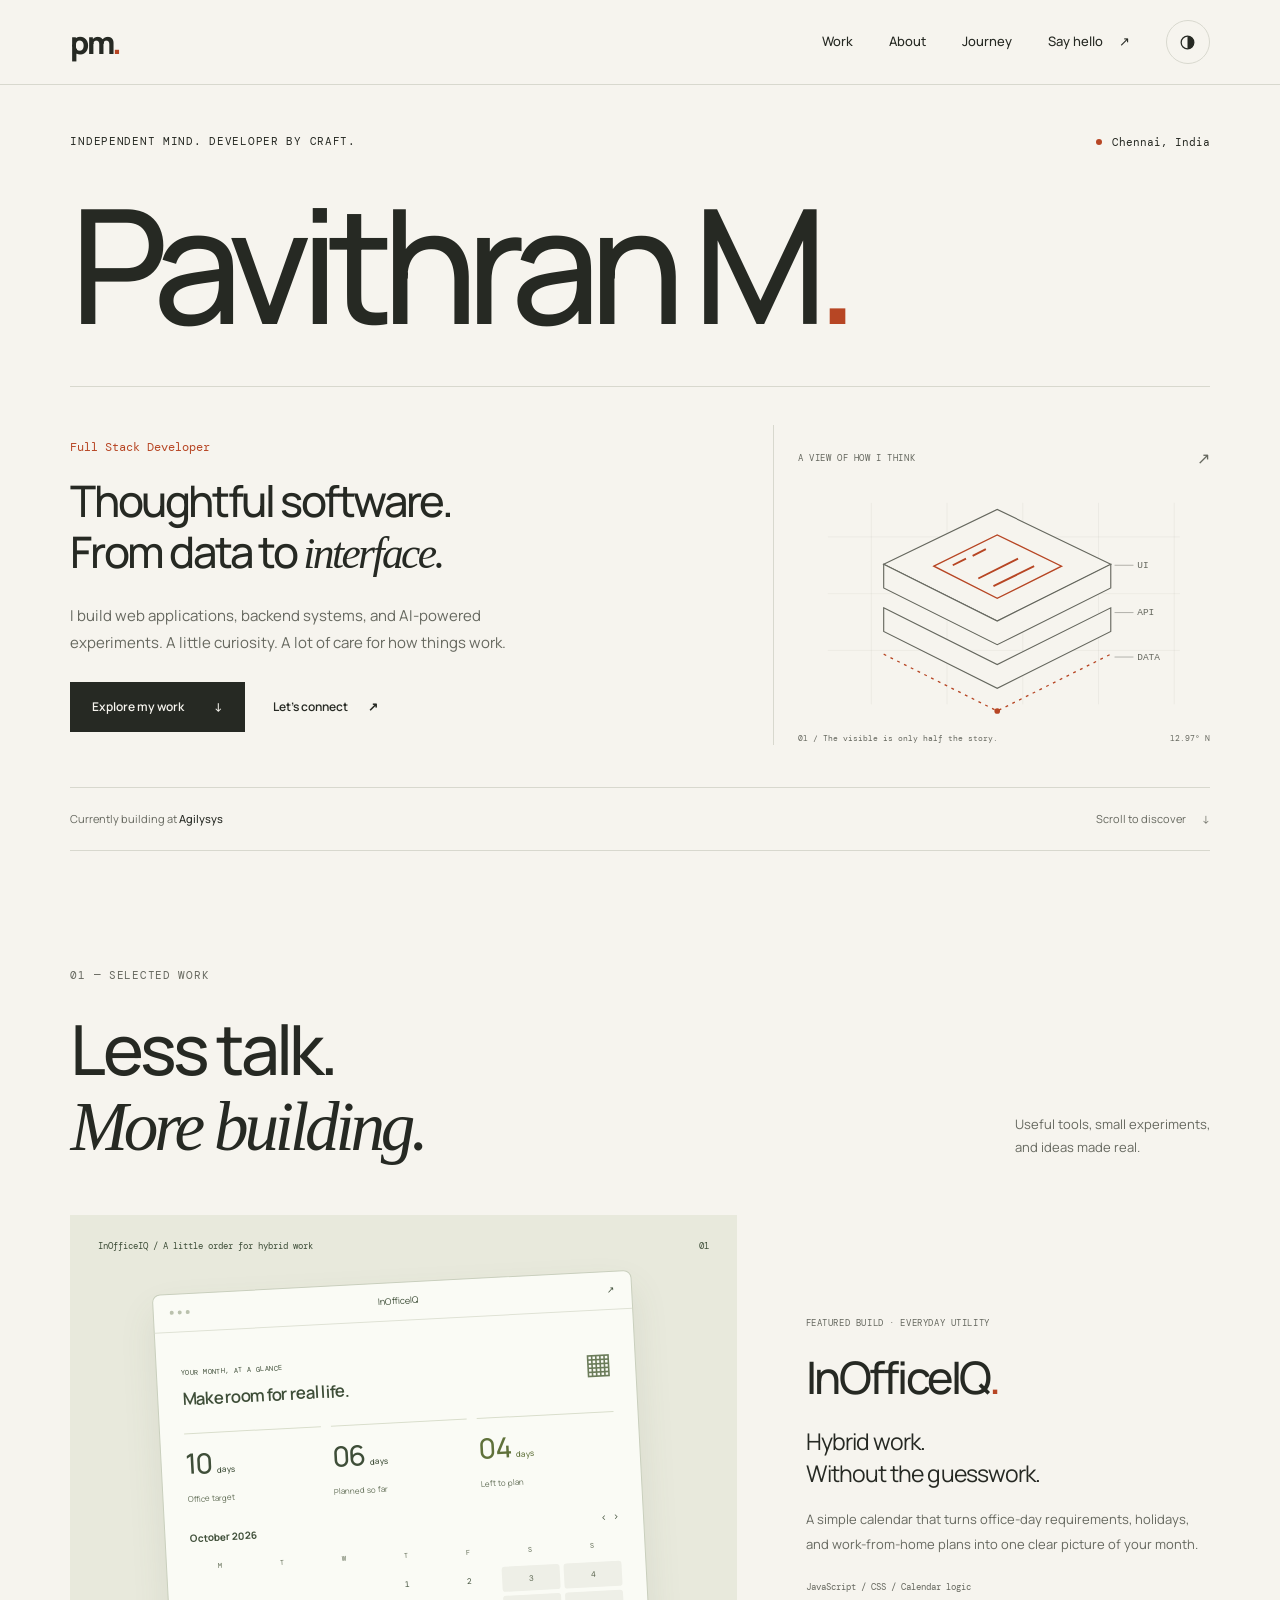
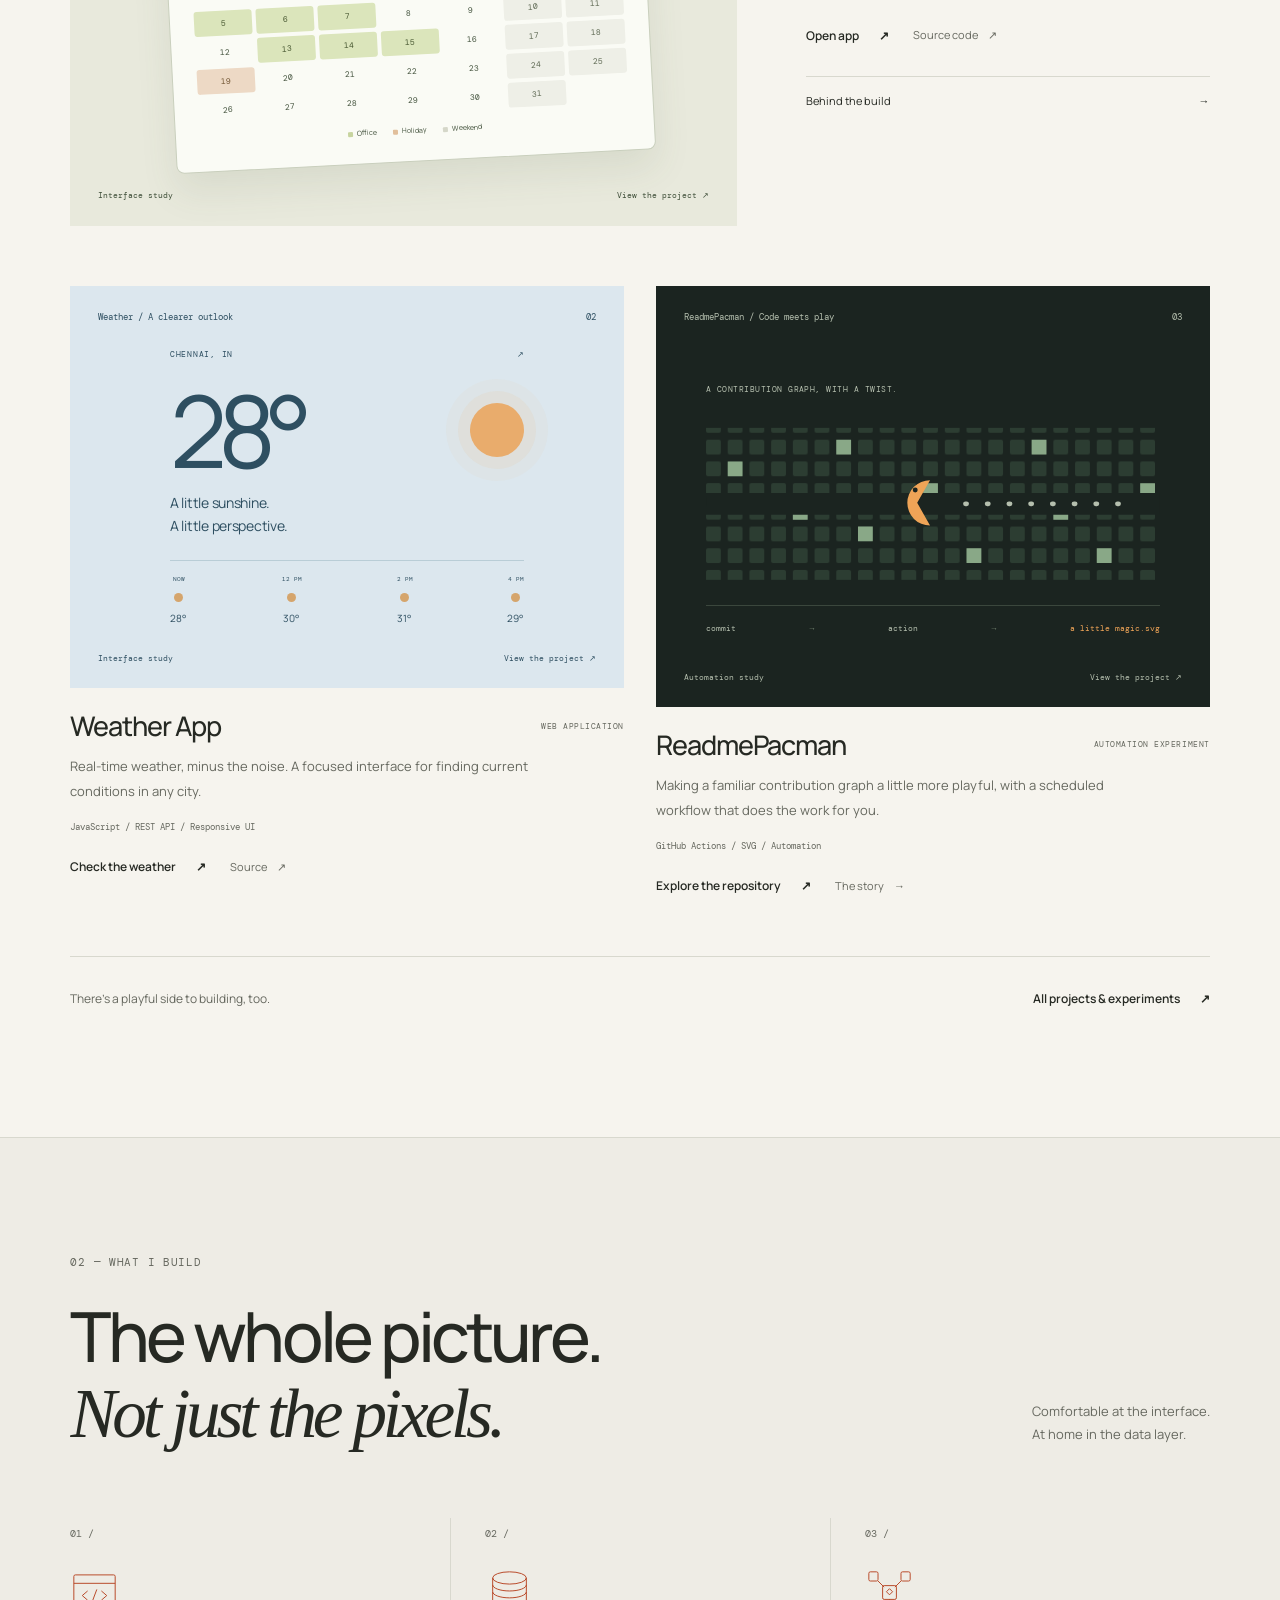
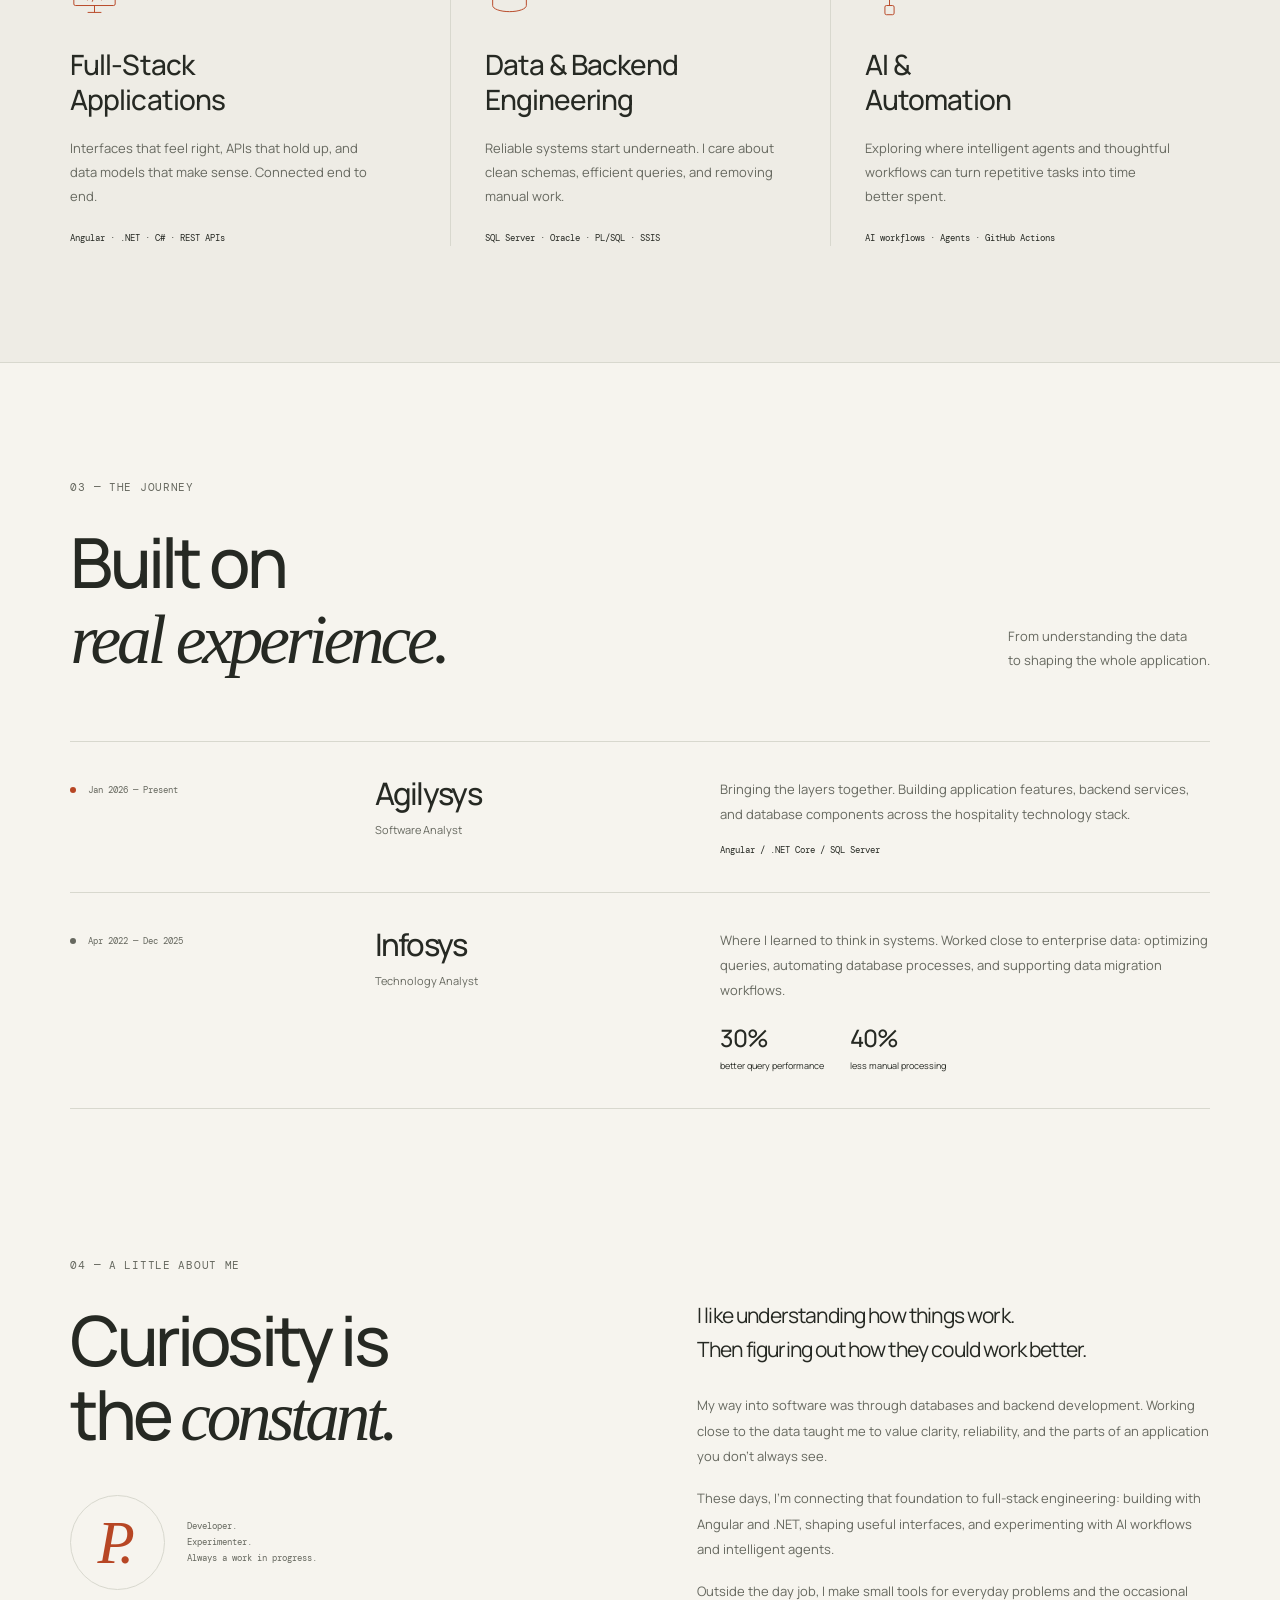
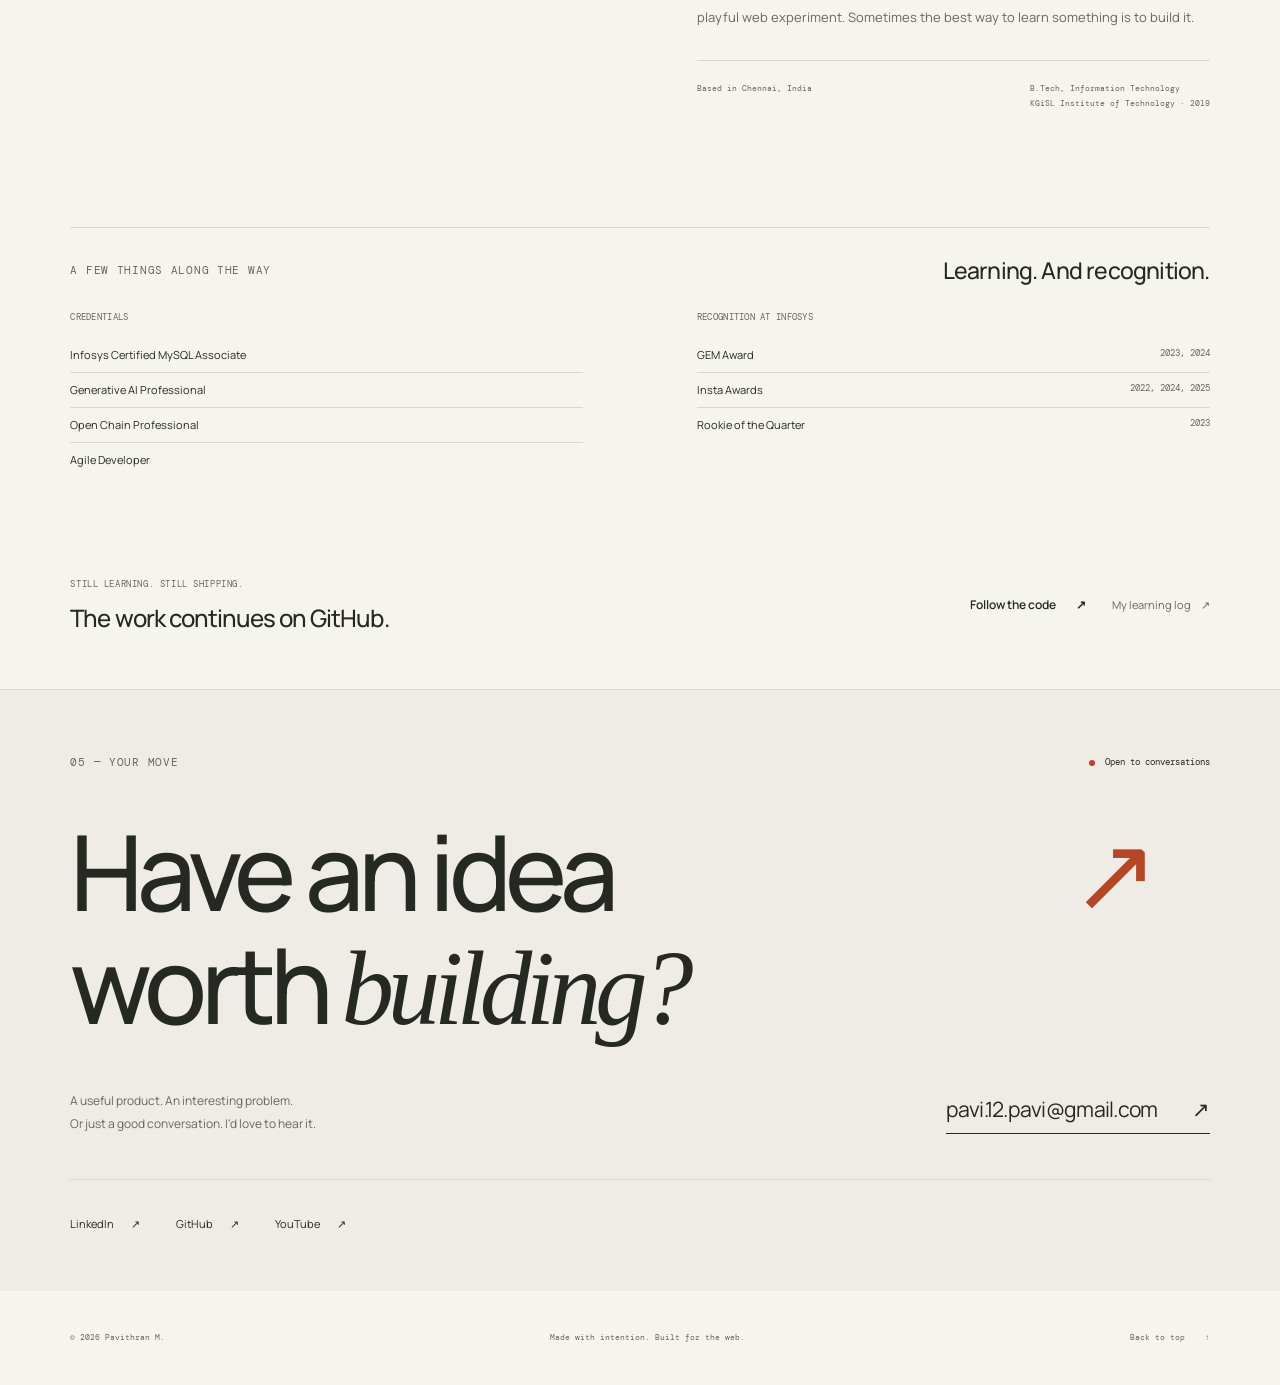
==== index.html @ 048efe46 "updated website" ====
<!DOCTYPE html>
<html lang="en">
<head>
  <meta charset="UTF-8">
  <meta name="viewport" content="width=device-width, initial-scale=1">
  <title>Pavithran M. — Full Stack Developer &amp; Builder</title>
  <meta name="description" content="I'm Pavithran, a full-stack developer in Chennai. I build thoughtful web applications, dependable backend systems, and experiments that make everyday things a little better.">
  <meta name="author" content="Pavithran M">
  <meta name="theme-color" content="#f6f4ee">
  <link rel="canonical" href="https://pavithranm.in/">
  <link rel="icon" type="image/svg+xml" href="favicon.svg">
  <link rel="icon" type="image/png" sizes="32x32" href="favicon-32x32.png">
  <link rel="preload" href="assets/manrope-latin.woff2" as="font" type="font/woff2" crossorigin>
  <script>try{const t=localStorage.getItem('theme');document.documentElement.dataset.theme=t==='dark'||t==='light'?t:matchMedia('(prefers-color-scheme: dark)').matches?'dark':'light'}catch{}</script>
  <link rel="stylesheet" href="style.css">
  <meta property="og:type" content="website">
  <meta property="og:locale" content="en_IN">
  <meta property="og:title" content="Pavithran M. — Full Stack Developer &amp; Builder">
  <meta property="og:description" content="Thoughtful software. From data to interface. Selected work and experiments by Pavithran M.">
  <meta property="og:url" content="https://pavithranm.in/">
  <meta property="og:image" content="https://pavithranm.in/assets/social-preview.png">
  <meta property="og:image:width" content="1200">
  <meta property="og:image:height" content="630">
  <meta property="og:image:alt" content="Pavithran M. — Thoughtful software. From data to interface.">
  <meta name="twitter:card" content="summary_large_image">
  <meta name="twitter:title" content="Pavithran M. — Full Stack Developer &amp; Builder">
  <meta name="twitter:description" content="Thoughtful software. From data to interface.">
  <meta name="twitter:image" content="https://pavithranm.in/assets/social-preview.png">
  <script type="application/ld+json">
  {"@context":"https://schema.org","@graph":[{"@type":"Person","@id":"https://pavithranm.in/#person","name":"Pavithran M","jobTitle":"Full Stack Developer","url":"https://pavithranm.in/","email":"mailto:pavi.12.pavi@gmail.com","worksFor":{"@type":"Organization","name":"Agilysys"},"address":{"@type":"PostalAddress","addressLocality":"Chennai","addressRegion":"Tamil Nadu","addressCountry":"IN"},"sameAs":["https://github.com/Pavithran-P12","https://www.linkedin.com/in/pavithranm/","https://www.youtube.com/@NosGames_p12"],"knowsAbout":["Angular","ASP.NET Core","C#","SQL Server","Oracle","PL/SQL","REST APIs","Workflow Automation"],"alumniOf":{"@type":"CollegeOrUniversity","name":"KGiSL Institute of Technology"}},{"@type":"WebSite","name":"Pavithran M. — Developer & Builder","url":"https://pavithranm.in/","author":{"@id":"https://pavithranm.in/#person"}}]}
  </script>
  <script src="main.js" defer></script>
</head>
<body id="top">
  <a class="skip-link" href="#main">Skip to content</a>
  <header class="site-header">
    <div class="header-inner container">
      <a class="brand" href="index.html" aria-label="Pavithran M, home">pm<span class="brand-dot">.</span></a>
      <nav class="site-nav" id="site-nav" aria-label="Main navigation">
        <a href="#projects" data-section="projects">Work</a>
        <a href="#about" data-section="about">About</a>
        <a href="#experience" data-section="experience">Journey</a>
        <a class="nav-contact" href="#contact" data-section="contact">Say hello <span aria-hidden="true">↗</span></a>
      </nav>
      <div class="header-actions">
        <button class="theme-toggle" type="button" aria-label="Switch to dark theme" hidden>
          <svg width="19" height="19" viewBox="0 0 24 24" fill="none" stroke="currentColor" stroke-width="1.6" aria-hidden="true"><circle cx="12" cy="12" r="8"/><path d="M12 4a8 8 0 0 1 0 16Z" fill="currentColor" stroke="none"/></svg>
        </button>
        <button class="menu-toggle" type="button" aria-expanded="false" aria-controls="site-nav" hidden><span class="menu-label">Menu</span><span class="menu-icon" aria-hidden="true"></span></button>
      </div>
    </div>
  </header>

  <main id="main" tabindex="-1">
    <section class="hero container" aria-labelledby="identity">
      <div class="hero-kicker"><span class="eyebrow">Independent mind. Developer by craft.</span><span class="location"><span class="status-dot" aria-hidden="true"></span> Chennai, India</span></div>
      <h1 id="identity">Pavithran M<span class="accent">.</span></h1>
      <div class="hero-grid">
        <div class="hero-copy">
          <p class="role-label">Full Stack Developer</p>
          <h2>Thoughtful software.<br>From data to <em>interface.</em></h2>
          <p class="hero-intro">I build web applications, backend systems, and AI-powered experiments. A little curiosity. A lot of care for how things work.</p>
          <div class="hero-actions">
            <a class="button button-primary" href="#projects">Explore my work <span aria-hidden="true">↓</span></a>
            <a class="text-link" href="#contact">Let's connect <span aria-hidden="true">↗</span></a>
          </div>
        </div>
        <figure class="system-study" aria-label="An illustration of my full-stack approach, connecting an interface, an API, and a database">
          <div class="study-heading"><span class="eyebrow">A view of how I think</span><span aria-hidden="true">↗</span></div>
          <svg class="system-drawing" viewBox="0 0 420 260" fill="none" aria-hidden="true">
            <path d="M24 58H396M24 118H396M24 178H396M70 22V235M150 22V235M230 22V235M310 22V235M390 22V235" stroke="currentColor" opacity=".07"/>
            <path d="m83 87 120-58 120 58-120 60Z" fill="var(--study-panel)" stroke="currentColor" stroke-width="1.2"/>
            <path d="m83 87 120 60 120-60v25l-120 60-120-60Z" fill="var(--study-panel)" stroke="currentColor" stroke-width="1.2"/>
            <path d="m83 133 120 60 120-60v25l-120 60-120-60Z" fill="var(--study-panel)" stroke="currentColor" stroke-width="1.2"/>
            <path d="m83 182 120 60 120-60" stroke="var(--accent)" stroke-width="1.4" stroke-dasharray="3 5"/>
            <path d="m136 89 67-33 68 33-68 34Z" stroke="var(--accent)" stroke-width="1.4"/>
            <path d="m156 88 14-7m7-3 14-7m-8 31 42-21m-26 29 43-21" stroke="var(--accent)" stroke-width="2"/>
            <path d="M327 88h20M327 138h20M327 185h20" stroke="currentColor" opacity=".5"/>
            <g fill="currentColor" font-family="monospace" font-size="10"><text x="351" y="91">UI</text><text x="351" y="141">API</text><text x="351" y="188">DATA</text></g>
            <circle cx="203" cy="242" r="3" fill="var(--accent)"/>
          </svg>
          <figcaption><span>01 / The visible is only half the story.</span><span class="study-coordinate">12.97° N</span></figcaption>
        </figure>
      </div>
      <div class="hero-footnote"><span>Currently building at <strong>Agilysys</strong></span><a href="#projects">Scroll to discover <span aria-hidden="true">↓</span></a></div>
    </section>

    <section class="work-section container section-space" id="projects" aria-labelledby="work-title">
      <div class="section-heading reveal"><div><p class="eyebrow section-index">01 — Selected work</p><h2 id="work-title">Less talk.<br><em>More building.</em></h2></div><p class="section-note">Useful tools, small experiments,<br>and ideas made real.</p></div>

      <article class="featured-project reveal">
        <a class="project-visual office-visual" href="projects.html#inofficeiq" aria-label="Read the InOfficeIQ project story">
          <div class="visual-topline" aria-hidden="true"><span>InOfficeIQ / A little order for hybrid work</span><span>01</span></div>
          <div class="office-window" aria-hidden="true">
            <div class="window-bar"><span class="window-dots"><i></i><i></i><i></i></span><span>InOfficeIQ</span><span>↗</span></div>
            <div class="office-body"><div class="office-title"><div><span class="mock-label">YOUR MONTH, AT A GLANCE</span><strong>Make room for real life.</strong></div><span class="calendar-icon">▦</span></div>
              <div class="office-stats"><div><strong>10<span>days</span></strong><span>Office target</span></div><div><strong>06<span>days</span></strong><span>Planned so far</span></div><div class="office-remaining"><strong>04<span>days</span></strong><span>Left to plan</span></div></div>
              <div class="calendar-heading"><strong>October 2026</strong><span>‹ &nbsp; ›</span></div>
              <div class="calendar-grid"><b>M</b><b>T</b><b>W</b><b>T</b><b>F</b><b>S</b><b>S</b><span></span><span></span><span></span><span>1</span><span>2</span><span class="weekend">3</span><span class="weekend">4</span><span class="office-day">5</span><span class="office-day">6</span><span class="office-day">7</span><span>8</span><span>9</span><span class="weekend">10</span><span class="weekend">11</span><span>12</span><span class="office-day">13</span><span class="office-day">14</span><span class="office-day">15</span><span>16</span><span class="weekend">17</span><span class="weekend">18</span><span class="holiday-day">19</span><span>20</span><span>21</span><span>22</span><span>23</span><span class="weekend">24</span><span class="weekend">25</span><span>26</span><span>27</span><span>28</span><span>29</span><span>30</span><span class="weekend">31</span><span></span></div>
              <div class="calendar-legend"><span><i></i>Office</span><span><i></i>Holiday</span><span><i></i>Weekend</span></div>
            </div>
          </div>
          <span class="visual-caption" aria-hidden="true">Interface study <span>View the project ↗</span></span>
        </a>
        <div class="featured-copy"><p class="eyebrow">Featured build · Everyday utility</p><h3>InOfficeIQ<span class="accent">.</span></h3><p class="project-deck">Hybrid work.<br>Without the guesswork.</p><p>A simple calendar that turns office-day requirements, holidays, and work-from-home plans into one clear picture of your month.</p><p class="project-stack">JavaScript / CSS / Calendar logic</p><div class="project-links"><a class="text-link" href="https://pavithran-p12.github.io/InOfficeIQ/" target="_blank" rel="noopener noreferrer">Open app <span aria-hidden="true">↗</span></a><a class="quiet-link" href="https://github.com/Pavithran-P12/InOfficeIQ" target="_blank" rel="noopener noreferrer">Source code <span aria-hidden="true">↗</span></a></div><a class="project-story-link" href="projects.html#inofficeiq">Behind the build <span aria-hidden="true">→</span></a></div>
      </article>

      <div class="project-pair">
        <article class="secondary-project reveal">
          <a class="project-visual weather-visual" href="projects.html#weather" aria-label="Read the Weather App project story">
            <div class="visual-topline" aria-hidden="true"><span>Weather / A clearer outlook</span><span>02</span></div>
            <div class="weather-interface" aria-hidden="true"><div class="weather-place"><span>CHENNAI, IN</span><span>↗</span></div><div class="weather-current"><span class="weather-degree">28°</span><span class="weather-sun"></span></div><p>A little sunshine.<br>A little perspective.</p><div class="weather-forecast"><div><span>NOW</span><i></i><strong>28°</strong></div><div><span>12 PM</span><i></i><strong>30°</strong></div><div><span>2 PM</span><i></i><strong>31°</strong></div><div><span>4 PM</span><i></i><strong>29°</strong></div></div></div>
            <span class="visual-caption" aria-hidden="true">Interface study <span>View the project ↗</span></span>
          </a>
          <div class="project-caption"><div class="project-caption-heading"><h3>Weather App</h3><span class="eyebrow">Web application</span></div><p>Real-time weather, minus the noise. A focused interface for finding current conditions in any city.</p><p class="project-stack">JavaScript / REST API / Responsive UI</p><div class="project-links"><a class="text-link" href="https://pavithran-p12.github.io/Weatherapp/" target="_blank" rel="noopener noreferrer">Check the weather <span aria-hidden="true">↗</span></a><a class="quiet-link" href="https://github.com/Pavithran-P12/Weatherapp" target="_blank" rel="noopener noreferrer">Source <span aria-hidden="true">↗</span></a></div></div>
        </article>
        <article class="secondary-project reveal">
          <a class="project-visual pacman-visual" href="projects.html#readmepacman" aria-label="Read the ReadmePacman project story">
            <div class="visual-topline" aria-hidden="true"><span>ReadmePacman / Code meets play</span><span>03</span></div>
            <div class="pacman-interface" aria-hidden="true"><span class="mock-label">A CONTRIBUTION GRAPH, WITH A TWIST.</span><svg viewBox="0 0 460 170" fill="none"><defs><pattern id="contribution-blocks" x="0" y="0" width="22" height="22" patternUnits="userSpaceOnUse"><rect width="15" height="15" rx="2" fill="#2c3d32"/></pattern></defs><rect x="0" y="10" width="460" height="154" fill="url(#contribution-blocks)"/><path d="M22 44h15v15H22zm66 44h15v15H88zm44-66h15v15h-15zm22 88h15v15h-15zm66-44h15v15h-15zm44 66h15v15h-15zm66-110h15v15h-15zm22 66h15v15h-15zm44 44h15v15h-15zm44-66h15v15h-15z" fill="#89a887"/><path d="M0 76h460v22H0z" fill="#1b2420"/><path d="M227 63a23 23 0 1 0 0 46l-13-23Z" fill="#efa457"/><path d="M263 87h165" stroke="#b5bfae" stroke-width="5" stroke-linecap="round" stroke-dasharray="1 21"/><circle cx="212" cy="73" r="2.5" fill="#1b2420"/></svg><div class="workflow-line"><span>commit</span><i>→</i><span>action</span><i>→</i><span class="workflow-output">a little magic.svg</span></div></div>
            <span class="visual-caption" aria-hidden="true">Automation study <span>View the project ↗</span></span>
          </a>
          <div class="project-caption"><div class="project-caption-heading"><h3>ReadmePacman</h3><span class="eyebrow">Automation experiment</span></div><p>Making a familiar contribution graph a little more playful, with a scheduled workflow that does the work for you.</p><p class="project-stack">GitHub Actions / SVG / Automation</p><div class="project-links"><a class="text-link" href="https://github.com/Pavithran-P12/ReadmePacman" target="_blank" rel="noopener noreferrer">Explore the repository <span aria-hidden="true">↗</span></a><a class="quiet-link" href="projects.html#readmepacman">The story <span aria-hidden="true">→</span></a></div></div>
        </article>
      </div>
      <div class="work-footer"><p>There's a playful side to building, too.</p><a class="text-link" href="projects.html">All projects &amp; experiments <span aria-hidden="true">↗</span></a></div>
    </section>

    <section class="capabilities-band" id="skills" aria-labelledby="build-title">
      <div class="container section-space"><div class="section-heading reveal"><div><p class="eyebrow section-index">02 — What I build</p><h2 id="build-title">The whole picture.<br><em>Not just the pixels.</em></h2></div><p class="section-note">Comfortable at the interface.<br>At home in the data layer.</p></div>
        <div class="capabilities-grid">
          <article class="capability reveal"><span class="capability-number">01 /</span><svg viewBox="0 0 64 64" fill="none" aria-hidden="true"><rect x="5" y="9" width="54" height="40" rx="2"/><path d="M5 20h54M23 58h18M32 49v9m-9-28-7 6 7 6m18-12 7 6-7 6m-6-14-6 16"/></svg><h3>Full-Stack<br>Applications</h3><p>Interfaces that feel right, APIs that hold up, and data models that make sense. Connected end to end.</p><p class="capability-tools">Angular · .NET · C# · REST APIs</p></article>
          <article class="capability reveal"><span class="capability-number">02 /</span><svg viewBox="0 0 64 64" fill="none" aria-hidden="true"><ellipse cx="32" cy="13" rx="22" ry="8"/><path d="M10 13v18c0 4.4 9.8 8 22 8s22-3.6 22-8V13M10 31v18c0 4.4 9.8 8 22 8s22-3.6 22-8V31M10 22c0 4.4 9.8 8 22 8s22-3.6 22-8"/></svg><h3>Data &amp; Backend<br>Engineering</h3><p>Reliable systems start underneath. I care about clean schemas, efficient queries, and removing manual work.</p><p class="capability-tools">SQL Server · Oracle · PL/SQL · SSIS</p></article>
          <article class="capability reveal"><span class="capability-number">03 /</span><svg viewBox="0 0 64 64" fill="none" aria-hidden="true"><rect x="23" y="23" width="18" height="18" rx="2"/><rect x="5" y="5" width="12" height="12" rx="2"/><rect x="47" y="5" width="12" height="12" rx="2"/><rect x="26" y="49" width="12" height="12" rx="2"/><path d="m17 17 8 8m22-8-8 8M32 41v8m-4-18 4-4 4 4-4 4Z"/></svg><h3>AI &amp;<br>Automation</h3><p>Exploring where intelligent agents and thoughtful workflows can turn repetitive tasks into time better spent.</p><p class="capability-tools">AI workflows · Agents · GitHub Actions</p></article>
        </div>
      </div>
    </section>

    <section class="experience-section container section-space" id="experience" aria-labelledby="experience-title">
      <div class="section-heading reveal"><div><p class="eyebrow section-index">03 — The journey</p><h2 id="experience-title">Built on<br><em>real experience.</em></h2></div><p class="section-note">From understanding the data<br>to shaping the whole application.</p></div>
      <div class="experience-list">
        <article class="experience-row reveal"><div class="experience-date"><span class="status-dot" aria-hidden="true"></span><span><time datetime="2026-01">Jan 2026</time> — Present</span></div><div class="experience-company"><h3>Agilysys</h3><p>Software Analyst</p></div><div class="experience-story"><p>Bringing the layers together. Building application features, backend services, and database components across the hospitality technology stack.</p><span class="experience-focus">Angular / .NET Core / SQL Server</span></div></article>
        <article class="experience-row reveal"><div class="experience-date"><span class="timeline-dot" aria-hidden="true"></span><span><time datetime="2022-04">Apr 2022</time> — <time datetime="2025-12">Dec 2025</time></span></div><div class="experience-company"><h3>Infosys</h3><p>Technology Analyst</p></div><div class="experience-story"><p>Where I learned to think in systems. Worked close to enterprise data: optimizing queries, automating database processes, and supporting data migration workflows.</p><div class="impact-notes"><span><strong>30%</strong> better query performance</span><span><strong>40%</strong> less manual processing</span></div></div></article>
      </div>
    </section>

    <section class="about-section container section-space" id="about" aria-labelledby="about-title">
      <div class="about-title reveal"><p class="eyebrow section-index">04 — A little about me</p><h2 id="about-title">Curiosity is<br>the <em>constant.</em></h2><div class="personal-note"><span class="personal-mark" aria-hidden="true">P.</span><span>Developer.<br>Experimenter.<br>Always a work in progress.</span></div></div>
      <div class="about-copy reveal"><p class="about-lead">I like understanding how things work.<br>Then figuring out how they could work better.</p><p>My way into software was through databases and backend development. Working close to the data taught me to value clarity, reliability, and the parts of an application you don't always see.</p><p>These days, I'm connecting that foundation to full-stack engineering: building with Angular and .NET, shaping useful interfaces, and experimenting with AI workflows and intelligent agents.</p><p>Outside the day job, I make small tools for everyday problems and the occasional playful web experiment. Sometimes the best way to learn something is to build it.</p><div class="about-meta"><span>Based in Chennai, India</span><span>B.Tech, Information Technology<br>KGiSL Institute of Technology · 2019</span></div></div>
    </section>

    <section class="credentials-section container" id="certifications" aria-labelledby="credentials-title">
      <div class="credentials-heading"><p class="eyebrow section-index">A few things along the way</p><h2 id="credentials-title">Learning. And recognition.</h2></div>
      <div class="credentials-grid"><div><h3>Credentials</h3><ul class="credential-list"><li>Infosys Certified MySQL Associate</li><li>Generative AI Professional</li><li>Open Chain Professional</li><li>Agile Developer</li></ul></div><div id="awards"><h3>Recognition at Infosys</h3><ul class="credential-list"><li><span>GEM Award</span><span>2023, 2024</span></li><li><span>Insta Awards</span><span>2022, 2024, 2025</span></li><li><span>Rookie of the Quarter</span><span>2023</span></li></ul></div></div>
    </section>

    <aside class="activity-strip container" id="stats" aria-labelledby="activity-title"><div><p class="eyebrow" id="contributions">Still learning. Still shipping.</p><h2 id="activity-title">The work continues on GitHub.</h2></div><div class="activity-links"><a class="text-link" href="https://github.com/Pavithran-P12" target="_blank" rel="noopener noreferrer">Follow the code <span aria-hidden="true">↗</span></a><a class="quiet-link" href="https://github.com/Pavithran-P12/Milestones" target="_blank" rel="noopener noreferrer">My learning log <span aria-hidden="true">↗</span></a></div></aside>

    <section class="contact-section" id="contact" aria-labelledby="contact-title"><div class="container"><div class="contact-top"><p class="eyebrow section-index">05 — Your move</p><span class="location"><span class="status-dot" aria-hidden="true"></span> Open to conversations</span></div><h2 id="contact-title">Have an idea<br>worth <em>building?</em><span class="contact-arrow" aria-hidden="true">↗</span></h2><div class="contact-bottom"><p>A useful product. An interesting problem.<br>Or just a good conversation. I'd love to hear it.</p><a class="email-link" href="mailto:pavi.12.pavi@gmail.com">pavi.12.pavi@gmail.com <span aria-hidden="true">↗</span></a></div><div class="social-links"><a href="https://www.linkedin.com/in/pavithranm/" target="_blank" rel="noopener noreferrer">LinkedIn <span aria-hidden="true">↗</span></a><a href="https://github.com/Pavithran-P12" target="_blank" rel="noopener noreferrer">GitHub <span aria-hidden="true">↗</span></a><a href="https://www.youtube.com/@NosGames_p12" target="_blank" rel="noopener noreferrer">YouTube <span aria-hidden="true">↗</span></a></div></div></section>
  </main>
  <footer class="site-footer container"><p>© <span data-year>2026</span> Pavithran M.</p><p>Made with intention. Built for the web.</p><a class="back-to-top" href="#top">Back to top <span aria-hidden="true">↑</span></a></footer>
</body>
</html>
---- style.css ----
/* Pavithran M. — an independent developer's corner of the web. */
@font-face{font-family:Manrope;src:url('assets/manrope-latin.woff2') format('woff2');font-style:normal;font-weight:400 800;font-display:swap}
@font-face{font-family:'DM Mono';src:url('assets/dm-mono-latin.woff2') format('woff2');font-style:normal;font-weight:400;font-display:swap}
:root{color-scheme:light;--bg:#f6f4ee;--surface:#eeece5;--text:#262923;--muted:#66685f;--line:#d8d8ce;--accent:#b74624;--study-panel:#f6f4ee;--header:rgba(246,244,238,.96);--sans:Manrope,'Segoe UI',sans-serif;--mono:'DM Mono',Consolas,monospace;--serif:Georgia,'Times New Roman',serif;--gutter:clamp(22px,5.5vw,88px);--header-height:84px}
[data-theme=dark]{color-scheme:dark;--bg:#1c201d;--surface:#242923;--text:#eeeee5;--muted:#b1b5a9;--line:#3c443b;--accent:#f19b76;--study-panel:#1c201d;--header:rgba(28,32,29,.97)}
*,*::before,*::after{box-sizing:border-box}
html{scroll-behavior:smooth;scroll-padding-top:calc(var(--header-height) + 24px)}
body{margin:0;background:var(--bg);color:var(--text);font-family:var(--sans);font-size:16px;line-height:1.65;-webkit-font-smoothing:antialiased}
::selection{background:var(--accent);color:var(--bg)}
h1,h2,h3,p,figure{margin:0}
h1,h2,h3{font-weight:500;line-height:1.08;letter-spacing:-.055em}
h2{font-size:clamp(40px,5.4vw,74px)}
h2 em{font-family:var(--serif);font-weight:400;letter-spacing:-.06em}
a{color:inherit;text-decoration:none;text-underline-offset:5px}
button{font:inherit;color:inherit;cursor:pointer}
button,a{-webkit-tap-highlight-color:transparent}
button:disabled{cursor:default}
svg{display:block;max-width:100%}
img{max-width:100%;height:auto}
[hidden]{display:none!important}
:focus-visible{outline:2px solid var(--accent);outline-offset:6px}
.container{width:100%;max-width:1440px;margin-inline:auto;padding-inline:var(--gutter)}
.section-space{padding-top:116px;padding-bottom:116px}
.eyebrow{font-family:var(--mono);font-size:11px;font-weight:400;line-height:1.6;letter-spacing:.065em;text-transform:uppercase}
.accent{color:var(--accent)}
.section-index{color:var(--muted);margin-bottom:28px}
.skip-link{position:fixed;top:12px;left:16px;z-index:100;background:var(--text);color:var(--bg);padding:12px 20px;transform:translateY(-160%)}
.skip-link:focus{transform:none}
.site-header{position:sticky;top:0;z-index:50;background:var(--header);border-bottom:1px solid var(--line)}
.header-inner{height:var(--header-height);display:flex;align-items:center;justify-content:space-between;gap:36px}
.brand{font-size:31px;font-weight:800;letter-spacing:-.085em;line-height:1;min-width:54px;padding-block:10px}
.brand-dot{color:var(--accent)}
.site-nav{display:flex;align-items:center;gap:36px;margin-left:auto}
.site-nav a{font-size:13px;font-weight:500;padding-block:12px;position:relative}
.site-nav a::after{content:'';position:absolute;left:0;right:0;bottom:5px;height:1px;background:var(--accent);transform:scaleX(0);transform-origin:left;transition:transform .2s}
.site-nav a:hover::after,.site-nav a[aria-current]::after{transform:scaleX(1)}
.nav-contact{display:flex;align-items:center;gap:16px}
.header-actions{display:flex;align-items:center;gap:16px}
.theme-toggle{width:44px;height:44px;background:transparent;border:1px solid var(--line);border-radius:50%;display:grid;place-items:center;transition:background .2s}
.theme-toggle:hover{background:var(--surface)}
.menu-toggle{display:none}
.hero{padding-top:48px}
.hero-kicker,.hero-footnote{display:flex;justify-content:space-between;align-items:center;gap:24px}
.hero-kicker{margin-bottom:26px}
.location{display:inline-flex;align-items:center;gap:10px;font-family:var(--mono);font-size:11px;white-space:nowrap}
.status-dot{display:inline-block;width:6px;height:6px;border-radius:50%;background:var(--accent);flex-shrink:0}
.hero h1{font-size:clamp(72px,12.45vw,179px);font-weight:500;letter-spacing:-.075em;line-height:1.08;padding-bottom:37px;border-bottom:1px solid var(--line)}
.hero-grid{display:grid;grid-template-columns:1.4fr 1fr;gap:8%;padding-block:38px 42px;align-items:center}
.role-label{font-family:var(--mono);font-size:12px;color:var(--accent);margin-bottom:17px}
.hero h2{font-size:clamp(33px,3.4vw,48px);letter-spacing:-.055em;line-height:1.18}
.hero-intro{max-width:480px;color:var(--muted);font-size:15px;line-height:1.8;margin-top:22px}
.hero-actions{display:flex;align-items:center;gap:28px;margin-top:26px}
.button{display:inline-flex;align-items:center;justify-content:space-between;gap:30px;font-size:12px;font-weight:600;min-height:50px;padding:14px 21px;border:1px solid transparent;transition:background .2s,transform .2s}
.button-primary{background:var(--text);color:var(--bg)}
.button-primary:hover{background:var(--accent);color:var(--bg);transform:translateY(-2px)}
.text-link{display:inline-flex;align-items:center;gap:20px;font-size:12px;font-weight:600;min-height:44px}
.text-link span,.quiet-link span,.email-link span,.social-links span{transition:transform .2s}
.text-link:hover span,.quiet-link:hover span,.email-link:hover span,.social-links a:hover span{transform:translate(2px,-2px)}
.text-link:hover,.quiet-link:hover{text-decoration:underline}
.system-study{align-self:stretch;display:flex;flex-direction:column;justify-content:center;min-width:0;padding:20px 0 0 24px;border-left:1px solid var(--line);color:var(--muted)}
.study-heading{display:flex;align-items:center;justify-content:space-between}
.study-heading .eyebrow{font-size:9px}
.system-drawing{width:100%;margin-block:10px 4px;max-height:246px}
.system-study figcaption{font-family:var(--mono);font-size:8px;display:flex;justify-content:space-between;gap:10px}
.study-coordinate{white-space:nowrap}
.hero-footnote{font-size:11px;color:var(--muted);padding-block:18px;border-block:1px solid var(--line)}
.hero-footnote strong{font-weight:500;color:var(--text)}
.hero-footnote a{display:flex;gap:16px;align-items:center;min-height:26px}
.section-heading{display:flex;align-items:flex-end;justify-content:space-between;gap:36px;margin-bottom:50px}
.section-note{font-size:13px;line-height:1.8;color:var(--muted);padding-bottom:5px;max-width:300px}
.featured-project{display:grid;grid-template-columns:1.65fr 1fr;gap:6%;align-items:center}
.project-visual{position:relative;display:flex;flex-direction:column;justify-content:space-between;overflow:hidden;min-width:0;transition:box-shadow .3s}
.project-visual:focus-visible{outline-offset:5px}
.visual-topline,.visual-caption{display:flex;justify-content:space-between;align-items:center;gap:12px;font-family:var(--mono);font-size:9px;line-height:1.6;padding:24px 28px}
.visual-caption{font-size:8px;padding-top:0}
.office-visual{background:#e8e9dc;color:#3e4e38;min-height:526px}
.office-window{width:80%;max-width:480px;margin:5px auto 27px;background:#fafbf5;border:1px solid #c9cfbd;border-radius:8px;box-shadow:0 18px 36px #5360471a;transform:rotate(-3deg);transition:transform .5s cubic-bezier(.2,.65,.3,1)}
.project-visual:hover .office-window{transform:rotate(0) translateY(-5px)}
.window-bar{display:flex;justify-content:space-between;align-items:center;padding:11px 16px;border-bottom:1px solid #dfe2d5;font-size:9px}
.window-dots{display:flex;gap:4px}
.window-dots i{width:4px;height:4px;border-radius:50%;background:#bac1ad}
.office-body{padding:24px}
.office-title{display:flex;justify-content:space-between;align-items:center;gap:10px}
.mock-label{font-family:var(--mono);font-size:7px;letter-spacing:.06em}
.office-title strong{display:block;font-size:17px;letter-spacing:-.04em;font-weight:600;margin-top:3px}
.calendar-icon{font-size:29px;color:#6b7c5a}
.office-stats{display:grid;grid-template-columns:repeat(3,1fr);margin-block:20px;gap:10px}
.office-stats>div{border-top:1px solid #d9decc;padding-top:10px}
.office-stats strong{font-size:28px;font-weight:500;letter-spacing:-.05em;display:block;line-height:1.4}
.office-stats strong span{font-size:8px;letter-spacing:0;margin-left:5px}
.office-stats>div>span{font-size:8px;color:#647059}
.office-stats .office-remaining{color:#5f713a}
.calendar-heading{display:flex;justify-content:space-between;font-size:10px;margin-block:10px 8px}
.calendar-grid{display:grid;grid-template-columns:repeat(7,1fr);gap:4px;font-family:var(--mono);font-size:8px;text-align:center}
.calendar-grid>*{display:flex;align-items:center;justify-content:center;min-height:25px;border-radius:3px}
.calendar-grid b{font-size:7px;color:#626e56;font-weight:400}
.calendar-grid .office-day{background:#dbe5bb;color:#42522c}
.calendar-grid .weekend{background:#eeefe7;color:#59644e}
.calendar-grid .holiday-day{background:#edd9c5;color:#6d502e}
.calendar-legend{display:flex;justify-content:center;gap:16px;margin-top:12px;font-size:7px}
.calendar-legend span{display:flex;align-items:center;gap:4px}
.calendar-legend i{height:5px;width:5px;background:#c7d49f;border-radius:1px}
.calendar-legend span:nth-child(2) i{background:#e1bf9b}
.calendar-legend span:nth-child(3) i{background:#d5d7c9}
.featured-copy .eyebrow{font-size:9px;color:var(--muted);margin-bottom:23px}
.featured-copy h3{font-size:clamp(32px,3.5vw,50px);margin-bottom:23px}
.project-deck{font-size:23px;letter-spacing:-.04em;line-height:1.4;margin-bottom:18px}
.featured-copy>p:not(.eyebrow):not(.project-deck):not(.project-stack){font-size:13px;color:var(--muted);line-height:1.9}
.project-stack{font-family:var(--mono);font-size:9px;color:var(--muted);line-height:1.8;margin-top:23px}
.project-links{display:flex;flex-wrap:wrap;align-items:center;gap:24px;margin-top:18px}
.quiet-link{display:inline-flex;align-items:center;gap:10px;font-size:11px;color:var(--muted);min-height:44px}
.project-story-link{font-size:11px;display:flex;justify-content:space-between;border-top:1px solid var(--line);padding-block:15px;margin-top:18px}
.project-story-link:hover{color:var(--accent)}
.project-pair{display:grid;grid-template-columns:1fr 1fr;gap:32px;margin-top:60px}
.secondary-project .project-visual{min-height:370px}
.weather-visual{background:#dce7ee;color:#2e4f61}
.weather-interface{width:64%;margin:0 auto 25px;transition:transform .4s}
.weather-place{display:flex;justify-content:space-between;font-family:var(--mono);font-size:8px;letter-spacing:.09em}
.weather-current{display:flex;align-items:center;justify-content:space-between;gap:15px;margin-top:6px}
.weather-degree{font-size:100px;letter-spacing:-.09em;font-weight:400;line-height:1.25}
.weather-sun{height:54px;width:54px;flex-shrink:0;background:#e9ac6c;border-radius:50%;box-shadow:0 0 0 12px #e9ac6c1a,0 0 0 24px #e9ac6c0d}
.weather-interface>p{font-size:14px;letter-spacing:-.02em;line-height:1.6}
.weather-forecast{display:flex;justify-content:space-between;border-top:1px solid #b9cdd6;margin-top:23px;padding-top:14px}
.weather-forecast>div{display:flex;flex-direction:column;align-items:center;gap:8px;font-size:10px}
.weather-forecast span{font-family:var(--mono);font-size:6px}
.weather-forecast i{width:9px;height:9px;border-radius:50%;background:#d5a56c}
.weather-forecast strong{font-weight:400}
.project-visual:hover .weather-interface{transform:translateY(-4px)}
.pacman-visual{background:#1b2420;color:#b5bfae}
.pacman-interface{width:82%;margin:25px auto 35px}
.pacman-interface>.mock-label{font-size:8px}
.pacman-interface svg{width:100%;margin-top:18px;transition:transform .4s}
.workflow-line{display:flex;align-items:center;justify-content:space-between;gap:8px;font-family:var(--mono);font-size:8px;border-top:1px solid #3b473d;padding-top:16px;margin-top:20px}
.workflow-line i{font-style:normal;color:#798875}
.workflow-output{color:#efa457}
.project-visual:hover .pacman-interface svg{transform:translateX(4px)}
.project-caption{padding-top:23px}
.project-caption-heading{display:flex;align-items:center;justify-content:space-between;gap:15px;margin-bottom:14px}
.project-caption h3{font-size:27px;letter-spacing:-.04em}
.project-caption-heading .eyebrow{color:var(--muted);font-size:8px}
.project-caption>p:not(.project-stack){font-size:13px;color:var(--muted);max-width:460px;line-height:1.85}
.project-caption .project-stack{margin-top:16px}
.project-caption .project-links{margin-top:10px}
.work-footer{margin-top:48px;padding-top:20px;border-top:1px solid var(--line);display:flex;align-items:center;justify-content:space-between;gap:20px}
.work-footer p{font-size:12px;color:var(--muted)}
.capabilities-band{background:var(--surface);border-block:1px solid var(--line)}
.capabilities-grid{display:grid;grid-template-columns:repeat(3,1fr);margin-top:66px}
.capability{position:relative;border-left:1px solid var(--line);padding:0 34px}
.capability:first-child{border-left:0;padding-left:0}
.capability:last-child{padding-right:0}
.capability-number{font-family:var(--mono);font-size:10px;color:var(--muted)}
.capability svg{height:49px;width:49px;stroke:var(--accent);stroke-width:1.25;margin-block:24px 30px}
.capability h3{font-size:28px;letter-spacing:-.035em;line-height:1.25}
.capability>p:not(.capability-tools){font-size:13px;color:var(--muted);line-height:1.85;margin-top:19px;max-width:310px}
.capability-tools{font-family:var(--mono);font-size:9px;line-height:1.8;margin-top:22px}
.experience-list{margin-top:64px}
.experience-row{display:grid;grid-template-columns:1fr 1.15fr 1.8fr;gap:32px;padding-block:35px;border-top:1px solid var(--line)}
.experience-row:last-child{border-bottom:1px solid var(--line)}
.experience-date{display:flex;align-items:baseline;gap:12px;font-family:var(--mono);font-size:9px;color:var(--muted);padding-top:6px}
.timeline-dot{width:6px;height:6px;display:inline-block;background:var(--muted);border-radius:50%;flex-shrink:0}
.experience-company h3{font-size:31px}
.experience-company p{font-size:11px;color:var(--muted);margin-top:10px}
.experience-story>p{font-size:13px;color:var(--muted);line-height:1.9}
.experience-focus{font-family:var(--mono);font-size:9px;display:block;margin-top:16px}
.impact-notes{display:flex;gap:26px;margin-top:18px;font-size:9px;line-height:1.5}
.impact-notes strong{display:block;font-size:24px;font-weight:500;color:var(--text);letter-spacing:-.04em;margin-bottom:3px}
.about-section{display:grid;grid-template-columns:1fr 1fr;gap:10%;padding-top:32px}
.personal-note{display:flex;align-items:center;gap:22px;margin-top:40px;font-family:var(--mono);font-size:9px;color:var(--muted);line-height:1.8}
.personal-mark{font-family:var(--serif);font-style:italic;font-size:61px;line-height:1.3;letter-spacing:-.13em;display:grid;place-items:center;width:95px;height:95px;border:1px solid var(--line);border-radius:50%;color:var(--accent);padding-right:12px}
.about-copy{padding-top:42px}
.about-lead{font-size:21px;line-height:1.6;letter-spacing:-.04em;margin-bottom:27px}
.about-copy>p:not(.about-lead){font-size:13px;color:var(--muted);line-height:1.95;margin-top:17px}
.about-meta{display:flex;justify-content:space-between;gap:25px;border-top:1px solid var(--line);padding-top:20px;margin-top:30px;font-family:var(--mono);font-size:8px;color:var(--muted);line-height:1.9}
.credentials-section{padding-bottom:70px}
.credentials-heading{display:flex;justify-content:space-between;gap:25px;align-items:center;border-top:1px solid var(--line);padding-top:30px}
.credentials-heading .section-index{margin-bottom:0}
.credentials-heading h2{font-size:23px;letter-spacing:-.035em}
.credentials-grid{display:grid;grid-template-columns:1fr 1fr;gap:10%;margin-top:30px}
.credentials-grid h3{font-family:var(--mono);font-size:9px;color:var(--muted);letter-spacing:.03em;margin-bottom:15px;text-transform:uppercase}
.credential-list{list-style:none;margin:0;padding:0;font-size:11px}
.credential-list li{display:flex;justify-content:space-between;gap:20px;padding-block:8px;border-bottom:1px solid var(--line)}
.credential-list li:last-child{border-bottom:0}
.credential-list li>span:last-child{font-family:var(--mono);font-size:9px;color:var(--muted)}
.activity-strip{display:flex;align-items:center;justify-content:space-between;gap:30px;padding-block:30px 56px}
.activity-strip .eyebrow{color:var(--muted);font-size:9px;margin-bottom:10px}
.activity-strip h2{font-size:24px;letter-spacing:-.04em;line-height:1.3}
.activity-links{display:flex;align-items:center;gap:26px}
.contact-section{background:var(--surface);border-top:1px solid var(--line);padding-block:64px 45px}
.contact-top{display:flex;justify-content:space-between;gap:20px;align-items:center;margin-bottom:42px}
.contact-top .section-index{margin:0}
.contact-top .location{font-size:9px}
.contact-section h2{position:relative;font-size:clamp(54px,8.2vw,118px);line-height:1.08;letter-spacing:-.06em}
.contact-arrow{position:absolute;right:5%;top:0;color:var(--accent);font-weight:400}
.contact-bottom{display:flex;align-items:center;justify-content:space-between;gap:30px;margin-top:45px}
.contact-bottom p{font-size:12px;color:var(--muted);line-height:1.9}
.email-link{display:inline-flex;align-items:center;gap:35px;font-size:clamp(14px,1.65vw,24px);letter-spacing:-.035em;border-bottom:1px solid var(--text);padding-bottom:7px}
.social-links{display:flex;gap:36px;margin-top:43px;padding-top:22px;border-top:1px solid var(--line)}
.social-links a{display:inline-flex;gap:17px;align-items:center;font-size:11px;min-height:44px}
.social-links a:hover{text-decoration:underline}
.site-footer{display:flex;align-items:center;justify-content:space-between;gap:25px;padding-block:25px;font-family:var(--mono);font-size:8px;color:var(--muted)}
.back-to-top{display:flex;align-items:center;gap:20px;min-height:44px}
/* Progressive motion: content remains visible without JavaScript. */
.reveal{transition:opacity .6s,transform .6s cubic-bezier(.2,.65,.3,1)}
.reveal.is-pending{opacity:0;transform:translateY(18px)}
/* Work archive */
.archive-hero{padding-top:60px;padding-bottom:52px}
.archive-hero .eyebrow{color:var(--muted);margin-bottom:28px}
.archive-hero h1{font-size:clamp(54px,7.8vw,112px);line-height:1.08}
.archive-hero h1 em{font-family:var(--serif);font-weight:400}
.archive-intro{display:flex;justify-content:space-between;align-items:center;gap:36px;margin-top:30px}
.archive-intro p{font-size:13px;color:var(--muted);max-width:450px;line-height:1.8}
.archive-toolbar{display:flex;align-items:center;justify-content:space-between;gap:24px;border-block:1px solid var(--line);padding-block:18px;margin-bottom:50px}
.project-filters{display:flex;gap:8px;flex-wrap:wrap}
.filter-button{font-family:var(--mono);font-size:10px;padding:10px 16px;min-height:44px;border:1px solid var(--line);background:transparent;border-radius:0}
.filter-button[aria-pressed=true]{background:var(--text);color:var(--bg);border-color:var(--text)}
.filter-button:hover:not([aria-pressed=true]){background:var(--surface)}
.filter-count{font-family:var(--mono);font-size:9px;color:var(--muted);white-space:nowrap}
.archive-projects{padding-bottom:70px}
.case-study{display:grid;grid-template-columns:1.15fr 1fr;gap:7%;padding-block:20px 60px;margin-bottom:45px;border-bottom:1px solid var(--line);scroll-margin-top:110px}
.case-study .project-visual{align-self:start;min-height:390px}
.case-study .office-visual{min-height:485px}
.case-copy{padding-top:8px}
.case-copy>.eyebrow{font-size:9px;color:var(--muted);margin-bottom:20px}
.case-copy h2{font-size:44px;letter-spacing:-.055em;margin-bottom:20px}
.case-copy .case-deck{font-size:18px;line-height:1.55;letter-spacing:-.025em}
.case-notes{margin:26px 0 0}
.case-notes dt{font-family:var(--mono);font-size:9px;text-transform:uppercase;letter-spacing:.04em;margin-top:22px;color:var(--accent)}
.case-notes dd{margin:9px 0 0;font-size:12px;color:var(--muted);line-height:1.9}
.case-copy .project-stack{border-top:1px solid var(--line);padding-top:17px}
.sorting-visual{background:#e8e1d9;color:#5c4539}
.sorting-interface{text-align:center;margin:25px 0 34px;padding:0 25px}
.sorting-interface svg{width:124px;height:124px;margin:auto;stroke:#816953;stroke-width:1}
.sorting-interface p{font-family:var(--serif);font-style:italic;font-size:30px;line-height:1.3;letter-spacing:-.04em;margin-top:15px}
.sorting-houses{display:flex;justify-content:center;gap:8px;margin-top:25px}
.sorting-houses span{width:28px;height:3px;background:#8a4741}
.sorting-houses span:nth-child(2){background:#bb9d57}
.sorting-houses span:nth-child(3){background:#617b67}
.sorting-houses span:nth-child(4){background:#657a8c}
.portfolio-visual{background:#ece7dd;color:#333a2d;justify-content:space-between}
.portfolio-interface{padding:35px 35px 50px}
.portfolio-interface>strong{display:block;font-size:clamp(32px,4.4vw,63px);font-weight:500;letter-spacing:-.075em;line-height:1.2;border-bottom:1px solid #cacbbf;padding-bottom:15px}
.portfolio-interface>strong span{color:#b74624}
.portfolio-interface>p{font-family:var(--serif);font-size:24px;font-style:italic;margin-top:20px}
.portfolio-interface .mock-label{margin-top:28px;display:block;font-size:8px}
.archive-outro{padding-bottom:40px;display:flex;justify-content:space-between;gap:30px;align-items:center}
.archive-outro p{font-size:13px;color:var(--muted)}
@media(min-width:1441px){.hero h1{font-size:179px}}
@media(max-width:1050px){.site-nav{gap:26px}.hero-grid{gap:5%}.hero h1{font-size:12.25vw}.hero h2{font-size:3.8vw}.section-space{padding-block:90px}.office-visual{min-height:480px}.office-window{width:85%}.office-body{padding:20px}.visual-topline,.visual-caption{padding-inline:22px}.featured-project{gap:5%;grid-template-columns:1.4fr 1fr}.project-deck{font-size:21px}.featured-copy h3{font-size:37px}.project-links{gap:20px}.project-pair{gap:24px}.project-caption-heading{align-items:flex-start;flex-direction:column;gap:8px}.weather-degree{font-size:84px}.weather-sun{width:43px;height:43px}.secondary-project .project-visual{min-height:350px}.capability{padding-inline:25px}.capability h3{font-size:25px}.capability-tools{font-size:8px}.experience-row{grid-template-columns:1fr 1fr 1.7fr;gap:20px}.experience-date{font-size:8px}.about-section{gap:7%;padding-top:10px}.about-lead{font-size:19px}.activity-links{gap:20px}.case-study{gap:5%;grid-template-columns:1.05fr 1fr}.case-copy h2{font-size:38px}}
@media(max-width:760px){:root{--header-height:72px}.header-inner{gap:20px}.hero-kicker{align-items:flex-start}.hero-kicker .eyebrow{font-size:9px;max-width:200px}.location{font-size:9px}.hero{padding-top:32px}.hero h1{font-size:12vw;padding-bottom:25px}.hero-grid{grid-template-columns:1.25fr 1fr;gap:5%;padding-block:30px}.hero h2{font-size:30px}.hero-intro{font-size:13px}.hero-actions{gap:17px;flex-wrap:wrap;margin-top:23px}.button{font-size:11px;padding-inline:15px;gap:17px}.hero-actions .text-link{font-size:11px;gap:10px}.system-study{padding-left:15px}.study-heading .eyebrow{font-size:7px}.system-study figcaption{font-size:7px}.study-coordinate{display:none}.hero-footnote{font-size:9px}.section-space{padding-block:70px}.section-heading{gap:20px;margin-bottom:35px}.section-note{font-size:11px}.section-index{font-size:10px;margin-bottom:20px}.featured-project{grid-template-columns:1fr}.office-visual{min-height:490px}.office-window{width:73%;max-width:410px}.featured-copy{padding-top:26px}.featured-copy .eyebrow{margin-bottom:12px}.featured-copy h3{font-size:39px;margin-bottom:12px}.project-deck br{display:none}.project-deck{font-size:22px;margin-bottom:13px}.featured-copy>p:not(.eyebrow):not(.project-deck):not(.project-stack){max-width:540px}.project-story-link{max-width:300px}.project-pair{margin-top:38px;gap:22px}.secondary-project .project-visual{min-height:310px}.visual-topline,.visual-caption{font-size:7px;padding:18px}.visual-caption{padding-top:0}.weather-interface{width:75%;margin-bottom:21px}.weather-degree{font-size:71px}.weather-sun{width:30px;height:30px;box-shadow:0 0 0 8px #e9ac6c1a,0 0 0 16px #e9ac6c0d}.weather-interface>p{font-size:12px}.pacman-interface{margin-block:23px 30px}.pacman-interface>.mock-label{font-size:6px}.workflow-line{font-size:6px}.project-caption h3{font-size:24px}.project-caption>p:not(.project-stack){font-size:12px}.project-stack{font-size:8px}.project-links{gap:15px}.project-links .text-link{font-size:11px;gap:12px}.project-links .quiet-link{font-size:10px}.work-footer{margin-top:32px}.capabilities-grid{margin-top:40px}.capability{padding-inline:18px}.capability h3{font-size:22px}.capability>p:not(.capability-tools){font-size:11px}.capability-tools{font-size:8px}.experience-row{grid-template-columns:1fr 1.5fr;row-gap:19px}.experience-date{grid-column:1/-1;padding:0}.experience-company h3{font-size:28px}.experience-story>p{font-size:12px}.impact-notes{gap:18px}.about-section{padding-top:0;gap:6%}.about-title h2{font-size:42px}.about-copy{padding-top:32px}.about-lead{font-size:17px}.about-copy>p:not(.about-lead){font-size:12px}.about-meta{flex-direction:column;gap:10px}.personal-note{gap:16px;font-size:8px}.personal-mark{width:75px;height:75px;font-size:49px}.credentials-heading h2{font-size:20px}.credentials-heading .eyebrow{font-size:8px}.credentials-grid{gap:6%}.credential-list{font-size:10px}.credential-list li>span:last-child{font-size:8px}.activity-strip{align-items:flex-start}.activity-strip h2{font-size:21px}.activity-links{flex-direction:column;align-items:flex-start;gap:0}.contact-section{padding-top:48px}.contact-section h2{font-size:9vw}.contact-bottom{align-items:flex-start;flex-direction:column;gap:24px;margin-top:30px}.email-link{font-size:20px}.site-footer{font-size:7px;gap:15px}.case-study{grid-template-columns:1fr;gap:25px;padding-bottom:40px;margin-bottom:30px}.case-study .project-visual{min-height:370px}.case-copy h2{font-size:38px}.case-copy .case-deck{font-size:18px}.case-notes{display:grid;grid-template-columns:110px 1fr;column-gap:18px;row-gap:16px;margin-top:25px}.case-notes dt,.case-notes dd{margin:0}.archive-toolbar{margin-bottom:30px}.archive-intro{gap:22px}.archive-intro p{font-size:12px}.archive-hero{padding-top:40px}.case-study .office-visual{min-height:480px}}
@media (max-width: 600px) {
  .header-inner { gap: 12px; }
  .site-nav { gap: 17px; }
  .site-nav a { font-size: 11px; }
  .header-actions { gap: 10px; }
  .theme-toggle { width: 40px; height: 40px; }
  .hero-grid { grid-template-columns: 1fr; padding-bottom: 24px; }
  .hero h1 { font-size: 12.2vw; letter-spacing: -.07em; }
  .hero h2 { font-size: clamp(31px, 6.6vw, 39px); }
  .hero-intro { max-width: 420px; font-size: 14px; margin-top: 17px; }
  .hero-actions { gap: 25px; margin-top: 20px; }
  .system-study { padding: 0; border-left: 0; border-top: 1px solid var(--line); margin-top: 20px; display: grid; grid-template-columns: 1fr 1.1fr; align-items: center; position: relative; min-height: 160px; }
  .study-heading { align-items: flex-start; flex-direction: column; gap: 14px; align-self: center; padding-bottom: 23px; }
  .study-heading .eyebrow { font-size: 8px; max-width: 110px; }
  .study-heading > span:last-child { font-size: 27px; color: var(--accent); }
  .system-drawing { grid-column: 2; grid-row: 1; max-height: 157px; margin: 0; }
  .system-study figcaption { position: absolute; bottom: 0; left: 0; font-size: 7px; padding-bottom: 10px; }
  .hero-footnote { font-size: 8px; padding-block: 13px; }
  .hero-footnote a { gap: 8px; }
  .section-space { padding-block: 60px; }
  .section-heading { flex-direction: column; align-items: flex-start; gap: 20px; }
  .section-note br { display: none; }
  .section-note { font-size: 12px; max-width: 300px; }
  .section-heading h2 { font-size: 44px; }
  .office-visual { min-height: 455px; }
  .office-window { width: 81%; margin-bottom: 27px; }
  .office-body { padding: 20px; }
  .office-title strong { font-size: 16px; }
  .calendar-grid > * { min-height: 23px; }
  .project-pair { grid-template-columns: 1fr; gap: 37px; }
  .secondary-project .project-visual { min-height: 340px; }
  .weather-interface { width: 62%; margin: 0 auto 24px; }
  .weather-degree { font-size: 92px; }
  .weather-sun { width: 44px; height: 44px; }
  .weather-interface > p { font-size: 13px; }
  .weather-forecast { padding-top: 14px; }
  .visual-topline, .visual-caption { font-size: 8px; padding-inline: 22px; }
  .pacman-interface { margin-block: 22px 34px; }
  .pacman-interface > .mock-label { font-size: 7px; }
  .workflow-line { font-size: 7px; }
  .project-caption-heading { flex-direction: row; align-items: center; gap: 12px; }
  .project-caption-heading .eyebrow { font-size: 7px; }
  .project-caption > p:not(.project-stack) { font-size: 13px; }
  .project-caption .project-stack { font-size: 9px; }
  .work-footer { align-items: flex-start; flex-direction: column; gap: 6px; }
  .capabilities-grid { grid-template-columns: 1fr; margin-top: 35px; }
  .capability { display: grid; grid-template-columns: 52px 1fr; column-gap: 23px; border-left: 0; border-top: 1px solid var(--line); padding: 25px 0 !important; min-width: 0; }
  .capability > * { min-width: 0; }
  .capability:first-child { border-top: 0; padding-top: 0 !important; }
  .capability-number { grid-column: 1; grid-row: 1; }
  .capability svg { grid-column: 1; grid-row: 2/4; align-self: start; margin: 16px 0 0; width: 43px; height: 43px; }
  .capability h3 { grid-column: 2; grid-row: 1/3; font-size: 25px; }
  .capability > p:not(.capability-tools) { grid-column: 2; grid-row: 3; font-size: 13px; margin-top: 15px; }
  .capability-tools { grid-column: 2; font-size: 9px; margin-top: 17px; }
  .capability:last-child { padding-bottom: 0 !important; }
  .experience-list { margin-top: 38px; }
  .experience-row { grid-template-columns: 1fr; gap: 17px; padding-block: 27px; }
  .experience-company { display: flex; justify-content: space-between; align-items: center; gap: 20px; }
  .experience-company p { margin: 0; font-size: 10px; }
  .experience-story > p { font-size: 13px; }
  .impact-notes { gap: 32px; font-size: 10px; }
  .about-section { grid-template-columns: 1fr; gap: 26px; padding-top: 0; }
  .about-title h2 { font-size: 44px; }
  .personal-note { margin-top: 24px; }
  .about-copy { padding-top: 0; }
  .about-lead { font-size: 21px; margin-bottom: 20px; }
  .about-copy > p:not(.about-lead) { font-size: 13px; }
  .about-meta { flex-direction: row; font-size: 8px; gap: 25px; }
  .credentials-section { padding-bottom: 38px; }
  .credentials-heading { align-items: flex-start; flex-direction: column; gap: 14px; }
  .credentials-heading .eyebrow { font-size: 9px; }
  .credentials-heading h2 { font-size: 23px; }
  .credentials-grid { grid-template-columns: 1fr; gap: 25px; margin-top: 25px; }
  .credential-list { font-size: 12px; }
  .credentials-grid h3 { font-size: 9px; }
  .credential-list li > span:last-child { font-size: 9px; }
  .activity-strip { flex-direction: column; gap: 15px; padding-block: 25px 40px; }
  .activity-links { flex-direction: row; flex-wrap: wrap; gap: 20px; }
  .contact-top { align-items: flex-start; gap: 15px; margin-bottom: 30px; }
  .contact-top .location { font-size: 8px; }
  .contact-section h2 { font-size: clamp(43px, 10vw, 60px); }
  .contact-arrow { right: 0; top: 7px; font-size: 40px; }
  .contact-bottom p { font-size: 13px; }
  .email-link { font-size: clamp(16px, 4.7vw, 25px); gap: 25px; }
  .social-links { margin-top: 30px; gap: 30px; }
  .site-footer { flex-wrap: wrap; gap: 0 15px; font-size: 8px; padding-block: 18px; }
  .site-footer > p:first-child { order: 1; }
  .site-footer > p:nth-child(2) { order: 3; width: 100%; font-size: 7px; }
  .site-footer .back-to-top { order: 2; margin-left: auto; }
  .archive-hero h1 { font-size: clamp(45px, 9.4vw, 64px); }
  .archive-hero .eyebrow { font-size: 9px; margin-bottom: 20px; }
  .archive-intro { flex-direction: column; align-items: flex-start; gap: 12px; margin-top: 23px; }
  .archive-hero { padding-bottom: 30px; }
  .archive-toolbar { align-items: flex-start; flex-direction: column; gap: 12px; padding-block: 16px; }
  .filter-button { font-size: 9px; padding-inline: 12px; }
  .filter-count { font-size: 8px; }
  .case-study .project-visual { min-height: 340px; }
  .case-study .office-visual { min-height: 455px; }
  .case-notes { grid-template-columns: 1fr; gap: 9px; }
  .case-notes dt:not(:first-child) { margin-top: 10px; }
  .case-copy h2 { font-size: 37px; }
  .archive-outro { flex-direction: column; align-items: flex-start; gap: 10px; }
  .archive-projects { padding-bottom: 40px; }
}
@media(max-width:480px){.menu-toggle:not([hidden]){display:flex;align-items:center;gap:12px;min-height:44px;padding:0 0 0 8px;background:transparent;border:0;font-family:var(--mono);font-size:10px;z-index:2}.menu-icon{position:relative;display:block;width:18px;height:12px}.menu-icon::before,.menu-icon::after{content:'';position:absolute;left:0;width:18px;height:1px;background:currentColor;transition:transform .2s}.menu-icon::before{top:2px}.menu-icon::after{bottom:2px}.menu-toggle[aria-expanded=true] .menu-icon::before{transform:translateY(3.5px) rotate(45deg)}.menu-toggle[aria-expanded=true] .menu-icon::after{transform:translateY(-3.5px) rotate(-45deg)}.site-nav{gap:12px}.site-nav a{font-size:10px}.js-nav .site-nav{display:none;position:absolute;left:0;right:0;top:var(--header-height);background:var(--bg);padding:20px var(--gutter) 28px;border-bottom:1px solid var(--line)}.js-nav .site-nav.is-open{display:flex;flex-direction:column;align-items:stretch;gap:0}.js-nav .site-nav a{font-size:24px;padding-block:15px;letter-spacing:-.04em;border-bottom:1px solid var(--line)}.js-nav .site-nav a:last-child{border-bottom:0}.js-nav .site-nav a::after{display:none}.js-nav .nav-contact{justify-content:space-between}.header-inner{gap:18px}.js-nav .header-actions{margin-left:auto;gap:16px}.hero-kicker .eyebrow{max-width:165px;font-size:8px}.hero-kicker .location{font-size:8px}.hero-kicker{gap:16px;margin-bottom:20px}.hero h1{font-size:12vw}.office-body{padding:17px}.office-visual,.case-study .office-visual{min-height:420px}.office-title strong{font-size:14px}.mock-label{font-size:6px}.office-stats strong{font-size:25px}.calendar-grid>*{min-height:22px}.calendar-grid{gap:3px}.office-window{width:84%}.office-stats{margin-block:16px}.calendar-legend{gap:13px;font-size:6px}.visual-topline,.visual-caption{font-size:7px;padding-inline:18px}.calendar-icon{font-size:24px}.project-caption-heading .eyebrow{font-size:6px}.contact-arrow{font-size:35px}.contact-top .section-index{font-size:9px}}
@media(max-width:480px){:root:not(.js-nav) .header-inner{height:auto;min-height:72px;flex-wrap:wrap;padding-block:16px;gap:12px}:root:not(.js-nav) .site-nav{order:2;width:100%;margin:0;display:flex;justify-content:space-between;gap:10px}:root:not(.js-nav) .header-actions{display:none}}
@media(prefers-reduced-motion:reduce){html{scroll-behavior:auto}*,*::before,*::after{transition:none!important;animation:none!important}.reveal.is-pending{opacity:1;transform:none}.project-visual:hover .office-window{transform:rotate(-3deg)}.project-visual:hover .weather-interface,.project-visual:hover .pacman-interface svg,.button-primary:hover{transform:none}}
@media print{.site-header,.hero-actions,.project-filters,.theme-toggle,.menu-toggle,.back-to-top{display:none!important}body{background:white;color:black}.container{padding-inline:0}.section-space{padding-block:30px}.reveal.is-pending{opacity:1;transform:none}.project-visual{break-inside:avoid}.contact-section,.capabilities-band{background:#f5f5f0}a{text-decoration:underline}.site-footer{margin-top:20px}}
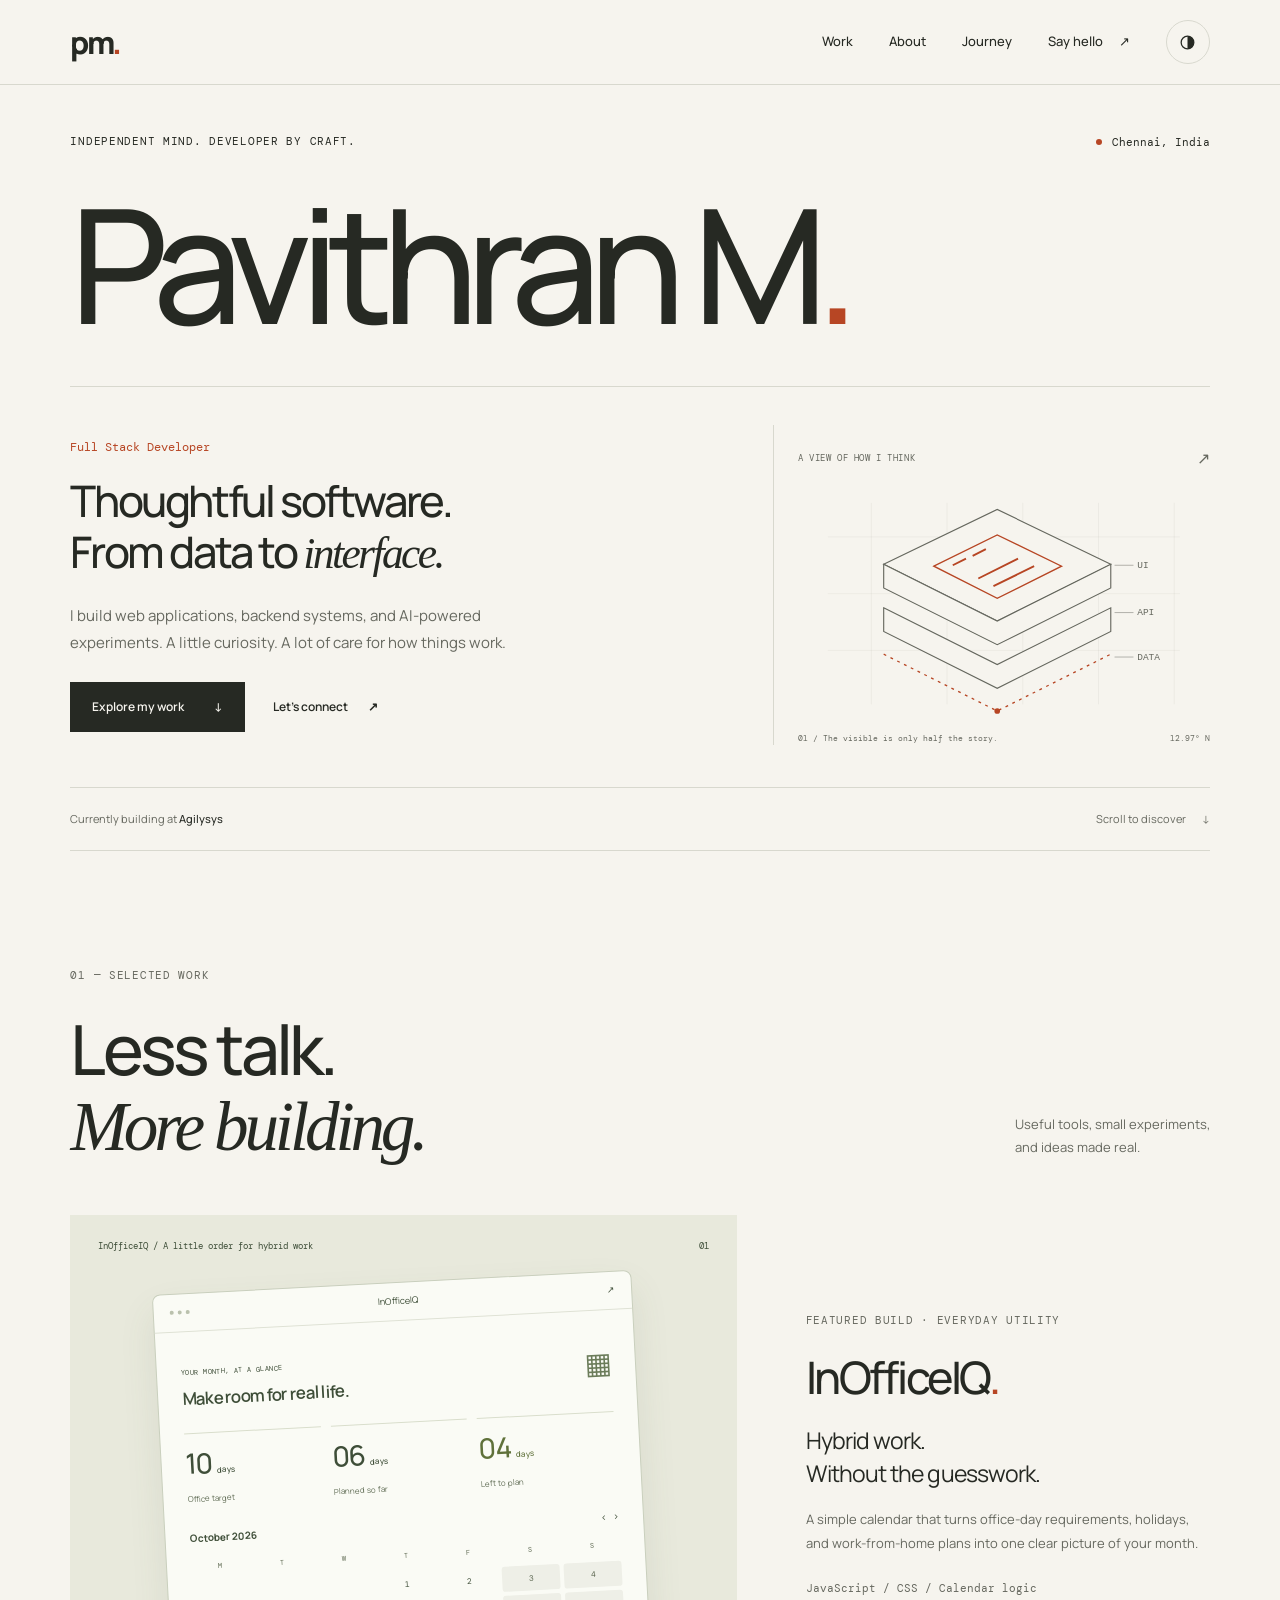
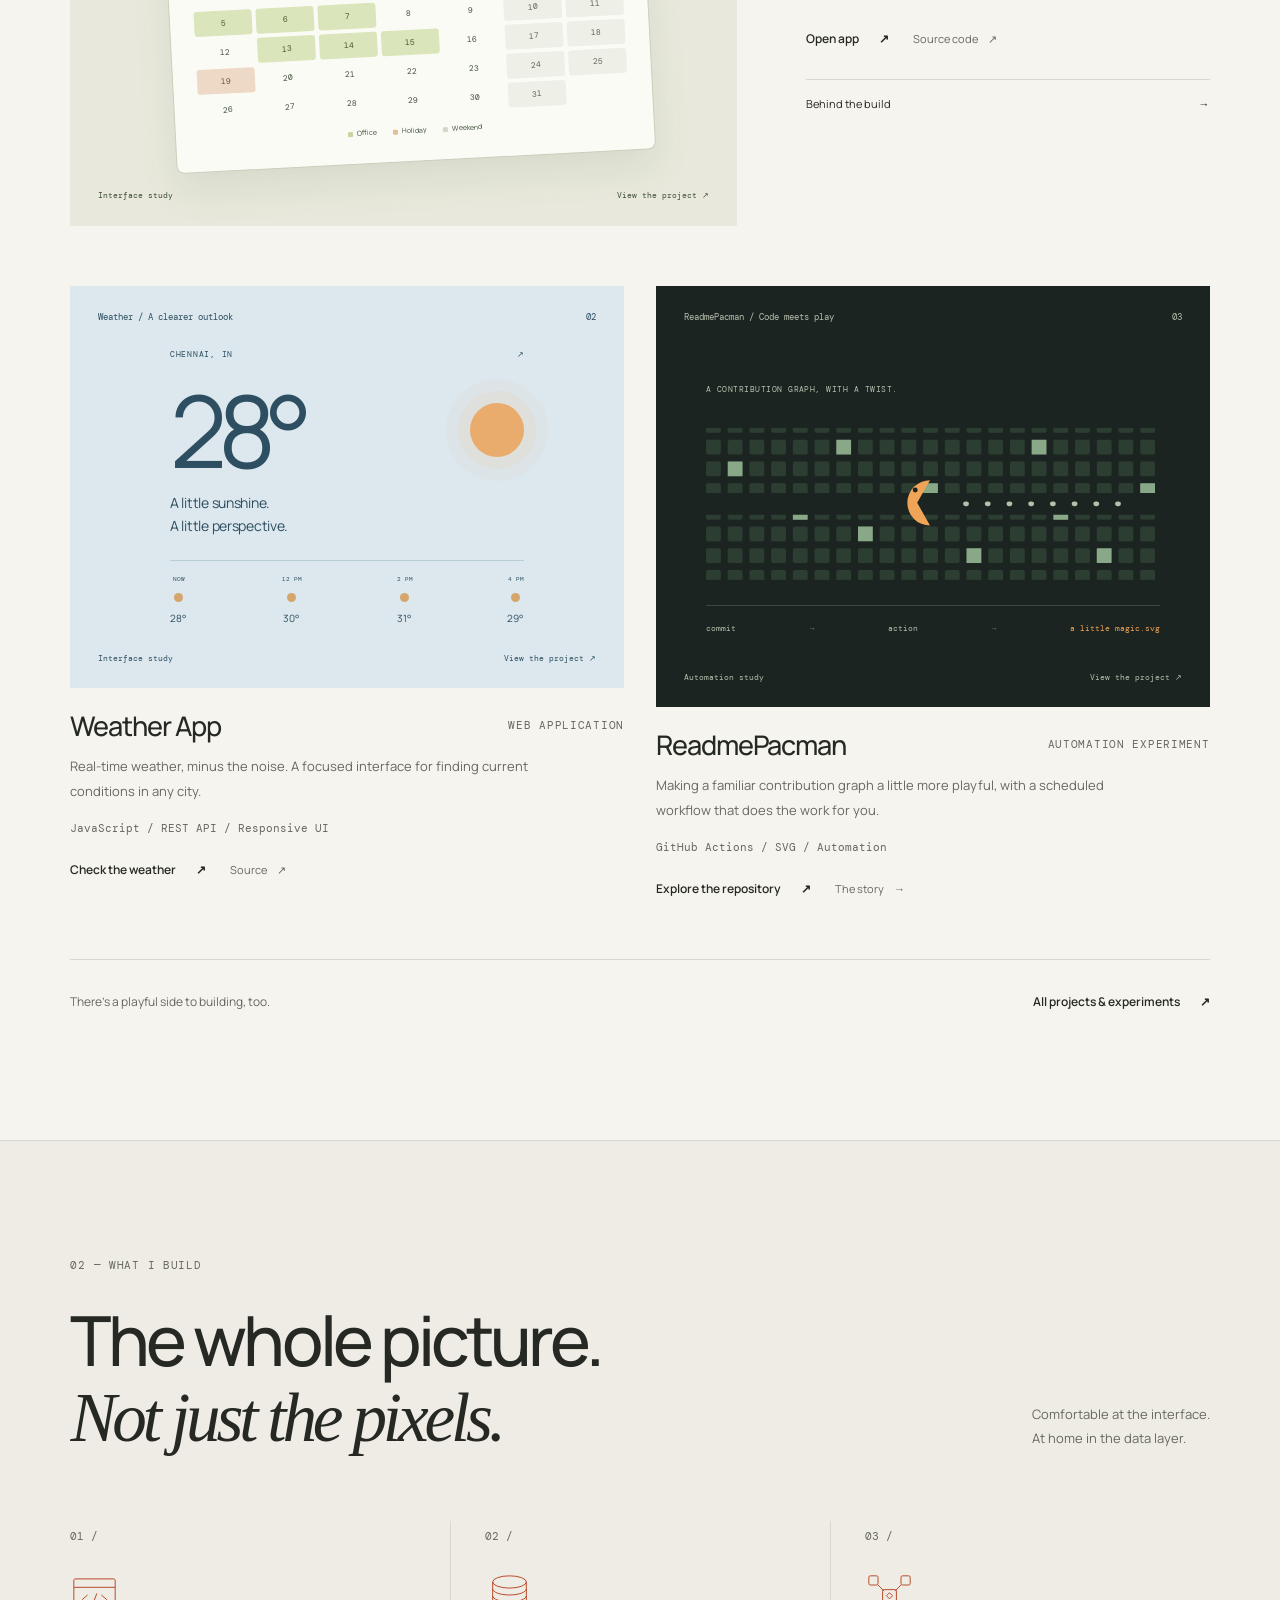
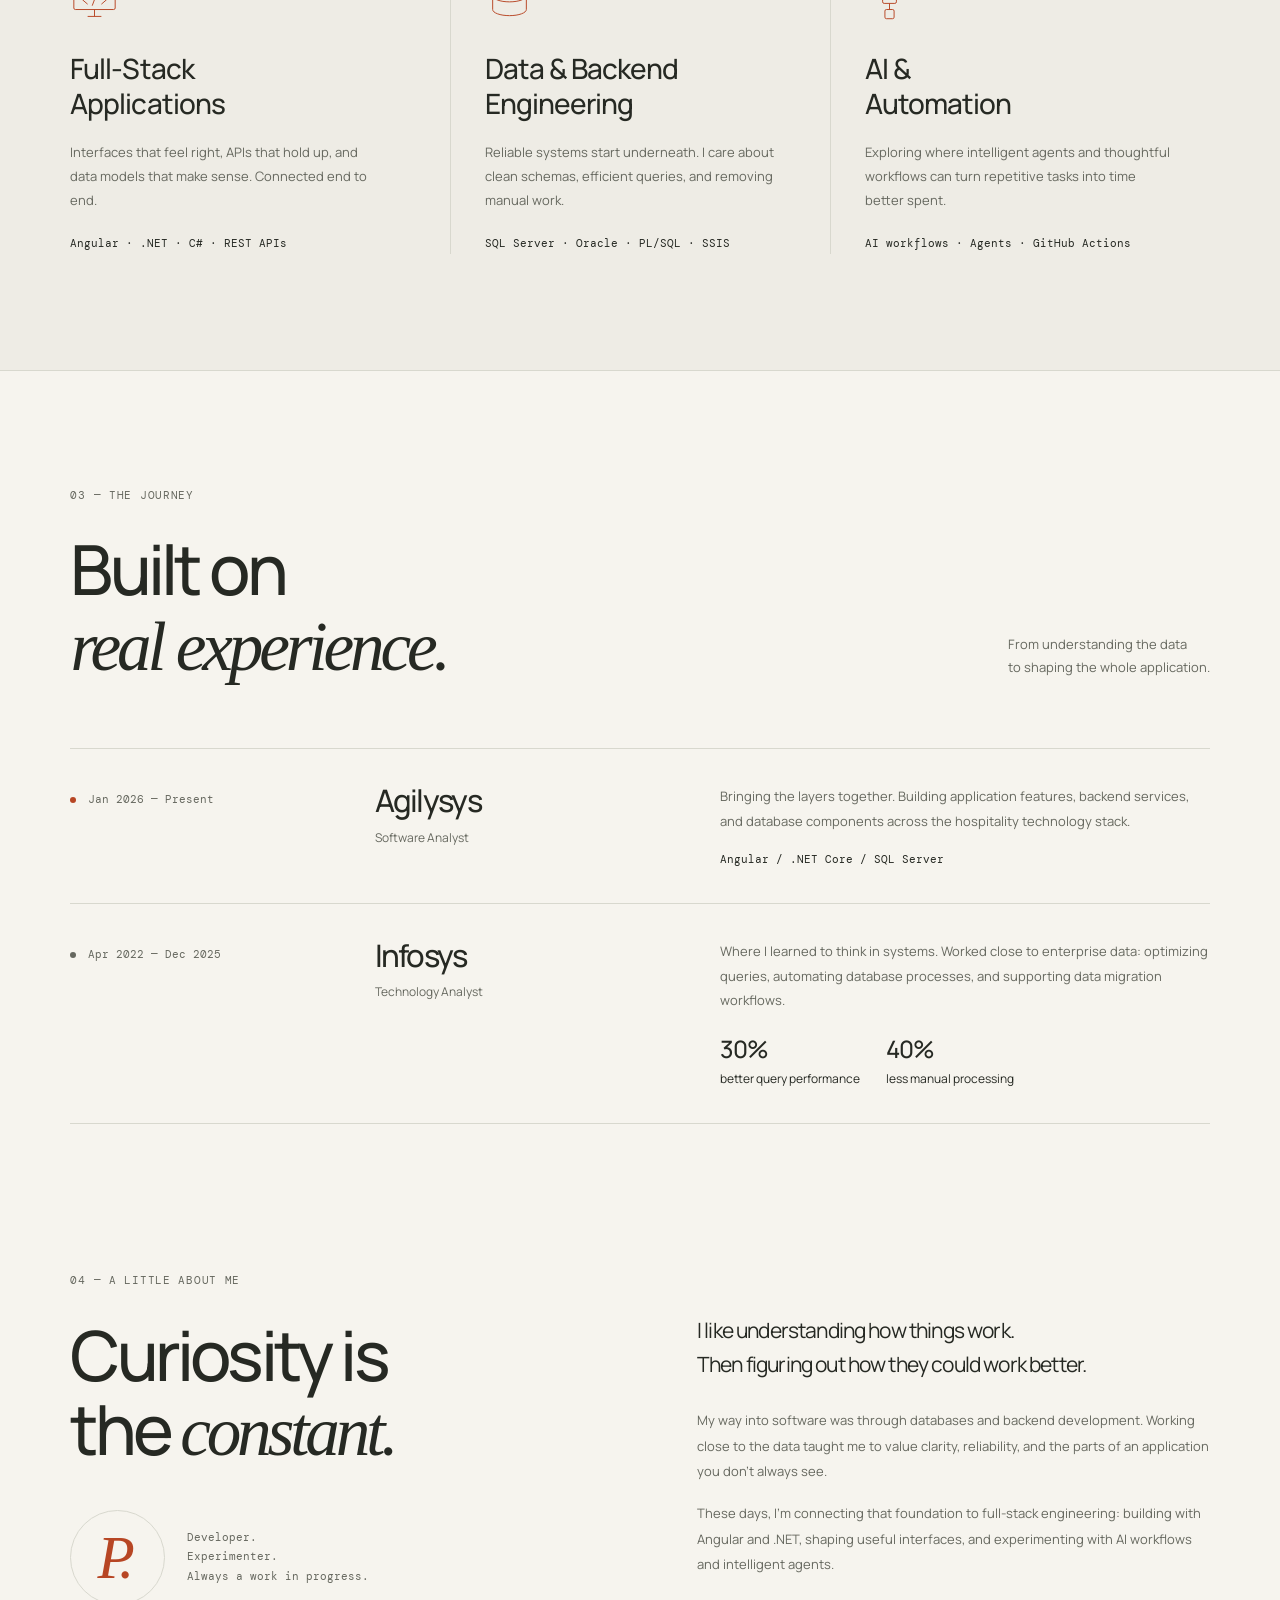
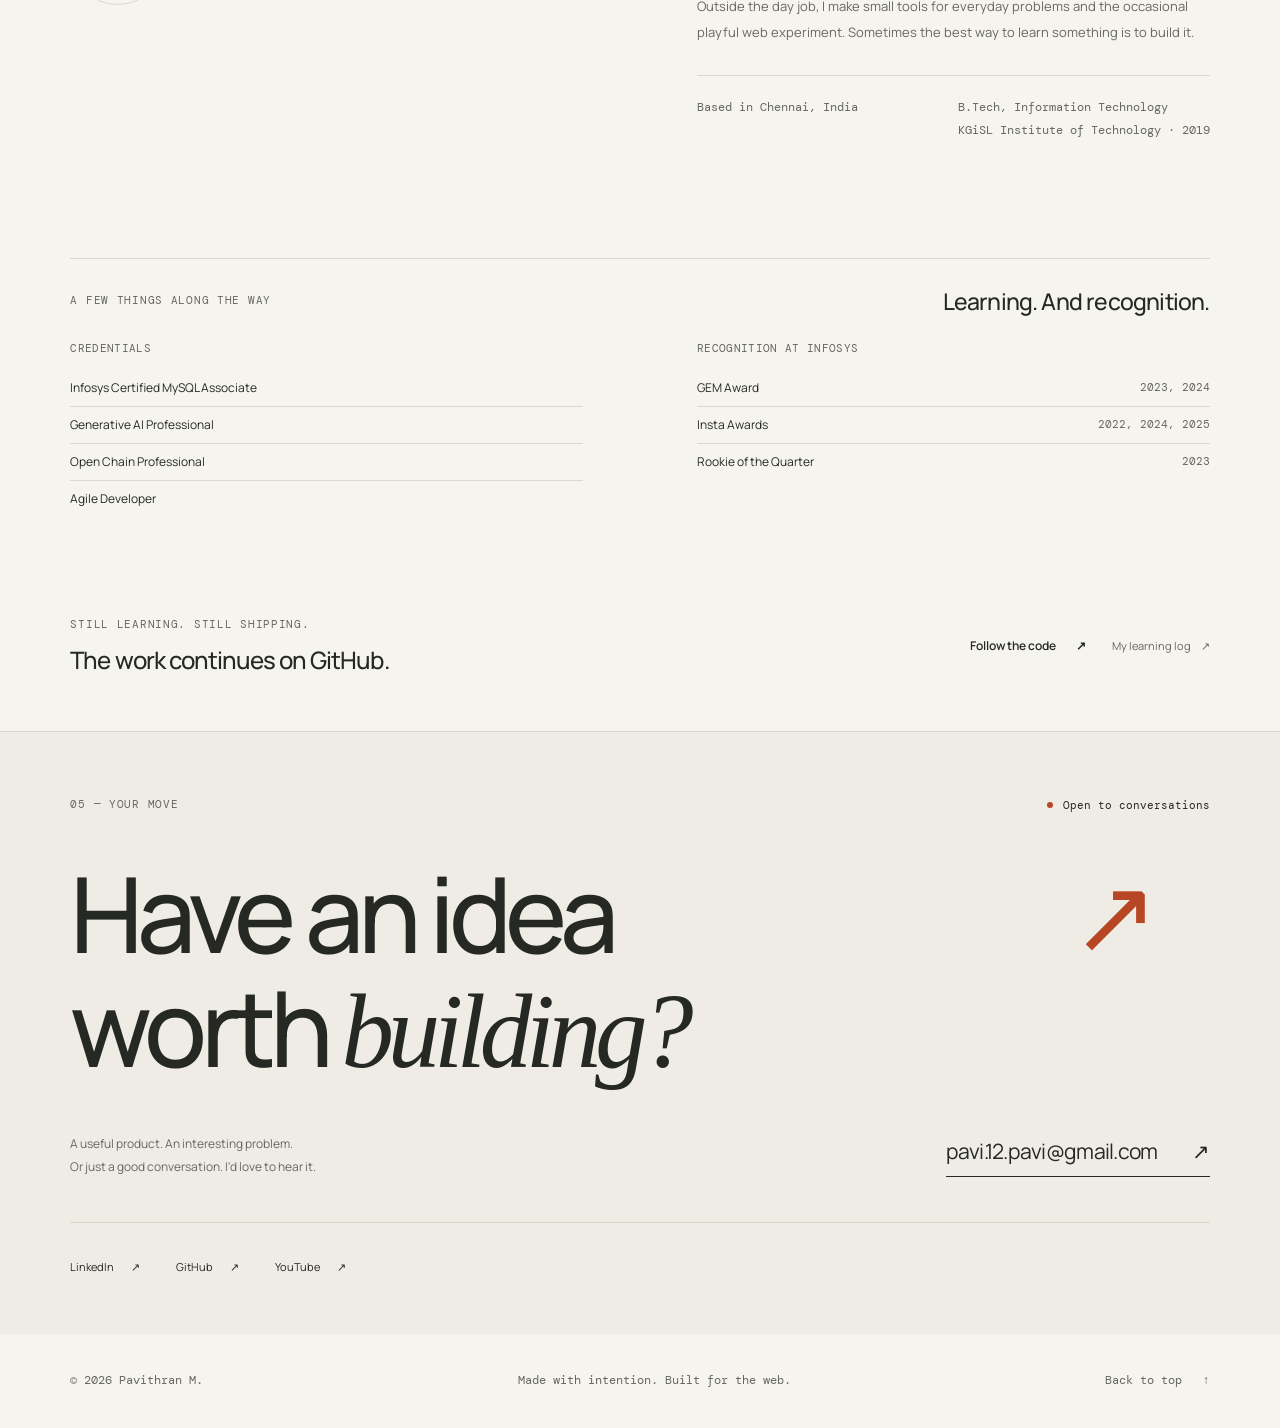
==== commit c39651e9: "Updates on the claude" ====
--- a/index.html
+++ b/index.html
@@ -6,10 +6,12 @@
   <title>Pavithran M. — Full Stack Developer &amp; Builder</title>
   <meta name="description" content="I'm Pavithran, a full-stack developer in Chennai. I build thoughtful web applications, dependable backend systems, and experiments that make everyday things a little better.">
   <meta name="author" content="Pavithran M">
-  <meta name="theme-color" content="#f6f4ee">
+  <meta name="theme-color" content="#f6f4ee" media="(prefers-color-scheme: light)">
+  <meta name="theme-color" content="#1c201d" media="(prefers-color-scheme: dark)">
   <link rel="canonical" href="https://pavithranm.in/">
   <link rel="icon" type="image/svg+xml" href="favicon.svg">
   <link rel="icon" type="image/png" sizes="32x32" href="favicon-32x32.png">
+  <link rel="apple-touch-icon" href="apple-touch-icon.png">
   <link rel="preload" href="assets/manrope-latin.woff2" as="font" type="font/woff2" crossorigin>
   <script>try{const t=localStorage.getItem('theme');document.documentElement.dataset.theme=t==='dark'||t==='light'?t:matchMedia('(prefers-color-scheme: dark)').matches?'dark':'light'}catch{}</script>
   <link rel="stylesheet" href="style.css">
@@ -27,7 +29,7 @@
   <meta name="twitter:description" content="Thoughtful software. From data to interface.">
   <meta name="twitter:image" content="https://pavithranm.in/assets/social-preview.png">
   <script type="application/ld+json">
-  {"@context":"https://schema.org","@graph":[{"@type":"Person","@id":"https://pavithranm.in/#person","name":"Pavithran M","jobTitle":"Full Stack Developer","url":"https://pavithranm.in/","email":"mailto:pavi.12.pavi@gmail.com","worksFor":{"@type":"Organization","name":"Agilysys"},"address":{"@type":"PostalAddress","addressLocality":"Chennai","addressRegion":"Tamil Nadu","addressCountry":"IN"},"sameAs":["https://github.com/Pavithran-P12","https://www.linkedin.com/in/pavithranm/","https://www.youtube.com/@NosGames_p12"],"knowsAbout":["Angular","ASP.NET Core","C#","SQL Server","Oracle","PL/SQL","REST APIs","Workflow Automation"],"alumniOf":{"@type":"CollegeOrUniversity","name":"KGiSL Institute of Technology"}},{"@type":"WebSite","name":"Pavithran M. — Developer & Builder","url":"https://pavithranm.in/","author":{"@id":"https://pavithranm.in/#person"}}]}
+  {"@context":"https://schema.org","@graph":[{"@type":"Person","@id":"https://pavithranm.in/#person","name":"Pavithran M","jobTitle":"Software Analyst","url":"https://pavithranm.in/","email":"mailto:pavi.12.pavi@gmail.com","worksFor":{"@type":"Organization","name":"Agilysys"},"address":{"@type":"PostalAddress","addressLocality":"Chennai","addressRegion":"Tamil Nadu","addressCountry":"IN"},"sameAs":["https://github.com/Pavithran-P12","https://www.linkedin.com/in/pavithranm/","https://www.youtube.com/@NosGames_p12"],"knowsAbout":["Angular","ASP.NET Core","C#","SQL Server","Oracle","PL/SQL","REST APIs","Workflow Automation"],"alumniOf":{"@type":"CollegeOrUniversity","name":"KGiSL Institute of Technology"}},{"@type":"WebSite","name":"Pavithran M. — Developer & Builder","url":"https://pavithranm.in/","author":{"@id":"https://pavithranm.in/#person"}}]}
   </script>
   <script src="main.js" defer></script>
 </head>
--- a/style.css
+++ b/style.css
@@ -1,357 +1,2434 @@
 /* Pavithran M. — an independent developer's corner of the web. */
-@font-face{font-family:Manrope;src:url('assets/manrope-latin.woff2') format('woff2');font-style:normal;font-weight:400 800;font-display:swap}
-@font-face{font-family:'DM Mono';src:url('assets/dm-mono-latin.woff2') format('woff2');font-style:normal;font-weight:400;font-display:swap}
-:root{color-scheme:light;--bg:#f6f4ee;--surface:#eeece5;--text:#262923;--muted:#66685f;--line:#d8d8ce;--accent:#b74624;--study-panel:#f6f4ee;--header:rgba(246,244,238,.96);--sans:Manrope,'Segoe UI',sans-serif;--mono:'DM Mono',Consolas,monospace;--serif:Georgia,'Times New Roman',serif;--gutter:clamp(22px,5.5vw,88px);--header-height:84px}
-[data-theme=dark]{color-scheme:dark;--bg:#1c201d;--surface:#242923;--text:#eeeee5;--muted:#b1b5a9;--line:#3c443b;--accent:#f19b76;--study-panel:#1c201d;--header:rgba(28,32,29,.97)}
-*,*::before,*::after{box-sizing:border-box}
-html{scroll-behavior:smooth;scroll-padding-top:calc(var(--header-height) + 24px)}
-body{margin:0;background:var(--bg);color:var(--text);font-family:var(--sans);font-size:16px;line-height:1.65;-webkit-font-smoothing:antialiased}
-::selection{background:var(--accent);color:var(--bg)}
-h1,h2,h3,p,figure{margin:0}
-h1,h2,h3{font-weight:500;line-height:1.08;letter-spacing:-.055em}
-h2{font-size:clamp(40px,5.4vw,74px)}
-h2 em{font-family:var(--serif);font-weight:400;letter-spacing:-.06em}
-a{color:inherit;text-decoration:none;text-underline-offset:5px}
-button{font:inherit;color:inherit;cursor:pointer}
-button,a{-webkit-tap-highlight-color:transparent}
-button:disabled{cursor:default}
-svg{display:block;max-width:100%}
-img{max-width:100%;height:auto}
-[hidden]{display:none!important}
-:focus-visible{outline:2px solid var(--accent);outline-offset:6px}
-.container{width:100%;max-width:1440px;margin-inline:auto;padding-inline:var(--gutter)}
-.section-space{padding-top:116px;padding-bottom:116px}
-.eyebrow{font-family:var(--mono);font-size:11px;font-weight:400;line-height:1.6;letter-spacing:.065em;text-transform:uppercase}
-.accent{color:var(--accent)}
-.section-index{color:var(--muted);margin-bottom:28px}
-.skip-link{position:fixed;top:12px;left:16px;z-index:100;background:var(--text);color:var(--bg);padding:12px 20px;transform:translateY(-160%)}
-.skip-link:focus{transform:none}
-.site-header{position:sticky;top:0;z-index:50;background:var(--header);border-bottom:1px solid var(--line)}
-.header-inner{height:var(--header-height);display:flex;align-items:center;justify-content:space-between;gap:36px}
-.brand{font-size:31px;font-weight:800;letter-spacing:-.085em;line-height:1;min-width:54px;padding-block:10px}
-.brand-dot{color:var(--accent)}
-.site-nav{display:flex;align-items:center;gap:36px;margin-left:auto}
-.site-nav a{font-size:13px;font-weight:500;padding-block:12px;position:relative}
-.site-nav a::after{content:'';position:absolute;left:0;right:0;bottom:5px;height:1px;background:var(--accent);transform:scaleX(0);transform-origin:left;transition:transform .2s}
-.site-nav a:hover::after,.site-nav a[aria-current]::after{transform:scaleX(1)}
-.nav-contact{display:flex;align-items:center;gap:16px}
-.header-actions{display:flex;align-items:center;gap:16px}
-.theme-toggle{width:44px;height:44px;background:transparent;border:1px solid var(--line);border-radius:50%;display:grid;place-items:center;transition:background .2s}
-.theme-toggle:hover{background:var(--surface)}
-.menu-toggle{display:none}
-.hero{padding-top:48px}
-.hero-kicker,.hero-footnote{display:flex;justify-content:space-between;align-items:center;gap:24px}
-.hero-kicker{margin-bottom:26px}
-.location{display:inline-flex;align-items:center;gap:10px;font-family:var(--mono);font-size:11px;white-space:nowrap}
-.status-dot{display:inline-block;width:6px;height:6px;border-radius:50%;background:var(--accent);flex-shrink:0}
-.hero h1{font-size:clamp(72px,12.45vw,179px);font-weight:500;letter-spacing:-.075em;line-height:1.08;padding-bottom:37px;border-bottom:1px solid var(--line)}
-.hero-grid{display:grid;grid-template-columns:1.4fr 1fr;gap:8%;padding-block:38px 42px;align-items:center}
-.role-label{font-family:var(--mono);font-size:12px;color:var(--accent);margin-bottom:17px}
-.hero h2{font-size:clamp(33px,3.4vw,48px);letter-spacing:-.055em;line-height:1.18}
-.hero-intro{max-width:480px;color:var(--muted);font-size:15px;line-height:1.8;margin-top:22px}
-.hero-actions{display:flex;align-items:center;gap:28px;margin-top:26px}
-.button{display:inline-flex;align-items:center;justify-content:space-between;gap:30px;font-size:12px;font-weight:600;min-height:50px;padding:14px 21px;border:1px solid transparent;transition:background .2s,transform .2s}
-.button-primary{background:var(--text);color:var(--bg)}
-.button-primary:hover{background:var(--accent);color:var(--bg);transform:translateY(-2px)}
-.text-link{display:inline-flex;align-items:center;gap:20px;font-size:12px;font-weight:600;min-height:44px}
-.text-link span,.quiet-link span,.email-link span,.social-links span{transition:transform .2s}
-.text-link:hover span,.quiet-link:hover span,.email-link:hover span,.social-links a:hover span{transform:translate(2px,-2px)}
-.text-link:hover,.quiet-link:hover{text-decoration:underline}
-.system-study{align-self:stretch;display:flex;flex-direction:column;justify-content:center;min-width:0;padding:20px 0 0 24px;border-left:1px solid var(--line);color:var(--muted)}
-.study-heading{display:flex;align-items:center;justify-content:space-between}
-.study-heading .eyebrow{font-size:9px}
-.system-drawing{width:100%;margin-block:10px 4px;max-height:246px}
-.system-study figcaption{font-family:var(--mono);font-size:8px;display:flex;justify-content:space-between;gap:10px}
-.study-coordinate{white-space:nowrap}
-.hero-footnote{font-size:11px;color:var(--muted);padding-block:18px;border-block:1px solid var(--line)}
-.hero-footnote strong{font-weight:500;color:var(--text)}
-.hero-footnote a{display:flex;gap:16px;align-items:center;min-height:26px}
-.section-heading{display:flex;align-items:flex-end;justify-content:space-between;gap:36px;margin-bottom:50px}
-.section-note{font-size:13px;line-height:1.8;color:var(--muted);padding-bottom:5px;max-width:300px}
-.featured-project{display:grid;grid-template-columns:1.65fr 1fr;gap:6%;align-items:center}
-.project-visual{position:relative;display:flex;flex-direction:column;justify-content:space-between;overflow:hidden;min-width:0;transition:box-shadow .3s}
-.project-visual:focus-visible{outline-offset:5px}
-.visual-topline,.visual-caption{display:flex;justify-content:space-between;align-items:center;gap:12px;font-family:var(--mono);font-size:9px;line-height:1.6;padding:24px 28px}
-.visual-caption{font-size:8px;padding-top:0}
-.office-visual{background:#e8e9dc;color:#3e4e38;min-height:526px}
-.office-window{width:80%;max-width:480px;margin:5px auto 27px;background:#fafbf5;border:1px solid #c9cfbd;border-radius:8px;box-shadow:0 18px 36px #5360471a;transform:rotate(-3deg);transition:transform .5s cubic-bezier(.2,.65,.3,1)}
-.project-visual:hover .office-window{transform:rotate(0) translateY(-5px)}
-.window-bar{display:flex;justify-content:space-between;align-items:center;padding:11px 16px;border-bottom:1px solid #dfe2d5;font-size:9px}
-.window-dots{display:flex;gap:4px}
-.window-dots i{width:4px;height:4px;border-radius:50%;background:#bac1ad}
-.office-body{padding:24px}
-.office-title{display:flex;justify-content:space-between;align-items:center;gap:10px}
-.mock-label{font-family:var(--mono);font-size:7px;letter-spacing:.06em}
-.office-title strong{display:block;font-size:17px;letter-spacing:-.04em;font-weight:600;margin-top:3px}
-.calendar-icon{font-size:29px;color:#6b7c5a}
-.office-stats{display:grid;grid-template-columns:repeat(3,1fr);margin-block:20px;gap:10px}
-.office-stats>div{border-top:1px solid #d9decc;padding-top:10px}
-.office-stats strong{font-size:28px;font-weight:500;letter-spacing:-.05em;display:block;line-height:1.4}
-.office-stats strong span{font-size:8px;letter-spacing:0;margin-left:5px}
-.office-stats>div>span{font-size:8px;color:#647059}
-.office-stats .office-remaining{color:#5f713a}
-.calendar-heading{display:flex;justify-content:space-between;font-size:10px;margin-block:10px 8px}
-.calendar-grid{display:grid;grid-template-columns:repeat(7,1fr);gap:4px;font-family:var(--mono);font-size:8px;text-align:center}
-.calendar-grid>*{display:flex;align-items:center;justify-content:center;min-height:25px;border-radius:3px}
-.calendar-grid b{font-size:7px;color:#626e56;font-weight:400}
-.calendar-grid .office-day{background:#dbe5bb;color:#42522c}
-.calendar-grid .weekend{background:#eeefe7;color:#59644e}
-.calendar-grid .holiday-day{background:#edd9c5;color:#6d502e}
-.calendar-legend{display:flex;justify-content:center;gap:16px;margin-top:12px;font-size:7px}
-.calendar-legend span{display:flex;align-items:center;gap:4px}
-.calendar-legend i{height:5px;width:5px;background:#c7d49f;border-radius:1px}
-.calendar-legend span:nth-child(2) i{background:#e1bf9b}
-.calendar-legend span:nth-child(3) i{background:#d5d7c9}
-.featured-copy .eyebrow{font-size:9px;color:var(--muted);margin-bottom:23px}
-.featured-copy h3{font-size:clamp(32px,3.5vw,50px);margin-bottom:23px}
-.project-deck{font-size:23px;letter-spacing:-.04em;line-height:1.4;margin-bottom:18px}
-.featured-copy>p:not(.eyebrow):not(.project-deck):not(.project-stack){font-size:13px;color:var(--muted);line-height:1.9}
-.project-stack{font-family:var(--mono);font-size:9px;color:var(--muted);line-height:1.8;margin-top:23px}
-.project-links{display:flex;flex-wrap:wrap;align-items:center;gap:24px;margin-top:18px}
-.quiet-link{display:inline-flex;align-items:center;gap:10px;font-size:11px;color:var(--muted);min-height:44px}
-.project-story-link{font-size:11px;display:flex;justify-content:space-between;border-top:1px solid var(--line);padding-block:15px;margin-top:18px}
-.project-story-link:hover{color:var(--accent)}
-.project-pair{display:grid;grid-template-columns:1fr 1fr;gap:32px;margin-top:60px}
-.secondary-project .project-visual{min-height:370px}
-.weather-visual{background:#dce7ee;color:#2e4f61}
-.weather-interface{width:64%;margin:0 auto 25px;transition:transform .4s}
-.weather-place{display:flex;justify-content:space-between;font-family:var(--mono);font-size:8px;letter-spacing:.09em}
-.weather-current{display:flex;align-items:center;justify-content:space-between;gap:15px;margin-top:6px}
-.weather-degree{font-size:100px;letter-spacing:-.09em;font-weight:400;line-height:1.25}
-.weather-sun{height:54px;width:54px;flex-shrink:0;background:#e9ac6c;border-radius:50%;box-shadow:0 0 0 12px #e9ac6c1a,0 0 0 24px #e9ac6c0d}
-.weather-interface>p{font-size:14px;letter-spacing:-.02em;line-height:1.6}
-.weather-forecast{display:flex;justify-content:space-between;border-top:1px solid #b9cdd6;margin-top:23px;padding-top:14px}
-.weather-forecast>div{display:flex;flex-direction:column;align-items:center;gap:8px;font-size:10px}
-.weather-forecast span{font-family:var(--mono);font-size:6px}
-.weather-forecast i{width:9px;height:9px;border-radius:50%;background:#d5a56c}
-.weather-forecast strong{font-weight:400}
-.project-visual:hover .weather-interface{transform:translateY(-4px)}
-.pacman-visual{background:#1b2420;color:#b5bfae}
-.pacman-interface{width:82%;margin:25px auto 35px}
-.pacman-interface>.mock-label{font-size:8px}
-.pacman-interface svg{width:100%;margin-top:18px;transition:transform .4s}
-.workflow-line{display:flex;align-items:center;justify-content:space-between;gap:8px;font-family:var(--mono);font-size:8px;border-top:1px solid #3b473d;padding-top:16px;margin-top:20px}
-.workflow-line i{font-style:normal;color:#798875}
-.workflow-output{color:#efa457}
-.project-visual:hover .pacman-interface svg{transform:translateX(4px)}
-.project-caption{padding-top:23px}
-.project-caption-heading{display:flex;align-items:center;justify-content:space-between;gap:15px;margin-bottom:14px}
-.project-caption h3{font-size:27px;letter-spacing:-.04em}
-.project-caption-heading .eyebrow{color:var(--muted);font-size:8px}
-.project-caption>p:not(.project-stack){font-size:13px;color:var(--muted);max-width:460px;line-height:1.85}
-.project-caption .project-stack{margin-top:16px}
-.project-caption .project-links{margin-top:10px}
-.work-footer{margin-top:48px;padding-top:20px;border-top:1px solid var(--line);display:flex;align-items:center;justify-content:space-between;gap:20px}
-.work-footer p{font-size:12px;color:var(--muted)}
-.capabilities-band{background:var(--surface);border-block:1px solid var(--line)}
-.capabilities-grid{display:grid;grid-template-columns:repeat(3,1fr);margin-top:66px}
-.capability{position:relative;border-left:1px solid var(--line);padding:0 34px}
-.capability:first-child{border-left:0;padding-left:0}
-.capability:last-child{padding-right:0}
-.capability-number{font-family:var(--mono);font-size:10px;color:var(--muted)}
-.capability svg{height:49px;width:49px;stroke:var(--accent);stroke-width:1.25;margin-block:24px 30px}
-.capability h3{font-size:28px;letter-spacing:-.035em;line-height:1.25}
-.capability>p:not(.capability-tools){font-size:13px;color:var(--muted);line-height:1.85;margin-top:19px;max-width:310px}
-.capability-tools{font-family:var(--mono);font-size:9px;line-height:1.8;margin-top:22px}
-.experience-list{margin-top:64px}
-.experience-row{display:grid;grid-template-columns:1fr 1.15fr 1.8fr;gap:32px;padding-block:35px;border-top:1px solid var(--line)}
-.experience-row:last-child{border-bottom:1px solid var(--line)}
-.experience-date{display:flex;align-items:baseline;gap:12px;font-family:var(--mono);font-size:9px;color:var(--muted);padding-top:6px}
-.timeline-dot{width:6px;height:6px;display:inline-block;background:var(--muted);border-radius:50%;flex-shrink:0}
-.experience-company h3{font-size:31px}
-.experience-company p{font-size:11px;color:var(--muted);margin-top:10px}
-.experience-story>p{font-size:13px;color:var(--muted);line-height:1.9}
-.experience-focus{font-family:var(--mono);font-size:9px;display:block;margin-top:16px}
-.impact-notes{display:flex;gap:26px;margin-top:18px;font-size:9px;line-height:1.5}
-.impact-notes strong{display:block;font-size:24px;font-weight:500;color:var(--text);letter-spacing:-.04em;margin-bottom:3px}
-.about-section{display:grid;grid-template-columns:1fr 1fr;gap:10%;padding-top:32px}
-.personal-note{display:flex;align-items:center;gap:22px;margin-top:40px;font-family:var(--mono);font-size:9px;color:var(--muted);line-height:1.8}
-.personal-mark{font-family:var(--serif);font-style:italic;font-size:61px;line-height:1.3;letter-spacing:-.13em;display:grid;place-items:center;width:95px;height:95px;border:1px solid var(--line);border-radius:50%;color:var(--accent);padding-right:12px}
-.about-copy{padding-top:42px}
-.about-lead{font-size:21px;line-height:1.6;letter-spacing:-.04em;margin-bottom:27px}
-.about-copy>p:not(.about-lead){font-size:13px;color:var(--muted);line-height:1.95;margin-top:17px}
-.about-meta{display:flex;justify-content:space-between;gap:25px;border-top:1px solid var(--line);padding-top:20px;margin-top:30px;font-family:var(--mono);font-size:8px;color:var(--muted);line-height:1.9}
-.credentials-section{padding-bottom:70px}
-.credentials-heading{display:flex;justify-content:space-between;gap:25px;align-items:center;border-top:1px solid var(--line);padding-top:30px}
-.credentials-heading .section-index{margin-bottom:0}
-.credentials-heading h2{font-size:23px;letter-spacing:-.035em}
-.credentials-grid{display:grid;grid-template-columns:1fr 1fr;gap:10%;margin-top:30px}
-.credentials-grid h3{font-family:var(--mono);font-size:9px;color:var(--muted);letter-spacing:.03em;margin-bottom:15px;text-transform:uppercase}
-.credential-list{list-style:none;margin:0;padding:0;font-size:11px}
-.credential-list li{display:flex;justify-content:space-between;gap:20px;padding-block:8px;border-bottom:1px solid var(--line)}
-.credential-list li:last-child{border-bottom:0}
-.credential-list li>span:last-child{font-family:var(--mono);font-size:9px;color:var(--muted)}
-.activity-strip{display:flex;align-items:center;justify-content:space-between;gap:30px;padding-block:30px 56px}
-.activity-strip .eyebrow{color:var(--muted);font-size:9px;margin-bottom:10px}
-.activity-strip h2{font-size:24px;letter-spacing:-.04em;line-height:1.3}
-.activity-links{display:flex;align-items:center;gap:26px}
-.contact-section{background:var(--surface);border-top:1px solid var(--line);padding-block:64px 45px}
-.contact-top{display:flex;justify-content:space-between;gap:20px;align-items:center;margin-bottom:42px}
-.contact-top .section-index{margin:0}
-.contact-top .location{font-size:9px}
-.contact-section h2{position:relative;font-size:clamp(54px,8.2vw,118px);line-height:1.08;letter-spacing:-.06em}
-.contact-arrow{position:absolute;right:5%;top:0;color:var(--accent);font-weight:400}
-.contact-bottom{display:flex;align-items:center;justify-content:space-between;gap:30px;margin-top:45px}
-.contact-bottom p{font-size:12px;color:var(--muted);line-height:1.9}
-.email-link{display:inline-flex;align-items:center;gap:35px;font-size:clamp(14px,1.65vw,24px);letter-spacing:-.035em;border-bottom:1px solid var(--text);padding-bottom:7px}
-.social-links{display:flex;gap:36px;margin-top:43px;padding-top:22px;border-top:1px solid var(--line)}
-.social-links a{display:inline-flex;gap:17px;align-items:center;font-size:11px;min-height:44px}
-.social-links a:hover{text-decoration:underline}
-.site-footer{display:flex;align-items:center;justify-content:space-between;gap:25px;padding-block:25px;font-family:var(--mono);font-size:8px;color:var(--muted)}
-.back-to-top{display:flex;align-items:center;gap:20px;min-height:44px}
+@font-face {
+  font-family: Manrope;
+  src: url('assets/manrope-latin.woff2') format('woff2');
+  font-style: normal;
+  font-weight: 400 800;
+  font-display: swap;
+}
+@font-face {
+  font-family: 'DM Mono';
+  src: url('assets/dm-mono-latin.woff2') format('woff2');
+  font-style: normal;
+  font-weight: 400;
+  font-display: swap;
+}
+:root {
+  color-scheme: light;
+  --bg: #f6f4ee;
+  --surface: #eeece5;
+  --text: #262923;
+  --muted: #66685f;
+  --line: #d8d8ce;
+  --accent: #b74624;
+  --study-panel: #f6f4ee;
+  --header: rgba(246,244,238,.96);
+  --sans: Manrope,'Segoe UI',sans-serif;
+  --mono: 'DM Mono',Consolas,monospace;
+  --serif: Georgia,'Times New Roman',serif;
+  --gutter: clamp(22px,5.5vw,88px);
+  --header-height: 84px;
+}
+[data-theme=dark] {
+  color-scheme: dark;
+  --bg: #1c201d;
+  --surface: #242923;
+  --text: #eeeee5;
+  --muted: #b1b5a9;
+  --line: #3c443b;
+  --accent: #f19b76;
+  --study-panel: #1c201d;
+  --header: rgba(28,32,29,.97);
+}
+*,
+*::before,
+*::after {
+  box-sizing: border-box;
+}
+html {
+  scroll-behavior: smooth;
+  scroll-padding-top: calc(var(--header-height) + 24px);
+}
+body {
+  margin: 0;
+  background: var(--bg);
+  color: var(--text);
+  font-family: var(--sans);
+  font-size: 16px;
+  line-height: 1.65;
+  -webkit-font-smoothing: antialiased;
+}
+::selection {
+  background: var(--accent);
+  color: var(--bg);
+}
+h1,
+h2,
+h3,
+p,
+figure {
+  margin: 0;
+}
+h1,
+h2,
+h3 {
+  font-weight: 500;
+  line-height: 1.08;
+  letter-spacing: -.055em;
+}
+h2 {
+  font-size: clamp(40px,5.4vw,74px);
+}
+h2 em {
+  font-family: var(--serif);
+  font-weight: 400;
+  letter-spacing: -.06em;
+}
+a {
+  color: inherit;
+  text-decoration: none;
+  text-underline-offset: 5px;
+}
+button {
+  font: inherit;
+  color: inherit;
+  cursor: pointer;
+}
+button,
+a {
+  -webkit-tap-highlight-color: transparent;
+}
+button:disabled {
+  cursor: default;
+}
+svg {
+  display: block;
+  max-width: 100%;
+}
+img {
+  max-width: 100%;
+  height: auto;
+}
+[hidden] {
+  display: none!important;
+}
+:focus-visible {
+  outline: 2px solid var(--accent);
+  outline-offset: 6px;
+}
+.container {
+  width: 100%;
+  max-width: 1440px;
+  margin-inline: auto;
+  padding-inline: var(--gutter);
+}
+.section-space {
+  padding-top: 116px;
+  padding-bottom: 116px;
+}
+.eyebrow {
+  font-family: var(--mono);
+  font-size: 11px;
+  font-weight: 400;
+  line-height: 1.6;
+  letter-spacing: .065em;
+  text-transform: uppercase;
+}
+.accent {
+  color: var(--accent);
+}
+.section-index {
+  color: var(--muted);
+  margin-bottom: 28px;
+}
+.skip-link {
+  position: fixed;
+  top: 12px;
+  left: 16px;
+  z-index: 100;
+  background: var(--text);
+  color: var(--bg);
+  padding: 12px 20px;
+  transform: translateY(-160%);
+}
+.skip-link:focus {
+  transform: none;
+}
+.site-header {
+  position: sticky;
+  top: 0;
+  z-index: 50;
+  background: var(--header);
+  border-bottom: 1px solid var(--line);
+}
+.header-inner {
+  height: var(--header-height);
+  display: flex;
+  align-items: center;
+  justify-content: space-between;
+  gap: 36px;
+}
+.brand {
+  font-size: 31px;
+  font-weight: 800;
+  letter-spacing: -.085em;
+  line-height: 1;
+  min-width: 54px;
+  padding-block: 10px;
+}
+.brand-dot {
+  color: var(--accent);
+}
+.site-nav {
+  display: flex;
+  align-items: center;
+  gap: 36px;
+  margin-left: auto;
+}
+.site-nav a {
+  font-size: 13px;
+  font-weight: 500;
+  padding-block: 12px;
+  position: relative;
+}
+.site-nav a::after {
+  content: '';
+  position: absolute;
+  left: 0;
+  right: 0;
+  bottom: 5px;
+  height: 1px;
+  background: var(--accent);
+  transform: scaleX(0);
+  transform-origin: left;
+  transition: transform .2s;
+}
+.site-nav a:hover::after,
+.site-nav a[aria-current]::after {
+  transform: scaleX(1);
+}
+.nav-contact {
+  display: flex;
+  align-items: center;
+  gap: 16px;
+}
+.header-actions {
+  display: flex;
+  align-items: center;
+  gap: 16px;
+}
+.theme-toggle {
+  width: 44px;
+  height: 44px;
+  background: transparent;
+  border: 1px solid var(--line);
+  border-radius: 50%;
+  display: grid;
+  place-items: center;
+  transition: background .2s;
+}
+.theme-toggle:hover {
+  background: var(--surface);
+}
+.menu-toggle {
+  display: none;
+}
+.hero {
+  padding-top: 48px;
+}
+.hero-kicker,
+.hero-footnote {
+  display: flex;
+  justify-content: space-between;
+  align-items: center;
+  gap: 24px;
+}
+.hero-kicker {
+  margin-bottom: 26px;
+}
+.location {
+  display: inline-flex;
+  align-items: center;
+  gap: 10px;
+  font-family: var(--mono);
+  font-size: 11px;
+  white-space: nowrap;
+}
+.status-dot {
+  display: inline-block;
+  width: 6px;
+  height: 6px;
+  border-radius: 50%;
+  background: var(--accent);
+  flex-shrink: 0;
+}
+.hero h1 {
+  font-size: clamp(72px,12.45vw,179px);
+  font-weight: 500;
+  letter-spacing: -.075em;
+  line-height: 1.08;
+  padding-bottom: 37px;
+  border-bottom: 1px solid var(--line);
+}
+.hero-grid {
+  display: grid;
+  grid-template-columns: 1.4fr 1fr;
+  gap: 8%;
+  padding-block: 38px 42px;
+  align-items: center;
+}
+.role-label {
+  font-family: var(--mono);
+  font-size: 12px;
+  color: var(--accent);
+  margin-bottom: 17px;
+}
+.hero h2 {
+  font-size: clamp(33px,3.4vw,48px);
+  letter-spacing: -.055em;
+  line-height: 1.18;
+}
+.hero-intro {
+  max-width: 480px;
+  color: var(--muted);
+  font-size: 15px;
+  line-height: 1.8;
+  margin-top: 22px;
+}
+.hero-actions {
+  display: flex;
+  align-items: center;
+  gap: 28px;
+  margin-top: 26px;
+}
+.button {
+  display: inline-flex;
+  align-items: center;
+  justify-content: space-between;
+  gap: 30px;
+  font-size: 12px;
+  font-weight: 600;
+  min-height: 50px;
+  padding: 14px 21px;
+  border: 1px solid transparent;
+  transition: background .2s,transform .2s;
+}
+.button-primary {
+  background: var(--text);
+  color: var(--bg);
+}
+.button-primary:hover {
+  background: var(--accent);
+  color: var(--bg);
+  transform: translateY(-2px);
+}
+.text-link {
+  display: inline-flex;
+  align-items: center;
+  gap: 20px;
+  font-size: 12px;
+  font-weight: 600;
+  min-height: 44px;
+}
+.text-link span,
+.quiet-link span,
+.email-link span,
+.social-links span {
+  transition: transform .2s;
+}
+.text-link:hover span,
+.quiet-link:hover span,
+.email-link:hover span,
+.social-links a:hover span {
+  transform: translate(2px,-2px);
+}
+.text-link:hover,
+.quiet-link:hover {
+  text-decoration: underline;
+}
+.system-study {
+  align-self: stretch;
+  display: flex;
+  flex-direction: column;
+  justify-content: center;
+  min-width: 0;
+  padding: 20px 0 0 24px;
+  border-left: 1px solid var(--line);
+  color: var(--muted);
+}
+.study-heading {
+  display: flex;
+  align-items: center;
+  justify-content: space-between;
+}
+.study-heading .eyebrow {
+  font-size: 9px;
+}
+.system-drawing {
+  width: 100%;
+  margin-block: 10px 4px;
+  max-height: 246px;
+}
+.system-study figcaption {
+  font-family: var(--mono);
+  font-size: 8px;
+  display: flex;
+  justify-content: space-between;
+  gap: 10px;
+}
+.study-coordinate {
+  white-space: nowrap;
+}
+.hero-footnote {
+  font-size: 11px;
+  color: var(--muted);
+  padding-block: 18px;
+  border-block: 1px solid var(--line);
+}
+.hero-footnote strong {
+  font-weight: 500;
+  color: var(--text);
+}
+.hero-footnote a {
+  display: flex;
+  gap: 16px;
+  align-items: center;
+  min-height: 26px;
+}
+.section-heading {
+  display: flex;
+  align-items: flex-end;
+  justify-content: space-between;
+  gap: 36px;
+  margin-bottom: 50px;
+}
+.section-note {
+  font-size: 13px;
+  line-height: 1.8;
+  color: var(--muted);
+  padding-bottom: 5px;
+  max-width: 300px;
+}
+.featured-project {
+  display: grid;
+  grid-template-columns: 1.65fr 1fr;
+  gap: 6%;
+  align-items: center;
+}
+.project-visual {
+  position: relative;
+  display: flex;
+  flex-direction: column;
+  justify-content: space-between;
+  overflow: hidden;
+  min-width: 0;
+  transition: box-shadow .3s;
+}
+.project-visual:focus-visible {
+  outline-offset: 5px;
+}
+.visual-topline,
+.visual-caption {
+  display: flex;
+  justify-content: space-between;
+  align-items: center;
+  gap: 12px;
+  font-family: var(--mono);
+  font-size: 9px;
+  line-height: 1.6;
+  padding: 24px 28px;
+}
+.visual-caption {
+  font-size: 8px;
+  padding-top: 0;
+}
+.office-visual {
+  background: #e8e9dc;
+  color: #3e4e38;
+  min-height: 526px;
+}
+.office-window {
+  width: 80%;
+  max-width: 480px;
+  margin: 5px auto 27px;
+  background: #fafbf5;
+  border: 1px solid #c9cfbd;
+  border-radius: 8px;
+  box-shadow: 0 18px 36px #5360471a;
+  transform: rotate(-3deg);
+  transition: transform .5s cubic-bezier(.2,.65,.3,1);
+}
+.project-visual:hover .office-window {
+  transform: rotate(0) translateY(-5px);
+}
+.window-bar {
+  display: flex;
+  justify-content: space-between;
+  align-items: center;
+  padding: 11px 16px;
+  border-bottom: 1px solid #dfe2d5;
+  font-size: 9px;
+}
+.window-dots {
+  display: flex;
+  gap: 4px;
+}
+.window-dots i {
+  width: 4px;
+  height: 4px;
+  border-radius: 50%;
+  background: #bac1ad;
+}
+.office-body {
+  padding: 24px;
+}
+.office-title {
+  display: flex;
+  justify-content: space-between;
+  align-items: center;
+  gap: 10px;
+}
+.mock-label {
+  font-family: var(--mono);
+  font-size: 7px;
+  letter-spacing: .06em;
+}
+.office-title strong {
+  display: block;
+  font-size: 17px;
+  letter-spacing: -.04em;
+  font-weight: 600;
+  margin-top: 3px;
+}
+.calendar-icon {
+  font-size: 29px;
+  color: #6b7c5a;
+}
+.office-stats {
+  display: grid;
+  grid-template-columns: repeat(3,1fr);
+  margin-block: 20px;
+  gap: 10px;
+}
+.office-stats>div {
+  border-top: 1px solid #d9decc;
+  padding-top: 10px;
+}
+.office-stats strong {
+  font-size: 28px;
+  font-weight: 500;
+  letter-spacing: -.05em;
+  display: block;
+  line-height: 1.4;
+}
+.office-stats strong span {
+  font-size: 8px;
+  letter-spacing: 0;
+  margin-left: 5px;
+}
+.office-stats>div>span {
+  font-size: 8px;
+  color: #647059;
+}
+.office-stats .office-remaining {
+  color: #5f713a;
+}
+.calendar-heading {
+  display: flex;
+  justify-content: space-between;
+  font-size: 10px;
+  margin-block: 10px 8px;
+}
+.calendar-grid {
+  display: grid;
+  grid-template-columns: repeat(7,1fr);
+  gap: 4px;
+  font-family: var(--mono);
+  font-size: 8px;
+  text-align: center;
+}
+.calendar-grid>* {
+  display: flex;
+  align-items: center;
+  justify-content: center;
+  min-height: 25px;
+  border-radius: 3px;
+}
+.calendar-grid b {
+  font-size: 7px;
+  color: #626e56;
+  font-weight: 400;
+}
+.calendar-grid .office-day {
+  background: #dbe5bb;
+  color: #42522c;
+}
+.calendar-grid .weekend {
+  background: #eeefe7;
+  color: #59644e;
+}
+.calendar-grid .holiday-day {
+  background: #edd9c5;
+  color: #6d502e;
+}
+.calendar-legend {
+  display: flex;
+  justify-content: center;
+  gap: 16px;
+  margin-top: 12px;
+  font-size: 7px;
+}
+.calendar-legend span {
+  display: flex;
+  align-items: center;
+  gap: 4px;
+}
+.calendar-legend i {
+  height: 5px;
+  width: 5px;
+  background: #c7d49f;
+  border-radius: 1px;
+}
+.calendar-legend span:nth-child(2) i {
+  background: #e1bf9b;
+}
+.calendar-legend span:nth-child(3) i {
+  background: #d5d7c9;
+}
+.featured-copy .eyebrow {
+  font-size: 11px;
+  color: var(--muted);
+  margin-bottom: 23px;
+}
+.featured-copy h3 {
+  font-size: clamp(32px,3.5vw,50px);
+  margin-bottom: 23px;
+}
+.project-deck {
+  font-size: 23px;
+  letter-spacing: -.04em;
+  line-height: 1.4;
+  margin-bottom: 18px;
+}
+.featured-copy>p:not(.eyebrow):not(.project-deck):not(.project-stack) {
+  font-size: 13px;
+  color: var(--muted);
+  line-height: 1.9;
+}
+.project-stack {
+  font-family: var(--mono);
+  font-size: 11px;
+  color: var(--muted);
+  line-height: 1.8;
+  margin-top: 23px;
+}
+.project-links {
+  display: flex;
+  flex-wrap: wrap;
+  align-items: center;
+  gap: 24px;
+  margin-top: 18px;
+}
+.quiet-link {
+  display: inline-flex;
+  align-items: center;
+  gap: 10px;
+  font-size: 11px;
+  color: var(--muted);
+  min-height: 44px;
+}
+.project-story-link {
+  font-size: 11px;
+  display: flex;
+  justify-content: space-between;
+  border-top: 1px solid var(--line);
+  padding-block: 15px;
+  margin-top: 18px;
+}
+.project-story-link:hover {
+  color: var(--accent);
+}
+.project-pair {
+  display: grid;
+  grid-template-columns: 1fr 1fr;
+  gap: 32px;
+  margin-top: 60px;
+}
+.secondary-project .project-visual {
+  min-height: 370px;
+}
+.weather-visual {
+  background: #dce7ee;
+  color: #2e4f61;
+}
+.weather-interface {
+  width: 64%;
+  margin: 0 auto 25px;
+  transition: transform .4s;
+}
+.weather-place {
+  display: flex;
+  justify-content: space-between;
+  font-family: var(--mono);
+  font-size: 8px;
+  letter-spacing: .09em;
+}
+.weather-current {
+  display: flex;
+  align-items: center;
+  justify-content: space-between;
+  gap: 15px;
+  margin-top: 6px;
+}
+.weather-degree {
+  font-size: 100px;
+  letter-spacing: -.09em;
+  font-weight: 400;
+  line-height: 1.25;
+}
+.weather-sun {
+  height: 54px;
+  width: 54px;
+  flex-shrink: 0;
+  background: #e9ac6c;
+  border-radius: 50%;
+  box-shadow: 0 0 0 12px #e9ac6c1a,0 0 0 24px #e9ac6c0d;
+}
+.weather-interface>p {
+  font-size: 14px;
+  letter-spacing: -.02em;
+  line-height: 1.6;
+}
+.weather-forecast {
+  display: flex;
+  justify-content: space-between;
+  border-top: 1px solid #b9cdd6;
+  margin-top: 23px;
+  padding-top: 14px;
+}
+.weather-forecast>div {
+  display: flex;
+  flex-direction: column;
+  align-items: center;
+  gap: 8px;
+  font-size: 10px;
+}
+.weather-forecast span {
+  font-family: var(--mono);
+  font-size: 6px;
+}
+.weather-forecast i {
+  width: 9px;
+  height: 9px;
+  border-radius: 50%;
+  background: #d5a56c;
+}
+.weather-forecast strong {
+  font-weight: 400;
+}
+.project-visual:hover .weather-interface {
+  transform: translateY(-4px);
+}
+.pacman-visual {
+  background: #1b2420;
+  color: #b5bfae;
+}
+.pacman-interface {
+  width: 82%;
+  margin: 25px auto 35px;
+}
+.pacman-interface>.mock-label {
+  font-size: 8px;
+}
+.pacman-interface svg {
+  width: 100%;
+  margin-top: 18px;
+  transition: transform .4s;
+}
+.workflow-line {
+  display: flex;
+  align-items: center;
+  justify-content: space-between;
+  gap: 8px;
+  font-family: var(--mono);
+  font-size: 8px;
+  border-top: 1px solid #3b473d;
+  padding-top: 16px;
+  margin-top: 20px;
+}
+.workflow-line i {
+  font-style: normal;
+  color: #798875;
+}
+.workflow-output {
+  color: #efa457;
+}
+.project-visual:hover .pacman-interface svg {
+  transform: translateX(4px);
+}
+.project-caption {
+  padding-top: 23px;
+}
+.project-caption-heading {
+  display: flex;
+  align-items: center;
+  justify-content: space-between;
+  gap: 15px;
+  margin-bottom: 14px;
+}
+.project-caption h3 {
+  font-size: 27px;
+  letter-spacing: -.04em;
+}
+.project-caption-heading .eyebrow {
+  color: var(--muted);
+  font-size: 11px;
+}
+.project-caption>p:not(.project-stack) {
+  font-size: 13px;
+  color: var(--muted);
+  max-width: 460px;
+  line-height: 1.85;
+}
+.project-caption .project-stack {
+  margin-top: 16px;
+}
+.project-caption .project-links {
+  margin-top: 10px;
+}
+.work-footer {
+  margin-top: 48px;
+  padding-top: 20px;
+  border-top: 1px solid var(--line);
+  display: flex;
+  align-items: center;
+  justify-content: space-between;
+  gap: 20px;
+}
+.work-footer p {
+  font-size: 12px;
+  color: var(--muted);
+}
+.capabilities-band {
+  background: var(--surface);
+  border-block: 1px solid var(--line);
+}
+.capabilities-grid {
+  display: grid;
+  grid-template-columns: repeat(3,1fr);
+  margin-top: 66px;
+}
+.capability {
+  position: relative;
+  border-left: 1px solid var(--line);
+  padding: 0 34px;
+}
+.capability:first-child {
+  border-left: 0;
+  padding-left: 0;
+}
+.capability:last-child {
+  padding-right: 0;
+}
+.capability-number {
+  font-family: var(--mono);
+  font-size: 11px;
+  color: var(--muted);
+}
+.capability svg {
+  height: 49px;
+  width: 49px;
+  stroke: var(--accent);
+  stroke-width: 1.25;
+  margin-block: 24px 30px;
+}
+.capability h3 {
+  font-size: 28px;
+  letter-spacing: -.035em;
+  line-height: 1.25;
+}
+.capability>p:not(.capability-tools) {
+  font-size: 13px;
+  color: var(--muted);
+  line-height: 1.85;
+  margin-top: 19px;
+  max-width: 310px;
+}
+.capability-tools {
+  font-family: var(--mono);
+  font-size: 11px;
+  line-height: 1.8;
+  margin-top: 22px;
+}
+.experience-list {
+  margin-top: 64px;
+}
+.experience-row {
+  display: grid;
+  grid-template-columns: 1fr 1.15fr 1.8fr;
+  gap: 32px;
+  padding-block: 35px;
+  border-top: 1px solid var(--line);
+}
+.experience-row:last-child {
+  border-bottom: 1px solid var(--line);
+}
+.experience-date {
+  display: flex;
+  align-items: baseline;
+  gap: 12px;
+  font-family: var(--mono);
+  font-size: 11px;
+  color: var(--muted);
+  padding-top: 6px;
+}
+.timeline-dot {
+  width: 6px;
+  height: 6px;
+  display: inline-block;
+  background: var(--muted);
+  border-radius: 50%;
+  flex-shrink: 0;
+}
+.experience-company h3 {
+  font-size: 31px;
+}
+.experience-company p {
+  font-size: 12px;
+  color: var(--muted);
+  margin-top: 10px;
+}
+.experience-story>p {
+  font-size: 13px;
+  color: var(--muted);
+  line-height: 1.9;
+}
+.experience-focus {
+  font-family: var(--mono);
+  font-size: 11px;
+  display: block;
+  margin-top: 16px;
+}
+.impact-notes {
+  display: flex;
+  gap: 26px;
+  margin-top: 18px;
+  font-size: 12px;
+  line-height: 1.5;
+}
+.impact-notes strong {
+  display: block;
+  font-size: 24px;
+  font-weight: 500;
+  color: var(--text);
+  letter-spacing: -.04em;
+  margin-bottom: 3px;
+}
+.about-section {
+  display: grid;
+  grid-template-columns: 1fr 1fr;
+  gap: 10%;
+  padding-top: 32px;
+}
+.personal-note {
+  display: flex;
+  align-items: center;
+  gap: 22px;
+  margin-top: 40px;
+  font-family: var(--mono);
+  font-size: 11px;
+  color: var(--muted);
+  line-height: 1.8;
+}
+.personal-mark {
+  font-family: var(--serif);
+  font-style: italic;
+  font-size: 61px;
+  line-height: 1.3;
+  letter-spacing: -.13em;
+  display: grid;
+  place-items: center;
+  width: 95px;
+  height: 95px;
+  border: 1px solid var(--line);
+  border-radius: 50%;
+  color: var(--accent);
+  padding-right: 12px;
+}
+.about-copy {
+  padding-top: 42px;
+}
+.about-lead {
+  font-size: 21px;
+  line-height: 1.6;
+  letter-spacing: -.04em;
+  margin-bottom: 27px;
+}
+.about-copy>p:not(.about-lead) {
+  font-size: 13px;
+  color: var(--muted);
+  line-height: 1.95;
+  margin-top: 17px;
+}
+.about-meta {
+  display: flex;
+  justify-content: space-between;
+  gap: 25px;
+  border-top: 1px solid var(--line);
+  padding-top: 20px;
+  margin-top: 30px;
+  font-family: var(--mono);
+  font-size: 12px;
+  color: var(--muted);
+  line-height: 1.9;
+}
+.credentials-section {
+  padding-bottom: 70px;
+}
+.credentials-heading {
+  display: flex;
+  justify-content: space-between;
+  gap: 25px;
+  align-items: center;
+  border-top: 1px solid var(--line);
+  padding-top: 30px;
+}
+.credentials-heading .section-index {
+  margin-bottom: 0;
+}
+.credentials-heading h2 {
+  font-size: 23px;
+  letter-spacing: -.035em;
+}
+.credentials-grid {
+  display: grid;
+  grid-template-columns: 1fr 1fr;
+  gap: 10%;
+  margin-top: 30px;
+}
+.credentials-grid h3 {
+  font-family: var(--mono);
+  font-size: 11px;
+  color: var(--muted);
+  letter-spacing: .03em;
+  margin-bottom: 15px;
+  text-transform: uppercase;
+}
+.credential-list {
+  list-style: none;
+  margin: 0;
+  padding: 0;
+  font-size: 12px;
+}
+.credential-list li {
+  display: flex;
+  justify-content: space-between;
+  gap: 20px;
+  padding-block: 8px;
+  border-bottom: 1px solid var(--line);
+}
+.credential-list li:last-child {
+  border-bottom: 0;
+}
+.credential-list li>span:last-child {
+  font-family: var(--mono);
+  font-size: 11px;
+  color: var(--muted);
+}
+.activity-strip {
+  display: flex;
+  align-items: center;
+  justify-content: space-between;
+  gap: 30px;
+  padding-block: 30px 56px;
+}
+.activity-strip .eyebrow {
+  color: var(--muted);
+  font-size: 11px;
+  margin-bottom: 10px;
+}
+.activity-strip h2 {
+  font-size: 24px;
+  letter-spacing: -.04em;
+  line-height: 1.3;
+}
+.activity-links {
+  display: flex;
+  align-items: center;
+  gap: 26px;
+}
+.contact-section {
+  background: var(--surface);
+  border-top: 1px solid var(--line);
+  padding-block: 64px 45px;
+}
+.contact-top {
+  display: flex;
+  justify-content: space-between;
+  gap: 20px;
+  align-items: center;
+  margin-bottom: 42px;
+}
+.contact-top .section-index {
+  margin: 0;
+}
+.contact-top .location {
+  font-size: 11px;
+}
+.contact-section h2 {
+  position: relative;
+  font-size: clamp(54px,8.2vw,118px);
+  line-height: 1.08;
+  letter-spacing: -.06em;
+}
+.contact-arrow {
+  position: absolute;
+  right: 5%;
+  top: 0;
+  color: var(--accent);
+  font-weight: 400;
+}
+.contact-bottom {
+  display: flex;
+  align-items: center;
+  justify-content: space-between;
+  gap: 30px;
+  margin-top: 45px;
+}
+.contact-bottom p {
+  font-size: 12px;
+  color: var(--muted);
+  line-height: 1.9;
+}
+.email-link {
+  display: inline-flex;
+  align-items: center;
+  gap: 35px;
+  font-size: clamp(14px,1.65vw,24px);
+  letter-spacing: -.035em;
+  border-bottom: 1px solid var(--text);
+  padding-bottom: 7px;
+}
+.social-links {
+  display: flex;
+  gap: 36px;
+  margin-top: 43px;
+  padding-top: 22px;
+  border-top: 1px solid var(--line);
+}
+.social-links a {
+  display: inline-flex;
+  gap: 17px;
+  align-items: center;
+  font-size: 11px;
+  min-height: 44px;
+}
+.social-links a:hover {
+  text-decoration: underline;
+}
+.site-footer {
+  display: flex;
+  align-items: center;
+  justify-content: space-between;
+  gap: 25px;
+  padding-block: 25px;
+  font-family: var(--mono);
+  font-size: 12px;
+  color: var(--muted);
+}
+.back-to-top {
+  display: flex;
+  align-items: center;
+  gap: 20px;
+  min-height: 44px;
+}
+
 /* Progressive motion: content remains visible without JavaScript. */
-.reveal{transition:opacity .6s,transform .6s cubic-bezier(.2,.65,.3,1)}
-.reveal.is-pending{opacity:0;transform:translateY(18px)}
+.reveal {
+  transition: opacity .6s,transform .6s cubic-bezier(.2,.65,.3,1);
+}
+.reveal.is-pending {
+  opacity: 0;
+  transform: translateY(18px);
+}
+
 /* Work archive */
-.archive-hero{padding-top:60px;padding-bottom:52px}
-.archive-hero .eyebrow{color:var(--muted);margin-bottom:28px}
-.archive-hero h1{font-size:clamp(54px,7.8vw,112px);line-height:1.08}
-.archive-hero h1 em{font-family:var(--serif);font-weight:400}
-.archive-intro{display:flex;justify-content:space-between;align-items:center;gap:36px;margin-top:30px}
-.archive-intro p{font-size:13px;color:var(--muted);max-width:450px;line-height:1.8}
-.archive-toolbar{display:flex;align-items:center;justify-content:space-between;gap:24px;border-block:1px solid var(--line);padding-block:18px;margin-bottom:50px}
-.project-filters{display:flex;gap:8px;flex-wrap:wrap}
-.filter-button{font-family:var(--mono);font-size:10px;padding:10px 16px;min-height:44px;border:1px solid var(--line);background:transparent;border-radius:0}
-.filter-button[aria-pressed=true]{background:var(--text);color:var(--bg);border-color:var(--text)}
-.filter-button:hover:not([aria-pressed=true]){background:var(--surface)}
-.filter-count{font-family:var(--mono);font-size:9px;color:var(--muted);white-space:nowrap}
-.archive-projects{padding-bottom:70px}
-.case-study{display:grid;grid-template-columns:1.15fr 1fr;gap:7%;padding-block:20px 60px;margin-bottom:45px;border-bottom:1px solid var(--line);scroll-margin-top:110px}
-.case-study .project-visual{align-self:start;min-height:390px}
-.case-study .office-visual{min-height:485px}
-.case-copy{padding-top:8px}
-.case-copy>.eyebrow{font-size:9px;color:var(--muted);margin-bottom:20px}
-.case-copy h2{font-size:44px;letter-spacing:-.055em;margin-bottom:20px}
-.case-copy .case-deck{font-size:18px;line-height:1.55;letter-spacing:-.025em}
-.case-notes{margin:26px 0 0}
-.case-notes dt{font-family:var(--mono);font-size:9px;text-transform:uppercase;letter-spacing:.04em;margin-top:22px;color:var(--accent)}
-.case-notes dd{margin:9px 0 0;font-size:12px;color:var(--muted);line-height:1.9}
-.case-copy .project-stack{border-top:1px solid var(--line);padding-top:17px}
-.sorting-visual{background:#e8e1d9;color:#5c4539}
-.sorting-interface{text-align:center;margin:25px 0 34px;padding:0 25px}
-.sorting-interface svg{width:124px;height:124px;margin:auto;stroke:#816953;stroke-width:1}
-.sorting-interface p{font-family:var(--serif);font-style:italic;font-size:30px;line-height:1.3;letter-spacing:-.04em;margin-top:15px}
-.sorting-houses{display:flex;justify-content:center;gap:8px;margin-top:25px}
-.sorting-houses span{width:28px;height:3px;background:#8a4741}
-.sorting-houses span:nth-child(2){background:#bb9d57}
-.sorting-houses span:nth-child(3){background:#617b67}
-.sorting-houses span:nth-child(4){background:#657a8c}
-.portfolio-visual{background:#ece7dd;color:#333a2d;justify-content:space-between}
-.portfolio-interface{padding:35px 35px 50px}
-.portfolio-interface>strong{display:block;font-size:clamp(32px,4.4vw,63px);font-weight:500;letter-spacing:-.075em;line-height:1.2;border-bottom:1px solid #cacbbf;padding-bottom:15px}
-.portfolio-interface>strong span{color:#b74624}
-.portfolio-interface>p{font-family:var(--serif);font-size:24px;font-style:italic;margin-top:20px}
-.portfolio-interface .mock-label{margin-top:28px;display:block;font-size:8px}
-.archive-outro{padding-bottom:40px;display:flex;justify-content:space-between;gap:30px;align-items:center}
-.archive-outro p{font-size:13px;color:var(--muted)}
-@media(min-width:1441px){.hero h1{font-size:179px}}
-@media(max-width:1050px){.site-nav{gap:26px}.hero-grid{gap:5%}.hero h1{font-size:12.25vw}.hero h2{font-size:3.8vw}.section-space{padding-block:90px}.office-visual{min-height:480px}.office-window{width:85%}.office-body{padding:20px}.visual-topline,.visual-caption{padding-inline:22px}.featured-project{gap:5%;grid-template-columns:1.4fr 1fr}.project-deck{font-size:21px}.featured-copy h3{font-size:37px}.project-links{gap:20px}.project-pair{gap:24px}.project-caption-heading{align-items:flex-start;flex-direction:column;gap:8px}.weather-degree{font-size:84px}.weather-sun{width:43px;height:43px}.secondary-project .project-visual{min-height:350px}.capability{padding-inline:25px}.capability h3{font-size:25px}.capability-tools{font-size:8px}.experience-row{grid-template-columns:1fr 1fr 1.7fr;gap:20px}.experience-date{font-size:8px}.about-section{gap:7%;padding-top:10px}.about-lead{font-size:19px}.activity-links{gap:20px}.case-study{gap:5%;grid-template-columns:1.05fr 1fr}.case-copy h2{font-size:38px}}
-@media(max-width:760px){:root{--header-height:72px}.header-inner{gap:20px}.hero-kicker{align-items:flex-start}.hero-kicker .eyebrow{font-size:9px;max-width:200px}.location{font-size:9px}.hero{padding-top:32px}.hero h1{font-size:12vw;padding-bottom:25px}.hero-grid{grid-template-columns:1.25fr 1fr;gap:5%;padding-block:30px}.hero h2{font-size:30px}.hero-intro{font-size:13px}.hero-actions{gap:17px;flex-wrap:wrap;margin-top:23px}.button{font-size:11px;padding-inline:15px;gap:17px}.hero-actions .text-link{font-size:11px;gap:10px}.system-study{padding-left:15px}.study-heading .eyebrow{font-size:7px}.system-study figcaption{font-size:7px}.study-coordinate{display:none}.hero-footnote{font-size:9px}.section-space{padding-block:70px}.section-heading{gap:20px;margin-bottom:35px}.section-note{font-size:11px}.section-index{font-size:10px;margin-bottom:20px}.featured-project{grid-template-columns:1fr}.office-visual{min-height:490px}.office-window{width:73%;max-width:410px}.featured-copy{padding-top:26px}.featured-copy .eyebrow{margin-bottom:12px}.featured-copy h3{font-size:39px;margin-bottom:12px}.project-deck br{display:none}.project-deck{font-size:22px;margin-bottom:13px}.featured-copy>p:not(.eyebrow):not(.project-deck):not(.project-stack){max-width:540px}.project-story-link{max-width:300px}.project-pair{margin-top:38px;gap:22px}.secondary-project .project-visual{min-height:310px}.visual-topline,.visual-caption{font-size:7px;padding:18px}.visual-caption{padding-top:0}.weather-interface{width:75%;margin-bottom:21px}.weather-degree{font-size:71px}.weather-sun{width:30px;height:30px;box-shadow:0 0 0 8px #e9ac6c1a,0 0 0 16px #e9ac6c0d}.weather-interface>p{font-size:12px}.pacman-interface{margin-block:23px 30px}.pacman-interface>.mock-label{font-size:6px}.workflow-line{font-size:6px}.project-caption h3{font-size:24px}.project-caption>p:not(.project-stack){font-size:12px}.project-stack{font-size:8px}.project-links{gap:15px}.project-links .text-link{font-size:11px;gap:12px}.project-links .quiet-link{font-size:10px}.work-footer{margin-top:32px}.capabilities-grid{margin-top:40px}.capability{padding-inline:18px}.capability h3{font-size:22px}.capability>p:not(.capability-tools){font-size:11px}.capability-tools{font-size:8px}.experience-row{grid-template-columns:1fr 1.5fr;row-gap:19px}.experience-date{grid-column:1/-1;padding:0}.experience-company h3{font-size:28px}.experience-story>p{font-size:12px}.impact-notes{gap:18px}.about-section{padding-top:0;gap:6%}.about-title h2{font-size:42px}.about-copy{padding-top:32px}.about-lead{font-size:17px}.about-copy>p:not(.about-lead){font-size:12px}.about-meta{flex-direction:column;gap:10px}.personal-note{gap:16px;font-size:8px}.personal-mark{width:75px;height:75px;font-size:49px}.credentials-heading h2{font-size:20px}.credentials-heading .eyebrow{font-size:8px}.credentials-grid{gap:6%}.credential-list{font-size:10px}.credential-list li>span:last-child{font-size:8px}.activity-strip{align-items:flex-start}.activity-strip h2{font-size:21px}.activity-links{flex-direction:column;align-items:flex-start;gap:0}.contact-section{padding-top:48px}.contact-section h2{font-size:9vw}.contact-bottom{align-items:flex-start;flex-direction:column;gap:24px;margin-top:30px}.email-link{font-size:20px}.site-footer{font-size:7px;gap:15px}.case-study{grid-template-columns:1fr;gap:25px;padding-bottom:40px;margin-bottom:30px}.case-study .project-visual{min-height:370px}.case-copy h2{font-size:38px}.case-copy .case-deck{font-size:18px}.case-notes{display:grid;grid-template-columns:110px 1fr;column-gap:18px;row-gap:16px;margin-top:25px}.case-notes dt,.case-notes dd{margin:0}.archive-toolbar{margin-bottom:30px}.archive-intro{gap:22px}.archive-intro p{font-size:12px}.archive-hero{padding-top:40px}.case-study .office-visual{min-height:480px}}
+.archive-hero {
+  padding-top: 60px;
+  padding-bottom: 52px;
+}
+.archive-hero .eyebrow {
+  color: var(--muted);
+  margin-bottom: 28px;
+}
+.archive-hero h1 {
+  font-size: clamp(54px,7.8vw,112px);
+  line-height: 1.08;
+}
+.archive-hero h1 em {
+  font-family: var(--serif);
+  font-weight: 400;
+}
+.archive-intro {
+  display: flex;
+  justify-content: space-between;
+  align-items: center;
+  gap: 36px;
+  margin-top: 30px;
+}
+.archive-intro p {
+  font-size: 13px;
+  color: var(--muted);
+  max-width: 450px;
+  line-height: 1.8;
+}
+.archive-toolbar {
+  display: flex;
+  align-items: center;
+  justify-content: space-between;
+  gap: 24px;
+  border-block: 1px solid var(--line);
+  padding-block: 18px;
+  margin-bottom: 50px;
+}
+.project-filters {
+  display: flex;
+  gap: 8px;
+  flex-wrap: wrap;
+}
+.filter-button {
+  font-family: var(--mono);
+  font-size: 11px;
+  padding: 10px 16px;
+  min-height: 44px;
+  border: 1px solid var(--line);
+  background: transparent;
+  border-radius: 0;
+}
+.filter-button[aria-pressed=true] {
+  background: var(--text);
+  color: var(--bg);
+  border-color: var(--text);
+}
+.filter-button:hover:not([aria-pressed=true]) {
+  background: var(--surface);
+}
+.filter-count {
+  font-family: var(--mono);
+  font-size: 11px;
+  color: var(--muted);
+  white-space: nowrap;
+}
+.archive-projects {
+  padding-bottom: 70px;
+}
+.case-study {
+  display: grid;
+  grid-template-columns: 1.15fr 1fr;
+  gap: 7%;
+  padding-block: 20px 60px;
+  margin-bottom: 45px;
+  border-bottom: 1px solid var(--line);
+  scroll-margin-top: 110px;
+}
+.case-study .project-visual {
+  align-self: start;
+  min-height: 390px;
+}
+.case-study .office-visual {
+  min-height: 485px;
+}
+.case-copy {
+  padding-top: 8px;
+}
+.case-copy>.eyebrow {
+  font-size: 11px;
+  color: var(--muted);
+  margin-bottom: 20px;
+}
+.case-copy h2 {
+  font-size: 44px;
+  letter-spacing: -.055em;
+  margin-bottom: 20px;
+}
+.case-copy .case-deck {
+  font-size: 18px;
+  line-height: 1.55;
+  letter-spacing: -.025em;
+}
+.case-notes {
+  margin: 26px 0 0;
+}
+.case-notes dt {
+  font-family: var(--mono);
+  font-size: 11px;
+  text-transform: uppercase;
+  letter-spacing: .04em;
+  margin-top: 22px;
+  color: var(--accent);
+}
+.case-notes dd {
+  margin: 9px 0 0;
+  font-size: 12px;
+  color: var(--muted);
+  line-height: 1.9;
+}
+.case-copy .project-stack {
+  border-top: 1px solid var(--line);
+  padding-top: 17px;
+}
+.sorting-visual {
+  background: #e8e1d9;
+  color: #5c4539;
+}
+.sorting-interface {
+  text-align: center;
+  margin: 25px 0 34px;
+  padding: 0 25px;
+}
+.sorting-interface svg {
+  width: 124px;
+  height: 124px;
+  margin: auto;
+  stroke: #816953;
+  stroke-width: 1;
+}
+.sorting-interface p {
+  font-family: var(--serif);
+  font-style: italic;
+  font-size: 30px;
+  line-height: 1.3;
+  letter-spacing: -.04em;
+  margin-top: 15px;
+}
+.sorting-houses {
+  display: flex;
+  justify-content: center;
+  gap: 8px;
+  margin-top: 25px;
+}
+.sorting-houses span {
+  width: 28px;
+  height: 3px;
+  background: #8a4741;
+}
+.sorting-houses span:nth-child(2) {
+  background: #bb9d57;
+}
+.sorting-houses span:nth-child(3) {
+  background: #617b67;
+}
+.sorting-houses span:nth-child(4) {
+  background: #657a8c;
+}
+.portfolio-visual {
+  background: #ece7dd;
+  color: #333a2d;
+  justify-content: space-between;
+}
+.portfolio-interface {
+  padding: 35px 35px 50px;
+}
+.portfolio-interface>strong {
+  display: block;
+  font-size: clamp(32px,4.4vw,63px);
+  font-weight: 500;
+  letter-spacing: -.075em;
+  line-height: 1.2;
+  border-bottom: 1px solid #cacbbf;
+  padding-bottom: 15px;
+}
+.portfolio-interface>strong span {
+  color: #b74624;
+}
+.portfolio-interface>p {
+  font-family: var(--serif);
+  font-size: 24px;
+  font-style: italic;
+  margin-top: 20px;
+}
+.portfolio-interface .mock-label {
+  margin-top: 28px;
+  display: block;
+  font-size: 8px;
+}
+.archive-outro {
+  padding-bottom: 40px;
+  display: flex;
+  justify-content: space-between;
+  gap: 30px;
+  align-items: center;
+}
+.archive-outro p {
+  font-size: 13px;
+  color: var(--muted);
+}
+
+@media (min-width: 1441px) {
+  .hero h1 {
+    font-size: 179px;
+  }
+}
+
+@media (max-width: 1050px) {
+  .site-nav {
+    gap: 26px;
+  }
+  .hero-grid {
+    gap: 5%;
+  }
+  .hero h1 {
+    font-size: 12.25vw;
+  }
+  .hero h2 {
+    font-size: 3.8vw;
+  }
+  .section-space {
+    padding-block: 90px;
+  }
+  .office-visual {
+    min-height: 480px;
+  }
+  .office-window {
+    width: 85%;
+  }
+  .office-body {
+    padding: 20px;
+  }
+  .visual-topline,
+  .visual-caption {
+    padding-inline: 22px;
+  }
+  .featured-project {
+    gap: 5%;
+    grid-template-columns: 1.4fr 1fr;
+  }
+  .project-deck {
+    font-size: 21px;
+  }
+  .featured-copy h3 {
+    font-size: 37px;
+  }
+  .project-links {
+    gap: 20px;
+  }
+  .project-pair {
+    gap: 24px;
+  }
+  .project-caption-heading {
+    align-items: flex-start;
+    flex-direction: column;
+    gap: 8px;
+  }
+  .weather-degree {
+    font-size: 84px;
+  }
+  .weather-sun {
+    width: 43px;
+    height: 43px;
+  }
+  .secondary-project .project-visual {
+    min-height: 350px;
+  }
+  .capability {
+    padding-inline: 25px;
+  }
+  .capability h3 {
+    font-size: 25px;
+  }
+  .capability-tools {
+    font-size: 11px;
+  }
+  .experience-row {
+    grid-template-columns: 1fr 1fr 1.7fr;
+    gap: 20px;
+  }
+  .experience-date {
+    font-size: 11px;
+  }
+  .about-section {
+    gap: 7%;
+    padding-top: 10px;
+  }
+  .about-lead {
+    font-size: 19px;
+  }
+  .activity-links {
+    gap: 20px;
+  }
+  .case-study {
+    gap: 5%;
+    grid-template-columns: 1.05fr 1fr;
+  }
+  .case-copy h2 {
+    font-size: 38px;
+  }
+}
+
+@media (max-width: 760px) {
+  :root {
+    --header-height: 72px;
+  }
+  .header-inner {
+    gap: 20px;
+  }
+  .hero-kicker {
+    align-items: flex-start;
+  }
+  .hero-kicker .eyebrow {
+    font-size: 11px;
+    max-width: 200px;
+  }
+  .location {
+    font-size: 11px;
+  }
+  .hero {
+    padding-top: 32px;
+  }
+  .hero h1 {
+    font-size: 12vw;
+    padding-bottom: 25px;
+  }
+  .hero-grid {
+    grid-template-columns: 1.25fr 1fr;
+    gap: 5%;
+    padding-block: 30px;
+  }
+  .hero h2 {
+    font-size: 30px;
+  }
+  .hero-intro {
+    font-size: 13px;
+  }
+  .hero-actions {
+    gap: 17px;
+    flex-wrap: wrap;
+    margin-top: 23px;
+  }
+  .button {
+    font-size: 11px;
+    padding-inline: 15px;
+    gap: 17px;
+  }
+  .hero-actions .text-link {
+    font-size: 11px;
+    gap: 10px;
+  }
+  .system-study {
+    padding-left: 15px;
+  }
+  .study-heading .eyebrow {
+    font-size: 7px;
+  }
+  .system-study figcaption {
+    font-size: 7px;
+  }
+  .study-coordinate {
+    display: none;
+  }
+  .hero-footnote {
+    font-size: 11px;
+  }
+  .section-space {
+    padding-block: 70px;
+  }
+  .section-heading {
+    gap: 20px;
+    margin-bottom: 35px;
+  }
+  .section-note {
+    font-size: 11px;
+  }
+  .section-index {
+    font-size: 11px;
+    margin-bottom: 20px;
+  }
+  .featured-project {
+    grid-template-columns: 1fr;
+  }
+  .office-visual {
+    min-height: 490px;
+  }
+  .office-window {
+    width: 73%;
+    max-width: 410px;
+  }
+  .featured-copy {
+    padding-top: 26px;
+  }
+  .featured-copy .eyebrow {
+    margin-bottom: 12px;
+  }
+  .featured-copy h3 {
+    font-size: 39px;
+    margin-bottom: 12px;
+  }
+  .project-deck br {
+    display: none;
+  }
+  .project-deck {
+    font-size: 22px;
+    margin-bottom: 13px;
+  }
+  .featured-copy>p:not(.eyebrow):not(.project-deck):not(.project-stack) {
+    max-width: 540px;
+  }
+  .project-story-link {
+    max-width: 300px;
+  }
+  .project-pair {
+    margin-top: 38px;
+    gap: 22px;
+  }
+  .secondary-project .project-visual {
+    min-height: 310px;
+  }
+  .visual-topline,
+  .visual-caption {
+    font-size: 7px;
+    padding: 18px;
+  }
+  .visual-caption {
+    padding-top: 0;
+  }
+  .weather-interface {
+    width: 75%;
+    margin-bottom: 21px;
+  }
+  .weather-degree {
+    font-size: 71px;
+  }
+  .weather-sun {
+    width: 30px;
+    height: 30px;
+    box-shadow: 0 0 0 8px #e9ac6c1a,0 0 0 16px #e9ac6c0d;
+  }
+  .weather-interface>p {
+    font-size: 12px;
+  }
+  .pacman-interface {
+    margin-block: 23px 30px;
+  }
+  .pacman-interface>.mock-label {
+    font-size: 6px;
+  }
+  .workflow-line {
+    font-size: 6px;
+  }
+  .project-caption h3 {
+    font-size: 24px;
+  }
+  .project-caption>p:not(.project-stack) {
+    font-size: 12px;
+  }
+  .project-stack {
+    font-size: 11px;
+  }
+  .project-links {
+    gap: 15px;
+  }
+  .project-links .text-link {
+    font-size: 11px;
+    gap: 12px;
+  }
+  .project-links .quiet-link {
+    font-size: 12px;
+  }
+  .work-footer {
+    margin-top: 32px;
+  }
+  .capabilities-grid {
+    margin-top: 40px;
+  }
+  .capability {
+    padding-inline: 18px;
+  }
+  .capability h3 {
+    font-size: 22px;
+  }
+  .capability>p:not(.capability-tools) {
+    font-size: 11px;
+  }
+  .capability-tools {
+    font-size: 11px;
+  }
+  .experience-row {
+    grid-template-columns: 1fr 1.5fr;
+    row-gap: 19px;
+  }
+  .experience-date {
+    grid-column: 1/-1;
+    padding: 0;
+  }
+  .experience-company h3 {
+    font-size: 28px;
+  }
+  .experience-story>p {
+    font-size: 12px;
+  }
+  .impact-notes {
+    gap: 18px;
+  }
+  .about-section {
+    padding-top: 0;
+    gap: 6%;
+  }
+  .about-title h2 {
+    font-size: 42px;
+  }
+  .about-copy {
+    padding-top: 32px;
+  }
+  .about-lead {
+    font-size: 17px;
+  }
+  .about-copy>p:not(.about-lead) {
+    font-size: 12px;
+  }
+  .about-meta {
+    flex-direction: column;
+    gap: 10px;
+  }
+  .personal-note {
+    gap: 16px;
+    font-size: 11px;
+  }
+  .personal-mark {
+    width: 75px;
+    height: 75px;
+    font-size: 49px;
+  }
+  .credentials-heading h2 {
+    font-size: 20px;
+  }
+  .credentials-heading .eyebrow {
+    font-size: 11px;
+  }
+  .credentials-grid {
+    gap: 6%;
+  }
+  .credential-list {
+    font-size: 12px;
+  }
+  .credential-list li>span:last-child {
+    font-size: 11px;
+  }
+  .activity-strip {
+    align-items: flex-start;
+  }
+  .activity-strip h2 {
+    font-size: 21px;
+  }
+  .activity-links {
+    flex-direction: column;
+    align-items: flex-start;
+    gap: 0;
+  }
+  .contact-section {
+    padding-top: 48px;
+  }
+  .contact-section h2 {
+    font-size: 9vw;
+  }
+  .contact-bottom {
+    align-items: flex-start;
+    flex-direction: column;
+    gap: 24px;
+    margin-top: 30px;
+  }
+  .email-link {
+    font-size: 20px;
+  }
+  .site-footer {
+    font-size: 12px;
+    gap: 15px;
+  }
+  .case-study {
+    grid-template-columns: 1fr;
+    gap: 25px;
+    padding-bottom: 40px;
+    margin-bottom: 30px;
+  }
+  .case-study .project-visual {
+    min-height: 370px;
+  }
+  .case-copy h2 {
+    font-size: 38px;
+  }
+  .case-copy .case-deck {
+    font-size: 18px;
+  }
+  .case-notes {
+    display: grid;
+    grid-template-columns: 110px 1fr;
+    column-gap: 18px;
+    row-gap: 16px;
+    margin-top: 25px;
+  }
+  .case-notes dt,
+  .case-notes dd {
+    margin: 0;
+  }
+  .archive-toolbar {
+    margin-bottom: 30px;
+  }
+  .archive-intro {
+    gap: 22px;
+  }
+  .archive-intro p {
+    font-size: 12px;
+  }
+  .archive-hero {
+    padding-top: 40px;
+  }
+  .case-study .office-visual {
+    min-height: 480px;
+  }
+}
+
 @media (max-width: 600px) {
-  .header-inner { gap: 12px; }
-  .site-nav { gap: 17px; }
-  .site-nav a { font-size: 11px; }
-  .header-actions { gap: 10px; }
-  .theme-toggle { width: 40px; height: 40px; }
-  .hero-grid { grid-template-columns: 1fr; padding-bottom: 24px; }
-  .hero h1 { font-size: 12.2vw; letter-spacing: -.07em; }
-  .hero h2 { font-size: clamp(31px, 6.6vw, 39px); }
-  .hero-intro { max-width: 420px; font-size: 14px; margin-top: 17px; }
-  .hero-actions { gap: 25px; margin-top: 20px; }
-  .system-study { padding: 0; border-left: 0; border-top: 1px solid var(--line); margin-top: 20px; display: grid; grid-template-columns: 1fr 1.1fr; align-items: center; position: relative; min-height: 160px; }
-  .study-heading { align-items: flex-start; flex-direction: column; gap: 14px; align-self: center; padding-bottom: 23px; }
-  .study-heading .eyebrow { font-size: 8px; max-width: 110px; }
-  .study-heading > span:last-child { font-size: 27px; color: var(--accent); }
-  .system-drawing { grid-column: 2; grid-row: 1; max-height: 157px; margin: 0; }
-  .system-study figcaption { position: absolute; bottom: 0; left: 0; font-size: 7px; padding-bottom: 10px; }
-  .hero-footnote { font-size: 8px; padding-block: 13px; }
-  .hero-footnote a { gap: 8px; }
-  .section-space { padding-block: 60px; }
-  .section-heading { flex-direction: column; align-items: flex-start; gap: 20px; }
-  .section-note br { display: none; }
-  .section-note { font-size: 12px; max-width: 300px; }
-  .section-heading h2 { font-size: 44px; }
-  .office-visual { min-height: 455px; }
-  .office-window { width: 81%; margin-bottom: 27px; }
-  .office-body { padding: 20px; }
-  .office-title strong { font-size: 16px; }
-  .calendar-grid > * { min-height: 23px; }
-  .project-pair { grid-template-columns: 1fr; gap: 37px; }
-  .secondary-project .project-visual { min-height: 340px; }
-  .weather-interface { width: 62%; margin: 0 auto 24px; }
-  .weather-degree { font-size: 92px; }
-  .weather-sun { width: 44px; height: 44px; }
-  .weather-interface > p { font-size: 13px; }
-  .weather-forecast { padding-top: 14px; }
-  .visual-topline, .visual-caption { font-size: 8px; padding-inline: 22px; }
-  .pacman-interface { margin-block: 22px 34px; }
-  .pacman-interface > .mock-label { font-size: 7px; }
-  .workflow-line { font-size: 7px; }
-  .project-caption-heading { flex-direction: row; align-items: center; gap: 12px; }
-  .project-caption-heading .eyebrow { font-size: 7px; }
-  .project-caption > p:not(.project-stack) { font-size: 13px; }
-  .project-caption .project-stack { font-size: 9px; }
-  .work-footer { align-items: flex-start; flex-direction: column; gap: 6px; }
-  .capabilities-grid { grid-template-columns: 1fr; margin-top: 35px; }
-  .capability { display: grid; grid-template-columns: 52px 1fr; column-gap: 23px; border-left: 0; border-top: 1px solid var(--line); padding: 25px 0 !important; min-width: 0; }
-  .capability > * { min-width: 0; }
-  .capability:first-child { border-top: 0; padding-top: 0 !important; }
-  .capability-number { grid-column: 1; grid-row: 1; }
-  .capability svg { grid-column: 1; grid-row: 2/4; align-self: start; margin: 16px 0 0; width: 43px; height: 43px; }
-  .capability h3 { grid-column: 2; grid-row: 1/3; font-size: 25px; }
-  .capability > p:not(.capability-tools) { grid-column: 2; grid-row: 3; font-size: 13px; margin-top: 15px; }
-  .capability-tools { grid-column: 2; font-size: 9px; margin-top: 17px; }
-  .capability:last-child { padding-bottom: 0 !important; }
-  .experience-list { margin-top: 38px; }
-  .experience-row { grid-template-columns: 1fr; gap: 17px; padding-block: 27px; }
-  .experience-company { display: flex; justify-content: space-between; align-items: center; gap: 20px; }
-  .experience-company p { margin: 0; font-size: 10px; }
-  .experience-story > p { font-size: 13px; }
-  .impact-notes { gap: 32px; font-size: 10px; }
-  .about-section { grid-template-columns: 1fr; gap: 26px; padding-top: 0; }
-  .about-title h2 { font-size: 44px; }
-  .personal-note { margin-top: 24px; }
-  .about-copy { padding-top: 0; }
-  .about-lead { font-size: 21px; margin-bottom: 20px; }
-  .about-copy > p:not(.about-lead) { font-size: 13px; }
-  .about-meta { flex-direction: row; font-size: 8px; gap: 25px; }
-  .credentials-section { padding-bottom: 38px; }
-  .credentials-heading { align-items: flex-start; flex-direction: column; gap: 14px; }
-  .credentials-heading .eyebrow { font-size: 9px; }
-  .credentials-heading h2 { font-size: 23px; }
-  .credentials-grid { grid-template-columns: 1fr; gap: 25px; margin-top: 25px; }
-  .credential-list { font-size: 12px; }
-  .credentials-grid h3 { font-size: 9px; }
-  .credential-list li > span:last-child { font-size: 9px; }
-  .activity-strip { flex-direction: column; gap: 15px; padding-block: 25px 40px; }
-  .activity-links { flex-direction: row; flex-wrap: wrap; gap: 20px; }
-  .contact-top { align-items: flex-start; gap: 15px; margin-bottom: 30px; }
-  .contact-top .location { font-size: 8px; }
-  .contact-section h2 { font-size: clamp(43px, 10vw, 60px); }
-  .contact-arrow { right: 0; top: 7px; font-size: 40px; }
-  .contact-bottom p { font-size: 13px; }
-  .email-link { font-size: clamp(16px, 4.7vw, 25px); gap: 25px; }
-  .social-links { margin-top: 30px; gap: 30px; }
-  .site-footer { flex-wrap: wrap; gap: 0 15px; font-size: 8px; padding-block: 18px; }
-  .site-footer > p:first-child { order: 1; }
-  .site-footer > p:nth-child(2) { order: 3; width: 100%; font-size: 7px; }
-  .site-footer .back-to-top { order: 2; margin-left: auto; }
-  .archive-hero h1 { font-size: clamp(45px, 9.4vw, 64px); }
-  .archive-hero .eyebrow { font-size: 9px; margin-bottom: 20px; }
-  .archive-intro { flex-direction: column; align-items: flex-start; gap: 12px; margin-top: 23px; }
-  .archive-hero { padding-bottom: 30px; }
-  .archive-toolbar { align-items: flex-start; flex-direction: column; gap: 12px; padding-block: 16px; }
-  .filter-button { font-size: 9px; padding-inline: 12px; }
-  .filter-count { font-size: 8px; }
-  .case-study .project-visual { min-height: 340px; }
-  .case-study .office-visual { min-height: 455px; }
-  .case-notes { grid-template-columns: 1fr; gap: 9px; }
-  .case-notes dt:not(:first-child) { margin-top: 10px; }
-  .case-copy h2 { font-size: 37px; }
-  .archive-outro { flex-direction: column; align-items: flex-start; gap: 10px; }
-  .archive-projects { padding-bottom: 40px; }
-}
-@media(max-width:480px){.menu-toggle:not([hidden]){display:flex;align-items:center;gap:12px;min-height:44px;padding:0 0 0 8px;background:transparent;border:0;font-family:var(--mono);font-size:10px;z-index:2}.menu-icon{position:relative;display:block;width:18px;height:12px}.menu-icon::before,.menu-icon::after{content:'';position:absolute;left:0;width:18px;height:1px;background:currentColor;transition:transform .2s}.menu-icon::before{top:2px}.menu-icon::after{bottom:2px}.menu-toggle[aria-expanded=true] .menu-icon::before{transform:translateY(3.5px) rotate(45deg)}.menu-toggle[aria-expanded=true] .menu-icon::after{transform:translateY(-3.5px) rotate(-45deg)}.site-nav{gap:12px}.site-nav a{font-size:10px}.js-nav .site-nav{display:none;position:absolute;left:0;right:0;top:var(--header-height);background:var(--bg);padding:20px var(--gutter) 28px;border-bottom:1px solid var(--line)}.js-nav .site-nav.is-open{display:flex;flex-direction:column;align-items:stretch;gap:0}.js-nav .site-nav a{font-size:24px;padding-block:15px;letter-spacing:-.04em;border-bottom:1px solid var(--line)}.js-nav .site-nav a:last-child{border-bottom:0}.js-nav .site-nav a::after{display:none}.js-nav .nav-contact{justify-content:space-between}.header-inner{gap:18px}.js-nav .header-actions{margin-left:auto;gap:16px}.hero-kicker .eyebrow{max-width:165px;font-size:8px}.hero-kicker .location{font-size:8px}.hero-kicker{gap:16px;margin-bottom:20px}.hero h1{font-size:12vw}.office-body{padding:17px}.office-visual,.case-study .office-visual{min-height:420px}.office-title strong{font-size:14px}.mock-label{font-size:6px}.office-stats strong{font-size:25px}.calendar-grid>*{min-height:22px}.calendar-grid{gap:3px}.office-window{width:84%}.office-stats{margin-block:16px}.calendar-legend{gap:13px;font-size:6px}.visual-topline,.visual-caption{font-size:7px;padding-inline:18px}.calendar-icon{font-size:24px}.project-caption-heading .eyebrow{font-size:6px}.contact-arrow{font-size:35px}.contact-top .section-index{font-size:9px}}
-@media(max-width:480px){:root:not(.js-nav) .header-inner{height:auto;min-height:72px;flex-wrap:wrap;padding-block:16px;gap:12px}:root:not(.js-nav) .site-nav{order:2;width:100%;margin:0;display:flex;justify-content:space-between;gap:10px}:root:not(.js-nav) .header-actions{display:none}}
-@media(prefers-reduced-motion:reduce){html{scroll-behavior:auto}*,*::before,*::after{transition:none!important;animation:none!important}.reveal.is-pending{opacity:1;transform:none}.project-visual:hover .office-window{transform:rotate(-3deg)}.project-visual:hover .weather-interface,.project-visual:hover .pacman-interface svg,.button-primary:hover{transform:none}}
-@media print{.site-header,.hero-actions,.project-filters,.theme-toggle,.menu-toggle,.back-to-top{display:none!important}body{background:white;color:black}.container{padding-inline:0}.section-space{padding-block:30px}.reveal.is-pending{opacity:1;transform:none}.project-visual{break-inside:avoid}.contact-section,.capabilities-band{background:#f5f5f0}a{text-decoration:underline}.site-footer{margin-top:20px}}
+  .header-inner {
+    gap: 12px;
+  }
+  .site-nav {
+    gap: 17px;
+  }
+  .site-nav a {
+    font-size: 12px;
+  }
+  .header-actions {
+    gap: 10px;
+  }
+  .theme-toggle {
+    width: 40px;
+    height: 40px;
+  }
+  .hero-grid {
+    grid-template-columns: 1fr;
+    padding-bottom: 24px;
+  }
+  .hero h1 {
+    font-size: 12.2vw;
+    letter-spacing: -.07em;
+  }
+  .hero h2 {
+    font-size: clamp(31px, 6.6vw, 39px);
+  }
+  .hero-intro {
+    max-width: 420px;
+    font-size: 14px;
+    margin-top: 17px;
+  }
+  .hero-actions {
+    gap: 25px;
+    margin-top: 20px;
+  }
+  .system-study {
+    padding: 0;
+    border-left: 0;
+    border-top: 1px solid var(--line);
+    margin-top: 20px;
+    display: grid;
+    grid-template-columns: 1fr 1.1fr;
+    align-items: center;
+    position: relative;
+    min-height: 160px;
+  }
+  .study-heading {
+    align-items: flex-start;
+    flex-direction: column;
+    gap: 14px;
+    align-self: center;
+    padding-bottom: 23px;
+  }
+  .study-heading .eyebrow {
+    font-size: 8px;
+    max-width: 110px;
+  }
+  .study-heading > span:last-child {
+    font-size: 27px;
+    color: var(--accent);
+  }
+  .system-drawing {
+    grid-column: 2;
+    grid-row: 1;
+    max-height: 157px;
+    margin: 0;
+  }
+  .system-study figcaption {
+    position: absolute;
+    bottom: 0;
+    left: 0;
+    font-size: 7px;
+    padding-bottom: 10px;
+  }
+  .hero-footnote {
+    font-size: 11px;
+    padding-block: 13px;
+  }
+  .hero-footnote a {
+    gap: 8px;
+  }
+  .section-space {
+    padding-block: 60px;
+  }
+  .section-heading {
+    flex-direction: column;
+    align-items: flex-start;
+    gap: 20px;
+  }
+  .section-note br {
+    display: none;
+  }
+  .section-note {
+    font-size: 12px;
+    max-width: 300px;
+  }
+  .section-heading h2 {
+    font-size: 44px;
+  }
+  .office-visual {
+    min-height: 455px;
+  }
+  .office-window {
+    width: 81%;
+    margin-bottom: 27px;
+  }
+  .office-body {
+    padding: 20px;
+  }
+  .office-title strong {
+    font-size: 16px;
+  }
+  .calendar-grid > * {
+    min-height: 23px;
+  }
+  .project-pair {
+    grid-template-columns: 1fr;
+    gap: 37px;
+  }
+  .secondary-project .project-visual {
+    min-height: 340px;
+  }
+  .weather-interface {
+    width: 62%;
+    margin: 0 auto 24px;
+  }
+  .weather-degree {
+    font-size: 92px;
+  }
+  .weather-sun {
+    width: 44px;
+    height: 44px;
+  }
+  .weather-interface > p {
+    font-size: 13px;
+  }
+  .weather-forecast {
+    padding-top: 14px;
+  }
+  .visual-topline,
+  .visual-caption {
+    font-size: 8px;
+    padding-inline: 22px;
+  }
+  .pacman-interface {
+    margin-block: 22px 34px;
+  }
+  .pacman-interface > .mock-label {
+    font-size: 7px;
+  }
+  .workflow-line {
+    font-size: 7px;
+  }
+  .project-caption-heading {
+    flex-direction: row;
+    align-items: center;
+    gap: 12px;
+  }
+  .project-caption-heading .eyebrow {
+    font-size: 11px;
+  }
+  .project-caption > p:not(.project-stack) {
+    font-size: 13px;
+  }
+  .project-caption .project-stack {
+    font-size: 11px;
+  }
+  .work-footer {
+    align-items: flex-start;
+    flex-direction: column;
+    gap: 6px;
+  }
+  .capabilities-grid {
+    grid-template-columns: 1fr;
+    margin-top: 35px;
+  }
+  .capability {
+    display: grid;
+    grid-template-columns: 52px 1fr;
+    column-gap: 23px;
+    border-left: 0;
+    border-top: 1px solid var(--line);
+    padding: 25px 0 !important;
+    min-width: 0;
+  }
+  .capability > * {
+    min-width: 0;
+  }
+  .capability:first-child {
+    border-top: 0;
+    padding-top: 0 !important;
+  }
+  .capability-number {
+    grid-column: 1;
+    grid-row: 1;
+  }
+  .capability svg {
+    grid-column: 1;
+    grid-row: 2/4;
+    align-self: start;
+    margin: 16px 0 0;
+    width: 43px;
+    height: 43px;
+  }
+  .capability h3 {
+    grid-column: 2;
+    grid-row: 1/3;
+    font-size: 25px;
+  }
+  .capability > p:not(.capability-tools) {
+    grid-column: 2;
+    grid-row: 3;
+    font-size: 13px;
+    margin-top: 15px;
+  }
+  .capability-tools {
+    grid-column: 2;
+    font-size: 11px;
+    margin-top: 17px;
+  }
+  .capability:last-child {
+    padding-bottom: 0 !important;
+  }
+  .experience-list {
+    margin-top: 38px;
+  }
+  .experience-row {
+    grid-template-columns: 1fr;
+    gap: 17px;
+    padding-block: 27px;
+  }
+  .experience-company {
+    display: flex;
+    justify-content: space-between;
+    align-items: center;
+    gap: 20px;
+  }
+  .experience-company p {
+    margin: 0;
+    font-size: 12px;
+  }
+  .experience-story > p {
+    font-size: 13px;
+  }
+  .impact-notes {
+    gap: 32px;
+    font-size: 12px;
+  }
+  .about-section {
+    grid-template-columns: 1fr;
+    gap: 26px;
+    padding-top: 0;
+  }
+  .about-title h2 {
+    font-size: 44px;
+  }
+  .personal-note {
+    margin-top: 24px;
+  }
+  .about-copy {
+    padding-top: 0;
+  }
+  .about-lead {
+    font-size: 21px;
+    margin-bottom: 20px;
+  }
+  .about-copy > p:not(.about-lead) {
+    font-size: 13px;
+  }
+  .about-meta {
+    flex-direction: row;
+    font-size: 12px;
+    gap: 25px;
+  }
+  .credentials-section {
+    padding-bottom: 38px;
+  }
+  .credentials-heading {
+    align-items: flex-start;
+    flex-direction: column;
+    gap: 14px;
+  }
+  .credentials-heading .eyebrow {
+    font-size: 11px;
+  }
+  .credentials-heading h2 {
+    font-size: 23px;
+  }
+  .credentials-grid {
+    grid-template-columns: 1fr;
+    gap: 25px;
+    margin-top: 25px;
+  }
+  .credential-list {
+    font-size: 12px;
+  }
+  .credentials-grid h3 {
+    font-size: 11px;
+  }
+  .credential-list li > span:last-child {
+    font-size: 11px;
+  }
+  .activity-strip {
+    flex-direction: column;
+    gap: 15px;
+    padding-block: 25px 40px;
+  }
+  .activity-links {
+    flex-direction: row;
+    flex-wrap: wrap;
+    gap: 20px;
+  }
+  .contact-top {
+    align-items: flex-start;
+    gap: 15px;
+    margin-bottom: 30px;
+  }
+  .contact-top .location {
+    font-size: 11px;
+  }
+  .contact-section h2 {
+    font-size: clamp(43px, 10vw, 60px);
+  }
+  .contact-arrow {
+    right: 0;
+    top: 7px;
+    font-size: 40px;
+  }
+  .contact-bottom p {
+    font-size: 13px;
+  }
+  .email-link {
+    font-size: clamp(16px, 4.7vw, 25px);
+    gap: 25px;
+  }
+  .social-links {
+    margin-top: 30px;
+    gap: 30px;
+  }
+  .site-footer {
+    flex-wrap: wrap;
+    gap: 0 15px;
+    font-size: 12px;
+    padding-block: 18px;
+  }
+  .site-footer > p:first-child {
+    order: 1;
+  }
+  .site-footer > p:nth-child(2) {
+    order: 3;
+    width: 100%;
+    font-size: 12px;
+  }
+  .site-footer .back-to-top {
+    order: 2;
+    margin-left: auto;
+  }
+  .archive-hero h1 {
+    font-size: clamp(45px, 9.4vw, 64px);
+  }
+  .archive-hero .eyebrow {
+    font-size: 11px;
+    margin-bottom: 20px;
+  }
+  .archive-intro {
+    flex-direction: column;
+    align-items: flex-start;
+    gap: 12px;
+    margin-top: 23px;
+  }
+  .archive-hero {
+    padding-bottom: 30px;
+  }
+  .archive-toolbar {
+    align-items: flex-start;
+    flex-direction: column;
+    gap: 12px;
+    padding-block: 16px;
+  }
+  .filter-button {
+    font-size: 11px;
+    padding-inline: 12px;
+  }
+  .filter-count {
+    font-size: 11px;
+  }
+  .case-study .project-visual {
+    min-height: 340px;
+  }
+  .case-study .office-visual {
+    min-height: 455px;
+  }
+  .case-notes {
+    grid-template-columns: 1fr;
+    gap: 9px;
+  }
+  .case-notes dt:not(:first-child) {
+    margin-top: 10px;
+  }
+  .case-copy h2 {
+    font-size: 37px;
+  }
+  .archive-outro {
+    flex-direction: column;
+    align-items: flex-start;
+    gap: 10px;
+  }
+  .archive-projects {
+    padding-bottom: 40px;
+  }
+}
+
+@media (max-width: 480px) {
+  .menu-toggle:not([hidden]) {
+    display: flex;
+    align-items: center;
+    gap: 12px;
+    min-height: 44px;
+    padding: 0 0 0 8px;
+    background: transparent;
+    border: 0;
+    font-family: var(--mono);
+    font-size: 12px;
+    z-index: 2;
+  }
+  .menu-icon {
+    position: relative;
+    display: block;
+    width: 18px;
+    height: 12px;
+  }
+  .menu-icon::before,
+  .menu-icon::after {
+    content: '';
+    position: absolute;
+    left: 0;
+    width: 18px;
+    height: 1px;
+    background: currentColor;
+    transition: transform .2s;
+  }
+  .menu-icon::before {
+    top: 2px;
+  }
+  .menu-icon::after {
+    bottom: 2px;
+  }
+  .menu-toggle[aria-expanded=true] .menu-icon::before {
+    transform: translateY(3.5px) rotate(45deg);
+  }
+  .menu-toggle[aria-expanded=true] .menu-icon::after {
+    transform: translateY(-3.5px) rotate(-45deg);
+  }
+  .site-nav {
+    gap: 12px;
+  }
+  .site-nav a {
+    font-size: 12px;
+  }
+  .js-nav .site-nav {
+    display: none;
+    position: absolute;
+    left: 0;
+    right: 0;
+    top: var(--header-height);
+    background: var(--bg);
+    padding: 20px var(--gutter) 28px;
+    border-bottom: 1px solid var(--line);
+  }
+  .js-nav .site-nav.is-open {
+    display: flex;
+    flex-direction: column;
+    align-items: stretch;
+    gap: 0;
+  }
+  .js-nav .site-nav a {
+    font-size: 24px;
+    padding-block: 15px;
+    letter-spacing: -.04em;
+    border-bottom: 1px solid var(--line);
+  }
+  .js-nav .site-nav a:last-child {
+    border-bottom: 0;
+  }
+  .js-nav .site-nav a::after {
+    display: none;
+  }
+  .js-nav .nav-contact {
+    justify-content: space-between;
+  }
+  .header-inner {
+    gap: 18px;
+  }
+  .js-nav .header-actions {
+    margin-left: auto;
+    gap: 16px;
+  }
+  .hero-kicker .eyebrow {
+    max-width: 165px;
+    font-size: 11px;
+  }
+  .hero-kicker .location {
+    font-size: 11px;
+  }
+  .hero-kicker {
+    gap: 16px;
+    margin-bottom: 20px;
+  }
+  .hero h1 {
+    font-size: 12vw;
+  }
+  .office-body {
+    padding: 17px;
+  }
+  .office-visual,
+  .case-study .office-visual {
+    min-height: 420px;
+  }
+  .office-title strong {
+    font-size: 14px;
+  }
+  .mock-label {
+    font-size: 6px;
+  }
+  .office-stats strong {
+    font-size: 25px;
+  }
+  .calendar-grid>* {
+    min-height: 22px;
+  }
+  .calendar-grid {
+    gap: 3px;
+  }
+  .office-window {
+    width: 84%;
+  }
+  .office-stats {
+    margin-block: 16px;
+  }
+  .calendar-legend {
+    gap: 13px;
+    font-size: 6px;
+  }
+  .visual-topline,
+  .visual-caption {
+    font-size: 7px;
+    padding-inline: 18px;
+  }
+  .calendar-icon {
+    font-size: 24px;
+  }
+  .project-caption-heading .eyebrow {
+    font-size: 11px;
+  }
+  .contact-arrow {
+    font-size: 35px;
+  }
+  .contact-top .section-index {
+    font-size: 11px;
+  }
+}
+
+@media (max-width: 480px) {
+  :root:not(.js-nav) .header-inner {
+    height: auto;
+    min-height: 72px;
+    flex-wrap: wrap;
+    padding-block: 16px;
+    gap: 12px;
+  }
+  :root:not(.js-nav) .site-nav {
+    order: 2;
+    width: 100%;
+    margin: 0;
+    display: flex;
+    justify-content: space-between;
+    gap: 10px;
+  }
+  :root:not(.js-nav) .header-actions {
+    display: none;
+  }
+}
+
+@media (prefers-reduced-motion: reduce) {
+  html {
+    scroll-behavior: auto;
+  }
+  *,
+  *::before,
+  *::after {
+    transition: none!important;
+    animation: none!important;
+  }
+  .reveal.is-pending {
+    opacity: 1;
+    transform: none;
+  }
+  .project-visual:hover .office-window {
+    transform: rotate(-3deg);
+  }
+  .project-visual:hover .weather-interface,
+  .project-visual:hover .pacman-interface svg,
+  .button-primary:hover {
+    transform: none;
+  }
+}
+
+@media print {
+  .site-header,
+  .hero-actions,
+  .project-filters,
+  .theme-toggle,
+  .menu-toggle,
+  .back-to-top {
+    display: none!important;
+  }
+  body {
+    background: white;
+    color: black;
+  }
+  .container {
+    padding-inline: 0;
+  }
+  .section-space {
+    padding-block: 30px;
+  }
+  .reveal.is-pending {
+    opacity: 1;
+    transform: none;
+  }
+  .project-visual {
+    break-inside: avoid;
+  }
+  .contact-section,
+  .capabilities-band {
+    background: #f5f5f0;
+  }
+  a {
+    text-decoration: underline;
+  }
+  .site-footer {
+    margin-top: 20px;
+  }
+}
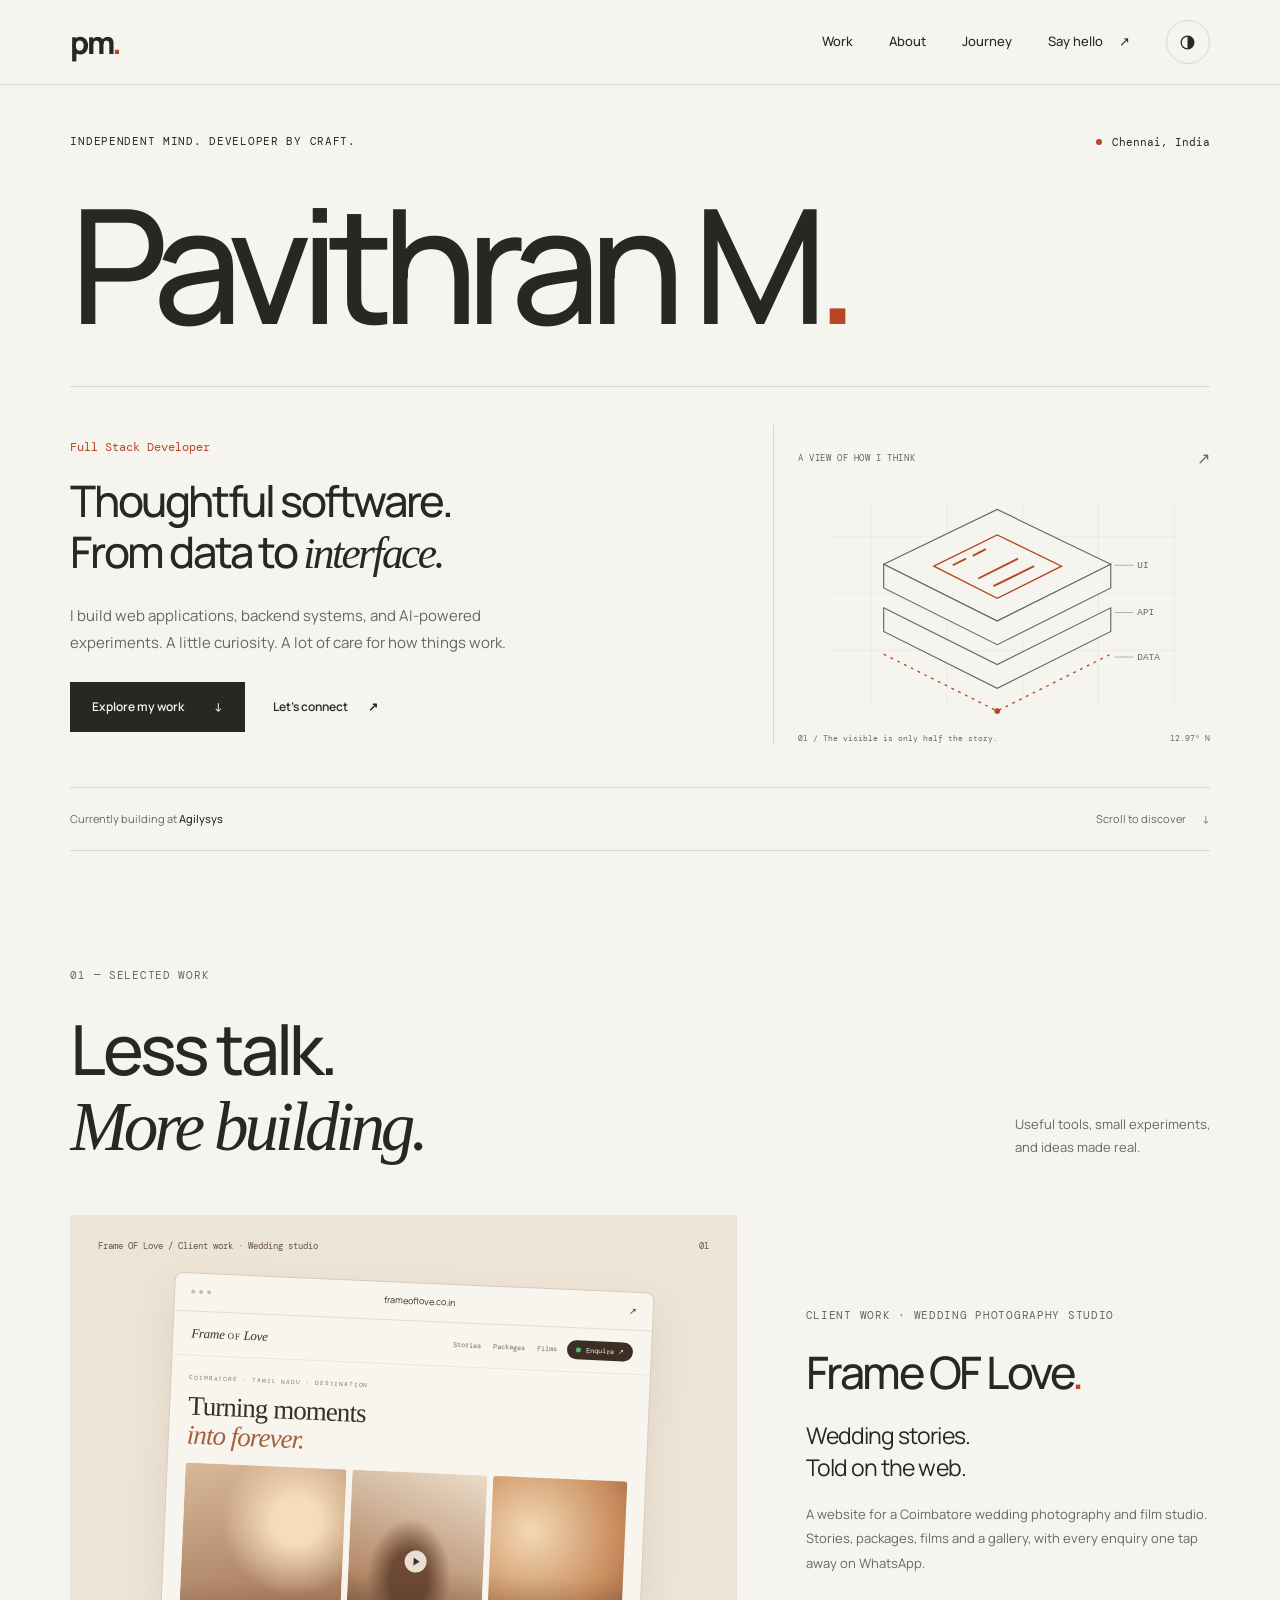
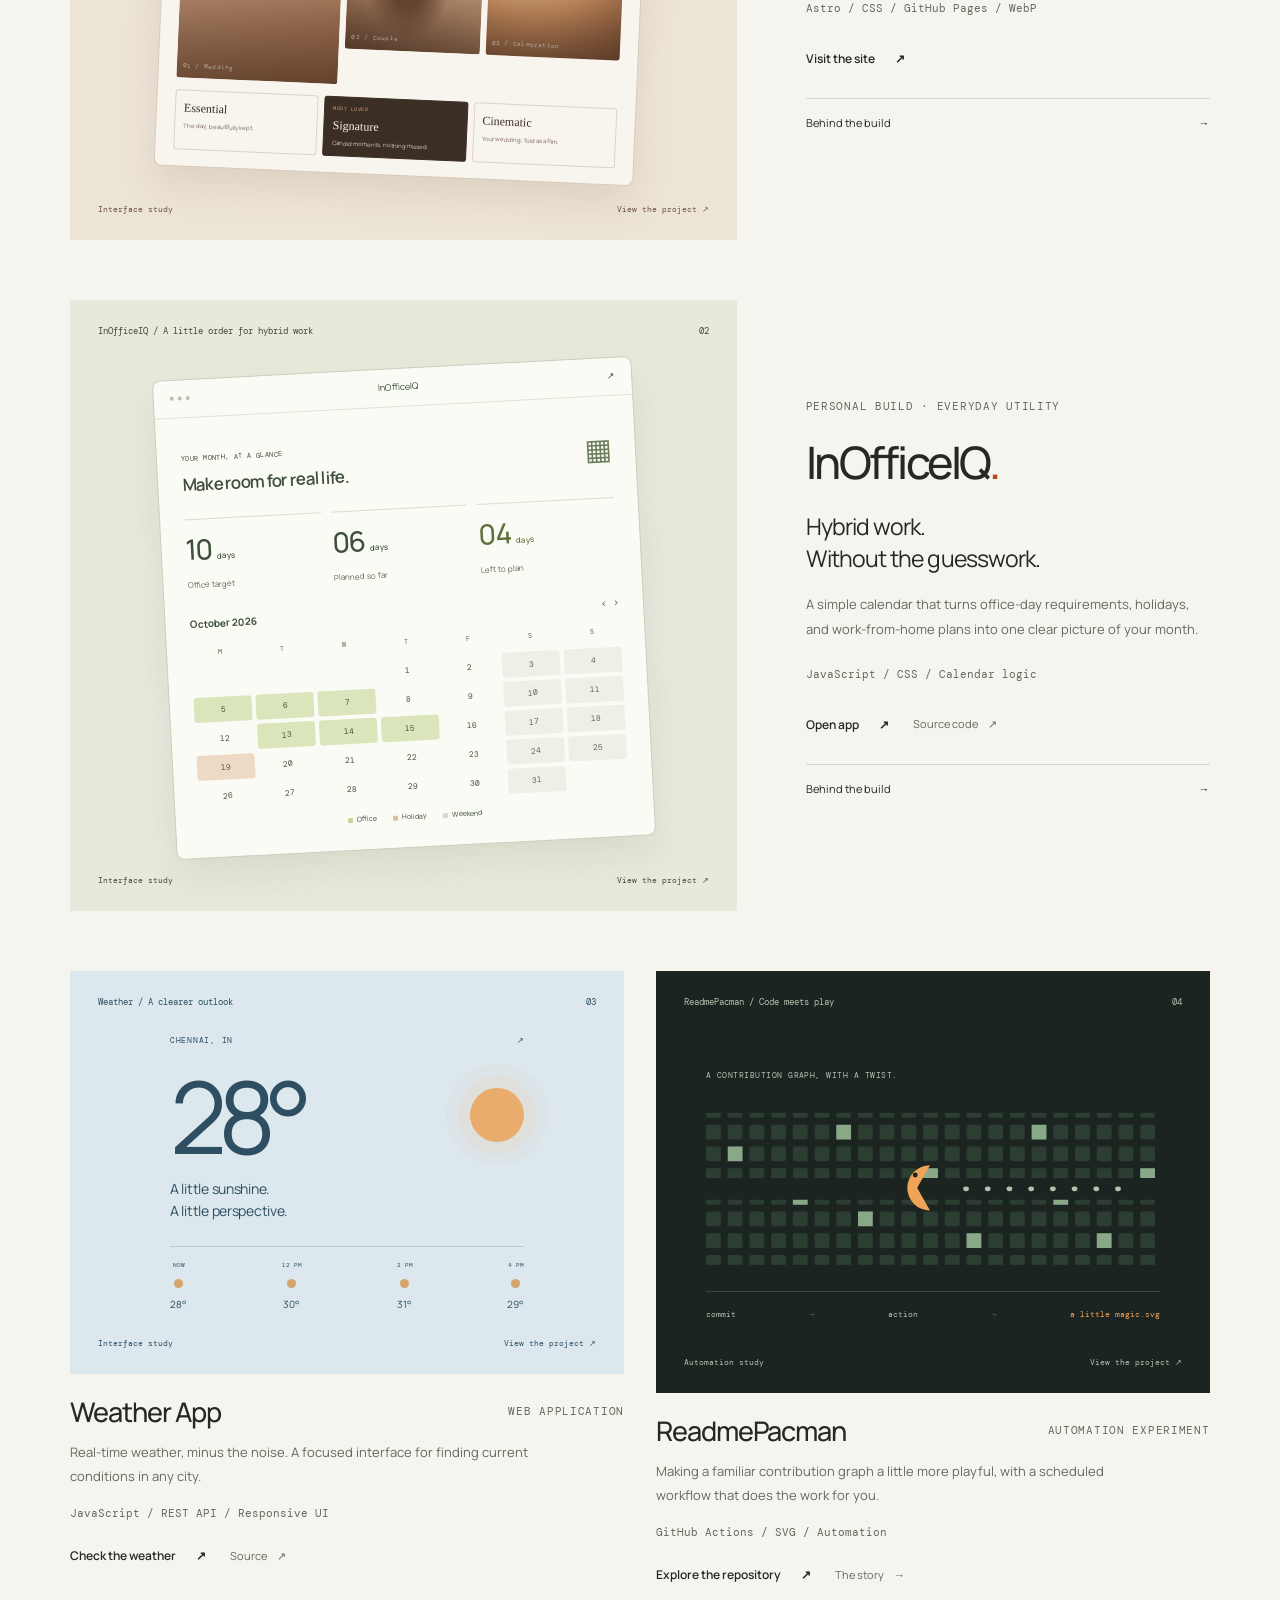
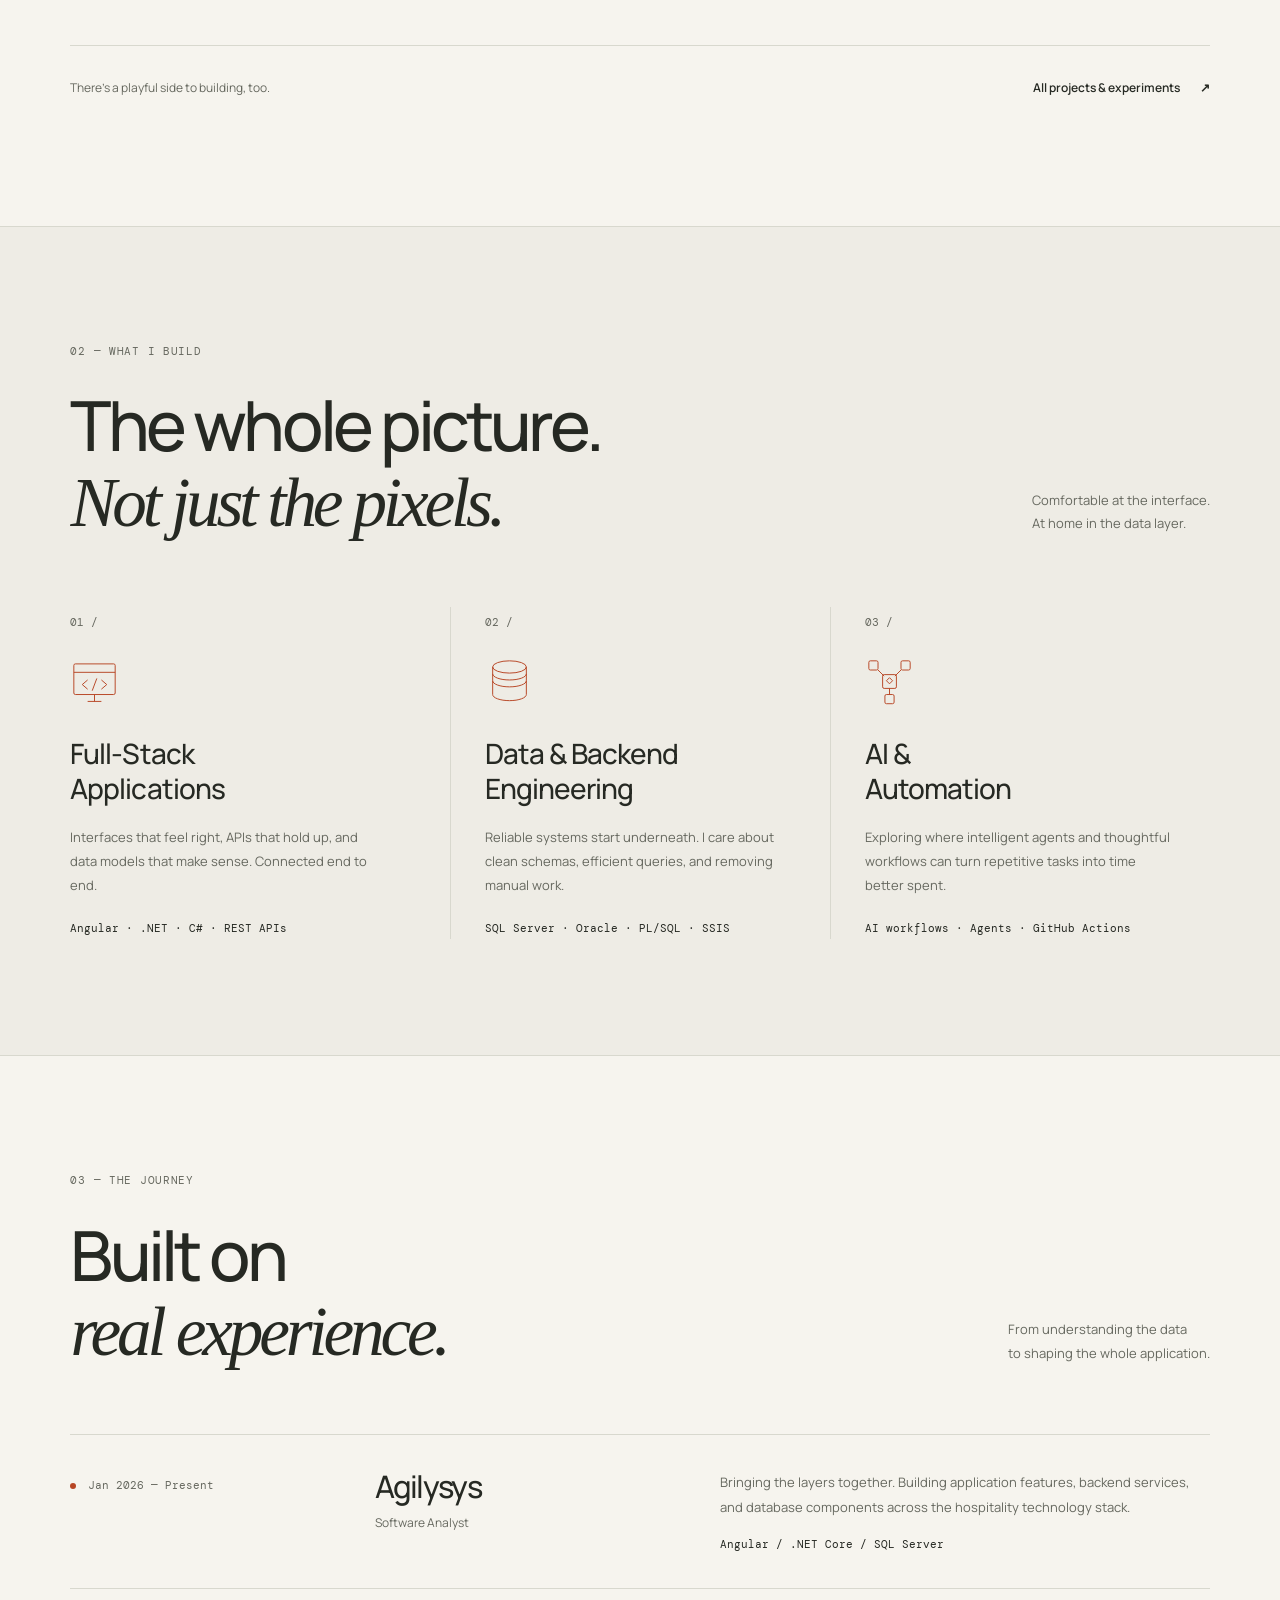
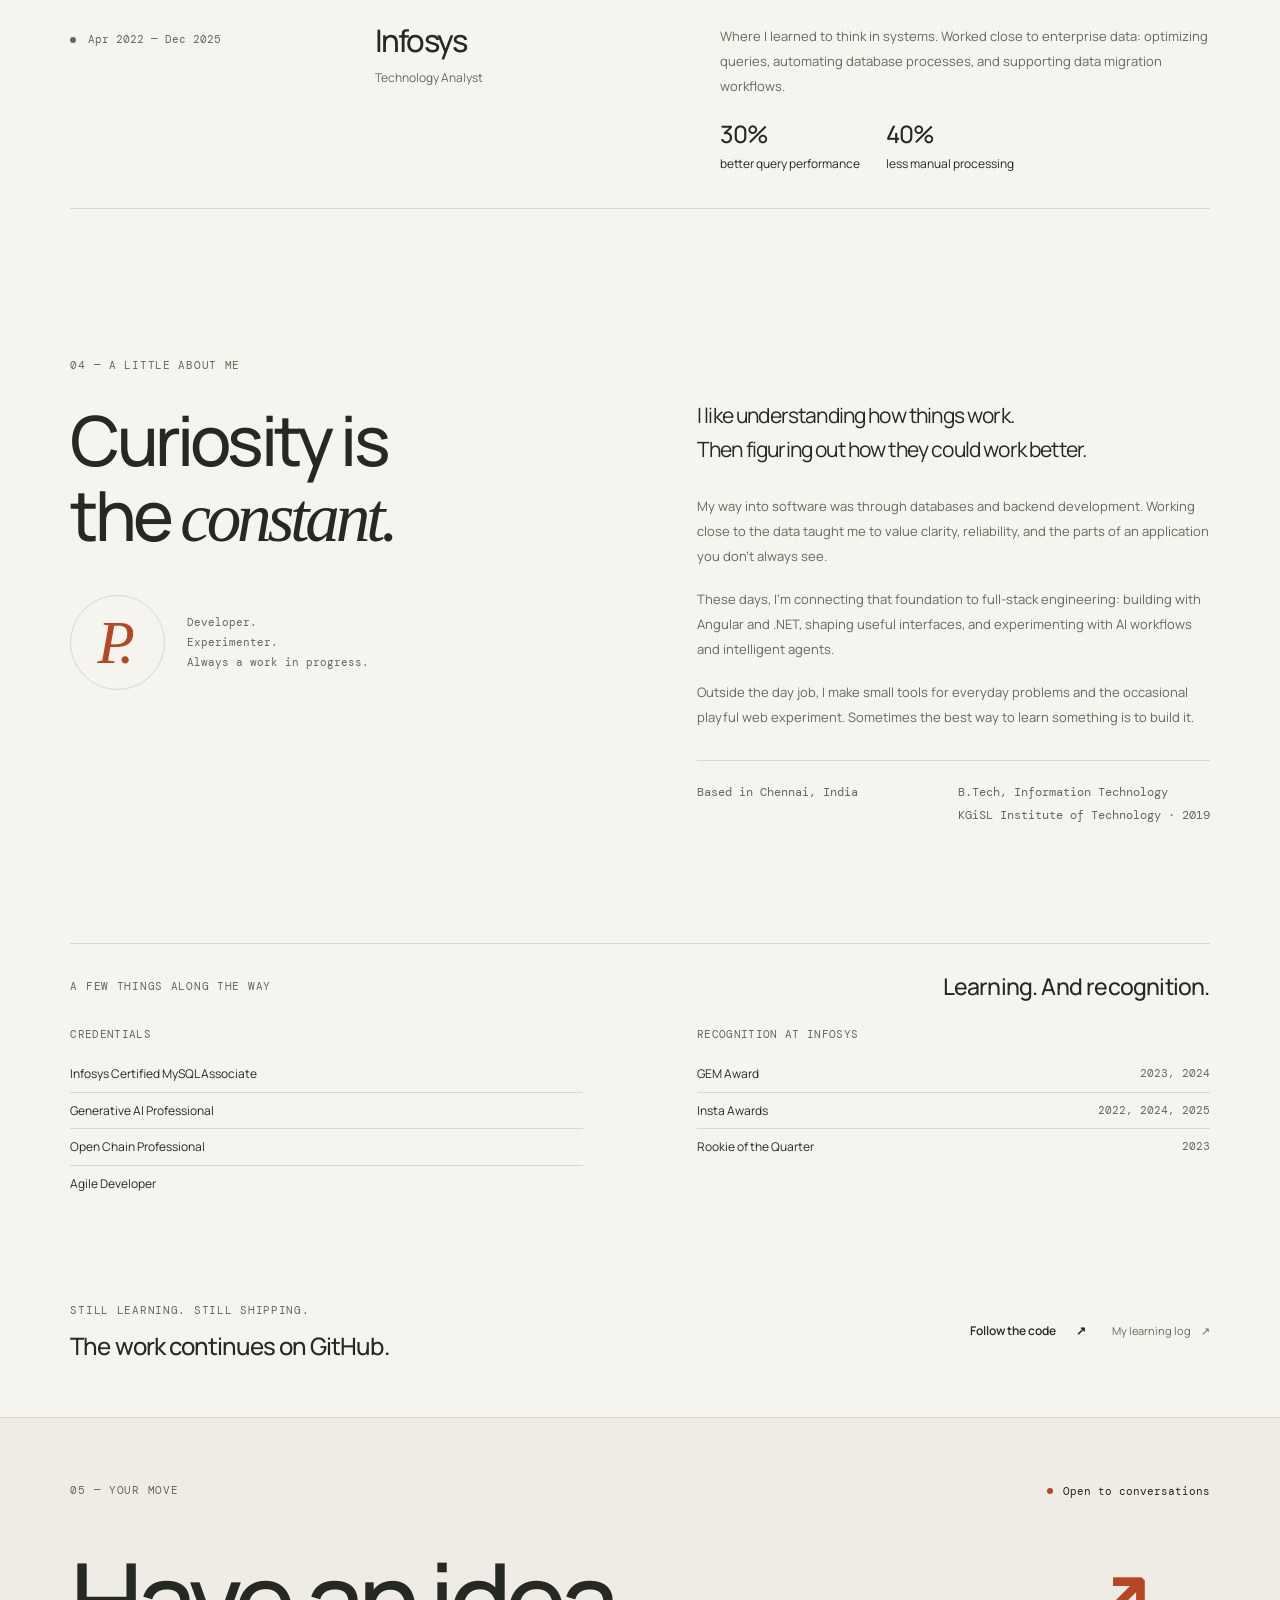
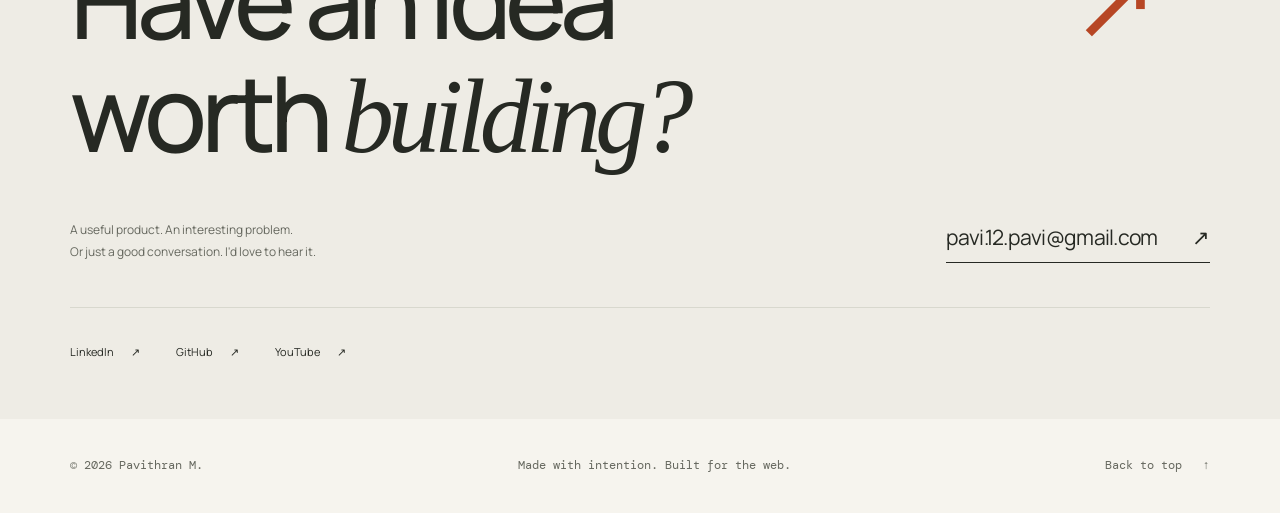
==== commit f89d91e9: "Updates" ====
--- a/index.html
+++ b/index.html
@@ -91,8 +91,17 @@
       <div class="section-heading reveal"><div><p class="eyebrow section-index">01 — Selected work</p><h2 id="work-title">Less talk.<br><em>More building.</em></h2></div><p class="section-note">Useful tools, small experiments,<br>and ideas made real.</p></div>
 
       <article class="featured-project reveal">
+        <a class="project-visual fol-visual" href="projects.html#frameoflove" aria-label="Read the Frame OF Love project story">
+          <div class="visual-topline" aria-hidden="true"><span>Frame OF Love / Client work · Wedding studio</span><span>01</span></div>
+          <div aria-hidden="true"><div class="fol-window"><div class="window-bar"><span class="window-dots"><i></i><i></i><i></i></span><span>frameoflove.co.in</span><span>↗</span></div><div class="fol-nav"><span class="fol-brand">Frame <b>OF</b> Love</span><span class="fol-links"><span>Stories</span><span>Packages</span><span>Films</span></span><span class="fol-enquire"><i></i>Enquire ↗</span></div><div class="fol-hero"><span class="fol-eyebrow">COIMBATORE · TAMIL NADU · DESTINATION</span><strong class="fol-headline">Turning moments<br><em>into forever.</em></strong></div><div class="fol-stories"><span class="fol-photo fol-photo-1"><small>01 / Wedding</small></span><span class="fol-photo fol-photo-2"><span class="fol-play"></span><small>02 / Couple</small></span><span class="fol-photo fol-photo-3"><small>03 / Celebration</small></span></div><div class="fol-packages"><span><b>Essential</b><small>The day, beautifully kept.</small></span><span class="fol-loved"><em>MOST LOVED</em><b>Signature</b><small>Candid moments, nothing missed.</small></span><span><b>Cinematic</b><small>Your wedding, told as a film.</small></span></div></div></div>
+          <span class="visual-caption" aria-hidden="true">Interface study <span>View the project ↗</span></span>
+        </a>
+        <div class="featured-copy"><p class="eyebrow">Client work · Wedding photography studio</p><h3>Frame OF Love<span class="accent">.</span></h3><p class="project-deck">Wedding stories. <br>Told on the web.</p><p>A website for a Coimbatore wedding photography and film studio. Stories, packages, films and a gallery, with every enquiry one tap away on WhatsApp.</p><p class="project-stack">Astro / CSS / GitHub Pages / WebP</p><div class="project-links"><a class="text-link" href="https://frameoflove.co.in/" target="_blank" rel="noopener noreferrer">Visit the site <span aria-hidden="true">↗</span></a></div><a class="project-story-link" href="projects.html#frameoflove">Behind the build <span aria-hidden="true">→</span></a></div>
+      </article>
+
+      <article class="featured-project reveal">
         <a class="project-visual office-visual" href="projects.html#inofficeiq" aria-label="Read the InOfficeIQ project story">
-          <div class="visual-topline" aria-hidden="true"><span>InOfficeIQ / A little order for hybrid work</span><span>01</span></div>
+          <div class="visual-topline" aria-hidden="true"><span>InOfficeIQ / A little order for hybrid work</span><span>02</span></div>
           <div class="office-window" aria-hidden="true">
             <div class="window-bar"><span class="window-dots"><i></i><i></i><i></i></span><span>InOfficeIQ</span><span>↗</span></div>
             <div class="office-body"><div class="office-title"><div><span class="mock-label">YOUR MONTH, AT A GLANCE</span><strong>Make room for real life.</strong></div><span class="calendar-icon">▦</span></div>
@@ -104,13 +113,13 @@
           </div>
           <span class="visual-caption" aria-hidden="true">Interface study <span>View the project ↗</span></span>
         </a>
-        <div class="featured-copy"><p class="eyebrow">Featured build · Everyday utility</p><h3>InOfficeIQ<span class="accent">.</span></h3><p class="project-deck">Hybrid work.<br>Without the guesswork.</p><p>A simple calendar that turns office-day requirements, holidays, and work-from-home plans into one clear picture of your month.</p><p class="project-stack">JavaScript / CSS / Calendar logic</p><div class="project-links"><a class="text-link" href="https://pavithran-p12.github.io/InOfficeIQ/" target="_blank" rel="noopener noreferrer">Open app <span aria-hidden="true">↗</span></a><a class="quiet-link" href="https://github.com/Pavithran-P12/InOfficeIQ" target="_blank" rel="noopener noreferrer">Source code <span aria-hidden="true">↗</span></a></div><a class="project-story-link" href="projects.html#inofficeiq">Behind the build <span aria-hidden="true">→</span></a></div>
+        <div class="featured-copy"><p class="eyebrow">Personal build · Everyday utility</p><h3>InOfficeIQ<span class="accent">.</span></h3><p class="project-deck">Hybrid work. <br>Without the guesswork.</p><p>A simple calendar that turns office-day requirements, holidays, and work-from-home plans into one clear picture of your month.</p><p class="project-stack">JavaScript / CSS / Calendar logic</p><div class="project-links"><a class="text-link" href="https://pavithran-p12.github.io/InOfficeIQ/" target="_blank" rel="noopener noreferrer">Open app <span aria-hidden="true">↗</span></a><a class="quiet-link" href="https://github.com/Pavithran-P12/InOfficeIQ" target="_blank" rel="noopener noreferrer">Source code <span aria-hidden="true">↗</span></a></div><a class="project-story-link" href="projects.html#inofficeiq">Behind the build <span aria-hidden="true">→</span></a></div>
       </article>
 
       <div class="project-pair">
         <article class="secondary-project reveal">
           <a class="project-visual weather-visual" href="projects.html#weather" aria-label="Read the Weather App project story">
-            <div class="visual-topline" aria-hidden="true"><span>Weather / A clearer outlook</span><span>02</span></div>
+            <div class="visual-topline" aria-hidden="true"><span>Weather / A clearer outlook</span><span>03</span></div>
             <div class="weather-interface" aria-hidden="true"><div class="weather-place"><span>CHENNAI, IN</span><span>↗</span></div><div class="weather-current"><span class="weather-degree">28°</span><span class="weather-sun"></span></div><p>A little sunshine.<br>A little perspective.</p><div class="weather-forecast"><div><span>NOW</span><i></i><strong>28°</strong></div><div><span>12 PM</span><i></i><strong>30°</strong></div><div><span>2 PM</span><i></i><strong>31°</strong></div><div><span>4 PM</span><i></i><strong>29°</strong></div></div></div>
             <span class="visual-caption" aria-hidden="true">Interface study <span>View the project ↗</span></span>
           </a>
@@ -118,7 +127,7 @@
         </article>
         <article class="secondary-project reveal">
           <a class="project-visual pacman-visual" href="projects.html#readmepacman" aria-label="Read the ReadmePacman project story">
-            <div class="visual-topline" aria-hidden="true"><span>ReadmePacman / Code meets play</span><span>03</span></div>
+            <div class="visual-topline" aria-hidden="true"><span>ReadmePacman / Code meets play</span><span>04</span></div>
             <div class="pacman-interface" aria-hidden="true"><span class="mock-label">A CONTRIBUTION GRAPH, WITH A TWIST.</span><svg viewBox="0 0 460 170" fill="none"><defs><pattern id="contribution-blocks" x="0" y="0" width="22" height="22" patternUnits="userSpaceOnUse"><rect width="15" height="15" rx="2" fill="#2c3d32"/></pattern></defs><rect x="0" y="10" width="460" height="154" fill="url(#contribution-blocks)"/><path d="M22 44h15v15H22zm66 44h15v15H88zm44-66h15v15h-15zm22 88h15v15h-15zm66-44h15v15h-15zm44 66h15v15h-15zm66-110h15v15h-15zm22 66h15v15h-15zm44 44h15v15h-15zm44-66h15v15h-15z" fill="#89a887"/><path d="M0 76h460v22H0z" fill="#1b2420"/><path d="M227 63a23 23 0 1 0 0 46l-13-23Z" fill="#efa457"/><path d="M263 87h165" stroke="#b5bfae" stroke-width="5" stroke-linecap="round" stroke-dasharray="1 21"/><circle cx="212" cy="73" r="2.5" fill="#1b2420"/></svg><div class="workflow-line"><span>commit</span><i>→</i><span>action</span><i>→</i><span class="workflow-output">a little magic.svg</span></div></div>
             <span class="visual-caption" aria-hidden="true">Automation study <span>View the project ↗</span></span>
           </a>
--- a/style.css
+++ b/style.css
@@ -2432,3 +2432,263 @@
     margin-top: 20px;
   }
 }
+
+/* Frame OF Love: client-work mockup (decorative, aria-hidden) */
+.featured-project + .featured-project {
+  margin-top: 60px;
+}
+.fol-visual {
+  background: #ede4d8;
+  color: #6b5442;
+  min-height: 526px;
+}
+.case-study .fol-visual {
+  min-height: 485px;
+}
+.fol-window {
+  width: 80%;
+  max-width: 480px;
+  margin: 5px auto 27px;
+  overflow: hidden;
+  background: #f8f4ee;
+  color: #3a2e25;
+  border: 1px solid #d9cbb9;
+  border-radius: 8px;
+  box-shadow: 0 18px 36px #6b4f331f;
+  transform: rotate(2.5deg);
+  transition: transform .5s cubic-bezier(.2,.65,.3,1);
+}
+.project-visual:hover .fol-window {
+  transform: rotate(0) translateY(-5px);
+}
+.fol-window .window-bar {
+  border-bottom-color: #e6dccf;
+}
+.fol-window .window-dots i {
+  background: #cdbba5;
+}
+.fol-nav {
+  display: flex;
+  align-items: center;
+  justify-content: space-between;
+  gap: 10px;
+  padding: 11px 18px;
+  border-bottom: 1px solid #eee5da;
+}
+.fol-brand {
+  font-family: var(--serif);
+  font-size: 13px;
+  font-style: italic;
+  letter-spacing: -.02em;
+}
+.fol-brand b {
+  font-style: normal;
+  font-weight: 400;
+  font-size: 9px;
+  letter-spacing: .08em;
+}
+.fol-links {
+  display: flex;
+  gap: 12px;
+  margin-left: auto;
+  font-family: var(--mono);
+  font-size: 7px;
+  color: #7d6a5a;
+}
+.fol-enquire {
+  display: inline-flex;
+  align-items: center;
+  gap: 5px;
+  padding: 4px 9px;
+  border-radius: 999px;
+  background: #3a2e25;
+  color: #f8f4ee;
+  font-family: var(--mono);
+  font-size: 7px;
+}
+.fol-enquire i {
+  width: 5px;
+  height: 5px;
+  border-radius: 50%;
+  background: #4fc06e;
+}
+.fol-hero {
+  display: flex;
+  flex-direction: column;
+  gap: 8px;
+  padding: 18px 18px 14px;
+}
+.fol-eyebrow {
+  font-family: var(--mono);
+  font-size: 6px;
+  letter-spacing: .14em;
+  color: #8a7563;
+}
+.fol-headline {
+  font-family: var(--serif);
+  font-size: 27px;
+  font-weight: 400;
+  line-height: 1.05;
+  letter-spacing: -.035em;
+}
+.fol-headline em {
+  color: #a5603d;
+}
+.fol-stories {
+  display: grid;
+  grid-template-columns: 1.2fr 1fr 1fr;
+  gap: 6px;
+  padding: 0 18px;
+}
+.fol-photo {
+  position: relative;
+  display: flex;
+  align-items: flex-end;
+  aspect-ratio: 3/4;
+  padding: 6px;
+  border-radius: 3px;
+  overflow: hidden;
+}
+.fol-photo small {
+  position: relative;
+  font-family: var(--mono);
+  font-size: 6px;
+  color: #fff8ef;
+  letter-spacing: .04em;
+}
+.fol-photo-1 {
+  background: radial-gradient(circle at 70% 25%, #f6dcb8 0 12%, transparent 38%), linear-gradient(165deg, #d9b99b, #8c5a3c);
+}
+.fol-photo-2 {
+  background: radial-gradient(ellipse at 45% 60%, #6e4a35 0 18%, transparent 40%), linear-gradient(200deg, #eadbc8, #b58a6a 65%, #6e4a35);
+}
+.fol-photo-3 {
+  background: radial-gradient(circle at 30% 30%, #f3d9b5, #c98d5e 55%, #7a4c33);
+}
+.fol-photo::after {
+  content: '';
+  position: absolute;
+  inset: 0;
+  background: linear-gradient(to top, #2a1d1466, transparent 45%);
+}
+.fol-play {
+  position: absolute;
+  z-index: 1;
+  top: 50%;
+  left: 50%;
+  width: 22px;
+  height: 22px;
+  margin: -11px 0 0 -11px;
+  border-radius: 50%;
+  background: #fff8efd9;
+}
+.fol-play::before {
+  content: '';
+  position: absolute;
+  top: 7px;
+  left: 9px;
+  border-left: 6px solid #3a2e25;
+  border-block: 4px solid transparent;
+}
+.fol-packages {
+  display: grid;
+  grid-template-columns: repeat(3, 1fr);
+  gap: 6px;
+  padding: 12px 18px 16px;
+}
+.fol-packages > span {
+  display: flex;
+  flex-direction: column;
+  gap: 3px;
+  min-width: 0;
+  padding: 8px;
+  border: 1px solid #e0d3c3;
+  border-radius: 3px;
+}
+.fol-packages b {
+  font-family: var(--serif);
+  font-size: 12px;
+  font-weight: 400;
+}
+.fol-packages small {
+  font-size: 6px;
+  line-height: 1.4;
+  color: #7d6a5a;
+}
+.fol-packages .fol-loved {
+  background: #3a2e25;
+  border-color: #3a2e25;
+  color: #f8f4ee;
+}
+.fol-packages .fol-loved small {
+  color: #d9cbb9;
+}
+.fol-loved em {
+  font-family: var(--mono);
+  font-size: 5px;
+  font-style: normal;
+  letter-spacing: .1em;
+  color: #e7a57f;
+}
+@media (max-width: 1050px) {
+  .fol-visual {
+    min-height: 480px;
+  }
+  .fol-window {
+    width: 85%;
+  }
+}
+@media (max-width: 760px) {
+  .featured-project + .featured-project {
+    margin-top: 38px;
+  }
+  .fol-window {
+    width: 78%;
+    max-width: 410px;
+  }
+  .fol-headline {
+    font-size: 23px;
+  }
+}
+@media (max-width: 480px) {
+  .fol-visual,
+  .case-study .fol-visual {
+    min-height: 420px;
+  }
+  .fol-window {
+    width: 84%;
+  }
+  .fol-links {
+    display: none;
+  }
+  .fol-headline {
+    font-size: 19px;
+  }
+  .fol-nav,
+  .fol-hero {
+    padding-inline: 12px;
+  }
+  .fol-stories {
+    padding-inline: 12px;
+  }
+  .fol-packages {
+    padding: 10px 12px 12px;
+    gap: 4px;
+  }
+  .fol-packages > span {
+    padding: 5px;
+  }
+  .fol-packages b {
+    font-size: 10px;
+  }
+}
+@media (prefers-reduced-motion: reduce) {
+  .project-visual:hover .fol-window {
+    transform: rotate(2.5deg);
+  }
+}
+@media print {
+  .fol-visual {
+    break-inside: avoid;
+  }
+}
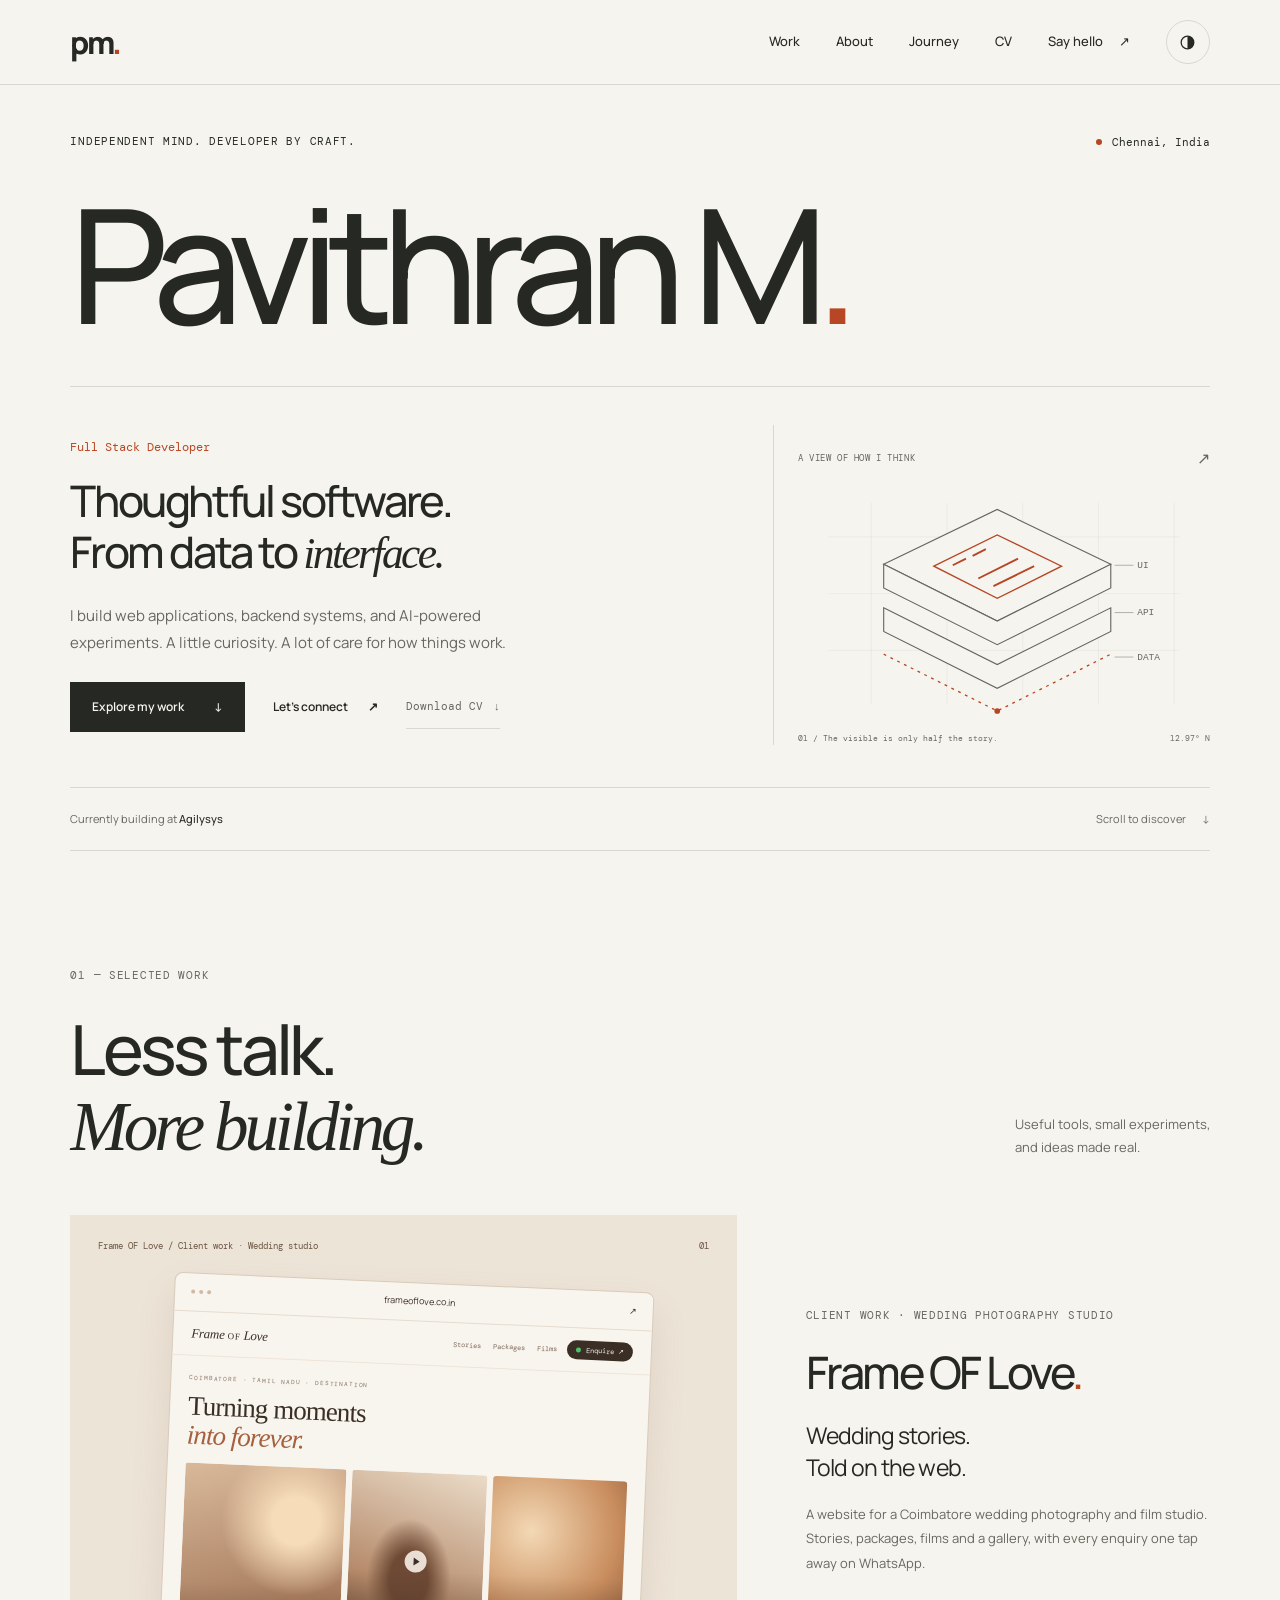
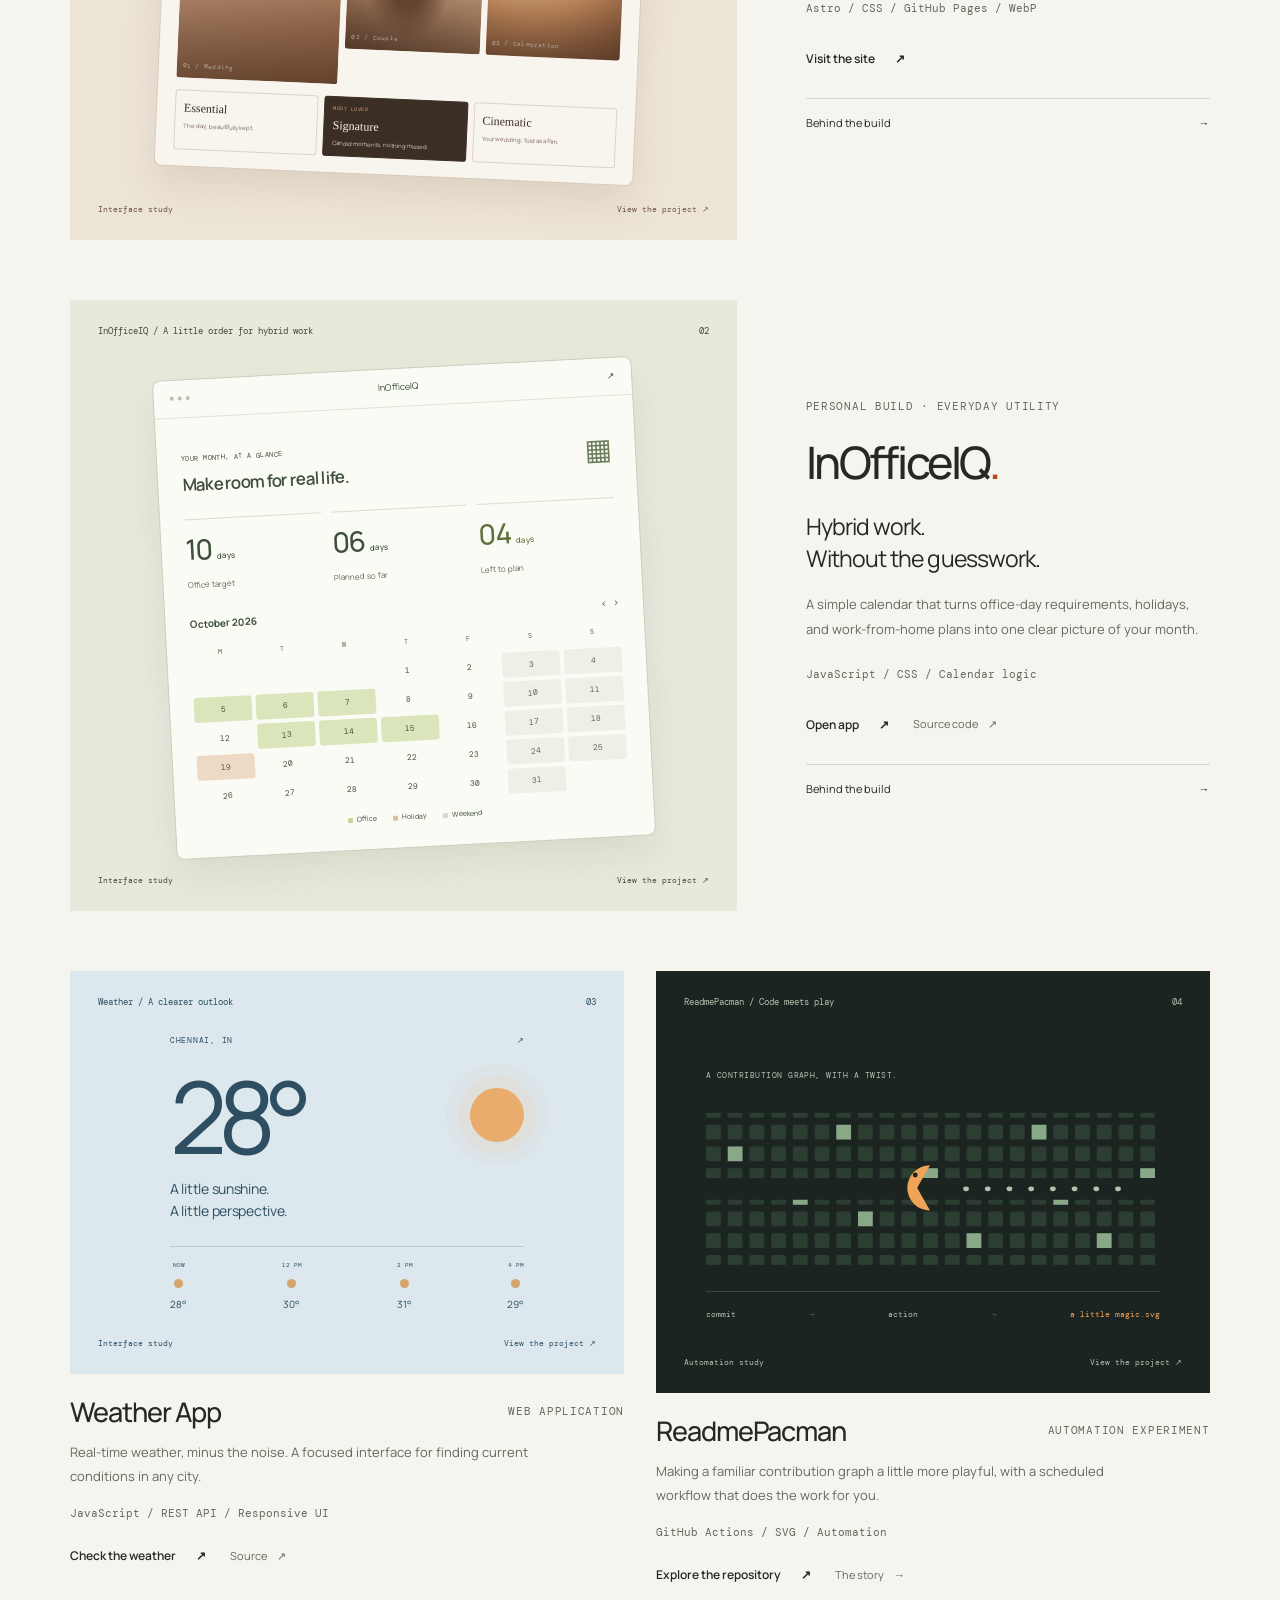
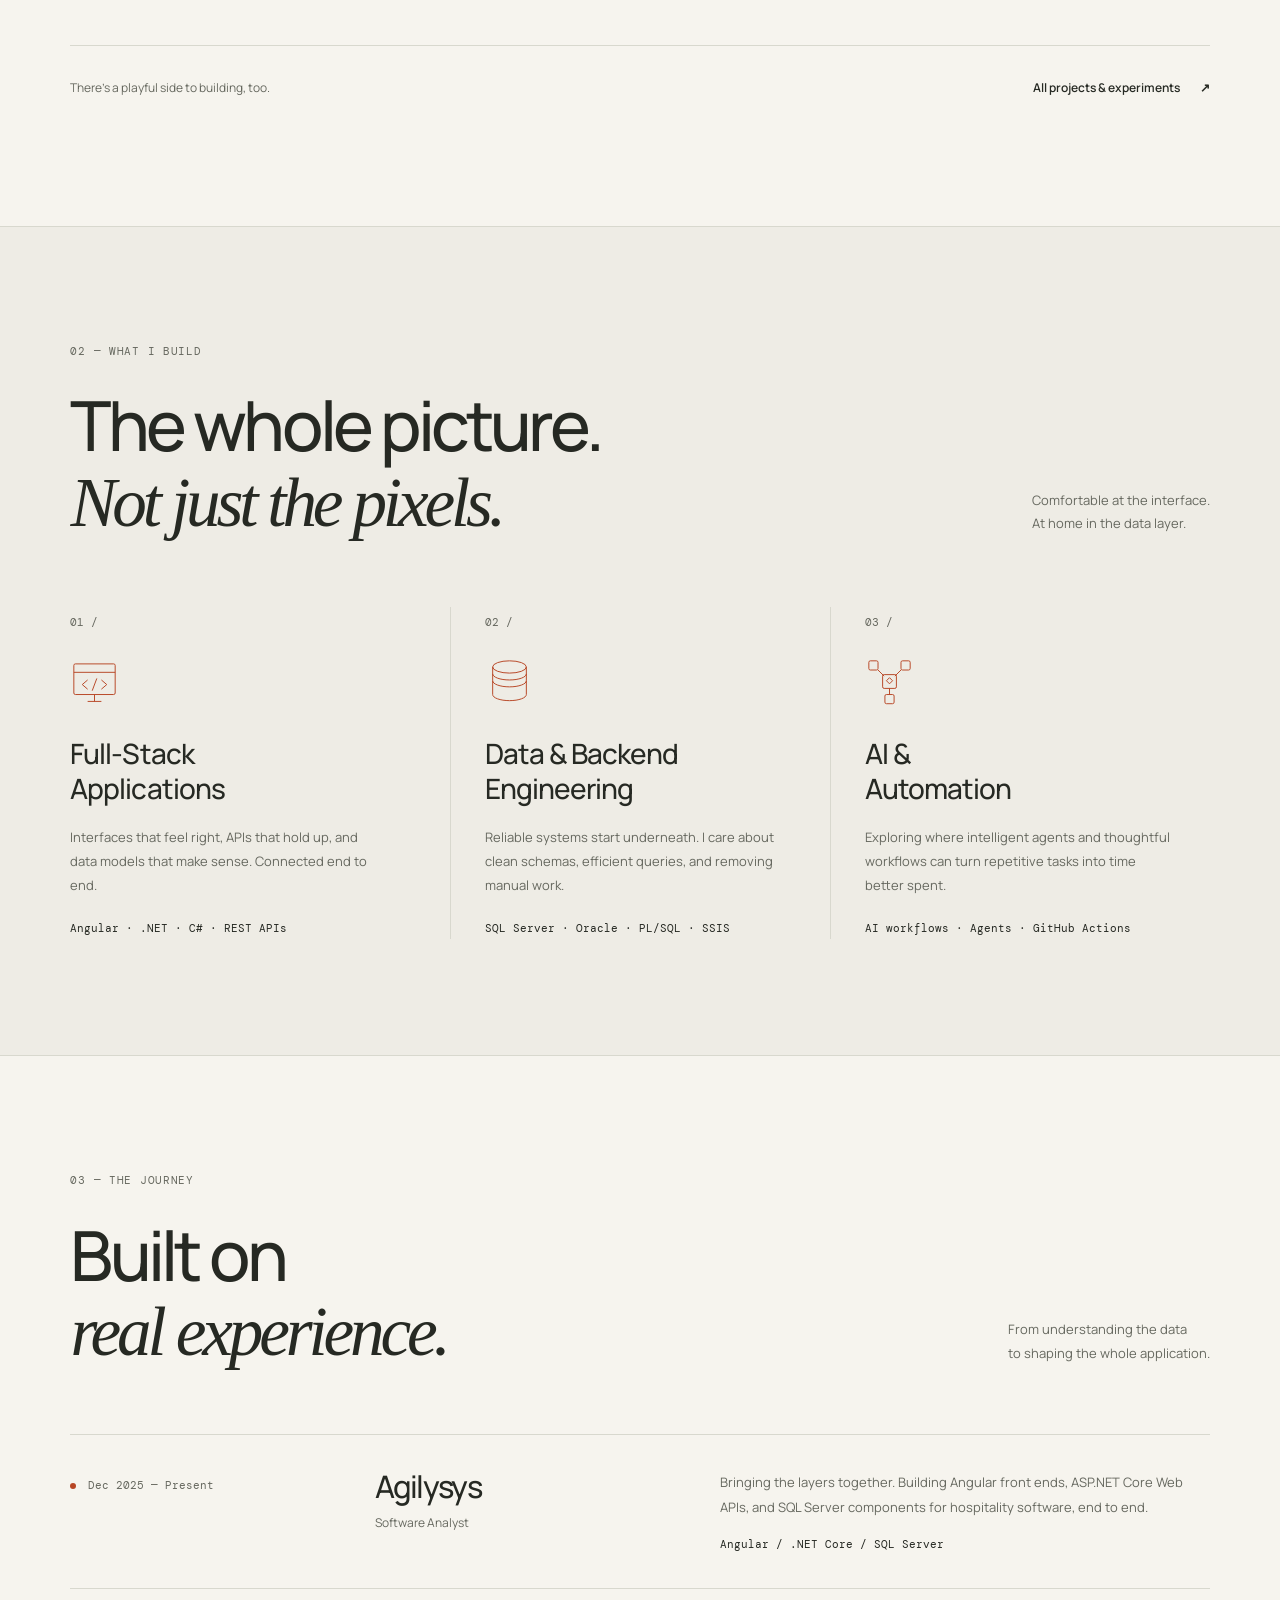
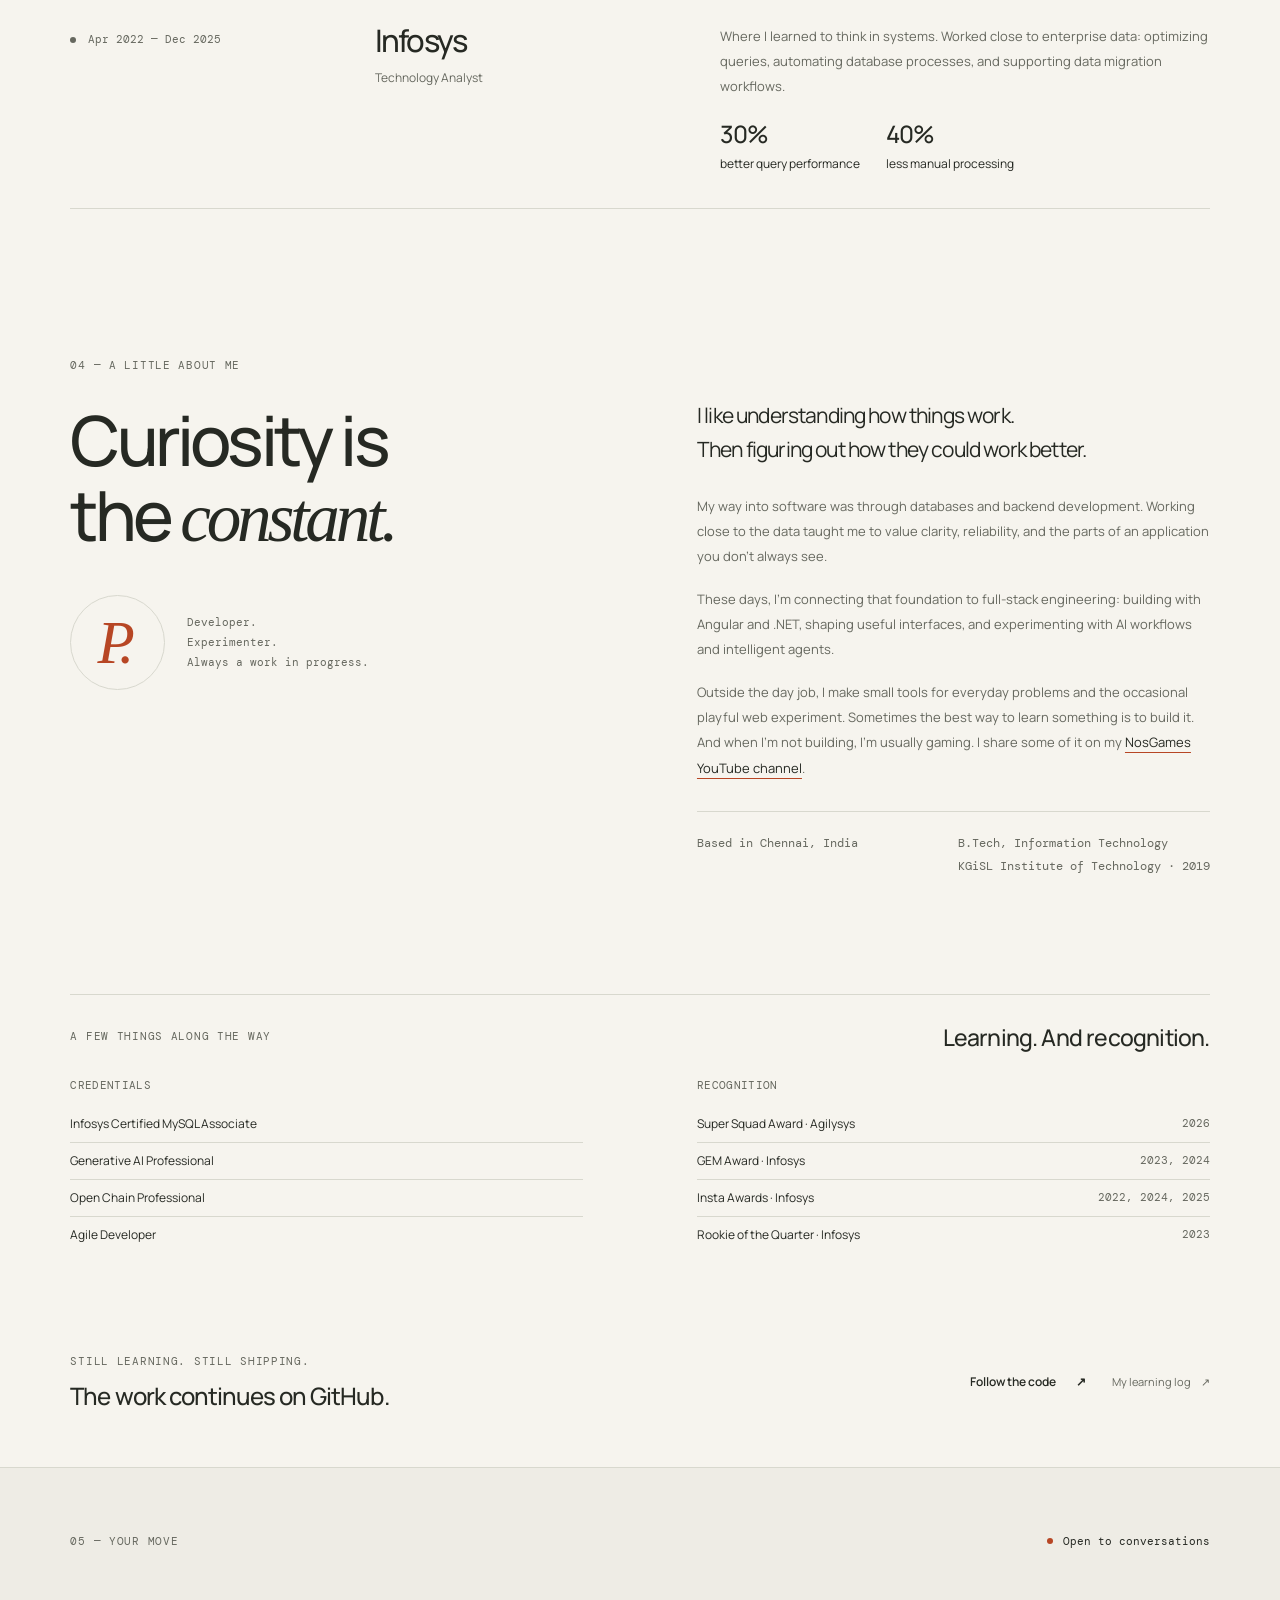
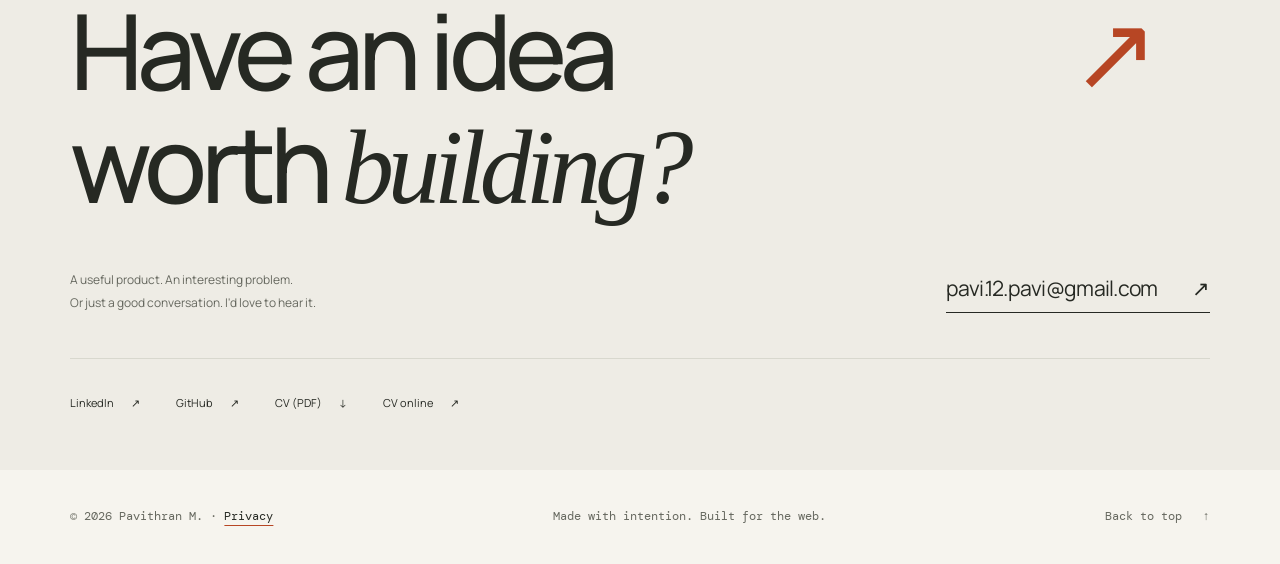
==== commit a90cb999: "Updates to the CV" ====
--- a/index.html
+++ b/index.html
@@ -29,7 +29,7 @@
   <meta name="twitter:description" content="Thoughtful software. From data to interface.">
   <meta name="twitter:image" content="https://pavithranm.in/assets/social-preview.png">
   <script type="application/ld+json">
-  {"@context":"https://schema.org","@graph":[{"@type":"Person","@id":"https://pavithranm.in/#person","name":"Pavithran M","jobTitle":"Software Analyst","url":"https://pavithranm.in/","email":"mailto:pavi.12.pavi@gmail.com","worksFor":{"@type":"Organization","name":"Agilysys"},"address":{"@type":"PostalAddress","addressLocality":"Chennai","addressRegion":"Tamil Nadu","addressCountry":"IN"},"sameAs":["https://github.com/Pavithran-P12","https://www.linkedin.com/in/pavithranm/","https://www.youtube.com/@NosGames_p12"],"knowsAbout":["Angular","ASP.NET Core","C#","SQL Server","Oracle","PL/SQL","REST APIs","Workflow Automation"],"alumniOf":{"@type":"CollegeOrUniversity","name":"KGiSL Institute of Technology"}},{"@type":"WebSite","name":"Pavithran M. — Developer & Builder","url":"https://pavithranm.in/","author":{"@id":"https://pavithranm.in/#person"}}]}
+  {"@context":"https://schema.org","@graph":[{"@type":"Person","@id":"https://pavithranm.in/#person","name":"Pavithran M","jobTitle":"Software Analyst","url":"https://pavithranm.in/","email":"mailto:pavi.12.pavi@gmail.com","worksFor":{"@type":"Organization","name":"Agilysys"},"address":{"@type":"PostalAddress","addressLocality":"Chennai","addressRegion":"Tamil Nadu","addressCountry":"IN"},"sameAs":["https://github.com/Pavithran-P12","https://www.linkedin.com/in/pavithranm/"],"knowsAbout":["Angular","ASP.NET Core","C#","SQL Server","Oracle","PL/SQL","REST APIs","Workflow Automation"],"alumniOf":{"@type":"CollegeOrUniversity","name":"KGiSL Institute of Technology"}},{"@type":"WebSite","name":"Pavithran M. — Developer & Builder","url":"https://pavithranm.in/","author":{"@id":"https://pavithranm.in/#person"}}]}
   </script>
   <script src="main.js" defer></script>
 </head>
@@ -42,6 +42,7 @@
         <a href="#projects" data-section="projects">Work</a>
         <a href="#about" data-section="about">About</a>
         <a href="#experience" data-section="experience">Journey</a>
+        <a href="cv/index.html">CV</a>
         <a class="nav-contact" href="#contact" data-section="contact">Say hello <span aria-hidden="true">↗</span></a>
       </nav>
       <div class="header-actions">
@@ -65,6 +66,7 @@
           <div class="hero-actions">
             <a class="button button-primary" href="#projects">Explore my work <span aria-hidden="true">↓</span></a>
             <a class="text-link" href="#contact">Let's connect <span aria-hidden="true">↗</span></a>
+            <a class="cv-link" href="assets/Pavithran-M-CV.pdf" download="Pavithran-M-CV.pdf">Download CV <span aria-hidden="true">↓</span></a>
           </div>
         </div>
         <figure class="system-study" aria-label="An illustration of my full-stack approach, connecting an interface, an API, and a database">
@@ -150,25 +152,25 @@
     <section class="experience-section container section-space" id="experience" aria-labelledby="experience-title">
       <div class="section-heading reveal"><div><p class="eyebrow section-index">03 — The journey</p><h2 id="experience-title">Built on<br><em>real experience.</em></h2></div><p class="section-note">From understanding the data<br>to shaping the whole application.</p></div>
       <div class="experience-list">
-        <article class="experience-row reveal"><div class="experience-date"><span class="status-dot" aria-hidden="true"></span><span><time datetime="2026-01">Jan 2026</time> — Present</span></div><div class="experience-company"><h3>Agilysys</h3><p>Software Analyst</p></div><div class="experience-story"><p>Bringing the layers together. Building application features, backend services, and database components across the hospitality technology stack.</p><span class="experience-focus">Angular / .NET Core / SQL Server</span></div></article>
+        <article class="experience-row reveal"><div class="experience-date"><span class="status-dot" aria-hidden="true"></span><span><time datetime="2025-12">Dec 2025</time> — Present</span></div><div class="experience-company"><h3>Agilysys</h3><p>Software Analyst</p></div><div class="experience-story"><p>Bringing the layers together. Building Angular front ends, ASP.NET Core Web APIs, and SQL Server components for hospitality software, end to end.</p><span class="experience-focus">Angular / .NET Core / SQL Server</span></div></article>
         <article class="experience-row reveal"><div class="experience-date"><span class="timeline-dot" aria-hidden="true"></span><span><time datetime="2022-04">Apr 2022</time> — <time datetime="2025-12">Dec 2025</time></span></div><div class="experience-company"><h3>Infosys</h3><p>Technology Analyst</p></div><div class="experience-story"><p>Where I learned to think in systems. Worked close to enterprise data: optimizing queries, automating database processes, and supporting data migration workflows.</p><div class="impact-notes"><span><strong>30%</strong> better query performance</span><span><strong>40%</strong> less manual processing</span></div></div></article>
       </div>
     </section>
 
     <section class="about-section container section-space" id="about" aria-labelledby="about-title">
       <div class="about-title reveal"><p class="eyebrow section-index">04 — A little about me</p><h2 id="about-title">Curiosity is<br>the <em>constant.</em></h2><div class="personal-note"><span class="personal-mark" aria-hidden="true">P.</span><span>Developer.<br>Experimenter.<br>Always a work in progress.</span></div></div>
-      <div class="about-copy reveal"><p class="about-lead">I like understanding how things work.<br>Then figuring out how they could work better.</p><p>My way into software was through databases and backend development. Working close to the data taught me to value clarity, reliability, and the parts of an application you don't always see.</p><p>These days, I'm connecting that foundation to full-stack engineering: building with Angular and .NET, shaping useful interfaces, and experimenting with AI workflows and intelligent agents.</p><p>Outside the day job, I make small tools for everyday problems and the occasional playful web experiment. Sometimes the best way to learn something is to build it.</p><div class="about-meta"><span>Based in Chennai, India</span><span>B.Tech, Information Technology<br>KGiSL Institute of Technology · 2019</span></div></div>
+      <div class="about-copy reveal"><p class="about-lead">I like understanding how things work.<br>Then figuring out how they could work better.</p><p>My way into software was through databases and backend development. Working close to the data taught me to value clarity, reliability, and the parts of an application you don't always see.</p><p>These days, I'm connecting that foundation to full-stack engineering: building with Angular and .NET, shaping useful interfaces, and experimenting with AI workflows and intelligent agents.</p><p>Outside the day job, I make small tools for everyday problems and the occasional playful web experiment. Sometimes the best way to learn something is to build it. And when I'm not building, I'm usually gaming. I share some of it on my <a class="inline-link" href="https://www.youtube.com/@NosGames_p12" target="_blank" rel="noopener noreferrer">NosGames YouTube channel</a>.</p><div class="about-meta"><span>Based in Chennai, India</span><span>B.Tech, Information Technology<br>KGiSL Institute of Technology · 2019</span></div></div>
     </section>
 
     <section class="credentials-section container" id="certifications" aria-labelledby="credentials-title">
       <div class="credentials-heading"><p class="eyebrow section-index">A few things along the way</p><h2 id="credentials-title">Learning. And recognition.</h2></div>
-      <div class="credentials-grid"><div><h3>Credentials</h3><ul class="credential-list"><li>Infosys Certified MySQL Associate</li><li>Generative AI Professional</li><li>Open Chain Professional</li><li>Agile Developer</li></ul></div><div id="awards"><h3>Recognition at Infosys</h3><ul class="credential-list"><li><span>GEM Award</span><span>2023, 2024</span></li><li><span>Insta Awards</span><span>2022, 2024, 2025</span></li><li><span>Rookie of the Quarter</span><span>2023</span></li></ul></div></div>
+      <div class="credentials-grid"><div><h3>Credentials</h3><ul class="credential-list"><li>Infosys Certified MySQL Associate</li><li>Generative AI Professional</li><li>Open Chain Professional</li><li>Agile Developer</li></ul></div><div id="awards"><h3>Recognition</h3><ul class="credential-list"><li><span>Super Squad Award · Agilysys</span><span>2026</span></li><li><span>GEM Award · Infosys</span><span>2023, 2024</span></li><li><span>Insta Awards · Infosys</span><span>2022, 2024, 2025</span></li><li><span>Rookie of the Quarter · Infosys</span><span>2023</span></li></ul></div></div>
     </section>
 
     <aside class="activity-strip container" id="stats" aria-labelledby="activity-title"><div><p class="eyebrow" id="contributions">Still learning. Still shipping.</p><h2 id="activity-title">The work continues on GitHub.</h2></div><div class="activity-links"><a class="text-link" href="https://github.com/Pavithran-P12" target="_blank" rel="noopener noreferrer">Follow the code <span aria-hidden="true">↗</span></a><a class="quiet-link" href="https://github.com/Pavithran-P12/Milestones" target="_blank" rel="noopener noreferrer">My learning log <span aria-hidden="true">↗</span></a></div></aside>
 
-    <section class="contact-section" id="contact" aria-labelledby="contact-title"><div class="container"><div class="contact-top"><p class="eyebrow section-index">05 — Your move</p><span class="location"><span class="status-dot" aria-hidden="true"></span> Open to conversations</span></div><h2 id="contact-title">Have an idea<br>worth <em>building?</em><span class="contact-arrow" aria-hidden="true">↗</span></h2><div class="contact-bottom"><p>A useful product. An interesting problem.<br>Or just a good conversation. I'd love to hear it.</p><a class="email-link" href="mailto:pavi.12.pavi@gmail.com">pavi.12.pavi@gmail.com <span aria-hidden="true">↗</span></a></div><div class="social-links"><a href="https://www.linkedin.com/in/pavithranm/" target="_blank" rel="noopener noreferrer">LinkedIn <span aria-hidden="true">↗</span></a><a href="https://github.com/Pavithran-P12" target="_blank" rel="noopener noreferrer">GitHub <span aria-hidden="true">↗</span></a><a href="https://www.youtube.com/@NosGames_p12" target="_blank" rel="noopener noreferrer">YouTube <span aria-hidden="true">↗</span></a></div></div></section>
+    <section class="contact-section" id="contact" aria-labelledby="contact-title"><div class="container"><div class="contact-top"><p class="eyebrow section-index">05 — Your move</p><span class="location"><span class="status-dot" aria-hidden="true"></span> Open to conversations</span></div><h2 id="contact-title">Have an idea<br>worth <em>building?</em><span class="contact-arrow" aria-hidden="true">↗</span></h2><div class="contact-bottom"><p>A useful product. An interesting problem.<br>Or just a good conversation. I'd love to hear it.</p><a class="email-link" href="mailto:pavi.12.pavi@gmail.com">pavi.12.pavi@gmail.com <span aria-hidden="true">↗</span></a></div><div class="social-links"><a href="https://www.linkedin.com/in/pavithranm/" target="_blank" rel="noopener noreferrer">LinkedIn <span aria-hidden="true">↗</span></a><a href="https://github.com/Pavithran-P12" target="_blank" rel="noopener noreferrer">GitHub <span aria-hidden="true">↗</span></a><a href="assets/Pavithran-M-CV.pdf" download="Pavithran-M-CV.pdf">CV (PDF) <span aria-hidden="true">↓</span></a><a href="cv/index.html">CV online <span aria-hidden="true">↗</span></a></div></div></section>
   </main>
-  <footer class="site-footer container"><p>© <span data-year>2026</span> Pavithran M.</p><p>Made with intention. Built for the web.</p><a class="back-to-top" href="#top">Back to top <span aria-hidden="true">↑</span></a></footer>
+  <footer class="site-footer container"><p>© <span data-year>2026</span> Pavithran M. · <a href="privacy-policy.html">Privacy</a></p><p>Made with intention. Built for the web.</p><a class="back-to-top" href="#top">Back to top <span aria-hidden="true">↑</span></a></footer>
 </body>
 </html>
--- a/style.css
+++ b/style.css
@@ -2692,3 +2692,121 @@
     break-inside: avoid;
   }
 }
+
+/* CV download */
+.social-links {
+  flex-wrap: wrap;
+  row-gap: 14px;
+}
+.cv-link {
+  display: inline-flex;
+  align-items: center;
+  gap: 10px;
+  min-height: 44px;
+  font-family: var(--mono);
+  font-size: 11px;
+  color: var(--muted);
+  border-bottom: 1px solid var(--line);
+  transition: color .2s, border-color .2s;
+}
+.cv-link:hover {
+  color: var(--accent);
+  border-color: var(--accent);
+}
+.cv-link span {
+  transition: transform .2s;
+}
+.cv-link:hover span {
+  transform: translateY(2px);
+}
+
+/* Privacy policy */
+.legal-updated {
+  font-family: var(--mono);
+  font-size: 11px;
+  color: var(--muted);
+}
+.legal {
+  padding-top: 0;
+}
+.legal section {
+  display: grid;
+  grid-template-columns: minmax(0, 1fr) minmax(0, 2fr);
+  gap: 6%;
+  padding-block: 40px;
+  border-top: 1px solid var(--line);
+}
+.legal h2 {
+  font-size: clamp(26px, 2.6vw, 36px);
+  letter-spacing: -.045em;
+}
+.legal h2 span {
+  display: block;
+  margin-bottom: 14px;
+  font-family: var(--mono);
+  font-size: 11px;
+  letter-spacing: .065em;
+  color: var(--accent);
+}
+.legal h3 {
+  font-size: 18px;
+  letter-spacing: -.02em;
+  margin: 28px 0 8px;
+}
+.legal h3:first-child {
+  margin-top: 0;
+}
+.legal p,
+.legal li {
+  max-width: 680px;
+  font-size: 15px;
+  line-height: 1.8;
+  color: var(--muted);
+}
+.legal ul {
+  margin: 0;
+  padding-left: 20px;
+}
+.legal li + li {
+  margin-top: 6px;
+}
+.legal li::marker {
+  color: var(--accent);
+}
+.legal a,
+.site-footer p a {
+  color: var(--text);
+  text-decoration: underline;
+  text-decoration-color: var(--accent);
+}
+.legal a:hover,
+.site-footer p a:hover {
+  color: var(--accent);
+}
+.legal code {
+  font-family: var(--mono);
+  font-size: 13px;
+  padding: 1px 6px;
+  background: var(--surface);
+}
+@media (max-width: 760px) {
+  .legal section {
+    grid-template-columns: 1fr;
+    gap: 16px;
+    padding-block: 30px;
+  }
+  .legal p,
+  .legal li {
+    font-size: 14px;
+  }
+}
+
+/* Inline text links (e.g. About copy) */
+.inline-link {
+  color: var(--text);
+  text-decoration: underline;
+  text-decoration-color: var(--accent);
+}
+.inline-link:hover {
+  color: var(--accent);
+}
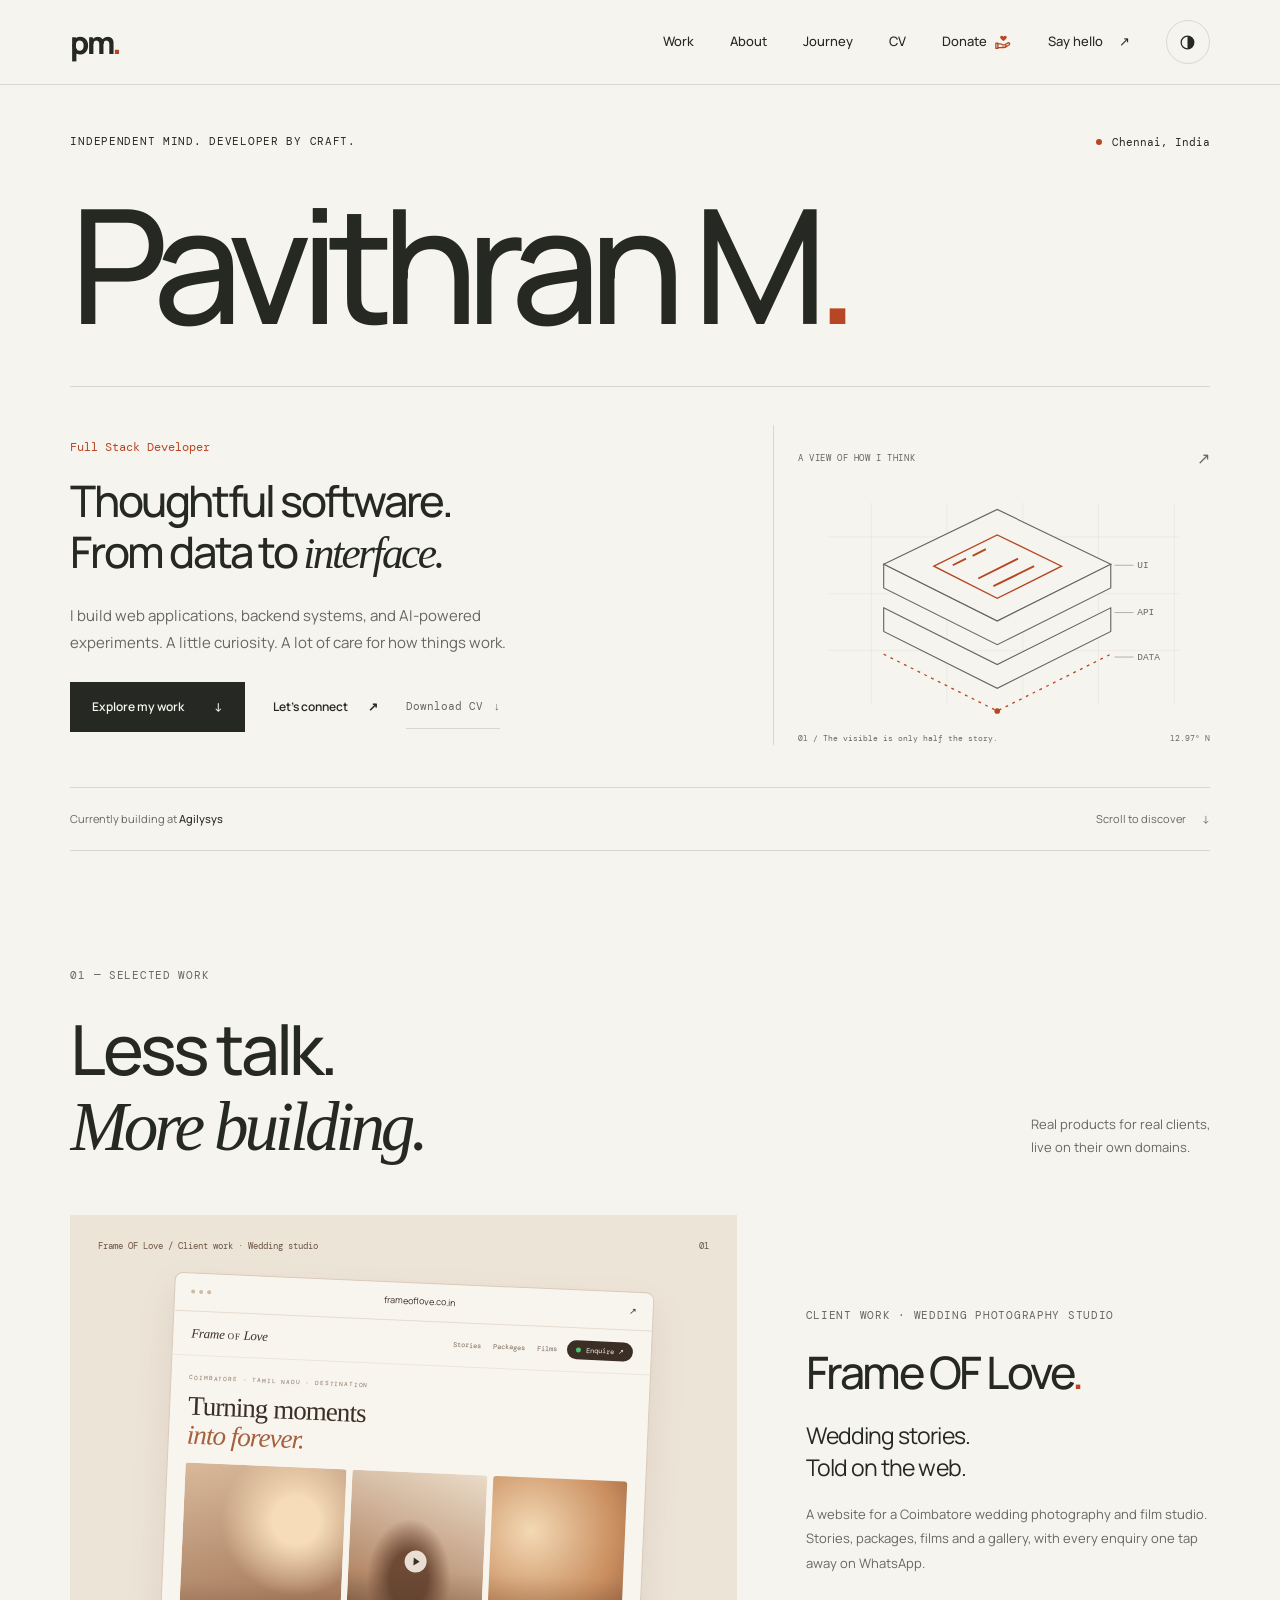
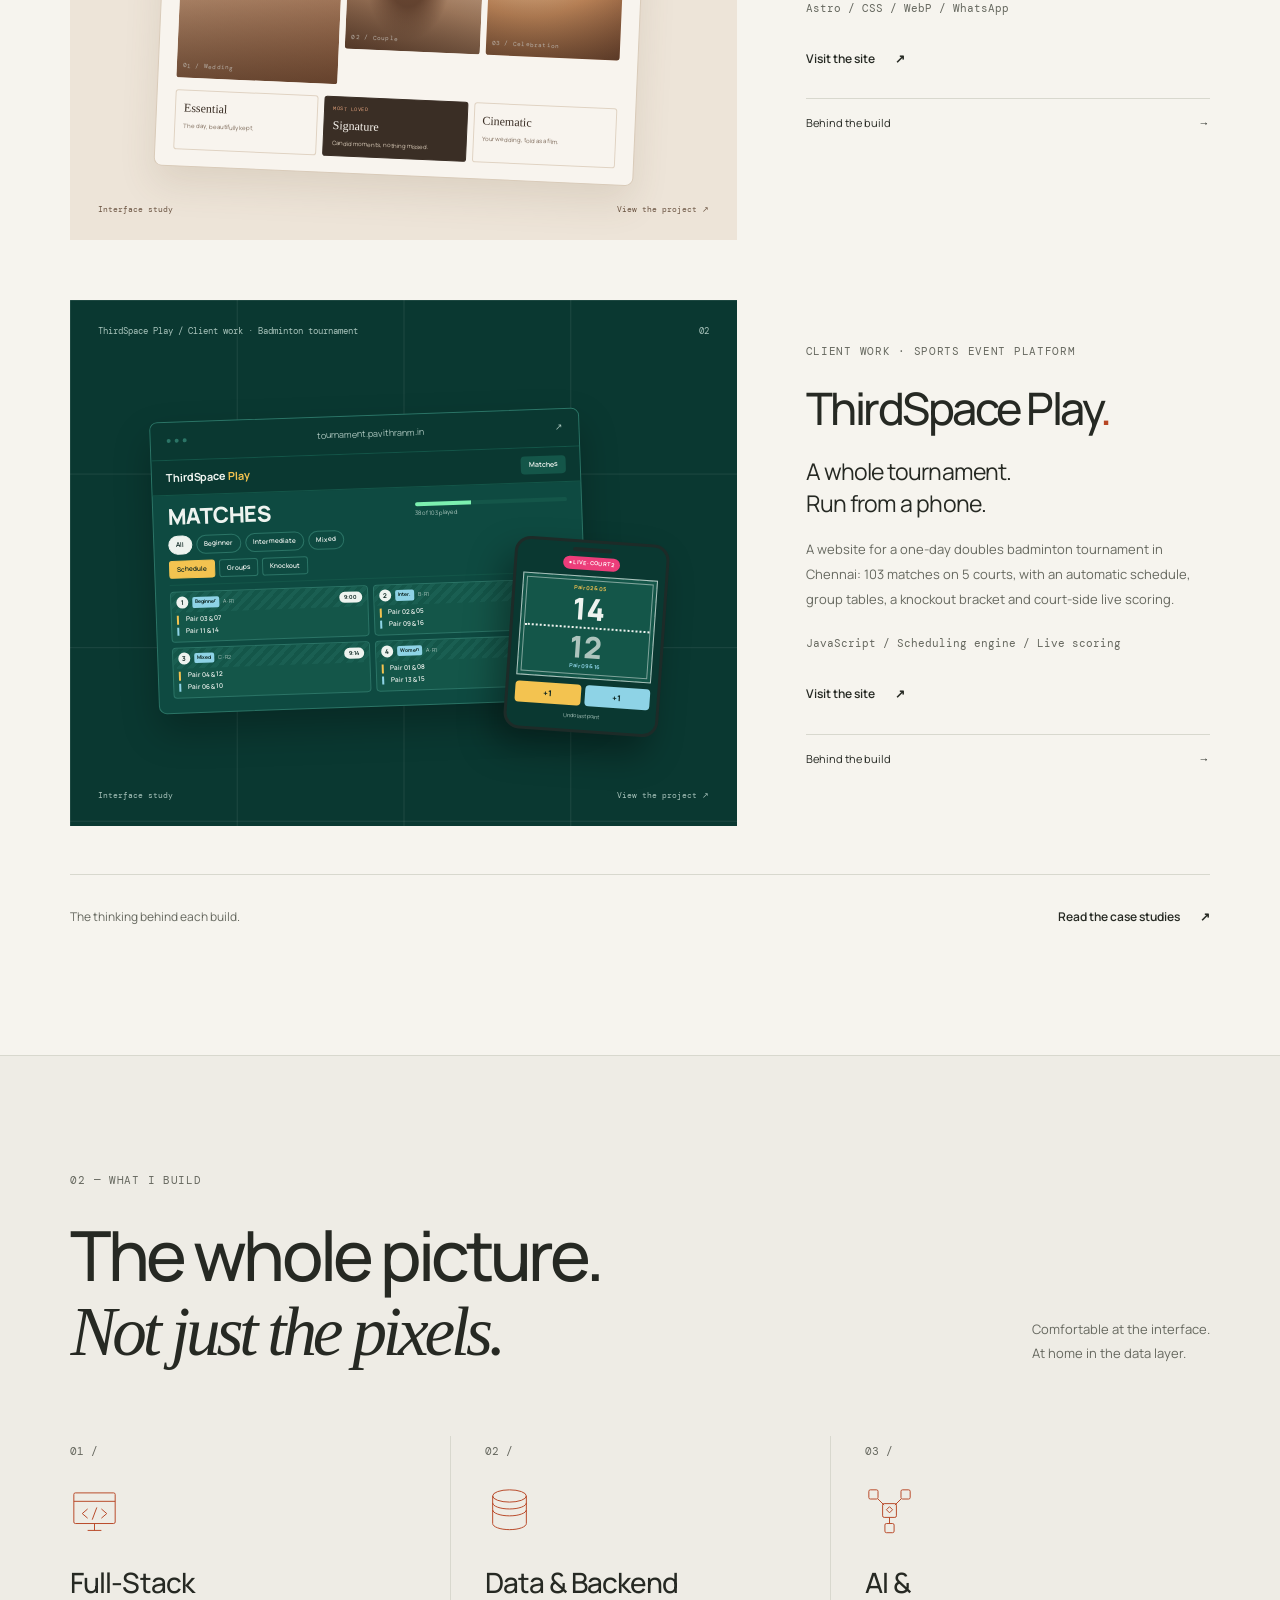
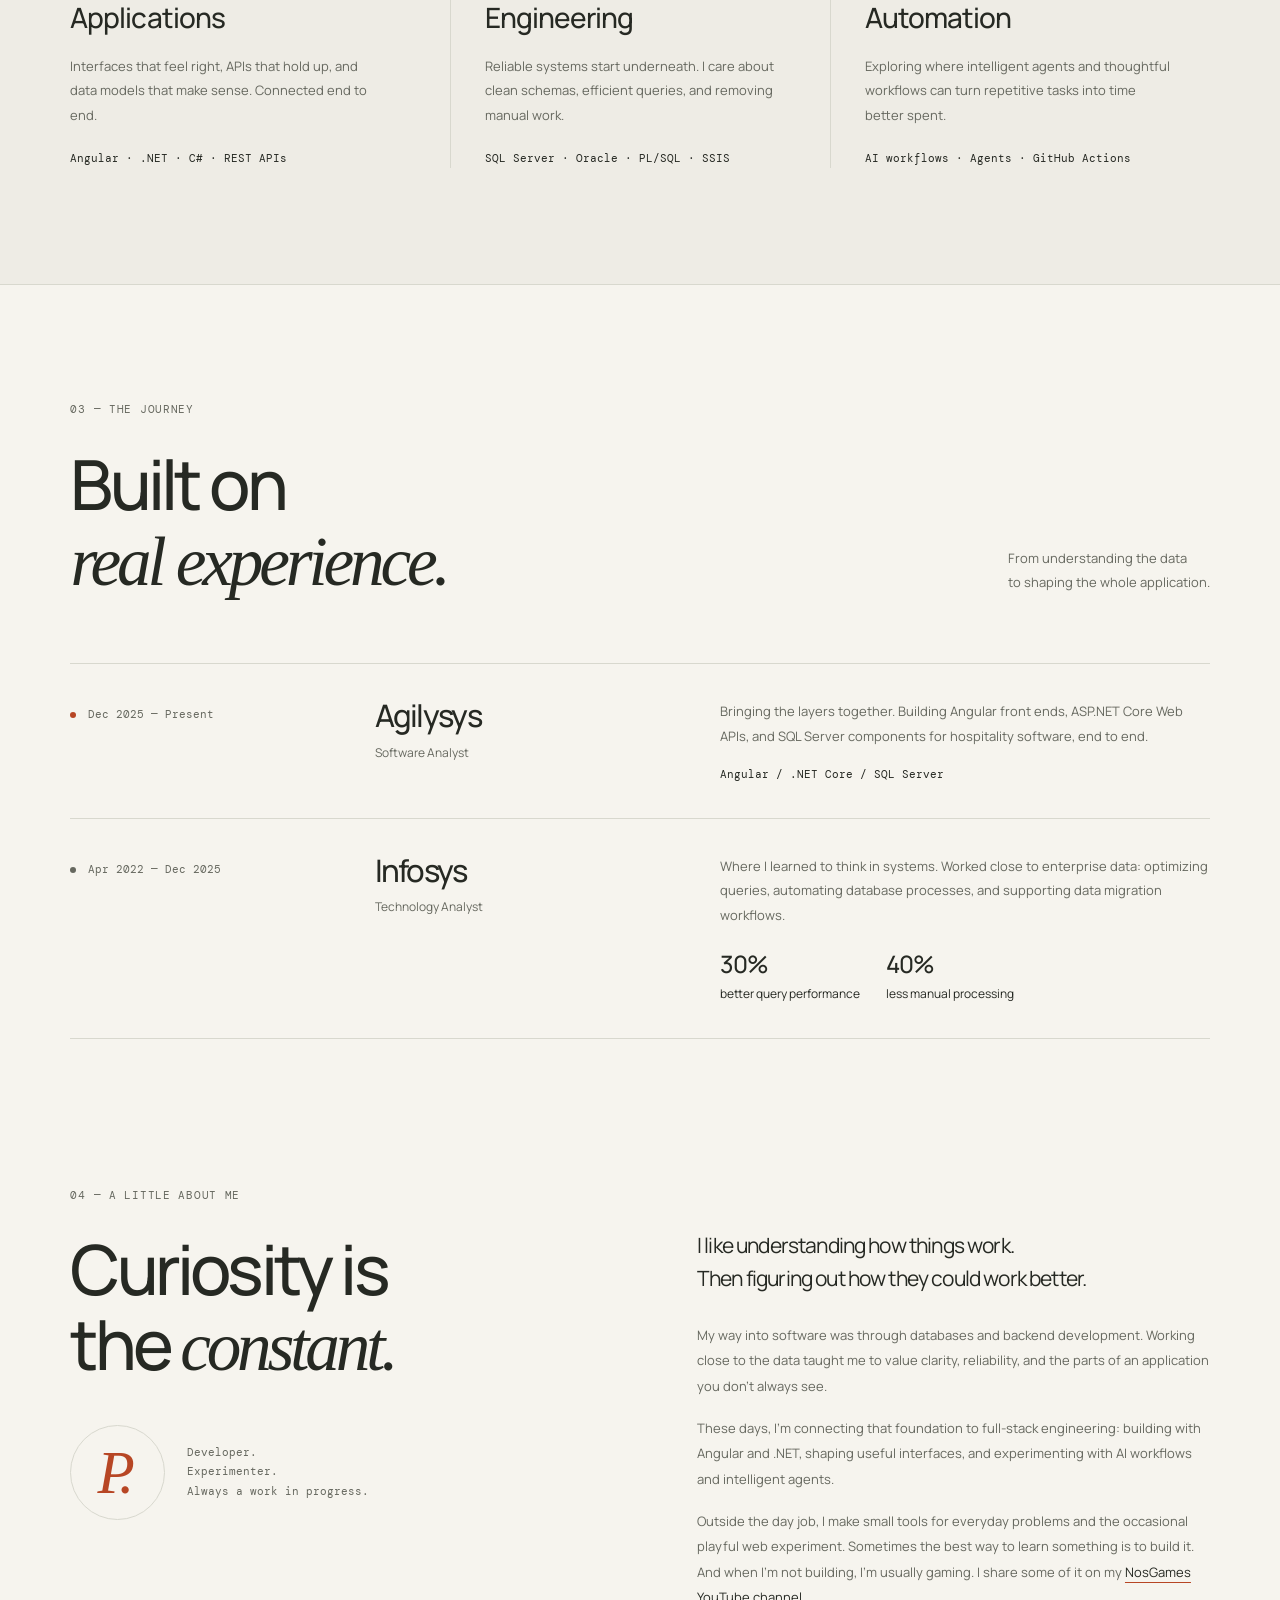
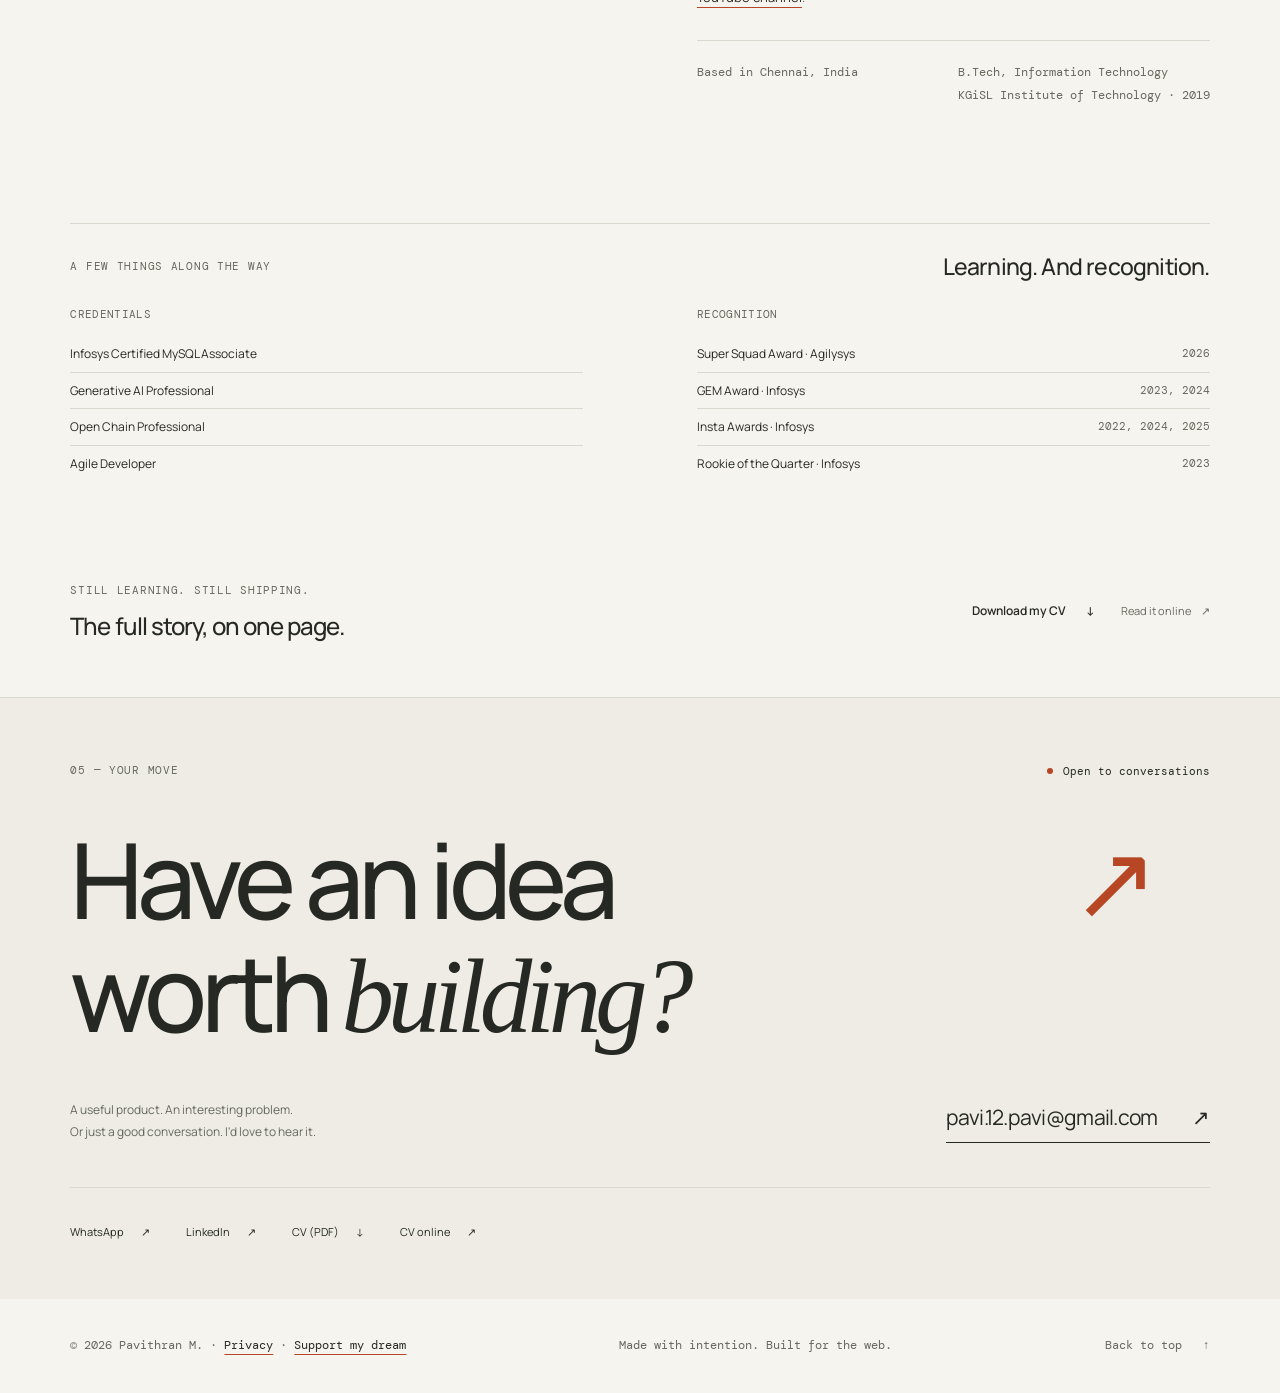
==== commit 311478ee: "update without Github exposure" ====
--- a/index.html
+++ b/index.html
@@ -29,7 +29,7 @@
   <meta name="twitter:description" content="Thoughtful software. From data to interface.">
   <meta name="twitter:image" content="https://pavithranm.in/assets/social-preview.png">
   <script type="application/ld+json">
-  {"@context":"https://schema.org","@graph":[{"@type":"Person","@id":"https://pavithranm.in/#person","name":"Pavithran M","jobTitle":"Software Analyst","url":"https://pavithranm.in/","email":"mailto:pavi.12.pavi@gmail.com","worksFor":{"@type":"Organization","name":"Agilysys"},"address":{"@type":"PostalAddress","addressLocality":"Chennai","addressRegion":"Tamil Nadu","addressCountry":"IN"},"sameAs":["https://github.com/Pavithran-P12","https://www.linkedin.com/in/pavithranm/"],"knowsAbout":["Angular","ASP.NET Core","C#","SQL Server","Oracle","PL/SQL","REST APIs","Workflow Automation"],"alumniOf":{"@type":"CollegeOrUniversity","name":"KGiSL Institute of Technology"}},{"@type":"WebSite","name":"Pavithran M. — Developer & Builder","url":"https://pavithranm.in/","author":{"@id":"https://pavithranm.in/#person"}}]}
+  {"@context":"https://schema.org","@graph":[{"@type":"Person","@id":"https://pavithranm.in/#person","name":"Pavithran M","jobTitle":"Software Analyst","url":"https://pavithranm.in/","email":"mailto:pavi.12.pavi@gmail.com","worksFor":{"@type":"Organization","name":"Agilysys"},"address":{"@type":"PostalAddress","addressLocality":"Chennai","addressRegion":"Tamil Nadu","addressCountry":"IN"},"sameAs":["https://www.linkedin.com/in/pavithranm/"],"knowsAbout":["Angular","ASP.NET Core","C#","SQL Server","Oracle","PL/SQL","REST APIs","Workflow Automation"],"alumniOf":{"@type":"CollegeOrUniversity","name":"KGiSL Institute of Technology"}},{"@type":"WebSite","name":"Pavithran M. — Developer & Builder","url":"https://pavithranm.in/","author":{"@id":"https://pavithranm.in/#person"}}]}
   </script>
   <script src="main.js" defer></script>
 </head>
@@ -43,6 +43,7 @@
         <a href="#about" data-section="about">About</a>
         <a href="#experience" data-section="experience">Journey</a>
         <a href="cv/index.html">CV</a>
+        <a class="nav-donate" href="support.html">Donate <svg class="donate-icon" width="18" height="18" viewBox="0 0 24 24" fill="none" stroke="currentColor" stroke-width="1.7" stroke-linecap="round" stroke-linejoin="round" aria-hidden="true"><path d="M12.6 10.6s-3.4-2-4.2-4c-.6-1.5.3-3.1 1.9-3.1 1 0 1.7.5 2.3 1.4.6-.9 1.3-1.4 2.3-1.4 1.6 0 2.5 1.6 1.9 3.1-.8 2-4.2 4-4.2 4Z" fill="currentColor" stroke="none"/><path d="M2.5 13.5h2.7v7H2.5z"/><path d="M5.2 14.4h3.3c.7 0 1.4.2 2 .6l1.3.8h2.9a1.5 1.5 0 0 1 0 3h-4"/><path d="M5.2 19.5h8.3c.6 0 1.2-.2 1.7-.5l5.2-3.3a1.5 1.5 0 0 0-1.6-2.5l-3.7 2.2"/></svg></a>
         <a class="nav-contact" href="#contact" data-section="contact">Say hello <span aria-hidden="true">↗</span></a>
       </nav>
       <div class="header-actions">
@@ -90,7 +91,7 @@
     </section>
 
     <section class="work-section container section-space" id="projects" aria-labelledby="work-title">
-      <div class="section-heading reveal"><div><p class="eyebrow section-index">01 — Selected work</p><h2 id="work-title">Less talk.<br><em>More building.</em></h2></div><p class="section-note">Useful tools, small experiments,<br>and ideas made real.</p></div>
+      <div class="section-heading reveal"><div><p class="eyebrow section-index">01 — Selected work</p><h2 id="work-title">Less talk.<br><em>More building.</em></h2></div><p class="section-note">Real products for real clients,<br>live on their own domains.</p></div>
 
       <article class="featured-project reveal">
         <a class="project-visual fol-visual" href="projects.html#frameoflove" aria-label="Read the Frame OF Love project story">
@@ -98,45 +99,19 @@
           <div aria-hidden="true"><div class="fol-window"><div class="window-bar"><span class="window-dots"><i></i><i></i><i></i></span><span>frameoflove.co.in</span><span>↗</span></div><div class="fol-nav"><span class="fol-brand">Frame <b>OF</b> Love</span><span class="fol-links"><span>Stories</span><span>Packages</span><span>Films</span></span><span class="fol-enquire"><i></i>Enquire ↗</span></div><div class="fol-hero"><span class="fol-eyebrow">COIMBATORE · TAMIL NADU · DESTINATION</span><strong class="fol-headline">Turning moments<br><em>into forever.</em></strong></div><div class="fol-stories"><span class="fol-photo fol-photo-1"><small>01 / Wedding</small></span><span class="fol-photo fol-photo-2"><span class="fol-play"></span><small>02 / Couple</small></span><span class="fol-photo fol-photo-3"><small>03 / Celebration</small></span></div><div class="fol-packages"><span><b>Essential</b><small>The day, beautifully kept.</small></span><span class="fol-loved"><em>MOST LOVED</em><b>Signature</b><small>Candid moments, nothing missed.</small></span><span><b>Cinematic</b><small>Your wedding, told as a film.</small></span></div></div></div>
           <span class="visual-caption" aria-hidden="true">Interface study <span>View the project ↗</span></span>
         </a>
-        <div class="featured-copy"><p class="eyebrow">Client work · Wedding photography studio</p><h3>Frame OF Love<span class="accent">.</span></h3><p class="project-deck">Wedding stories. <br>Told on the web.</p><p>A website for a Coimbatore wedding photography and film studio. Stories, packages, films and a gallery, with every enquiry one tap away on WhatsApp.</p><p class="project-stack">Astro / CSS / GitHub Pages / WebP</p><div class="project-links"><a class="text-link" href="https://frameoflove.co.in/" target="_blank" rel="noopener noreferrer">Visit the site <span aria-hidden="true">↗</span></a></div><a class="project-story-link" href="projects.html#frameoflove">Behind the build <span aria-hidden="true">→</span></a></div>
+        <div class="featured-copy"><p class="eyebrow">Client work · Wedding photography studio</p><h3>Frame OF Love<span class="accent">.</span></h3><p class="project-deck">Wedding stories. <br>Told on the web.</p><p>A website for a Coimbatore wedding photography and film studio. Stories, packages, films and a gallery, with every enquiry one tap away on WhatsApp.</p><p class="project-stack">Astro / CSS / WebP / WhatsApp</p><div class="project-links"><a class="text-link" href="https://frameoflove.co.in/" target="_blank" rel="noopener noreferrer">Visit the site <span aria-hidden="true">↗</span></a></div><a class="project-story-link" href="projects.html#frameoflove">Behind the build <span aria-hidden="true">→</span></a></div>
       </article>
 
       <article class="featured-project reveal">
-        <a class="project-visual office-visual" href="projects.html#inofficeiq" aria-label="Read the InOfficeIQ project story">
-          <div class="visual-topline" aria-hidden="true"><span>InOfficeIQ / A little order for hybrid work</span><span>02</span></div>
-          <div class="office-window" aria-hidden="true">
-            <div class="window-bar"><span class="window-dots"><i></i><i></i><i></i></span><span>InOfficeIQ</span><span>↗</span></div>
-            <div class="office-body"><div class="office-title"><div><span class="mock-label">YOUR MONTH, AT A GLANCE</span><strong>Make room for real life.</strong></div><span class="calendar-icon">▦</span></div>
-              <div class="office-stats"><div><strong>10<span>days</span></strong><span>Office target</span></div><div><strong>06<span>days</span></strong><span>Planned so far</span></div><div class="office-remaining"><strong>04<span>days</span></strong><span>Left to plan</span></div></div>
-              <div class="calendar-heading"><strong>October 2026</strong><span>‹ &nbsp; ›</span></div>
-              <div class="calendar-grid"><b>M</b><b>T</b><b>W</b><b>T</b><b>F</b><b>S</b><b>S</b><span></span><span></span><span></span><span>1</span><span>2</span><span class="weekend">3</span><span class="weekend">4</span><span class="office-day">5</span><span class="office-day">6</span><span class="office-day">7</span><span>8</span><span>9</span><span class="weekend">10</span><span class="weekend">11</span><span>12</span><span class="office-day">13</span><span class="office-day">14</span><span class="office-day">15</span><span>16</span><span class="weekend">17</span><span class="weekend">18</span><span class="holiday-day">19</span><span>20</span><span>21</span><span>22</span><span>23</span><span class="weekend">24</span><span class="weekend">25</span><span>26</span><span>27</span><span>28</span><span>29</span><span>30</span><span class="weekend">31</span><span></span></div>
-              <div class="calendar-legend"><span><i></i>Office</span><span><i></i>Holiday</span><span><i></i>Weekend</span></div>
-            </div>
-          </div>
+        <a class="project-visual tsp-visual" href="projects.html#thirdspace" aria-label="Read the ThirdSpace Play project story">
+          <div class="visual-topline" aria-hidden="true"><span>ThirdSpace Play / Client work · Badminton tournament</span><span>02</span></div>
+          <div aria-hidden="true"><div class="tsp-stage"><div class="tsp-window"><div class="window-bar"><span class="window-dots"><i></i><i></i><i></i></span><span>tournament.pavithranm.in</span><span>↗</span></div><div class="tsp-nav"><span class="tsp-brand">ThirdSpace <b>Play</b></span><span class="tsp-pill">Matches</span></div><div class="tsp-body"><div class="tsp-head"><strong>MATCHES</strong><span class="tsp-progress"><i></i><small>38 of 103 played</small></span></div><div class="tsp-chips"><span class="on">All</span><span>Beginner</span><span>Intermediate</span><span>Mixed</span></div><div class="tsp-tabs"><span class="on">Schedule</span><span>Groups</span><span>Knockout</span></div><div class="tsp-grid"><span class="tsp-card"><span class="tsp-card-top"><b>1</b><i>Beginner</i><em>A · R1</em><span class="tsp-time">9:00</span></span><span class="tsp-team tsp-a">Pair 03 &amp; 07</span><span class="tsp-team tsp-b">Pair 11 &amp; 14</span></span><span class="tsp-card tsp-live"><span class="tsp-card-top"><b>2</b><i>Inter.</i><em>B · R1</em><span class="tsp-time">9:00</span></span><span class="tsp-team tsp-a">Pair 02 &amp; 05</span><span class="tsp-team tsp-b">Pair 09 &amp; 16</span></span><span class="tsp-card"><span class="tsp-card-top"><b>3</b><i>Mixed</i><em>C · R2</em><span class="tsp-time">9:14</span></span><span class="tsp-team tsp-a">Pair 04 &amp; 12</span><span class="tsp-team tsp-b">Pair 06 &amp; 10</span></span><span class="tsp-card"><span class="tsp-card-top"><b>4</b><i>Women</i><em>A · R1</em><span class="tsp-time">9:14</span></span><span class="tsp-team tsp-a">Pair 01 &amp; 08</span><span class="tsp-team tsp-b">Pair 13 &amp; 15</span></span></div></div></div><div class="tsp-phone"><span class="tsp-phone-notch"></span><span class="tsp-live-tag">● LIVE · COURT 2</span><div class="tsp-court"><span class="tsp-court-name tsp-a">Pair 02 &amp; 05</span><span class="tsp-score">14</span><span class="tsp-net"></span><span class="tsp-score tsp-score-b">12</span><span class="tsp-court-name tsp-b">Pair 09 &amp; 16</span></div><div class="tsp-buttons"><span class="tsp-a">+1</span><span class="tsp-b">+1</span></div><span class="tsp-undo">Undo last point</span></div></div></div>
           <span class="visual-caption" aria-hidden="true">Interface study <span>View the project ↗</span></span>
         </a>
-        <div class="featured-copy"><p class="eyebrow">Personal build · Everyday utility</p><h3>InOfficeIQ<span class="accent">.</span></h3><p class="project-deck">Hybrid work. <br>Without the guesswork.</p><p>A simple calendar that turns office-day requirements, holidays, and work-from-home plans into one clear picture of your month.</p><p class="project-stack">JavaScript / CSS / Calendar logic</p><div class="project-links"><a class="text-link" href="https://pavithran-p12.github.io/InOfficeIQ/" target="_blank" rel="noopener noreferrer">Open app <span aria-hidden="true">↗</span></a><a class="quiet-link" href="https://github.com/Pavithran-P12/InOfficeIQ" target="_blank" rel="noopener noreferrer">Source code <span aria-hidden="true">↗</span></a></div><a class="project-story-link" href="projects.html#inofficeiq">Behind the build <span aria-hidden="true">→</span></a></div>
+        <div class="featured-copy"><p class="eyebrow">Client work · Sports event platform</p><h3>ThirdSpace Play<span class="accent">.</span></h3><p class="project-deck">A whole tournament. <br>Run from a phone.</p><p>A website for a one-day doubles badminton tournament in Chennai: 103 matches on 5 courts, with an automatic schedule, group tables, a knockout bracket and court-side live scoring.</p><p class="project-stack">JavaScript / Scheduling engine / Live scoring</p><div class="project-links"><a class="text-link" href="https://tournament.pavithranm.in/" target="_blank" rel="noopener noreferrer">Visit the site <span aria-hidden="true">↗</span></a></div><a class="project-story-link" href="projects.html#thirdspace">Behind the build <span aria-hidden="true">→</span></a></div>
       </article>
 
-      <div class="project-pair">
-        <article class="secondary-project reveal">
-          <a class="project-visual weather-visual" href="projects.html#weather" aria-label="Read the Weather App project story">
-            <div class="visual-topline" aria-hidden="true"><span>Weather / A clearer outlook</span><span>03</span></div>
-            <div class="weather-interface" aria-hidden="true"><div class="weather-place"><span>CHENNAI, IN</span><span>↗</span></div><div class="weather-current"><span class="weather-degree">28°</span><span class="weather-sun"></span></div><p>A little sunshine.<br>A little perspective.</p><div class="weather-forecast"><div><span>NOW</span><i></i><strong>28°</strong></div><div><span>12 PM</span><i></i><strong>30°</strong></div><div><span>2 PM</span><i></i><strong>31°</strong></div><div><span>4 PM</span><i></i><strong>29°</strong></div></div></div>
-            <span class="visual-caption" aria-hidden="true">Interface study <span>View the project ↗</span></span>
-          </a>
-          <div class="project-caption"><div class="project-caption-heading"><h3>Weather App</h3><span class="eyebrow">Web application</span></div><p>Real-time weather, minus the noise. A focused interface for finding current conditions in any city.</p><p class="project-stack">JavaScript / REST API / Responsive UI</p><div class="project-links"><a class="text-link" href="https://pavithran-p12.github.io/Weatherapp/" target="_blank" rel="noopener noreferrer">Check the weather <span aria-hidden="true">↗</span></a><a class="quiet-link" href="https://github.com/Pavithran-P12/Weatherapp" target="_blank" rel="noopener noreferrer">Source <span aria-hidden="true">↗</span></a></div></div>
-        </article>
-        <article class="secondary-project reveal">
-          <a class="project-visual pacman-visual" href="projects.html#readmepacman" aria-label="Read the ReadmePacman project story">
-            <div class="visual-topline" aria-hidden="true"><span>ReadmePacman / Code meets play</span><span>04</span></div>
-            <div class="pacman-interface" aria-hidden="true"><span class="mock-label">A CONTRIBUTION GRAPH, WITH A TWIST.</span><svg viewBox="0 0 460 170" fill="none"><defs><pattern id="contribution-blocks" x="0" y="0" width="22" height="22" patternUnits="userSpaceOnUse"><rect width="15" height="15" rx="2" fill="#2c3d32"/></pattern></defs><rect x="0" y="10" width="460" height="154" fill="url(#contribution-blocks)"/><path d="M22 44h15v15H22zm66 44h15v15H88zm44-66h15v15h-15zm22 88h15v15h-15zm66-44h15v15h-15zm44 66h15v15h-15zm66-110h15v15h-15zm22 66h15v15h-15zm44 44h15v15h-15zm44-66h15v15h-15z" fill="#89a887"/><path d="M0 76h460v22H0z" fill="#1b2420"/><path d="M227 63a23 23 0 1 0 0 46l-13-23Z" fill="#efa457"/><path d="M263 87h165" stroke="#b5bfae" stroke-width="5" stroke-linecap="round" stroke-dasharray="1 21"/><circle cx="212" cy="73" r="2.5" fill="#1b2420"/></svg><div class="workflow-line"><span>commit</span><i>→</i><span>action</span><i>→</i><span class="workflow-output">a little magic.svg</span></div></div>
-            <span class="visual-caption" aria-hidden="true">Automation study <span>View the project ↗</span></span>
-          </a>
-          <div class="project-caption"><div class="project-caption-heading"><h3>ReadmePacman</h3><span class="eyebrow">Automation experiment</span></div><p>Making a familiar contribution graph a little more playful, with a scheduled workflow that does the work for you.</p><p class="project-stack">GitHub Actions / SVG / Automation</p><div class="project-links"><a class="text-link" href="https://github.com/Pavithran-P12/ReadmePacman" target="_blank" rel="noopener noreferrer">Explore the repository <span aria-hidden="true">↗</span></a><a class="quiet-link" href="projects.html#readmepacman">The story <span aria-hidden="true">→</span></a></div></div>
-        </article>
-      </div>
-      <div class="work-footer"><p>There's a playful side to building, too.</p><a class="text-link" href="projects.html">All projects &amp; experiments <span aria-hidden="true">↗</span></a></div>
+      <div class="work-footer"><p>The thinking behind each build.</p><a class="text-link" href="projects.html">Read the case studies <span aria-hidden="true">↗</span></a></div>
     </section>
 
     <section class="capabilities-band" id="skills" aria-labelledby="build-title">
@@ -167,10 +142,10 @@
       <div class="credentials-grid"><div><h3>Credentials</h3><ul class="credential-list"><li>Infosys Certified MySQL Associate</li><li>Generative AI Professional</li><li>Open Chain Professional</li><li>Agile Developer</li></ul></div><div id="awards"><h3>Recognition</h3><ul class="credential-list"><li><span>Super Squad Award · Agilysys</span><span>2026</span></li><li><span>GEM Award · Infosys</span><span>2023, 2024</span></li><li><span>Insta Awards · Infosys</span><span>2022, 2024, 2025</span></li><li><span>Rookie of the Quarter · Infosys</span><span>2023</span></li></ul></div></div>
     </section>
 
-    <aside class="activity-strip container" id="stats" aria-labelledby="activity-title"><div><p class="eyebrow" id="contributions">Still learning. Still shipping.</p><h2 id="activity-title">The work continues on GitHub.</h2></div><div class="activity-links"><a class="text-link" href="https://github.com/Pavithran-P12" target="_blank" rel="noopener noreferrer">Follow the code <span aria-hidden="true">↗</span></a><a class="quiet-link" href="https://github.com/Pavithran-P12/Milestones" target="_blank" rel="noopener noreferrer">My learning log <span aria-hidden="true">↗</span></a></div></aside>
+    <aside class="activity-strip container" id="stats" aria-labelledby="activity-title"><div><p class="eyebrow" id="contributions">Still learning. Still shipping.</p><h2 id="activity-title">The full story, on one page.</h2></div><div class="activity-links"><a class="text-link" href="assets/Pavithran-M-CV.pdf" download="Pavithran-M-CV.pdf">Download my CV <span aria-hidden="true">↓</span></a><a class="quiet-link" href="cv/index.html">Read it online <span aria-hidden="true">↗</span></a></div></aside>
 
-    <section class="contact-section" id="contact" aria-labelledby="contact-title"><div class="container"><div class="contact-top"><p class="eyebrow section-index">05 — Your move</p><span class="location"><span class="status-dot" aria-hidden="true"></span> Open to conversations</span></div><h2 id="contact-title">Have an idea<br>worth <em>building?</em><span class="contact-arrow" aria-hidden="true">↗</span></h2><div class="contact-bottom"><p>A useful product. An interesting problem.<br>Or just a good conversation. I'd love to hear it.</p><a class="email-link" href="mailto:pavi.12.pavi@gmail.com">pavi.12.pavi@gmail.com <span aria-hidden="true">↗</span></a></div><div class="social-links"><a href="https://www.linkedin.com/in/pavithranm/" target="_blank" rel="noopener noreferrer">LinkedIn <span aria-hidden="true">↗</span></a><a href="https://github.com/Pavithran-P12" target="_blank" rel="noopener noreferrer">GitHub <span aria-hidden="true">↗</span></a><a href="assets/Pavithran-M-CV.pdf" download="Pavithran-M-CV.pdf">CV (PDF) <span aria-hidden="true">↓</span></a><a href="cv/index.html">CV online <span aria-hidden="true">↗</span></a></div></div></section>
+    <section class="contact-section" id="contact" aria-labelledby="contact-title"><div class="container"><div class="contact-top"><p class="eyebrow section-index">05 — Your move</p><span class="location"><span class="status-dot" aria-hidden="true"></span> Open to conversations</span></div><h2 id="contact-title">Have an idea<br>worth <em>building?</em><span class="contact-arrow" aria-hidden="true">↗</span></h2><div class="contact-bottom"><p>A useful product. An interesting problem.<br>Or just a good conversation. I'd love to hear it.</p><a class="email-link" href="mailto:pavi.12.pavi@gmail.com">pavi.12.pavi@gmail.com <span aria-hidden="true">↗</span></a></div><div class="social-links"><a href="https://wa.me/919789612615?text=Hi%20Pavithran%2C%20I%20found%20you%20on%20pavithranm.in." target="_blank" rel="noopener noreferrer">WhatsApp <span aria-hidden="true">↗</span></a><a href="https://www.linkedin.com/in/pavithranm/" target="_blank" rel="noopener noreferrer">LinkedIn <span aria-hidden="true">↗</span></a><a href="assets/Pavithran-M-CV.pdf" download="Pavithran-M-CV.pdf">CV (PDF) <span aria-hidden="true">↓</span></a><a href="cv/index.html">CV online <span aria-hidden="true">↗</span></a></div></div></section>
   </main>
-  <footer class="site-footer container"><p>© <span data-year>2026</span> Pavithran M. · <a href="privacy-policy.html">Privacy</a></p><p>Made with intention. Built for the web.</p><a class="back-to-top" href="#top">Back to top <span aria-hidden="true">↑</span></a></footer>
+  <footer class="site-footer container"><p>© <span data-year>2026</span> Pavithran M. · <a href="privacy-policy.html">Privacy</a> · <a href="support.html">Support my dream</a></p><p>Made with intention. Built for the web.</p><a class="back-to-top" href="#top">Back to top <span aria-hidden="true">↑</span></a></footer>
 </body>
 </html>
--- a/style.css
+++ b/style.css
@@ -2810,3 +2810,390 @@
 .inline-link:hover {
   color: var(--accent);
 }
+
+/* ThirdSpace Play: client-work mockup (decorative, aria-hidden) */
+.tsp-visual {
+  min-height: 526px;
+  color: #a9c4bc;
+  background-color: #0a3831;
+  background-image:
+    linear-gradient(#ffffff14 1px, transparent 1px),
+    linear-gradient(90deg, #ffffff14 1px, transparent 1px);
+  background-size: 100% 33%, 25% 100%;
+}
+.case-study .tsp-visual {
+  min-height: 485px;
+}
+.tsp-stage {
+  position: relative;
+  width: 84%;
+  max-width: 500px;
+  margin: 5px auto 34px;
+}
+.tsp-window {
+  width: 86%;
+  overflow: hidden;
+  background: #0e4a41;
+  color: #eef3ef;
+  border: 1px solid #2b7466;
+  border-radius: 8px;
+  box-shadow: 0 18px 36px #00000040;
+  transform: rotate(-2deg);
+  transition: transform .5s cubic-bezier(.2,.65,.3,1);
+}
+.project-visual:hover .tsp-window {
+  transform: rotate(0) translateY(-4px);
+}
+.tsp-window .window-bar {
+  background: #0a3831;
+  border-bottom-color: #145649;
+  color: #a9c4bc;
+}
+.tsp-window .window-dots i {
+  background: #2b7466;
+}
+.tsp-nav {
+  display: flex;
+  align-items: center;
+  justify-content: space-between;
+  padding: 8px 14px;
+  background: #0a3831;
+  border-bottom: 1px solid #145649;
+}
+.tsp-brand {
+  font-size: 11px;
+  font-weight: 700;
+  letter-spacing: -.01em;
+}
+.tsp-brand b {
+  color: #f3c350;
+}
+.tsp-pill {
+  padding: 3px 8px;
+  border-radius: 4px;
+  background: #145649;
+  font-size: 7px;
+  font-weight: 600;
+}
+.tsp-body {
+  padding: 10px 14px 14px;
+}
+.tsp-head {
+  display: flex;
+  align-items: flex-end;
+  justify-content: space-between;
+  gap: 12px;
+  margin-bottom: 8px;
+}
+.tsp-head strong {
+  font-family: 'Arial Narrow', 'Roboto Condensed', var(--sans);
+  font-stretch: condensed;
+  font-size: 22px;
+  font-weight: 800;
+  line-height: 1;
+  letter-spacing: -.01em;
+}
+.tsp-progress {
+  display: flex;
+  flex-direction: column;
+  gap: 3px;
+  width: 38%;
+}
+.tsp-progress i {
+  height: 4px;
+  border-radius: 4px;
+  background: linear-gradient(90deg, #7cf0b0 37%, #145649 37%);
+}
+.tsp-progress small {
+  font-size: 6px;
+  color: #a9c4bc;
+}
+.tsp-chips,
+.tsp-tabs {
+  display: flex;
+  flex-wrap: wrap;
+  gap: 4px;
+  margin-bottom: 6px;
+}
+.tsp-chips span,
+.tsp-tabs span {
+  padding: 3px 7px;
+  border: 1px solid #2b7466;
+  font-size: 6.5px;
+  font-weight: 600;
+}
+.tsp-chips span {
+  border-radius: 999px;
+}
+.tsp-chips .on {
+  background: #eef3ef;
+  color: #0d2622;
+  border-color: #eef3ef;
+}
+.tsp-tabs span {
+  border-radius: 3px;
+}
+.tsp-tabs .on {
+  background: #f3c350;
+  color: #0d2622;
+  border-color: #f3c350;
+}
+.tsp-grid {
+  display: grid;
+  grid-template-columns: 1fr 1fr;
+  gap: 5px;
+  padding-top: 6px;
+  border-top: 1px solid #145649;
+}
+.tsp-card {
+  display: flex;
+  flex-direction: column;
+  gap: 3px;
+  padding-bottom: 6px;
+  overflow: hidden;
+  background: #145649;
+  border: 1px solid #2b7466;
+  border-radius: 4px;
+}
+.tsp-card-top {
+  display: flex;
+  align-items: center;
+  gap: 4px;
+  padding: 4px 5px;
+  background: repeating-linear-gradient(135deg, #1a5f52 0 4px, #145649 4px 8px);
+}
+.tsp-card-top b {
+  display: grid;
+  place-items: center;
+  width: 12px;
+  height: 12px;
+  border-radius: 50%;
+  background: #eef3ef;
+  color: #0d2622;
+  font-size: 6.5px;
+}
+.tsp-card-top i {
+  padding: 1px 3px;
+  border-radius: 2px;
+  background: #8ed3e6;
+  color: #0d2622;
+  font-size: 5px;
+  font-style: normal;
+  font-weight: 700;
+}
+.tsp-card-top em {
+  font-size: 5.5px;
+  font-style: normal;
+  color: #a9c4bc;
+}
+.tsp-time {
+  margin-left: auto;
+  padding: 1px 5px;
+  border-radius: 999px;
+  background: #eef3ef;
+  color: #0d2622;
+  font-size: 5.5px;
+  font-weight: 700;
+}
+.tsp-live .tsp-time {
+  background: #ec3d7a;
+  color: #fff;
+}
+.tsp-team {
+  padding-inline: 7px 5px;
+  border-left: 2px solid;
+  margin-left: 5px;
+  font-size: 6.5px;
+  font-weight: 600;
+  line-height: 1.3;
+}
+.tsp-team.tsp-a {
+  border-color: #f3c350;
+}
+.tsp-team.tsp-b {
+  border-color: #8ed3e6;
+}
+.tsp-phone {
+  position: absolute;
+  right: -2%;
+  bottom: -26px;
+  display: flex;
+  flex-direction: column;
+  gap: 6px;
+  width: 31%;
+  padding: 14px 7px 9px;
+  background: #0a3831;
+  border: 3px solid #1d2b28;
+  border-radius: 16px;
+  box-shadow: -10px 18px 34px #00000059;
+  transform: rotate(4deg);
+  transition: transform .5s cubic-bezier(.2,.65,.3,1);
+}
+.project-visual:hover .tsp-phone {
+  transform: rotate(1deg) translateY(-6px);
+}
+.tsp-phone-notch {
+  position: absolute;
+  top: 5px;
+  left: 50%;
+  width: 26%;
+  height: 4px;
+  margin-left: -13%;
+  border-radius: 4px;
+  background: #1d2b28;
+}
+.tsp-live-tag {
+  align-self: center;
+  padding: 2px 6px;
+  border-radius: 999px;
+  background: #ec3d7a;
+  color: #fff;
+  font-size: 5.5px;
+  font-weight: 700;
+  letter-spacing: .04em;
+}
+.tsp-court {
+  position: relative;
+  display: flex;
+  flex-direction: column;
+  align-items: center;
+  padding: 7px 4px;
+  background: #145649;
+  border: 1px solid #eef3efb3;
+  box-shadow: inset 0 0 0 3px #145649, inset 0 0 0 4px #eef3ef80;
+}
+.tsp-court-name {
+  font-size: 5.5px;
+  font-weight: 700;
+}
+.tsp-court-name.tsp-a {
+  color: #f3c350;
+}
+.tsp-court-name.tsp-b {
+  color: #8ed3e6;
+}
+.tsp-score {
+  font-family: 'Arial Narrow', 'Roboto Condensed', var(--sans);
+  font-size: 30px;
+  font-weight: 800;
+  line-height: 1.05;
+  color: #eef3ef;
+}
+.tsp-score-b {
+  color: #eef3efb3;
+}
+.tsp-net {
+  width: 100%;
+  border-top: 2px dotted #eef3ef;
+  margin-block: 2px;
+}
+.tsp-buttons {
+  display: grid;
+  grid-template-columns: 1fr 1fr;
+  gap: 4px;
+}
+.tsp-buttons span {
+  padding: 4px 0;
+  border-radius: 4px;
+  color: #0d2622;
+  font-size: 8px;
+  font-weight: 800;
+  text-align: center;
+}
+.tsp-buttons .tsp-a {
+  background: #f3c350;
+}
+.tsp-buttons .tsp-b {
+  background: #8ed3e6;
+}
+.tsp-undo {
+  font-size: 5.5px;
+  text-align: center;
+  color: #a9c4bc;
+}
+@media (max-width: 1050px) {
+  .tsp-visual {
+    min-height: 480px;
+  }
+}
+@media (max-width: 480px) {
+  .tsp-visual,
+  .case-study .tsp-visual {
+    min-height: 420px;
+  }
+  .tsp-stage {
+    width: 88%;
+  }
+  .tsp-window {
+    width: 90%;
+  }
+  .tsp-chips span:nth-child(n+4) {
+    display: none;
+  }
+  .tsp-score {
+    font-size: 22px;
+  }
+}
+@media (prefers-reduced-motion: reduce) {
+  .project-visual:hover .tsp-window {
+    transform: rotate(-2deg);
+  }
+  .project-visual:hover .tsp-phone {
+    transform: rotate(4deg);
+  }
+}
+
+/* Support page */
+.archive-intro .button {
+  flex-shrink: 0;
+}
+.support-cta {
+  display: flex;
+  flex-wrap: wrap;
+  align-items: center;
+  gap: 14px 22px;
+  margin-top: 22px;
+}
+.legal .support-cta .button {
+  color: var(--bg);
+  text-decoration: none;
+}
+.legal .support-cta .button:hover {
+  color: var(--bg);
+}
+.support-url {
+  font-family: var(--mono);
+  font-size: 12px;
+  color: var(--muted);
+}
+.legal .support-note {
+  margin-top: 18px;
+  font-size: 13px;
+}
+.legal p + p {
+  margin-top: 14px;
+}
+
+.site-footer p a {
+  white-space: nowrap;
+}
+
+/* Donate link in the main nav */
+.nav-donate {
+  display: inline-flex;
+  align-items: center;
+  gap: 7px;
+}
+.donate-icon {
+  flex-shrink: 0;
+  color: var(--accent);
+  transition: transform .2s;
+}
+.nav-donate:hover .donate-icon {
+  transform: translateY(-2px);
+}
+@media (prefers-reduced-motion: reduce) {
+  .nav-donate:hover .donate-icon {
+    transform: none;
+  }
+}
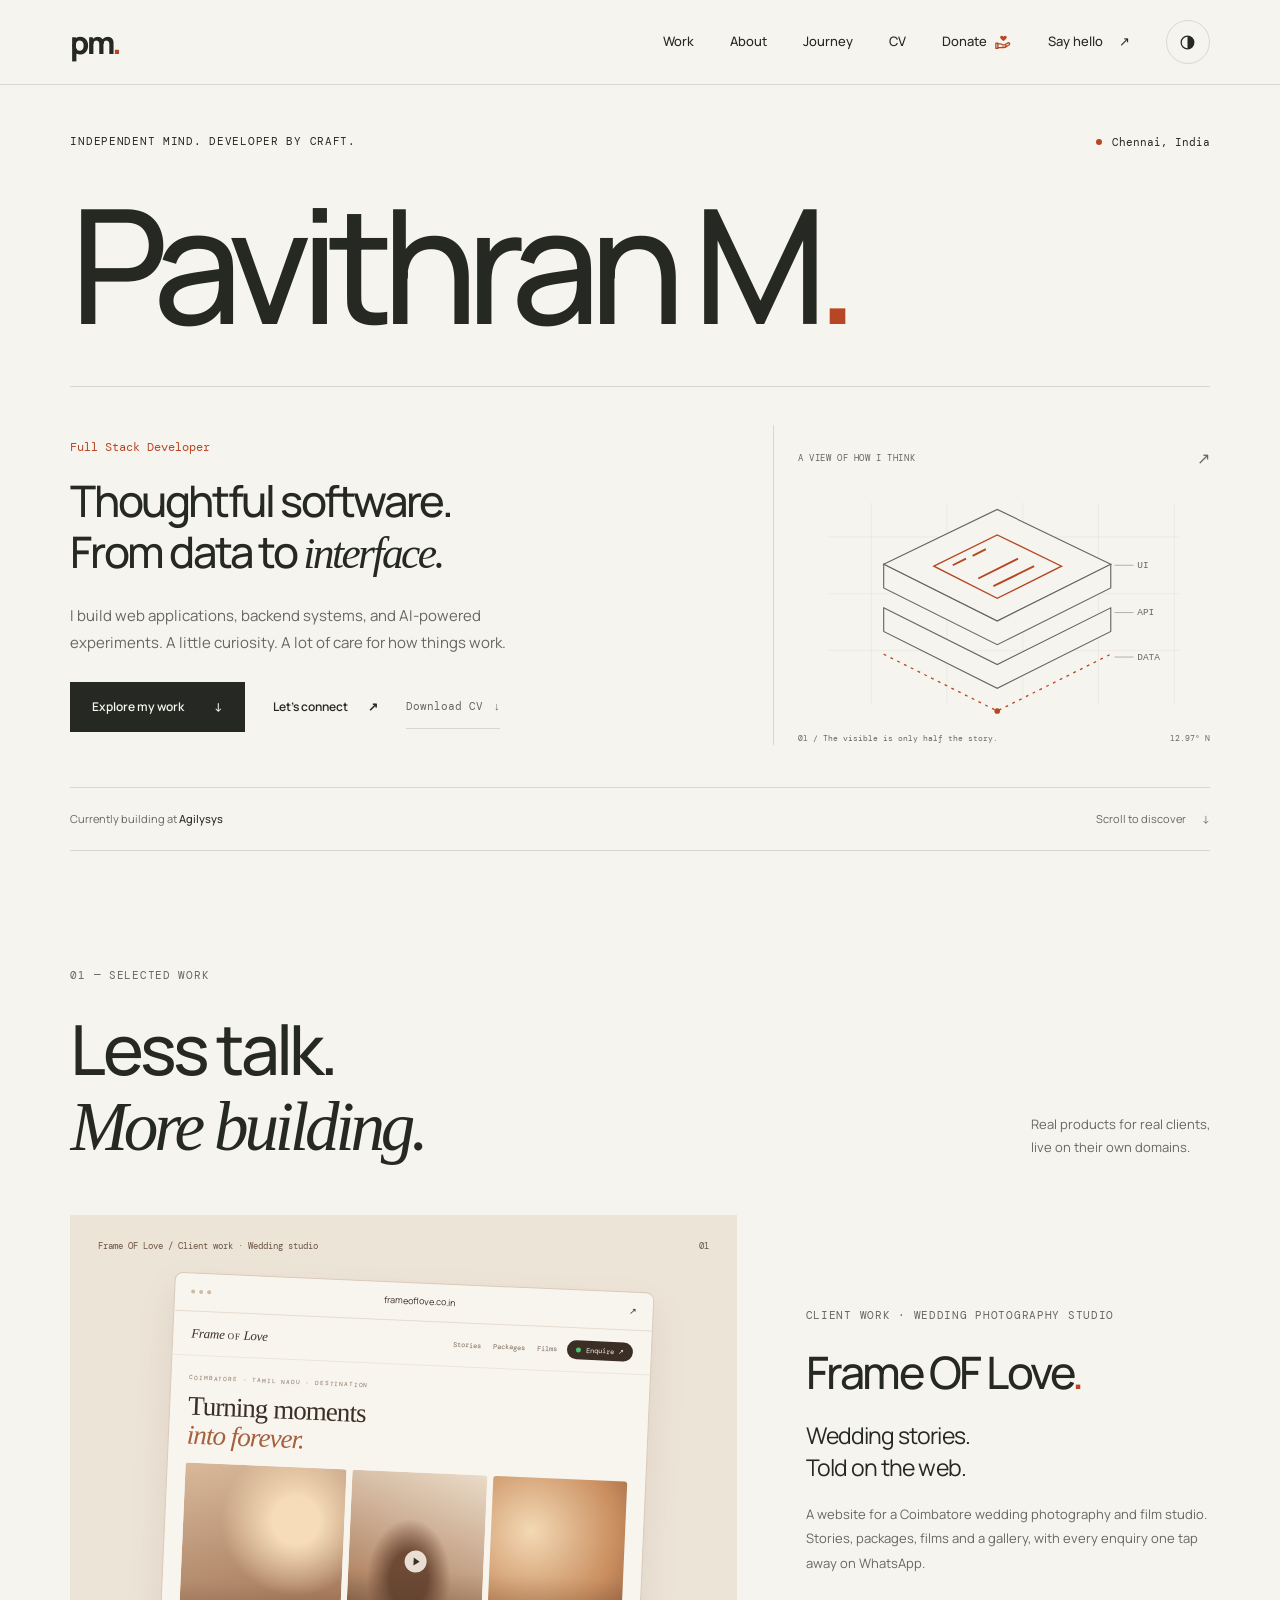
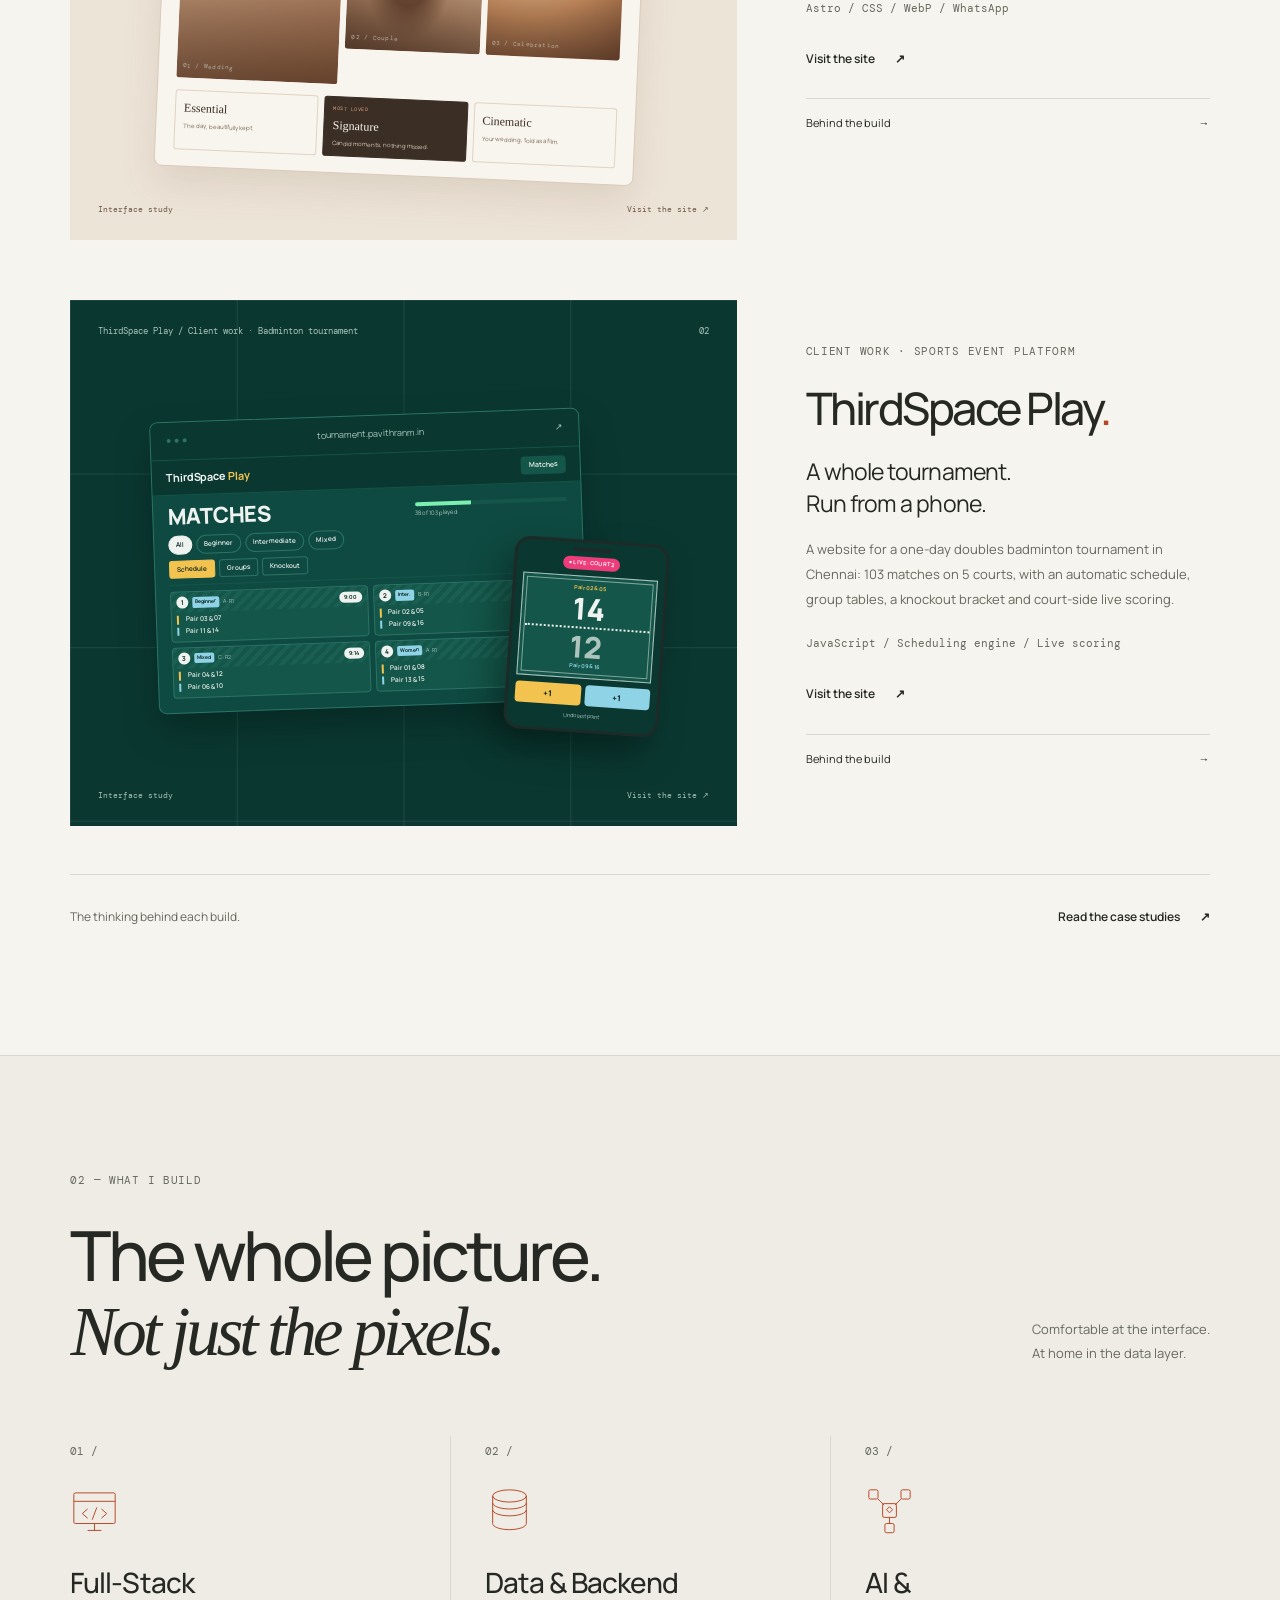
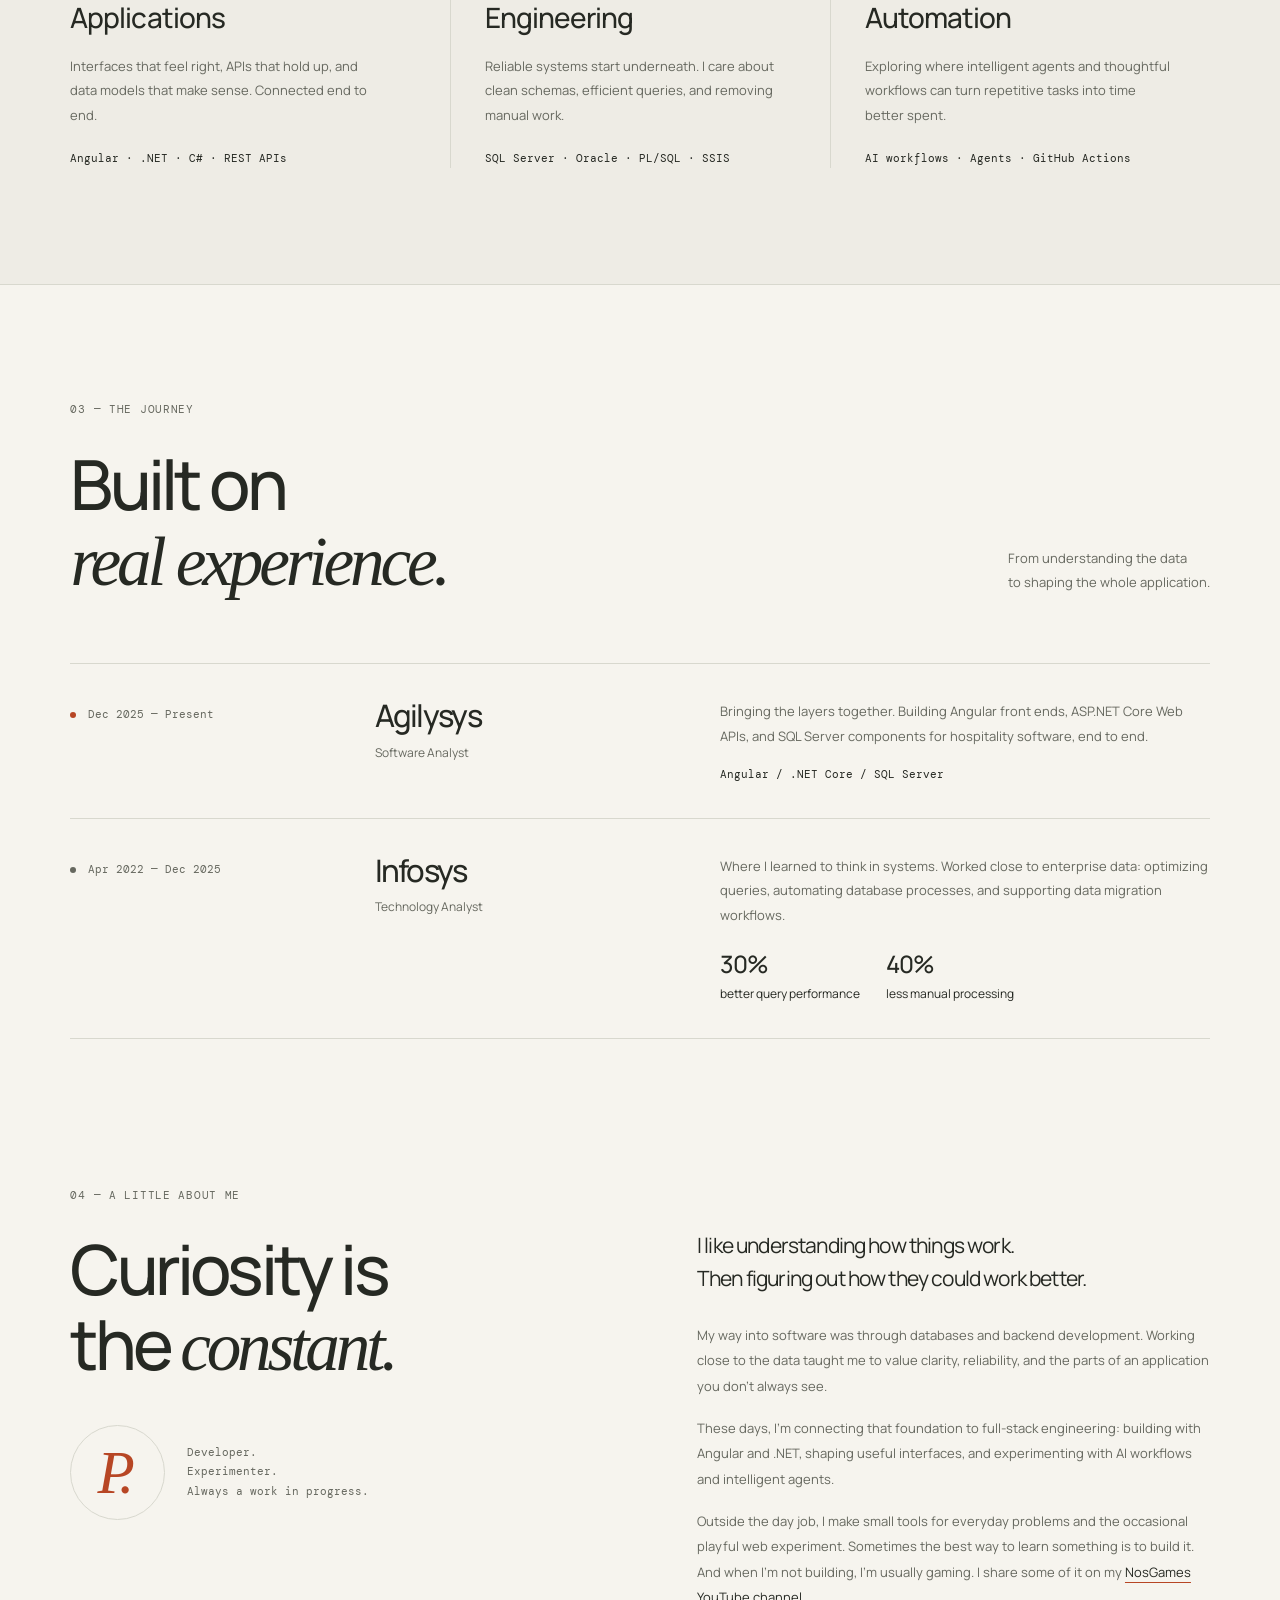
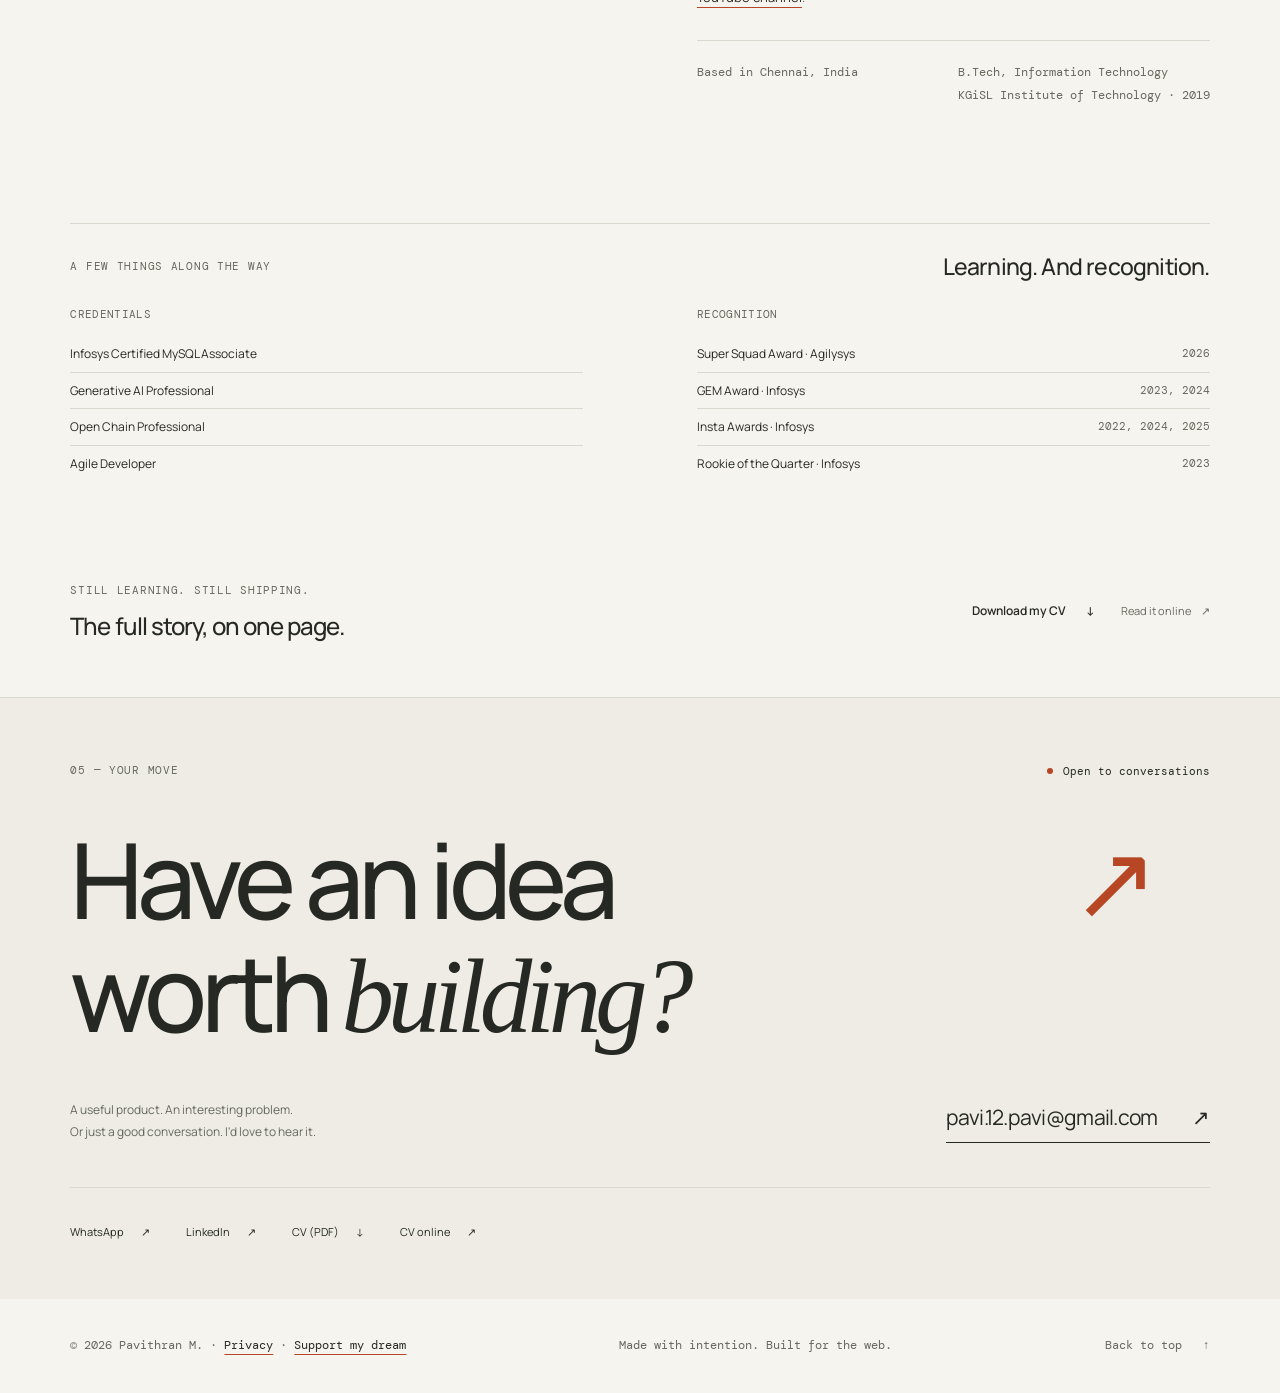
==== commit e6a4026f: "mockup change" ====
--- a/index.html
+++ b/index.html
@@ -94,19 +94,19 @@
       <div class="section-heading reveal"><div><p class="eyebrow section-index">01 — Selected work</p><h2 id="work-title">Less talk.<br><em>More building.</em></h2></div><p class="section-note">Real products for real clients,<br>live on their own domains.</p></div>
 
       <article class="featured-project reveal">
-        <a class="project-visual fol-visual" href="projects.html#frameoflove" aria-label="Read the Frame OF Love project story">
+        <a class="project-visual fol-visual" href="https://frameoflove.co.in/" target="_blank" rel="noopener noreferrer" aria-label="Visit the Frame OF Love website (opens in a new tab)">
           <div class="visual-topline" aria-hidden="true"><span>Frame OF Love / Client work · Wedding studio</span><span>01</span></div>
           <div aria-hidden="true"><div class="fol-window"><div class="window-bar"><span class="window-dots"><i></i><i></i><i></i></span><span>frameoflove.co.in</span><span>↗</span></div><div class="fol-nav"><span class="fol-brand">Frame <b>OF</b> Love</span><span class="fol-links"><span>Stories</span><span>Packages</span><span>Films</span></span><span class="fol-enquire"><i></i>Enquire ↗</span></div><div class="fol-hero"><span class="fol-eyebrow">COIMBATORE · TAMIL NADU · DESTINATION</span><strong class="fol-headline">Turning moments<br><em>into forever.</em></strong></div><div class="fol-stories"><span class="fol-photo fol-photo-1"><small>01 / Wedding</small></span><span class="fol-photo fol-photo-2"><span class="fol-play"></span><small>02 / Couple</small></span><span class="fol-photo fol-photo-3"><small>03 / Celebration</small></span></div><div class="fol-packages"><span><b>Essential</b><small>The day, beautifully kept.</small></span><span class="fol-loved"><em>MOST LOVED</em><b>Signature</b><small>Candid moments, nothing missed.</small></span><span><b>Cinematic</b><small>Your wedding, told as a film.</small></span></div></div></div>
-          <span class="visual-caption" aria-hidden="true">Interface study <span>View the project ↗</span></span>
+          <span class="visual-caption" aria-hidden="true">Interface study <span>Visit the site ↗</span></span>
         </a>
         <div class="featured-copy"><p class="eyebrow">Client work · Wedding photography studio</p><h3>Frame OF Love<span class="accent">.</span></h3><p class="project-deck">Wedding stories. <br>Told on the web.</p><p>A website for a Coimbatore wedding photography and film studio. Stories, packages, films and a gallery, with every enquiry one tap away on WhatsApp.</p><p class="project-stack">Astro / CSS / WebP / WhatsApp</p><div class="project-links"><a class="text-link" href="https://frameoflove.co.in/" target="_blank" rel="noopener noreferrer">Visit the site <span aria-hidden="true">↗</span></a></div><a class="project-story-link" href="projects.html#frameoflove">Behind the build <span aria-hidden="true">→</span></a></div>
       </article>
 
       <article class="featured-project reveal">
-        <a class="project-visual tsp-visual" href="projects.html#thirdspace" aria-label="Read the ThirdSpace Play project story">
+        <a class="project-visual tsp-visual" href="https://tournament.pavithranm.in/" target="_blank" rel="noopener noreferrer" aria-label="Visit the ThirdSpace Play website (opens in a new tab)">
           <div class="visual-topline" aria-hidden="true"><span>ThirdSpace Play / Client work · Badminton tournament</span><span>02</span></div>
           <div aria-hidden="true"><div class="tsp-stage"><div class="tsp-window"><div class="window-bar"><span class="window-dots"><i></i><i></i><i></i></span><span>tournament.pavithranm.in</span><span>↗</span></div><div class="tsp-nav"><span class="tsp-brand">ThirdSpace <b>Play</b></span><span class="tsp-pill">Matches</span></div><div class="tsp-body"><div class="tsp-head"><strong>MATCHES</strong><span class="tsp-progress"><i></i><small>38 of 103 played</small></span></div><div class="tsp-chips"><span class="on">All</span><span>Beginner</span><span>Intermediate</span><span>Mixed</span></div><div class="tsp-tabs"><span class="on">Schedule</span><span>Groups</span><span>Knockout</span></div><div class="tsp-grid"><span class="tsp-card"><span class="tsp-card-top"><b>1</b><i>Beginner</i><em>A · R1</em><span class="tsp-time">9:00</span></span><span class="tsp-team tsp-a">Pair 03 &amp; 07</span><span class="tsp-team tsp-b">Pair 11 &amp; 14</span></span><span class="tsp-card tsp-live"><span class="tsp-card-top"><b>2</b><i>Inter.</i><em>B · R1</em><span class="tsp-time">9:00</span></span><span class="tsp-team tsp-a">Pair 02 &amp; 05</span><span class="tsp-team tsp-b">Pair 09 &amp; 16</span></span><span class="tsp-card"><span class="tsp-card-top"><b>3</b><i>Mixed</i><em>C · R2</em><span class="tsp-time">9:14</span></span><span class="tsp-team tsp-a">Pair 04 &amp; 12</span><span class="tsp-team tsp-b">Pair 06 &amp; 10</span></span><span class="tsp-card"><span class="tsp-card-top"><b>4</b><i>Women</i><em>A · R1</em><span class="tsp-time">9:14</span></span><span class="tsp-team tsp-a">Pair 01 &amp; 08</span><span class="tsp-team tsp-b">Pair 13 &amp; 15</span></span></div></div></div><div class="tsp-phone"><span class="tsp-phone-notch"></span><span class="tsp-live-tag">● LIVE · COURT 2</span><div class="tsp-court"><span class="tsp-court-name tsp-a">Pair 02 &amp; 05</span><span class="tsp-score">14</span><span class="tsp-net"></span><span class="tsp-score tsp-score-b">12</span><span class="tsp-court-name tsp-b">Pair 09 &amp; 16</span></div><div class="tsp-buttons"><span class="tsp-a">+1</span><span class="tsp-b">+1</span></div><span class="tsp-undo">Undo last point</span></div></div></div>
-          <span class="visual-caption" aria-hidden="true">Interface study <span>View the project ↗</span></span>
+          <span class="visual-caption" aria-hidden="true">Interface study <span>Visit the site ↗</span></span>
         </a>
         <div class="featured-copy"><p class="eyebrow">Client work · Sports event platform</p><h3>ThirdSpace Play<span class="accent">.</span></h3><p class="project-deck">A whole tournament. <br>Run from a phone.</p><p>A website for a one-day doubles badminton tournament in Chennai: 103 matches on 5 courts, with an automatic schedule, group tables, a knockout bracket and court-side live scoring.</p><p class="project-stack">JavaScript / Scheduling engine / Live scoring</p><div class="project-links"><a class="text-link" href="https://tournament.pavithranm.in/" target="_blank" rel="noopener noreferrer">Visit the site <span aria-hidden="true">↗</span></a></div><a class="project-story-link" href="projects.html#thirdspace">Behind the build <span aria-hidden="true">→</span></a></div>
       </article>
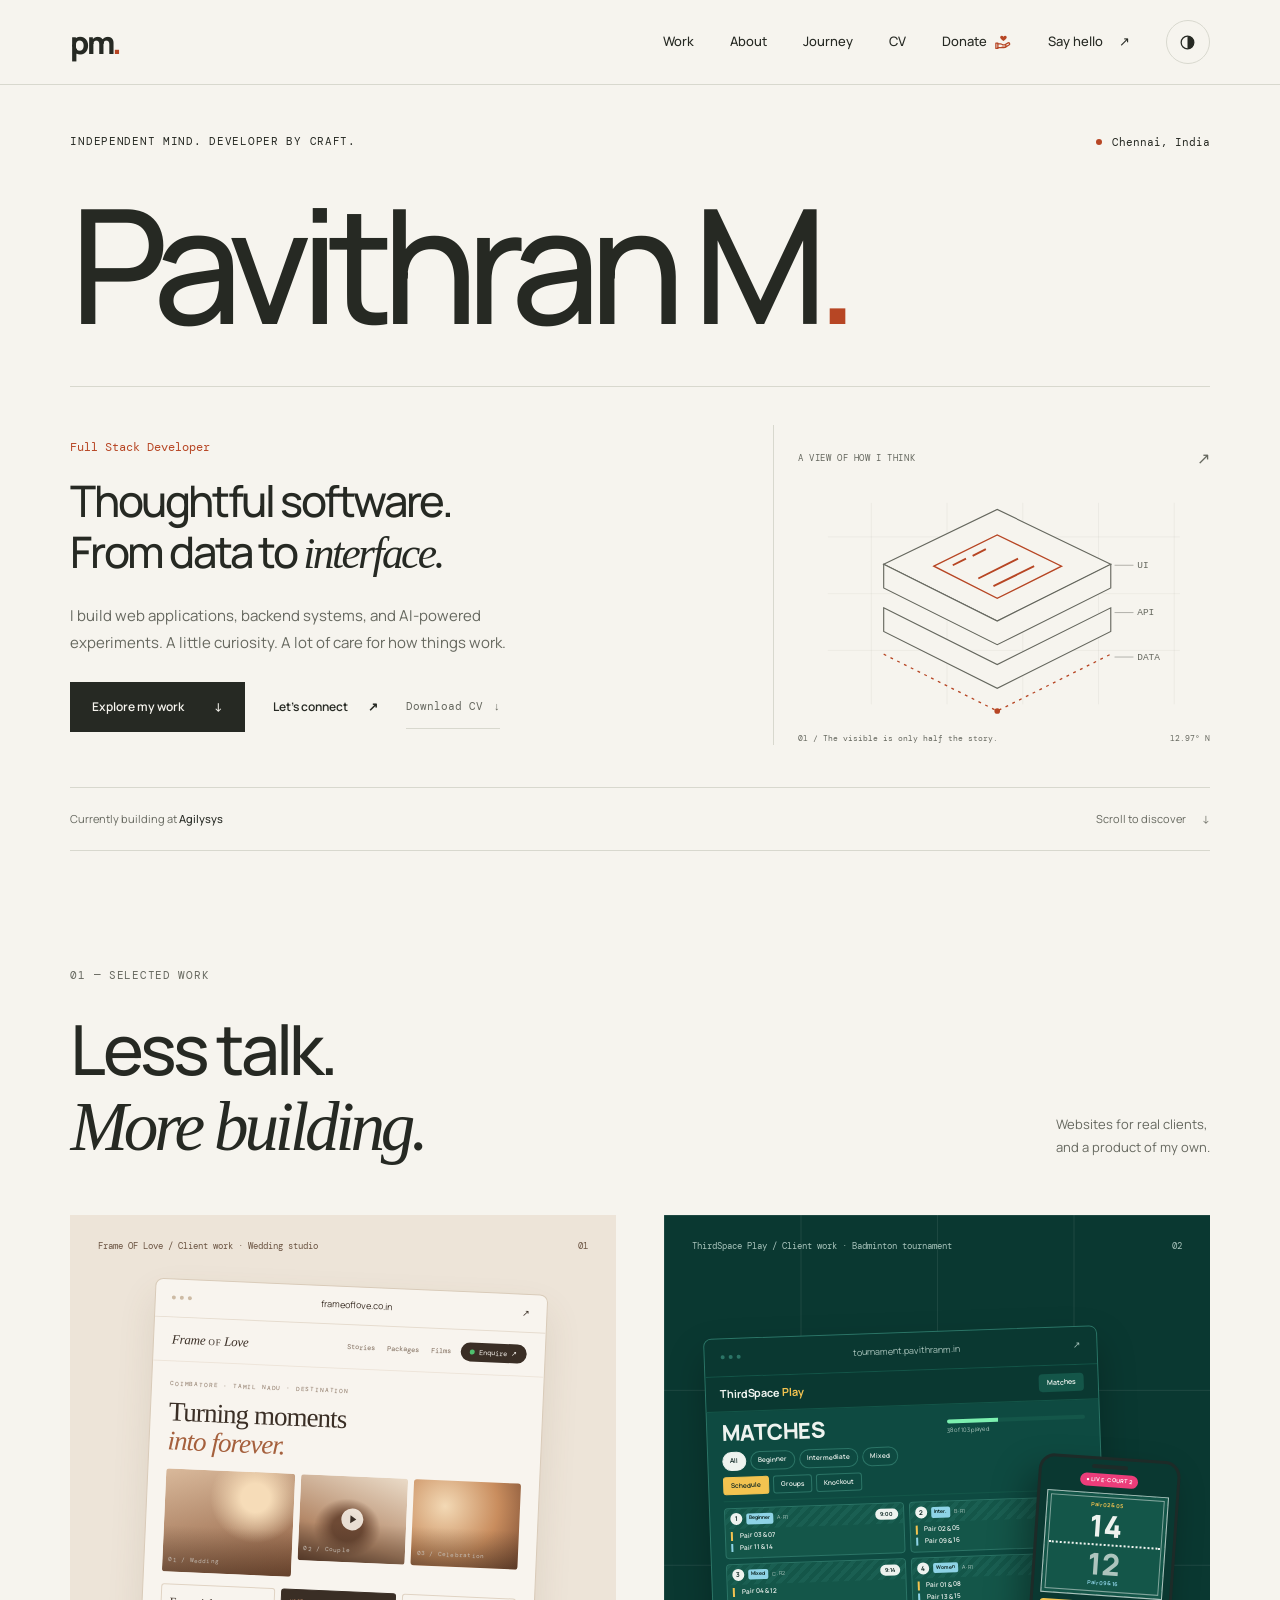
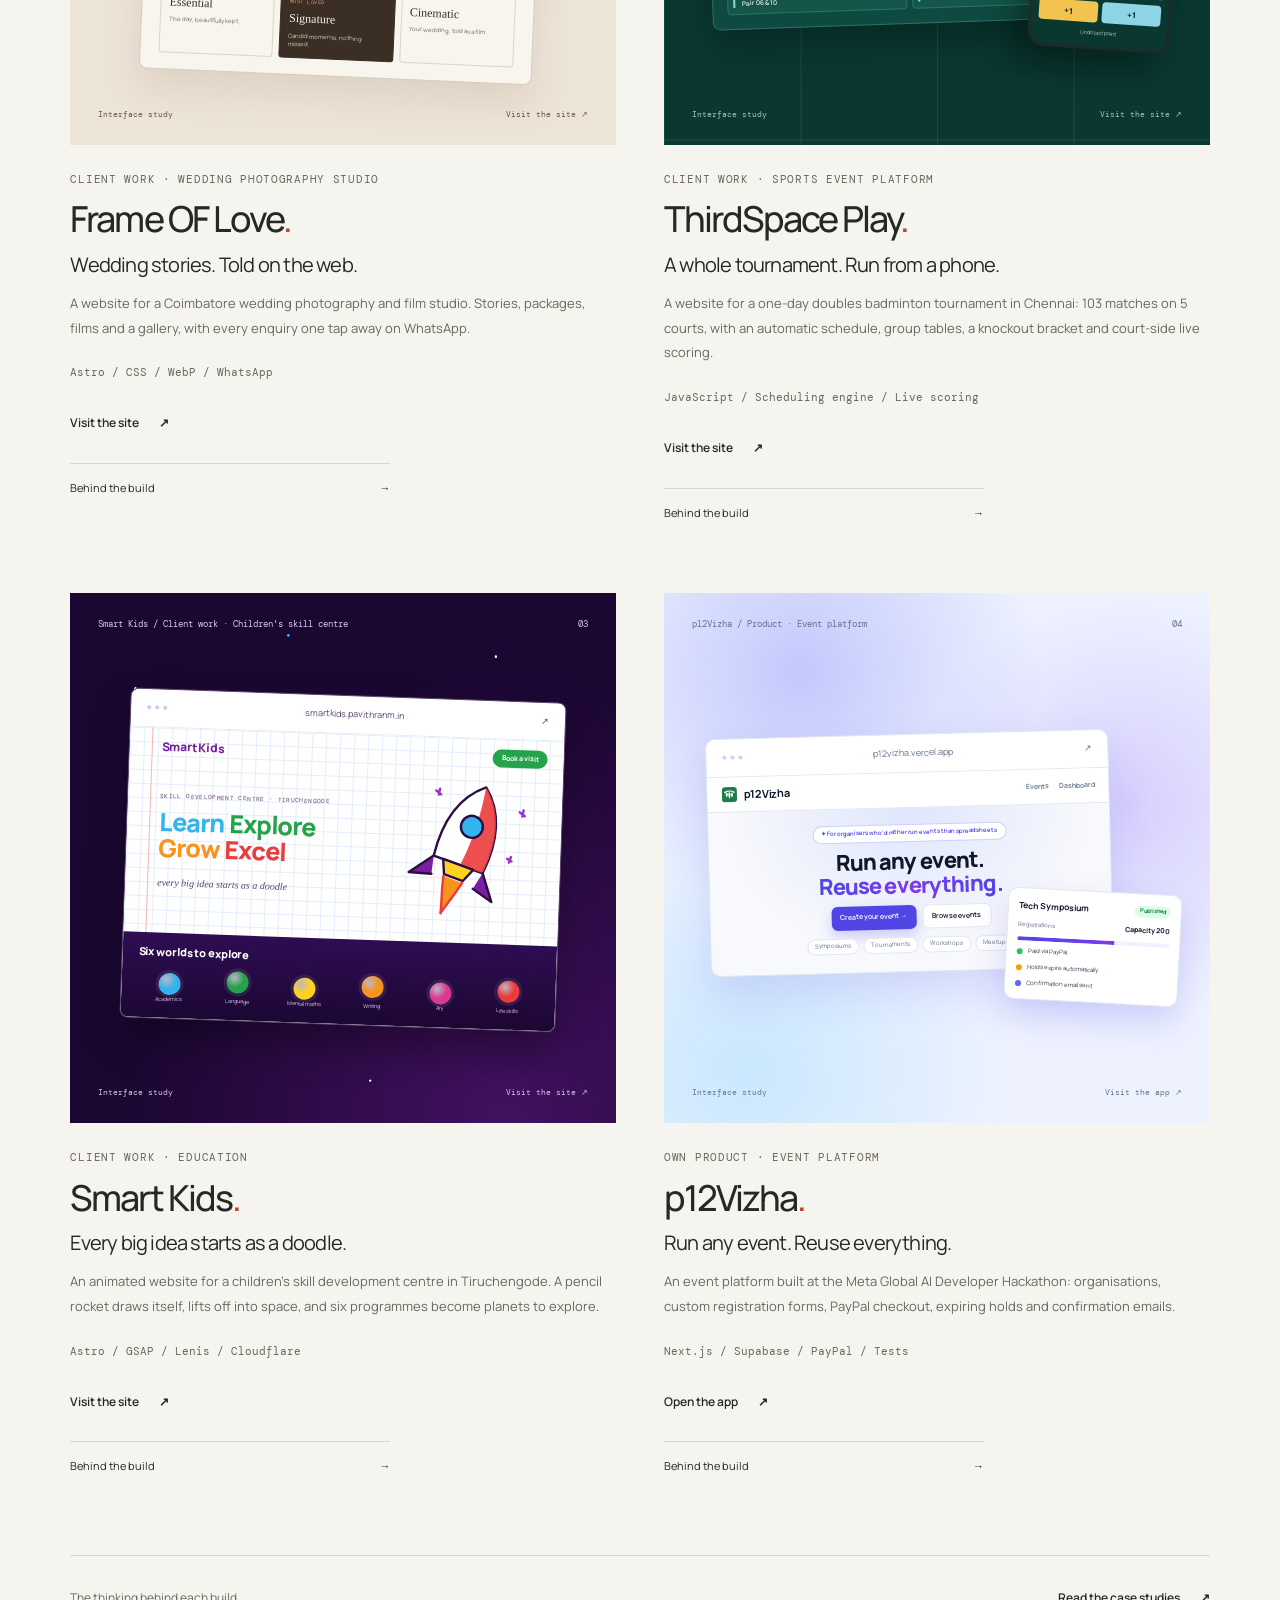
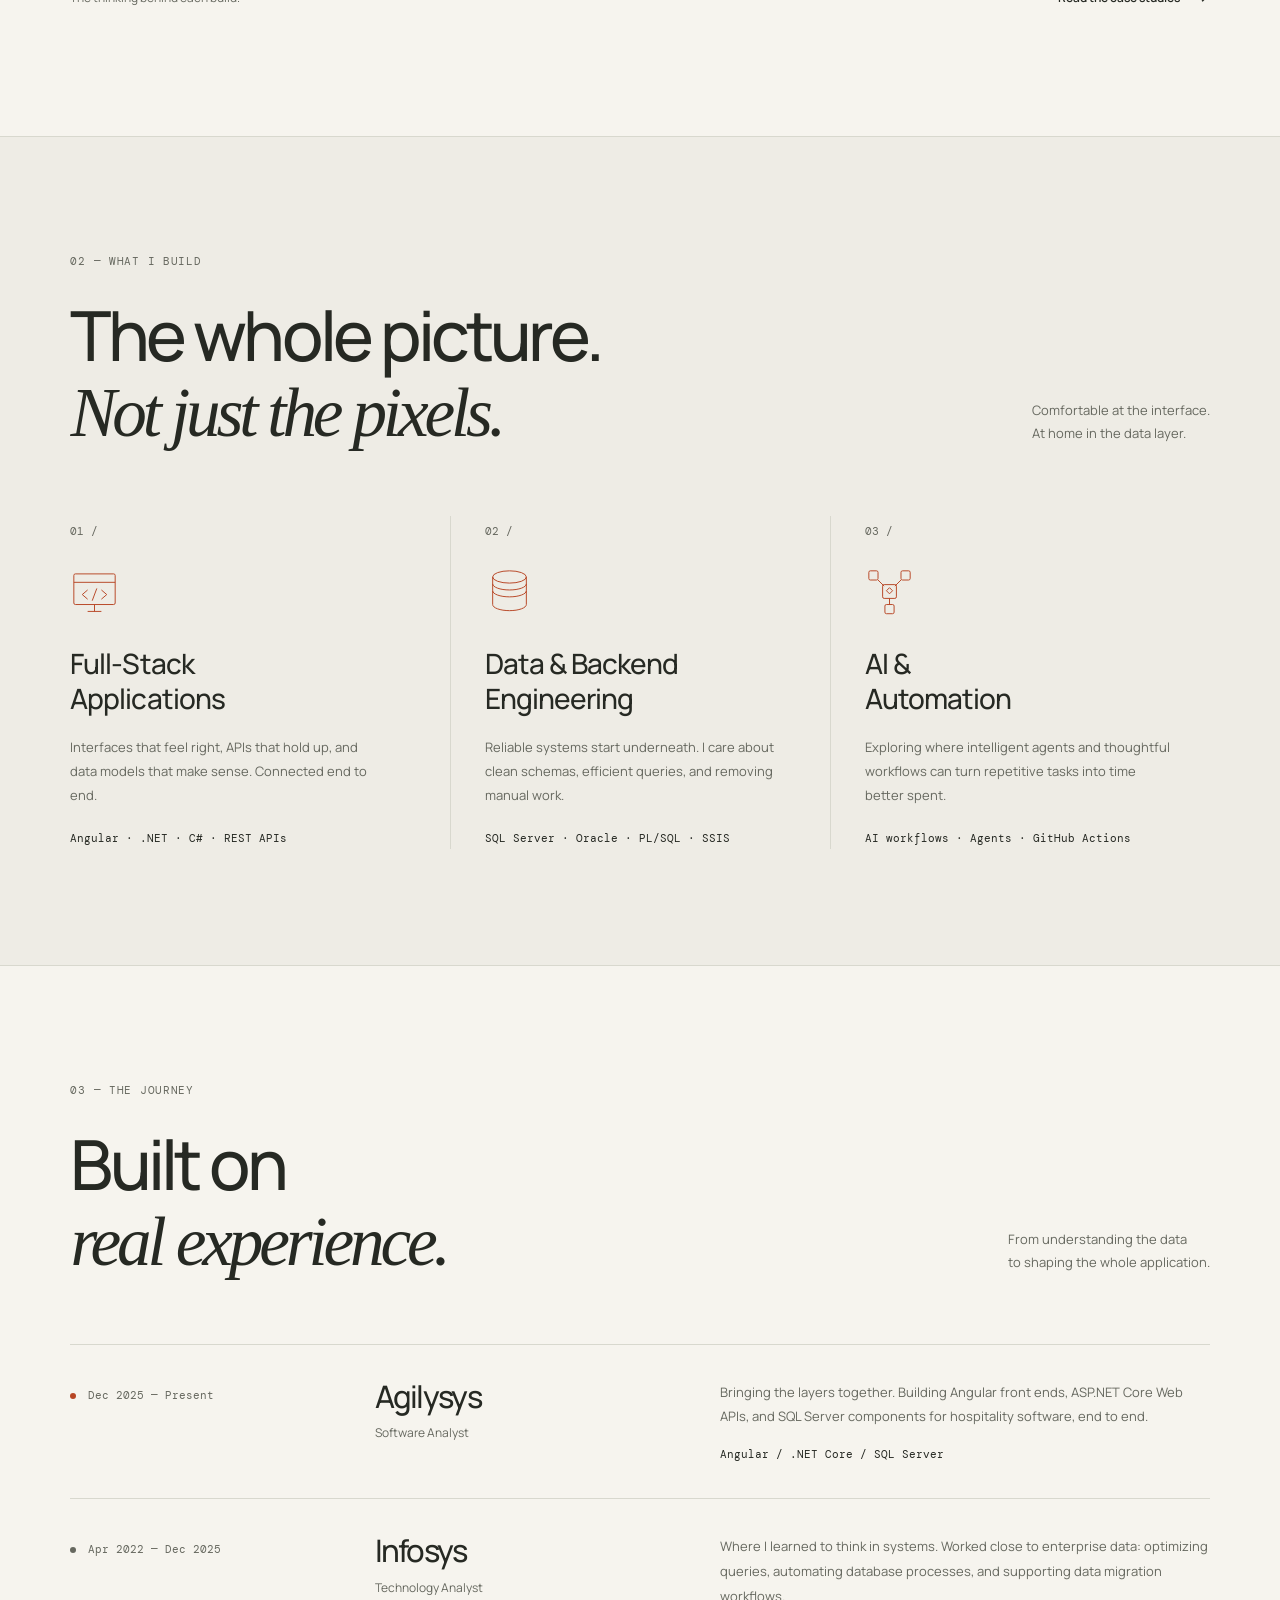
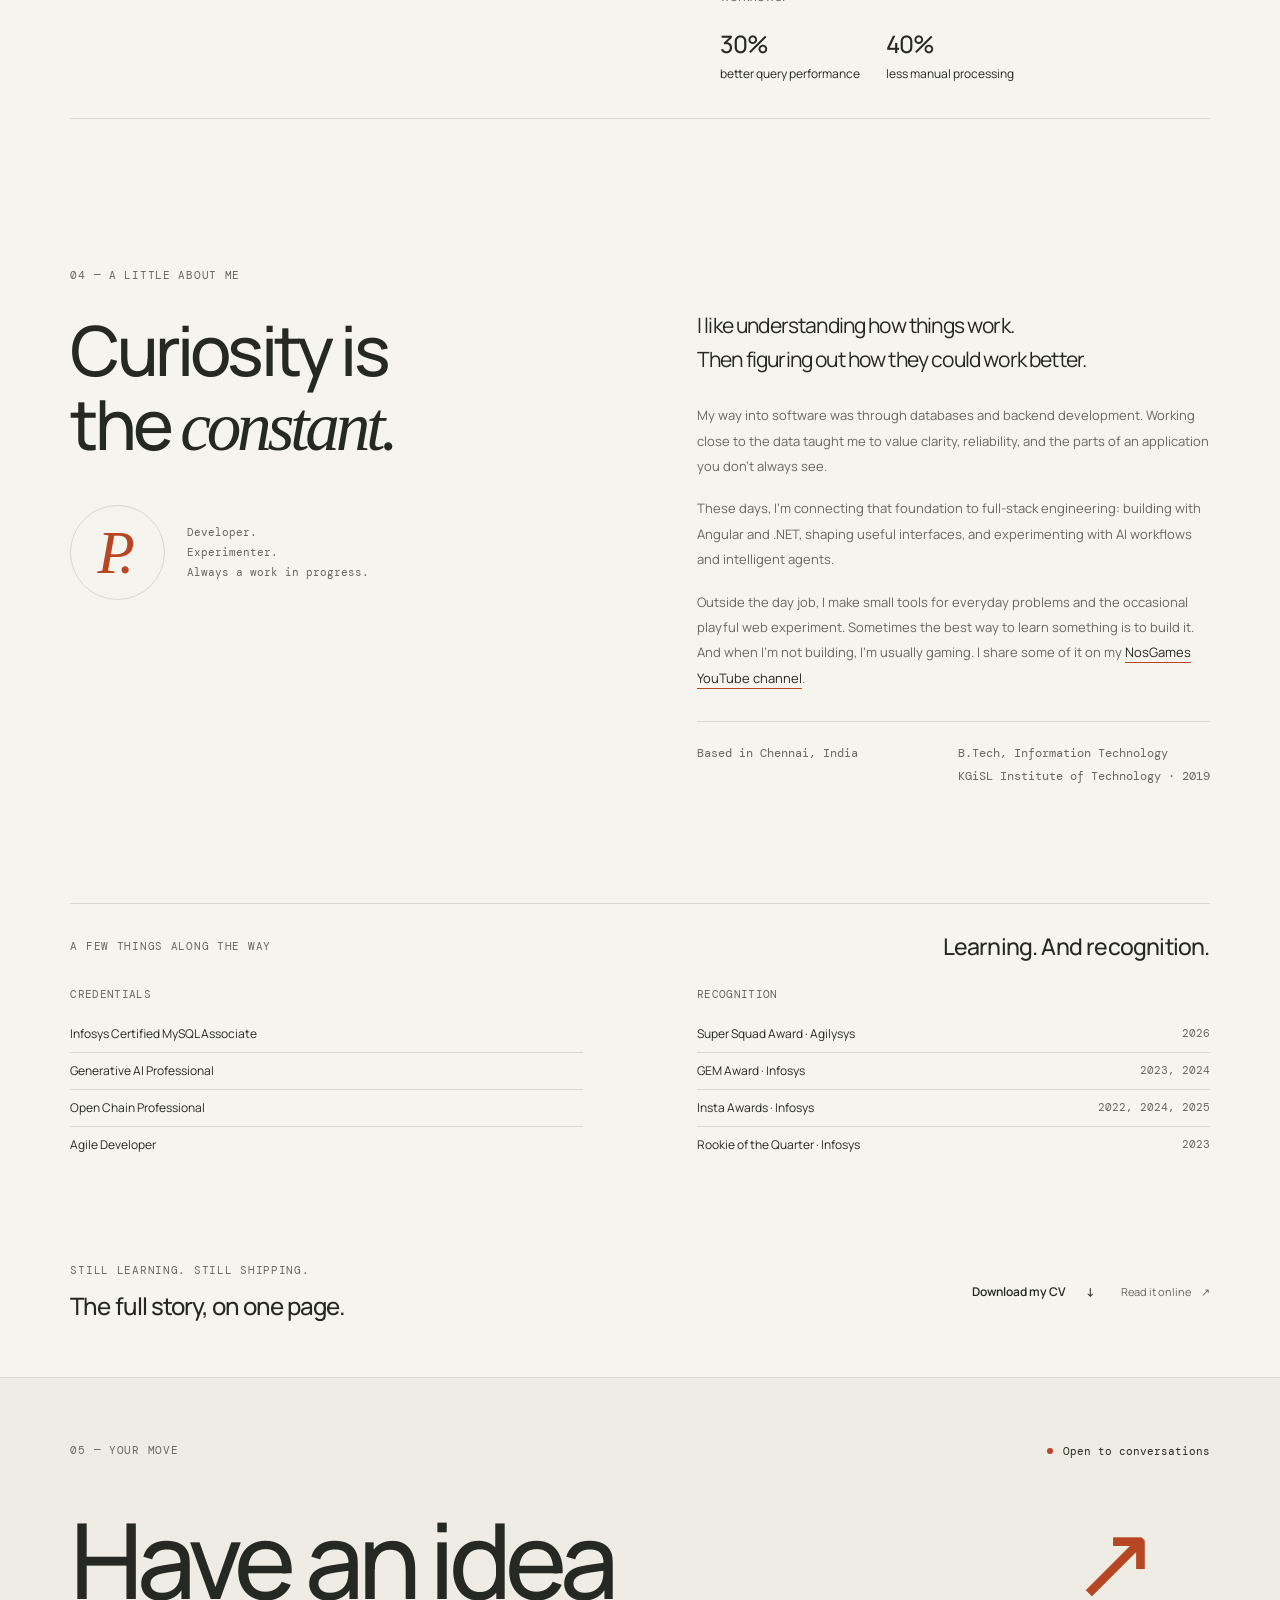
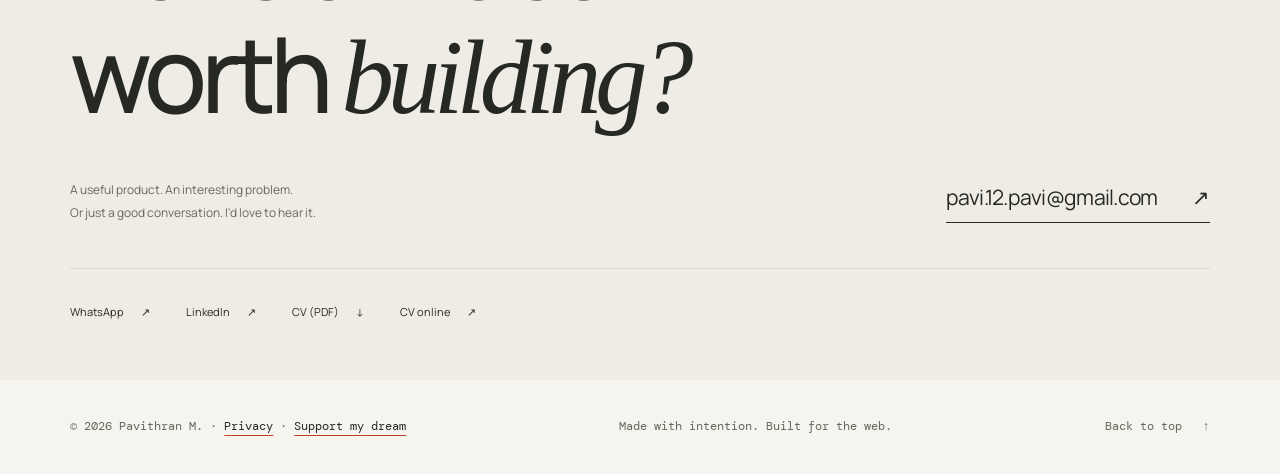
==== commit 82661e44: "Update to add two more website" ====
--- a/index.html
+++ b/index.html
@@ -32,6 +32,7 @@
   {"@context":"https://schema.org","@graph":[{"@type":"Person","@id":"https://pavithranm.in/#person","name":"Pavithran M","jobTitle":"Software Analyst","url":"https://pavithranm.in/","email":"mailto:pavi.12.pavi@gmail.com","worksFor":{"@type":"Organization","name":"Agilysys"},"address":{"@type":"PostalAddress","addressLocality":"Chennai","addressRegion":"Tamil Nadu","addressCountry":"IN"},"sameAs":["https://www.linkedin.com/in/pavithranm/"],"knowsAbout":["Angular","ASP.NET Core","C#","SQL Server","Oracle","PL/SQL","REST APIs","Workflow Automation"],"alumniOf":{"@type":"CollegeOrUniversity","name":"KGiSL Institute of Technology"}},{"@type":"WebSite","name":"Pavithran M. — Developer & Builder","url":"https://pavithranm.in/","author":{"@id":"https://pavithranm.in/#person"}}]}
   </script>
   <script src="main.js" defer></script>
+  <script src="visit-counter.js" defer></script>
 </head>
 <body id="top">
   <a class="skip-link" href="#main">Skip to content</a>
@@ -91,9 +92,10 @@
     </section>
 
     <section class="work-section container section-space" id="projects" aria-labelledby="work-title">
-      <div class="section-heading reveal"><div><p class="eyebrow section-index">01 — Selected work</p><h2 id="work-title">Less talk.<br><em>More building.</em></h2></div><p class="section-note">Real products for real clients,<br>live on their own domains.</p></div>
+      <div class="section-heading reveal"><div><p class="eyebrow section-index">01 — Selected work</p><h2 id="work-title">Less talk.<br><em>More building.</em></h2></div><p class="section-note">Websites for real clients, <br>and a product of my own.</p></div>
 
-      <article class="featured-project reveal">
+      <div class="work-grid">
+      <article class="work-card reveal">
         <a class="project-visual fol-visual" href="https://frameoflove.co.in/" target="_blank" rel="noopener noreferrer" aria-label="Visit the Frame OF Love website (opens in a new tab)">
           <div class="visual-topline" aria-hidden="true"><span>Frame OF Love / Client work · Wedding studio</span><span>01</span></div>
           <div aria-hidden="true"><div class="fol-window"><div class="window-bar"><span class="window-dots"><i></i><i></i><i></i></span><span>frameoflove.co.in</span><span>↗</span></div><div class="fol-nav"><span class="fol-brand">Frame <b>OF</b> Love</span><span class="fol-links"><span>Stories</span><span>Packages</span><span>Films</span></span><span class="fol-enquire"><i></i>Enquire ↗</span></div><div class="fol-hero"><span class="fol-eyebrow">COIMBATORE · TAMIL NADU · DESTINATION</span><strong class="fol-headline">Turning moments<br><em>into forever.</em></strong></div><div class="fol-stories"><span class="fol-photo fol-photo-1"><small>01 / Wedding</small></span><span class="fol-photo fol-photo-2"><span class="fol-play"></span><small>02 / Couple</small></span><span class="fol-photo fol-photo-3"><small>03 / Celebration</small></span></div><div class="fol-packages"><span><b>Essential</b><small>The day, beautifully kept.</small></span><span class="fol-loved"><em>MOST LOVED</em><b>Signature</b><small>Candid moments, nothing missed.</small></span><span><b>Cinematic</b><small>Your wedding, told as a film.</small></span></div></div></div>
@@ -101,8 +103,7 @@
         </a>
         <div class="featured-copy"><p class="eyebrow">Client work · Wedding photography studio</p><h3>Frame OF Love<span class="accent">.</span></h3><p class="project-deck">Wedding stories. <br>Told on the web.</p><p>A website for a Coimbatore wedding photography and film studio. Stories, packages, films and a gallery, with every enquiry one tap away on WhatsApp.</p><p class="project-stack">Astro / CSS / WebP / WhatsApp</p><div class="project-links"><a class="text-link" href="https://frameoflove.co.in/" target="_blank" rel="noopener noreferrer">Visit the site <span aria-hidden="true">↗</span></a></div><a class="project-story-link" href="projects.html#frameoflove">Behind the build <span aria-hidden="true">→</span></a></div>
       </article>
-
-      <article class="featured-project reveal">
+      <article class="work-card reveal">
         <a class="project-visual tsp-visual" href="https://tournament.pavithranm.in/" target="_blank" rel="noopener noreferrer" aria-label="Visit the ThirdSpace Play website (opens in a new tab)">
           <div class="visual-topline" aria-hidden="true"><span>ThirdSpace Play / Client work · Badminton tournament</span><span>02</span></div>
           <div aria-hidden="true"><div class="tsp-stage"><div class="tsp-window"><div class="window-bar"><span class="window-dots"><i></i><i></i><i></i></span><span>tournament.pavithranm.in</span><span>↗</span></div><div class="tsp-nav"><span class="tsp-brand">ThirdSpace <b>Play</b></span><span class="tsp-pill">Matches</span></div><div class="tsp-body"><div class="tsp-head"><strong>MATCHES</strong><span class="tsp-progress"><i></i><small>38 of 103 played</small></span></div><div class="tsp-chips"><span class="on">All</span><span>Beginner</span><span>Intermediate</span><span>Mixed</span></div><div class="tsp-tabs"><span class="on">Schedule</span><span>Groups</span><span>Knockout</span></div><div class="tsp-grid"><span class="tsp-card"><span class="tsp-card-top"><b>1</b><i>Beginner</i><em>A · R1</em><span class="tsp-time">9:00</span></span><span class="tsp-team tsp-a">Pair 03 &amp; 07</span><span class="tsp-team tsp-b">Pair 11 &amp; 14</span></span><span class="tsp-card tsp-live"><span class="tsp-card-top"><b>2</b><i>Inter.</i><em>B · R1</em><span class="tsp-time">9:00</span></span><span class="tsp-team tsp-a">Pair 02 &amp; 05</span><span class="tsp-team tsp-b">Pair 09 &amp; 16</span></span><span class="tsp-card"><span class="tsp-card-top"><b>3</b><i>Mixed</i><em>C · R2</em><span class="tsp-time">9:14</span></span><span class="tsp-team tsp-a">Pair 04 &amp; 12</span><span class="tsp-team tsp-b">Pair 06 &amp; 10</span></span><span class="tsp-card"><span class="tsp-card-top"><b>4</b><i>Women</i><em>A · R1</em><span class="tsp-time">9:14</span></span><span class="tsp-team tsp-a">Pair 01 &amp; 08</span><span class="tsp-team tsp-b">Pair 13 &amp; 15</span></span></div></div></div><div class="tsp-phone"><span class="tsp-phone-notch"></span><span class="tsp-live-tag">● LIVE · COURT 2</span><div class="tsp-court"><span class="tsp-court-name tsp-a">Pair 02 &amp; 05</span><span class="tsp-score">14</span><span class="tsp-net"></span><span class="tsp-score tsp-score-b">12</span><span class="tsp-court-name tsp-b">Pair 09 &amp; 16</span></div><div class="tsp-buttons"><span class="tsp-a">+1</span><span class="tsp-b">+1</span></div><span class="tsp-undo">Undo last point</span></div></div></div>
@@ -110,6 +111,19 @@
         </a>
         <div class="featured-copy"><p class="eyebrow">Client work · Sports event platform</p><h3>ThirdSpace Play<span class="accent">.</span></h3><p class="project-deck">A whole tournament. <br>Run from a phone.</p><p>A website for a one-day doubles badminton tournament in Chennai: 103 matches on 5 courts, with an automatic schedule, group tables, a knockout bracket and court-side live scoring.</p><p class="project-stack">JavaScript / Scheduling engine / Live scoring</p><div class="project-links"><a class="text-link" href="https://tournament.pavithranm.in/" target="_blank" rel="noopener noreferrer">Visit the site <span aria-hidden="true">↗</span></a></div><a class="project-story-link" href="projects.html#thirdspace">Behind the build <span aria-hidden="true">→</span></a></div>
       </article>
+      <article class="work-card reveal">
+        <a class="project-visual skc-visual" href="https://smartkids.pavithranm.in/" target="_blank" rel="noopener noreferrer" aria-label="Visit the Smart Kids Skill Development Centre website (opens in a new tab)">
+          <div class="visual-topline" aria-hidden="true"><span>Smart Kids / Client work · Children's skill centre</span><span>03</span></div>
+          <div aria-hidden="true"><div class="skc-window"><div class="window-bar"><span class="window-dots"><i></i><i></i><i></i></span><span>smartkids.pavithranm.in</span><span>↗</span></div><div class="skc-paper"><div class="skc-nav"><span class="skc-brand">Smart Kids</span><span class="skc-book">Book a visit</span></div><div class="skc-hero"><div><span class="skc-kicker">Skill Development Centre · Tiruchengode</span><strong class="skc-motto"><span style="color:#33b4ee">Learn</span> <span style="color:#25a24a">Explore</span><br><span style="color:#f7931e">Grow</span> <span style="color:#ec3b3b">Excel</span></strong><span class="skc-doodle">every big idea starts as a doodle</span></div><svg class="skc-rocket" viewBox="0 0 120 160" fill="none" stroke="#2b0e45" stroke-width="2.4" stroke-linecap="round" stroke-linejoin="round"><path d="M60 10c22 18 30 46 26 82H34c-4-36 4-64 26-82Z" fill="#ffffff"/><path d="M60 10c22 18 30 46 26 82H62c4-30 2-58-2-82Z" fill="#ec3b3b" stroke="none" opacity=".9"/><circle cx="60" cy="52" r="11" fill="#33b4ee"/><path d="M34 92 16 116l22-6m48-18 18 24-22-6" fill="#7b1fa2"/><path d="M44 92h32l-6 14H50Z" fill="#ffd21f"/><path class="skc-flame" d="M50 108c4 18 8 26 10 36 2-10 6-18 10-36" fill="#f7931e" stroke="#ec3b3b"/><path d="M14 30l6 2m-3-5 1 6M100 22l6 2m-3-5 1 6M104 70l5 1m-2-4v6" stroke="#9b30c4"/></svg></div></div><div class="skc-space"><span class="skc-space-title">Six worlds to explore</span><div class="skc-planets"><span class="skc-planet" style="--p:#33b4ee"><i></i><small>Academics</small></span><span class="skc-planet" style="--p:#25a24a"><i></i><small>Language</small></span><span class="skc-planet" style="--p:#ffd21f"><i></i><small>Mental maths</small></span><span class="skc-planet" style="--p:#f7931e"><i></i><small>Writing</small></span><span class="skc-planet" style="--p:#d9398f"><i></i><small>Art</small></span><span class="skc-planet" style="--p:#ec3b3b"><i></i><small>Life skills</small></span></div></div></div></div>
+          <span class="visual-caption" aria-hidden="true">Interface study <span>Visit the site ↗</span></span>
+        </a>
+        <div class="featured-copy"><p class="eyebrow">Client work · Education</p><h3>Smart Kids<span class="accent">.</span></h3><p class="project-deck">Every big idea <br>starts as a doodle.</p><p>An animated website for a children's skill development centre in Tiruchengode. A pencil rocket draws itself, lifts off into space, and six programmes become planets to explore.</p><p class="project-stack">Astro / GSAP / Lenis / Cloudflare</p><div class="project-links"><a class="text-link" href="https://smartkids.pavithranm.in/" target="_blank" rel="noopener noreferrer">Visit the site <span aria-hidden="true">↗</span></a></div><a class="project-story-link" href="projects.html#smartkids">Behind the build <span aria-hidden="true">→</span></a></div>
+      </article>
+      <article class="work-card reveal">
+        <a class="project-visual viz-visual" href="https://p12vizha.vercel.app/" target="_blank" rel="noopener noreferrer" aria-label="Visit the p12Vizha app (opens in a new tab)"><div class="visual-topline" aria-hidden="true"><span>p12Vizha / Product · Event platform</span><span>04</span></div><div class="viz-stage"><div class="viz-window"><div class="window-bar"><span class="window-dots"><i></i><i></i><i></i></span><span>p12vizha.vercel.app</span><span>↗</span></div><div class="viz-nav"><span class="viz-brand"><svg class="viz-logo" viewBox="0 0 256 256" aria-hidden="true"><path fill="#1F7A4C" d="M60 8H196A52 52 0 0 1 248 60V196A52 52 0 0 1 196 248H60A52 52 0 0 1 8 196V60A52 52 0 0 1 60 8Z"/><path fill="#FFFFFF" d="M52 79.68A161 161 0 0 1 204 79.68A11 11 0 0 1 204 101.68A139 139 0 0 0 52 101.68A11 11 0 0 1 52 79.68ZM86 92C107 101.6 111 132 86 172C61 132 65 101.6 86 92ZM128 86C151.1 99.2 155.5 141 128 196C100.5 141 104.9 99.2 128 86ZM170 92C191 101.6 195 132 170 172C145 132 149 101.6 170 92Z"/></svg>p12Vizha</span><span class="viz-links"><span>Events</span><span>Dashboard</span></span></div><div class="viz-hero"><span class="viz-pill">✦ For organisers who’d rather run events than spreadsheets</span><strong class="viz-title">Run any event.<br><em>Reuse everything.</em></strong><span class="viz-buttons"><b>Create your event →</b><i>Browse events</i></span><span class="viz-chips"><span>Symposiums</span><span>Tournaments</span><span>Workshops</span><span>Meetups</span></span></div></div><div class="viz-panel"><span class="viz-panel-head"><b>Tech Symposium</b><em>Published</em></span><span class="viz-stat"><small>Registrations</small><strong>Capacity 200</strong></span><span class="viz-bar"><i></i></span><span class="viz-row"><span class="viz-dot viz-paid"></span>Paid via PayPal</span><span class="viz-row"><span class="viz-dot viz-pending"></span>Holds expire automatically</span><span class="viz-row"><span class="viz-dot viz-mail"></span>Confirmation email sent</span></div></div><span class="visual-caption" aria-hidden="true">Interface study <span>Visit the app ↗</span></span></a>
+        <div class="featured-copy"><p class="eyebrow">Own product · Event platform</p><h3>p12Vizha<span class="accent">.</span></h3><p class="project-deck">Run any event. <br>Reuse everything.</p><p>An event platform built at the Meta Global AI Developer Hackathon: organisations, custom registration forms, PayPal checkout, expiring holds and confirmation emails.</p><p class="project-stack">Next.js / Supabase / PayPal / Tests</p><div class="project-links"><a class="text-link" href="https://p12vizha.vercel.app/" target="_blank" rel="noopener noreferrer">Open the app <span aria-hidden="true">↗</span></a></div><a class="project-story-link" href="projects.html#p12vizha">Behind the build <span aria-hidden="true">→</span></a></div>
+      </article>
+      </div>
 
       <div class="work-footer"><p>The thinking behind each build.</p><a class="text-link" href="projects.html">Read the case studies <span aria-hidden="true">↗</span></a></div>
     </section>
@@ -146,6 +160,6 @@
 
     <section class="contact-section" id="contact" aria-labelledby="contact-title"><div class="container"><div class="contact-top"><p class="eyebrow section-index">05 — Your move</p><span class="location"><span class="status-dot" aria-hidden="true"></span> Open to conversations</span></div><h2 id="contact-title">Have an idea<br>worth <em>building?</em><span class="contact-arrow" aria-hidden="true">↗</span></h2><div class="contact-bottom"><p>A useful product. An interesting problem.<br>Or just a good conversation. I'd love to hear it.</p><a class="email-link" href="mailto:pavi.12.pavi@gmail.com">pavi.12.pavi@gmail.com <span aria-hidden="true">↗</span></a></div><div class="social-links"><a href="https://wa.me/919789612615?text=Hi%20Pavithran%2C%20I%20found%20you%20on%20pavithranm.in." target="_blank" rel="noopener noreferrer">WhatsApp <span aria-hidden="true">↗</span></a><a href="https://www.linkedin.com/in/pavithranm/" target="_blank" rel="noopener noreferrer">LinkedIn <span aria-hidden="true">↗</span></a><a href="assets/Pavithran-M-CV.pdf" download="Pavithran-M-CV.pdf">CV (PDF) <span aria-hidden="true">↓</span></a><a href="cv/index.html">CV online <span aria-hidden="true">↗</span></a></div></div></section>
   </main>
-  <footer class="site-footer container"><p>© <span data-year>2026</span> Pavithran M. · <a href="privacy-policy.html">Privacy</a> · <a href="support.html">Support my dream</a></p><p>Made with intention. Built for the web.</p><a class="back-to-top" href="#top">Back to top <span aria-hidden="true">↑</span></a></footer>
+  <footer class="site-footer container"><p>© <span data-year>2026</span> Pavithran M. · <a href="privacy-policy.html">Privacy</a> · <a href="support.html">Support my dream</a></p><p>Made with intention. Built for the web.<span class="visit-count" data-visit-count hidden> · <span data-visit-number>0</span> <span data-visit-label>visits</span></span></p><a class="back-to-top" href="#top">Back to top <span aria-hidden="true">↑</span></a></footer>
 </body>
 </html>
--- a/style.css
+++ b/style.css
@@ -3197,3 +3197,490 @@
     transform: none;
   }
 }
+
+/* Visit counter in the footer */
+.visit-count {
+  white-space: nowrap;
+}
+
+/* Smart Kids: client-work mockup (decorative) */
+.skc-visual {
+  min-height: 526px;
+  color: #d8c4ec;
+  background-color: #1c0733;
+  background-image:
+    radial-gradient(circle at 12% 18%, #fff 0 1px, transparent 1.5px),
+    radial-gradient(circle at 78% 12%, #fff 0 1px, transparent 1.5px),
+    radial-gradient(circle at 88% 64%, #ffd21f 0 1.2px, transparent 2px),
+    radial-gradient(circle at 22% 80%, #fff 0 1px, transparent 1.5px),
+    radial-gradient(circle at 55% 92%, #fff 0 .8px, transparent 1.4px),
+    radial-gradient(circle at 40% 8%, #33b4ee 0 1px, transparent 1.6px),
+    radial-gradient(ellipse at 80% 100%, #7b1fa266, transparent 60%);
+}
+.case-study .skc-visual {
+  min-height: 485px;
+}
+.skc-window {
+  width: 80%;
+  max-width: 470px;
+  margin: 5px auto 27px;
+  overflow: hidden;
+  background: #fff;
+  color: #2b0e45;
+  border: 1px solid #5b4470;
+  border-radius: 8px;
+  box-shadow: 0 20px 40px #00000059;
+  transform: rotate(2deg);
+  transition: transform .5s cubic-bezier(.2,.65,.3,1);
+}
+.project-visual:hover .skc-window {
+  transform: rotate(0) translateY(-5px);
+}
+.skc-window .window-bar {
+  color: #5b4470;
+  border-bottom-color: #e4edf8;
+}
+.skc-window .window-dots i {
+  background: #d8c4ec;
+}
+.skc-paper {
+  background-color: #fff;
+  background-image:
+    linear-gradient(90deg, transparent 22px, #f6b4b4 22px, #f6b4b4 23px, transparent 23px),
+    linear-gradient(#e4edf8 1px, transparent 1px),
+    linear-gradient(90deg, #e4edf8 1px, transparent 1px);
+  background-size: 100% 100%, 14px 14px, 14px 14px;
+}
+.skc-nav {
+  display: flex;
+  align-items: center;
+  justify-content: space-between;
+  padding: 9px 16px 0 32px;
+}
+.skc-brand {
+  font-size: 12px;
+  font-weight: 800;
+  color: #7b1fa2;
+  letter-spacing: -.02em;
+}
+.skc-book {
+  padding: 3px 9px;
+  border-radius: 999px;
+  background: #25a24a;
+  color: #fff;
+  font-size: 7px;
+  font-weight: 700;
+}
+.skc-hero {
+  display: grid;
+  grid-template-columns: 1.3fr 1fr;
+  align-items: center;
+  gap: 6px;
+  padding: 6px 16px 10px 32px;
+}
+.skc-kicker {
+  display: block;
+  font-family: var(--mono);
+  font-size: 6px;
+  letter-spacing: .06em;
+  text-transform: uppercase;
+  color: #5b4470;
+}
+.skc-motto {
+  display: block;
+  margin: 7px 0 6px;
+  font-size: 25px;
+  font-weight: 800;
+  line-height: 1.05;
+  letter-spacing: -.035em;
+}
+.skc-doodle {
+  font-family: var(--serif);
+  font-size: 10px;
+  font-style: italic;
+  color: #5b4470;
+}
+.skc-rocket {
+  width: 100%;
+  max-width: 120px;
+  justify-self: center;
+  transform: rotate(18deg);
+}
+.skc-flame {
+  transform-origin: 60px 108px;
+}
+.skc-space {
+  padding: 10px 16px 14px;
+  background: linear-gradient(180deg, #2e0d52, #1c0733);
+  color: #fff;
+}
+.skc-space-title {
+  display: block;
+  margin-bottom: 8px;
+  font-size: 11px;
+  font-weight: 800;
+  letter-spacing: -.01em;
+}
+.skc-planets {
+  display: grid;
+  grid-template-columns: repeat(6, 1fr);
+  gap: 4px;
+}
+.skc-planet {
+  display: flex;
+  flex-direction: column;
+  align-items: center;
+  gap: 4px;
+}
+.skc-planet i {
+  width: 22px;
+  height: 22px;
+  border-radius: 50%;
+  background: radial-gradient(circle at 35% 30%, #ffffffb3, var(--p) 45%);
+  box-shadow: 0 0 0 3px #ffffff14;
+}
+.skc-planet:nth-child(odd) i {
+  transform: translateY(4px);
+}
+.skc-planet small {
+  font-size: 5.5px;
+  text-align: center;
+  color: #d8c4ec;
+}
+
+/* p12Vizha: product mockup (decorative) */
+.viz-visual {
+  min-height: 526px;
+  color: #64748b;
+  background-color: #eef2ff;
+  background-image:
+    radial-gradient(circle at 25% 15%, #818cf866, transparent 40%),
+    radial-gradient(circle at 85% 40%, #a78bfa55, transparent 38%),
+    radial-gradient(circle at 15% 90%, #38bdf833, transparent 40%);
+}
+.case-study .viz-visual {
+  min-height: 485px;
+}
+.viz-stage {
+  position: relative;
+  width: 84%;
+  max-width: 500px;
+  margin: 5px auto 40px;
+}
+.viz-window {
+  width: 88%;
+  overflow: hidden;
+  background: #f8f9fc;
+  color: #0f172a;
+  border: 1px solid #e2e8f0;
+  border-radius: 10px;
+  box-shadow: 0 18px 40px #4f46e526;
+  transform: rotate(-1.5deg);
+  transition: transform .5s cubic-bezier(.2,.65,.3,1);
+}
+.project-visual:hover .viz-window {
+  transform: rotate(0) translateY(-4px);
+}
+.viz-window .window-bar {
+  background: #fff;
+  border-bottom-color: #e2e8f0;
+  color: #64748b;
+}
+.viz-window .window-dots i {
+  background: #c7d2fe;
+}
+.viz-nav {
+  display: flex;
+  align-items: center;
+  justify-content: space-between;
+  padding: 8px 14px;
+  background: #fff;
+  border-bottom: 1px solid #e2e8f0;
+}
+.viz-brand {
+  display: inline-flex;
+  align-items: center;
+  gap: 6px;
+  font-size: 11px;
+  font-weight: 700;
+  letter-spacing: -.02em;
+}
+.viz-logo {
+  width: 16px;
+  height: 16px;
+}
+.viz-links {
+  display: flex;
+  gap: 10px;
+  font-size: 7px;
+  font-weight: 600;
+  color: #64748b;
+}
+.viz-hero {
+  display: flex;
+  flex-direction: column;
+  align-items: center;
+  gap: 8px;
+  padding: 16px 14px 18px;
+  text-align: center;
+  background: radial-gradient(ellipse at 50% 0%, #c7d2fe80, transparent 65%);
+}
+.viz-pill {
+  padding: 3px 8px;
+  border: 1px solid #c7d2fe;
+  border-radius: 999px;
+  background: #fff;
+  color: #4f46e5;
+  font-size: 6px;
+  font-weight: 600;
+}
+.viz-title {
+  font-size: 22px;
+  font-weight: 800;
+  line-height: 1.08;
+  letter-spacing: -.04em;
+}
+.viz-title em {
+  font-style: normal;
+  background: linear-gradient(90deg, #4f46e5, #7c3aed, #4f46e5);
+  -webkit-background-clip: text;
+  background-clip: text;
+  color: transparent;
+}
+.viz-buttons {
+  display: flex;
+  gap: 6px;
+}
+.viz-buttons b,
+.viz-buttons i {
+  padding: 5px 9px;
+  border-radius: 6px;
+  font-size: 7px;
+  font-style: normal;
+  font-weight: 600;
+}
+.viz-buttons b {
+  background: #4f46e5;
+  color: #fff;
+  box-shadow: 0 6px 14px #4f46e540;
+}
+.viz-buttons i {
+  background: #fff;
+  border: 1px solid #e2e8f0;
+}
+.viz-chips {
+  display: flex;
+  flex-wrap: wrap;
+  justify-content: center;
+  gap: 4px;
+}
+.viz-chips span {
+  padding: 2px 7px;
+  border: 1px solid #e2e8f0;
+  border-radius: 999px;
+  background: #fff;
+  font-size: 6px;
+  color: #64748b;
+}
+.viz-panel {
+  position: absolute;
+  right: -3%;
+  bottom: -30px;
+  display: flex;
+  flex-direction: column;
+  gap: 6px;
+  width: 38%;
+  padding: 10px;
+  background: #fff;
+  color: #0f172a;
+  border: 1px solid #e2e8f0;
+  border-radius: 10px;
+  box-shadow: 0 16px 34px #4f46e533;
+  transform: rotate(3deg);
+  transition: transform .5s cubic-bezier(.2,.65,.3,1);
+}
+.project-visual:hover .viz-panel {
+  transform: rotate(1deg) translateY(-6px);
+}
+.viz-panel-head {
+  display: flex;
+  align-items: center;
+  justify-content: space-between;
+  gap: 6px;
+}
+.viz-panel-head b {
+  font-size: 8.5px;
+}
+.viz-panel-head em {
+  padding: 1px 5px;
+  border-radius: 999px;
+  background: #dcfce7;
+  color: #15803d;
+  font-size: 5.5px;
+  font-style: normal;
+  font-weight: 700;
+}
+.viz-stat {
+  display: flex;
+  justify-content: space-between;
+  align-items: baseline;
+}
+.viz-stat small {
+  font-size: 6px;
+  color: #64748b;
+}
+.viz-stat strong {
+  font-size: 7px;
+  font-weight: 700;
+}
+.viz-bar {
+  height: 4px;
+  border-radius: 4px;
+  background: #eef2ff;
+  overflow: hidden;
+}
+.viz-bar i {
+  display: block;
+  width: 64%;
+  height: 100%;
+  background: linear-gradient(90deg, #4f46e5, #7c3aed);
+}
+.viz-row {
+  display: flex;
+  align-items: center;
+  gap: 5px;
+  font-size: 6px;
+  color: #334155;
+}
+.viz-dot {
+  width: 6px;
+  height: 6px;
+  border-radius: 50%;
+  flex-shrink: 0;
+}
+.viz-paid {
+  background: #22c55e;
+}
+.viz-pending {
+  background: #f59e0b;
+}
+.viz-mail {
+  background: #6366f1;
+}
+@media (max-width: 1050px) {
+  .skc-visual,
+  .viz-visual {
+    min-height: 480px;
+  }
+}
+@media (max-width: 480px) {
+  .skc-visual,
+  .viz-visual,
+  .case-study .skc-visual,
+  .case-study .viz-visual {
+    min-height: 420px;
+  }
+  .skc-window {
+    width: 86%;
+  }
+  .skc-motto {
+    font-size: 19px;
+  }
+  .skc-planet small {
+    display: none;
+  }
+  .viz-stage {
+    width: 88%;
+  }
+  .viz-title {
+    font-size: 17px;
+  }
+  .viz-panel {
+    width: 44%;
+  }
+}
+@media (prefers-reduced-motion: reduce) {
+  .project-visual:hover .skc-window {
+    transform: rotate(2deg);
+  }
+  .project-visual:hover .viz-window {
+    transform: rotate(-1.5deg);
+  }
+  .project-visual:hover .viz-panel {
+    transform: rotate(3deg);
+  }
+}
+
+/* Homepage work grid: two columns, cards aligned in rows */
+.work-grid {
+  display: grid;
+  grid-template-columns: repeat(2, minmax(0, 1fr));
+  gap: 56px 48px;
+  align-items: start;
+}
+.work-card .project-visual {
+  min-height: 460px;
+}
+.work-card .featured-copy {
+  padding-top: 26px;
+  max-width: 560px;
+}
+.work-card .featured-copy .eyebrow {
+  margin-bottom: 12px;
+}
+.work-card .featured-copy h3 {
+  font-size: clamp(30px, 2.8vw, 42px);
+  margin-bottom: 12px;
+}
+.work-card .project-deck {
+  font-size: 20px;
+  margin-bottom: 12px;
+}
+.work-card .project-deck br {
+  display: none;
+}
+.work-card .project-story-link {
+  max-width: 320px;
+}
+.work-grid + .work-footer {
+  margin-top: 64px;
+}
+@media (max-width: 1050px) {
+  .work-grid {
+    gap: 48px 28px;
+  }
+  .work-card .project-visual {
+    min-height: 420px;
+  }
+}
+@media (max-width: 900px) {
+  .work-grid {
+    grid-template-columns: 1fr;
+    gap: 56px;
+  }
+  .work-card .project-visual {
+    min-height: 460px;
+  }
+}
+@media (max-width: 480px) {
+  .work-card .project-visual {
+    min-height: 420px;
+  }
+}
+/* Equal-height mockups in the work grid (Frame OF Love is the tallest; trim it slightly) */
+.work-card .fol-window {
+  width: 72%;
+}
+.work-card .fol-photo {
+  aspect-ratio: 5/4;
+}
+@media (min-width: 901px) {
+  .work-card .project-visual {
+    min-height: 530px;
+  }
+}
+@media (min-width: 901px) and (max-width: 1050px) {
+  .work-card .project-visual {
+    min-height: 505px;
+  }
+}
